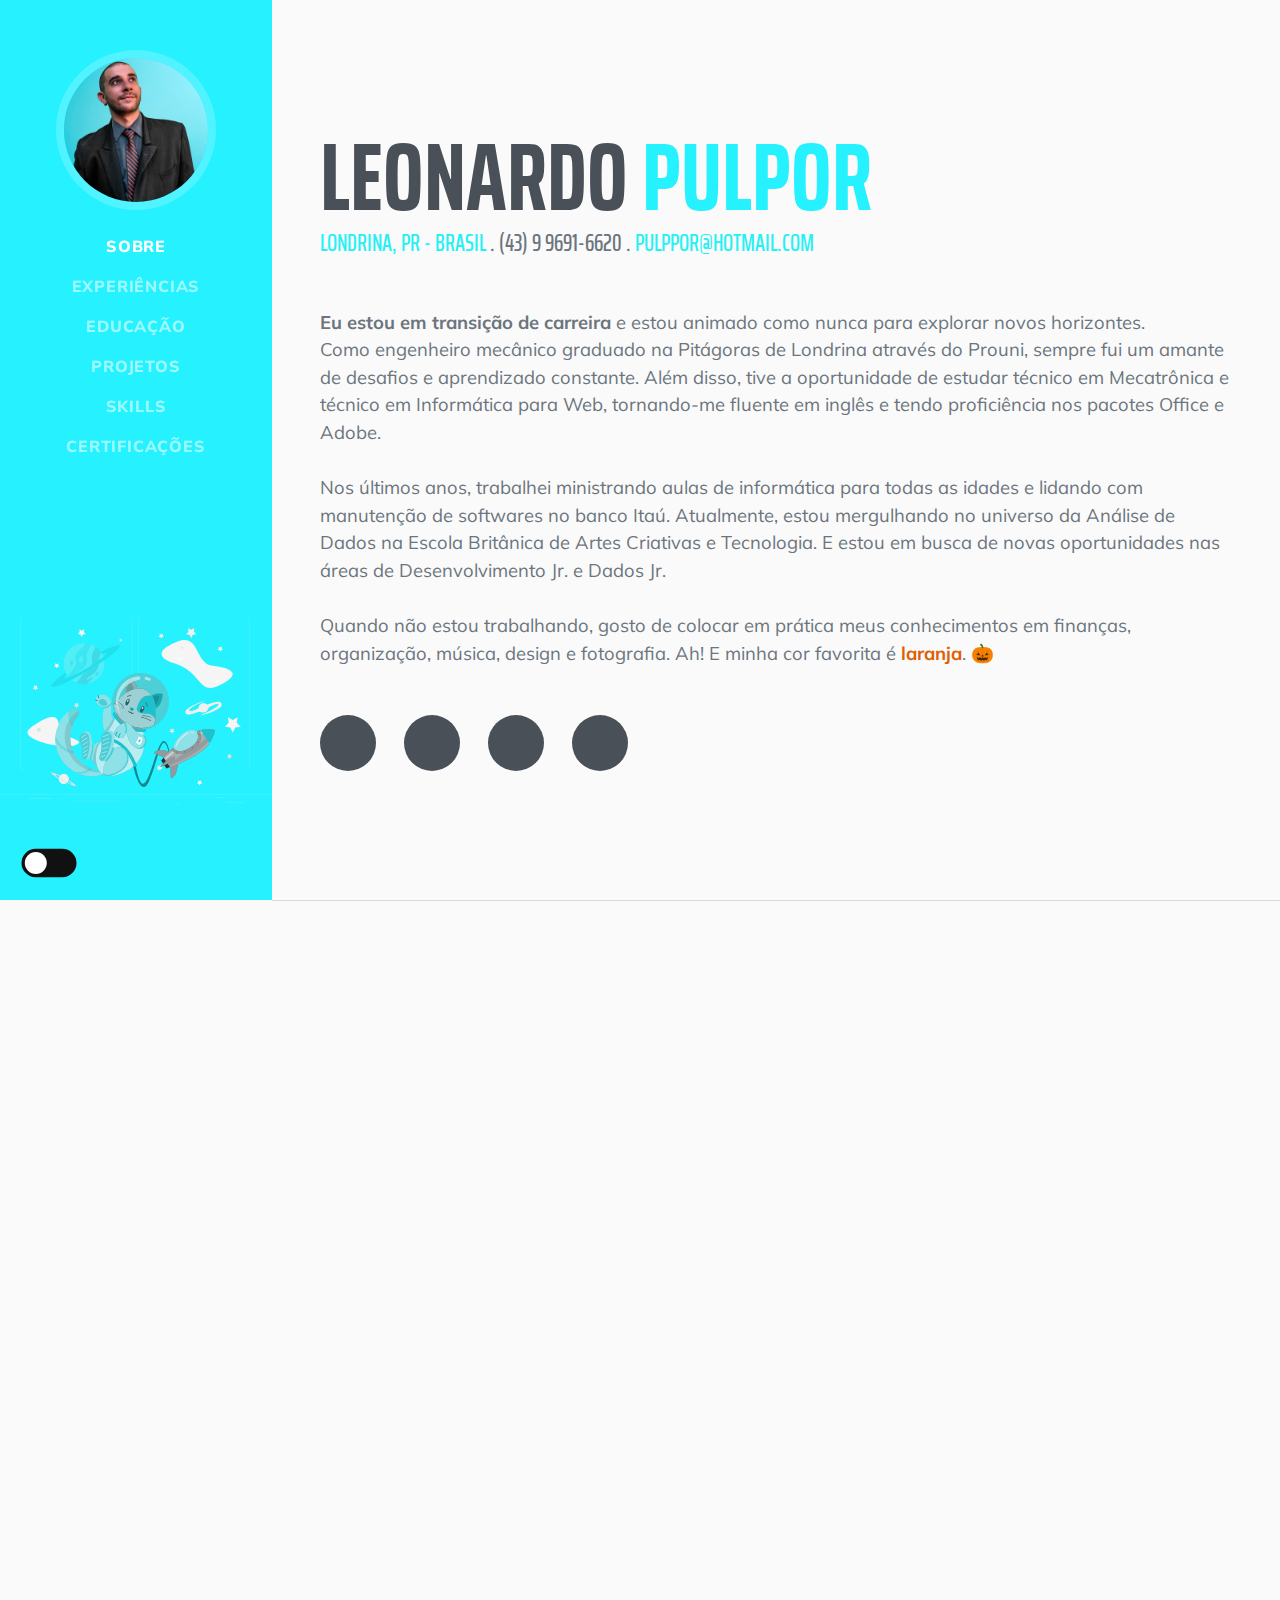
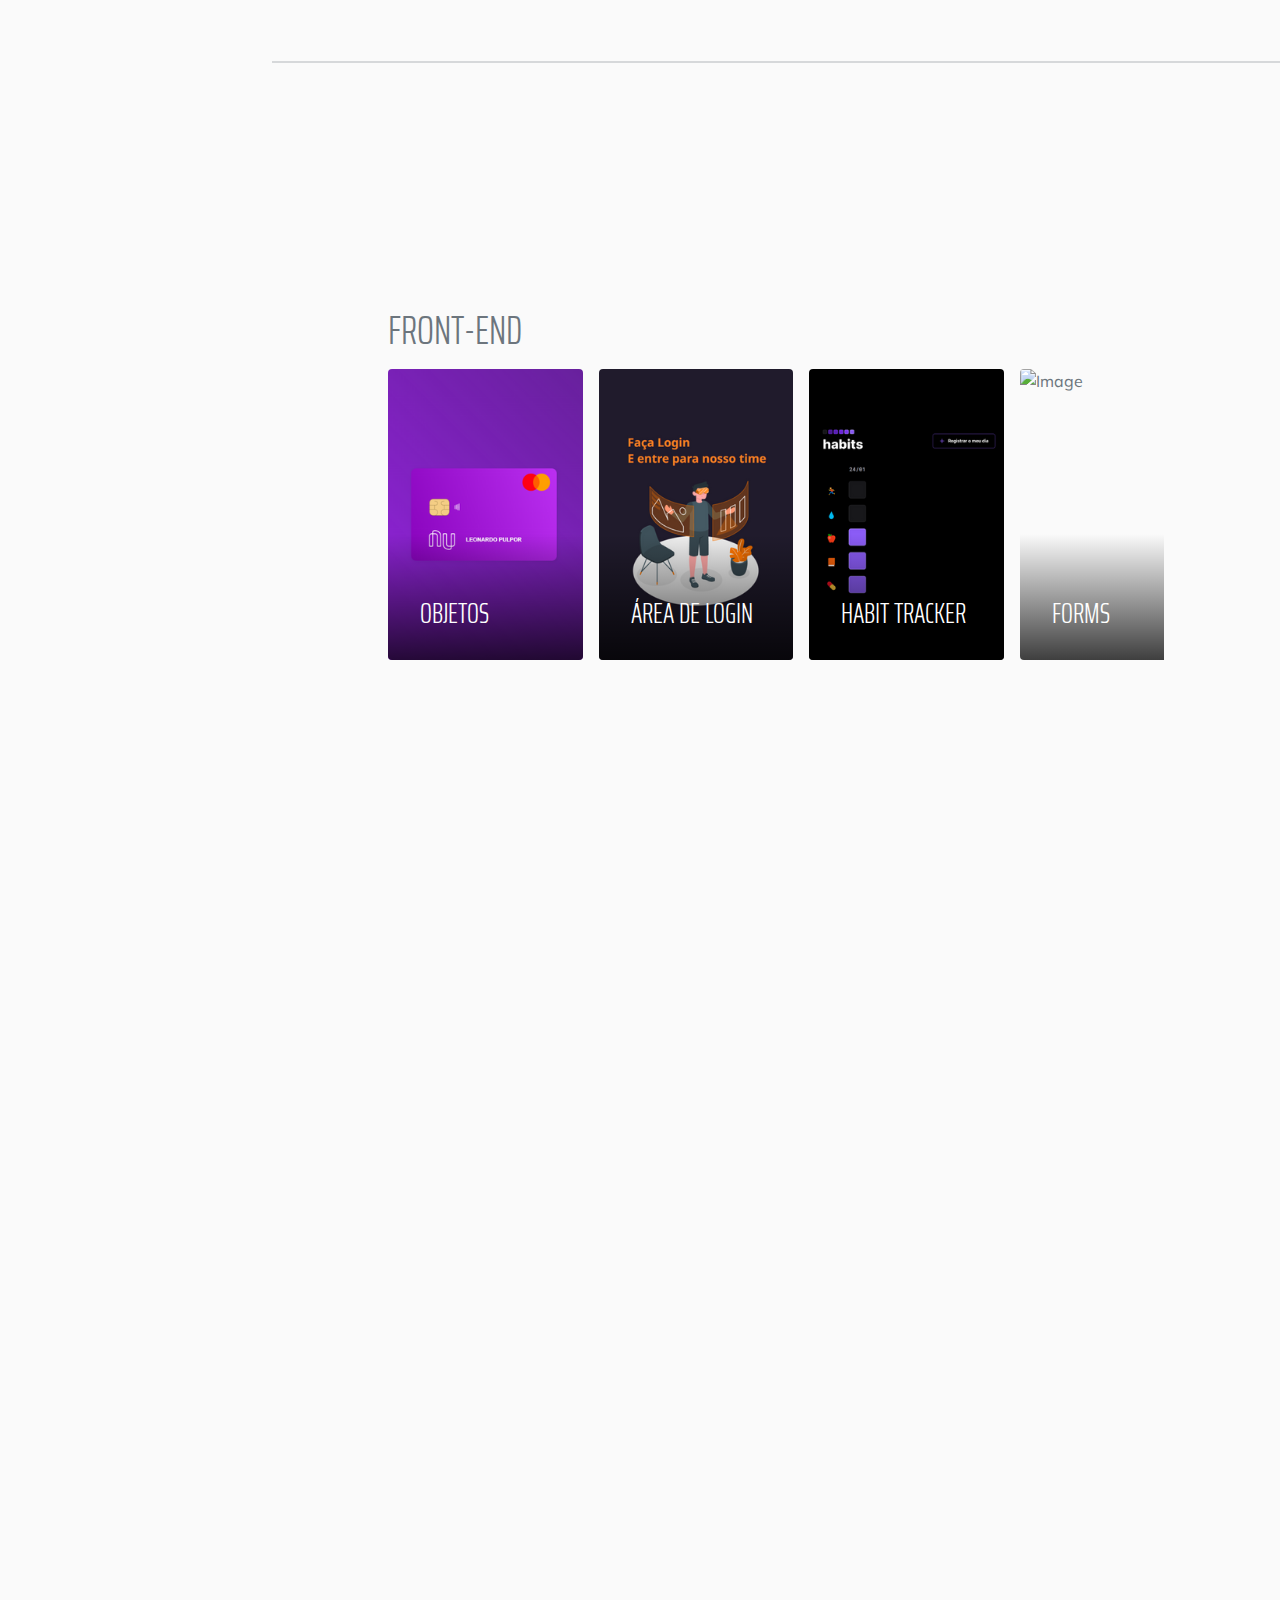
==== index.html @ b097e7e5 "add cat, certificações e tirar botao de next proj" ====
<!DOCTYPE html>
<html lang="pt-br" class="dark">

    <head>
        <meta charset="utf-8" />
        <meta name="viewport" content="width=device-width, initial-scale=1, shrink-to-fit=no" />
        <meta name="description" content="Currículo portifólio específico para web" />
        <meta name="author" content="Leonardo Pulpor" />

        <title>Curriculum Vitae - Leonardo Pulpor</title> 

        <link rel="icon" type="image/x-icon" href="assets/img/flat4.png" />
        <!-- Font Awesome icons (free version)-->
        <script src="https://use.fontawesome.com/releases/v6.1.0/js/all.js" crossorigin="anonymous"></script>
        <!-- Google fonts-->
        <link href="https://fonts.googleapis.com/css?family=Saira+Extra+Condensed:500,700" rel="stylesheet" type="text/css" />
        <link href="https://fonts.googleapis.com/css?family=Muli:400,400i,800,800i" rel="stylesheet" type="text/css" />
        <!-- Core theme CSS (includes Bootstrap)-->
        <link rel="stylesheet" href="https://unpkg.com/aos@next/dist/aos.css" />
        <link href="css/styles.css" rel="stylesheet" />
        <link href="css/mystyle.css" rel="stylesheet" />
        <link href="css/darkMode.css" rel="stylesheet" />

        <link href="css/carrosel.css" rel="stylesheet" />

        <script src="https://code.jquery.com/jquery-3.6.0.min.js"></script>  <!-- jQuery -->



        <!-- compilador de .less
        <link rel="stylesheet/less" type="text/css" href="css/carrosel.less">
        
        <script src="//cdnjs.cloudflare.com/ajax/libs/less.js/3.11.1/less.min.js"></script> -->




    </head>

    <body id="page-top">
        <div class="text-end fixed-bottom p-4">
            <a class="social-icon flutuante" href="https://wa.me/+5543996916620" target="_blank"><i class="fa-brands fa-whatsapp" alt="whatsapp"></i></a></i>
        </div>
        <!-- Navigation-->
        <nav class="navbar navbar-expand-lg navbar-dark bg-primary fixed-top" id="sideNav">
            <a class="navbar-brand js-scroll-trigger" href="#page-top">
                <span class="d-block d-lg-none">Leonardo Pulpor</span>
                <span class="d-none d-lg-block"><img class="img-fluid img-profile rounded-circle mx-auto mb-2" src="assets/img/profile.jpg" alt="..." /></span>
            </a>
            <button class="navbar-toggler" type="button" data-bs-toggle="collapse" data-bs-target="#navbarResponsive" aria-controls="navbarResponsive" aria-expanded="false" aria-label="Toggle navigation"><span class="navbar-toggler-icon"></span></button>
            <div class="collapse navbar-collapse" id="navbarResponsive">
                <ul class="navbar-nav" data-aos="fade-up">
                    <li class="nav-item"><a class="nav-link js-scroll-trigger" href="#about">Sobre</a></li>
                    <li class="nav-item"><a class="nav-link js-scroll-trigger" href="#experience">Experiências</a></li>
                    <li class="nav-item"><a class="nav-link js-scroll-trigger" href="#education">Educação</a></li>
                    <li class="nav-item"><a class="nav-link js-scroll-trigger" href="#projects">Projetos</a></li>
                    <li class="nav-item"><a class="nav-link js-scroll-trigger" href="#soft-skills">Skills</a></li>                    
                    <li class="nav-item"><a class="nav-link js-scroll-trigger" href="#awards">Certificações</a></li>
<br>       <br>   <br>   <br>   <br>           



    <img class="cat" src="assets/cat.svg">



     
                </ul>
            </div>      
                
            <!-- botão dark mode -->
            <div class="text-end fixed-bottom p-4 botao">
                <input type="checkbox" class="checkbox" id="chk" />
                <label class="label" for="chk">
                    <i class="fas fa-moon"></i>
                    <i class="fas fa-sun"></i>
                        <div class="ball"></div>
                        <!--     <img src="assets/img/eua.png" height="40">  
                        <img src="assets/img/brasil.png" height="40"> -->  
                </label>
            </div>
        </nav>

           
        
        <!-- Page Content-->
        <div class="container-fluid p-0">


            


            <!-- About-->
            <section class="resume-section" id="about">
                <div class="resume-section-content">
                    <h1 class="mb-0" >
                        Leonardo
                        <span class="text-primary" data-aos="fade-right">Pulpor</span>
                    </h1>
                    <div class="subheading mb-5">
                        <a href="https://www.google.com/maps/search/?api=1&query=londrina, parana, brasil">Londrina, PR - Brasil</a> . (43) 9 9691-6620 .   
                        <a href="mailto:pulppor@hotmail.com">pulppor@hotmail.com</a>
                    </div>
                    <p class="lead mb-5">
                        
                        <b>Eu estou em transição de carreira</b> e estou animado como nunca para explorar novos horizontes. <br>Como engenheiro mecânico graduado na Pitágoras de Londrina através do Prouni, sempre fui um amante de desafios e aprendizado constante. Além disso, tive a oportunidade de estudar técnico em Mecatrônica e técnico em Informática para Web, tornando-me fluente em inglês e tendo proficiência nos pacotes Office e Adobe.

                            <br><br>Nos últimos anos, trabalhei ministrando aulas de informática para todas as idades e lidando com manutenção de softwares no banco Itaú. Atualmente, estou mergulhando no universo da Análise de Dados na Escola Britânica de Artes Criativas e Tecnologia. E estou em busca de novas oportunidades nas áreas de Desenvolvimento Jr. e Dados Jr.
                            
                            <br><br>Quando não estou trabalhando, gosto de colocar em prática meus conhecimentos em finanças, organização, música, design e fotografia. Ah! E minha cor favorita é <b><font color="#DE6004">laranja</font></b>. 🎃 </p>
                    
                    <div class="social-icons"  data-aos="fade-left">
                        <a class="social-icon" href="https://www.linkedin.com/in/pulpor/" target="_blank"><i class="fab fa-linkedin-in"></i></a>
                        <a class="social-icon" href="https://www.github.com/pulpor" target="_blank"><i class="fab fa-github"></i></a>
                        <a class="social-icon" href="https://instagram.com/pulppor" target="_blank"><i class="fab fa-instagram"></i></a>
                        <a class="social-icon" href="https://t.me/pulppor" target="_blank"><i class="fab fa-telegram"></i></a>
                    </div>
                </div>
            </section>
            <hr class="m-0" />
            <!-- Experience-->
            <section class="resume-section" id="experience">
                <div class="resume-section-content">

                    <h2 class="mb-5" data-aos="fade-right">Experiências</h2>

                    <div class="d-flex flex-column flex-md-row justify-content-between mb-5">
                        <div class="flex-grow-1">
                            <h3 class="mb-0"  data-aos="fade-left">Técnico de manutenção bancária</h3>
                            <div class="subheading mb-3"  data-aos="fade-left">Profield - STM Brasil</div>
                            <p  data-aos="fade-left">Durante minha experiência como técnico de manutenção bancária, desenvolvi habilidades fortes na área de tecnologia da informação, montagem e manutenção de equipamentos, periféricos e redes de tecnologia bancária. Além disso, adquiri conhecimento avançado em manutenção de sistemas e softwares internos.

                                <br><br>Minhas principais competências incluem engenharia, planejamento, sistemas operacionais, engenharia mecânica e manutenção elétrica. Com essas habilidades, fui capaz de identificar e resolver problemas de manutenção em uma variedade de equipamentos, incluindo terminais de autoatendimento, impressoras e outros dispositivos de hardware. Também participei na implementação de novos sistemas e softwares, incluindo a configuração de redes e a instalação de software de segurança.
                                
                                <br><br>Além das habilidades técnicas, também desenvolvi habilidades importantes como comunicação e trabalho em equipe. Trabalhei estreitamente com outros membros da equipe de manutenção e com gerentes de tecnologia da informação para garantir que os problemas fossem resolvidos de forma eficiente e oportuna. Também mantive contato frequente com os clientes internos para garantir que suas necessidades fossem atendidas e para fornecer atualizações sobre o progresso dos trabalhos.</p>
                        </div>
                        <div class="flex-shrink-0"><span class="text-primary" data-aos="fade-left">Março 2021 - Novembro 2022</span></div>
                    </div>

                    <div class="d-flex flex-column flex-md-row justify-content-between mb-5">
                        <div class="flex-grow-1">
                            <h3 class="mb-0"  data-aos="fade-left">Instrutor de informática</h3>
                            <div class="subheading mb-3"  data-aos="fade-left">Ennet Londrina</div>
                            <p  data-aos="fade-left">Minha experiência como instrutor de informática tem sido enriquecedora e desafiadora. Durante meus anos de experiência, tive a oportunidade de ensinar uma variedade de módulos, incluindo designer gráfico, pacote Adobe, pacote Office, desenvolvimento de sites e jogos, gestão de empreendedorismo, marketing digital, plataformas web, montagem e manutenção de computadores, robótica e elétrica.

                                <br><br>Além disso, fui capaz de desenvolver e implementar planos de ensino eficazes e interessantes, adaptando o conteúdo às necessidades individuais de cada aluno e proporcionando uma experiência de ensino enriquecedora. Também fui capaz de fornecer ajuda técnica e orientação aos alunos, desde a instalação de software até a construção de projetos com robótica.
                                
                                <br><br>Além das habilidades técnicas, também desenvolvi habilidades importantes como comunicação e trabalho em equipe. Trabalhei estreitamente com outros membros da equipe de ensino e com gerentes de projetos para garantir que os planos de ensino fossem seguidos de forma eficiente e oportuna. Também mantive contato frequente com os pais e responsáveis dos alunos para garantir que as necessidades dos alunos fossem atendidas e para fornecer atualizações sobre o progresso dos trabalhos.
                                
                
                                <br><br>Tenho <a href="https://www.linkedin.com/in/pulpor/details/experience/1635513327671/single-media-viewer/?profileId=ACoAACDMadwBnog967x4MQ0t-GfxzCbvwY7AraQ" target="_blank">carta de recomendação</a> dada por meus gestores, que destacam minhas habilidades como instrutor e minha capacidade de desenvolver e implementar planos de ensino eficazes e interessantes. Eles também elogiam minhas habilidades de comunicação e trabalho em equipe, bem como minha paixão pela educação e tecnologia.</p>
                        </div>
                        <div class="flex-shrink-0"><span class="text-primary"  data-aos="fade-left">Julho 2018 - Junho 2020</span></div>
                    </div>

                </div>
            </section>

            <hr class="m-0" />
            <!-- Education-->
            <section class="resume-section" id="education">
                <div class="resume-section-content">
                    <h2 class="mb-5" data-aos="fade-right">Educação</h2>

                    <div class="d-flex flex-column flex-md-row justify-content-between mb-5">
                        <div class="flex-grow-1">
                            <h3 class="mb-0"  data-aos="fade-left">Inglês Avançado + Conversação</h3>
                            <div class="subheading mb-3"  data-aos="fade-left">Matrix Info & Idiomas</div>
                            <div  data-aos="fade-left">Minha proeficiência em inglês é avançada e foi adquirida através de cursos ministrados pela Matrix Informática e Inglês. Com mais de 400 horas de curso, desenvolvi habilidades para comunicar-me de maneira fluente e eficiente em situações de negócios e sociais. Aprendi sobre gramática, vocabulário e expressões idiomáticas, além de ter a oportunidade de praticar minhas habilidades de escrita, leitura, fala e compreensão oral. Também tive acesso a materiais de estudo e recursos adicionais para aprimorar minha compreensão e uso do inglês. Com essa formação, me sinto confortável em participar de conversas e negociações em inglês e em ler e compreender textos em inglês.</div>
                            <p  data-aos="fade-left"></p>
                        </div>
                        <div class="flex-shrink-0"><span class="text-primary"  data-aos="fade-left"> Janeiro 2006 - Dezembro 2010 </span></div>
                    </div>
                    
                    <div class="d-flex flex-column flex-md-row justify-content-between mb-5">
                        <div class="flex-grow-1">
                            <h3 class="mb-0"  data-aos="fade-left">Técnico em mecatrônica </h3>
                            <div class="subheading mb-3"  data-aos="fade-left">CEEP. Maria do Rosário Castaldi</div>
                            <div  data-aos="fade-left">Minha formação como Técnico em Mecatrônica foi adquirida através de um Ensino Médio Integrado, oferecido pelo Centro Estadual de Educação Profissional Professora Maria do Rosário Castaldi. O curso teve uma carga horária total de 3466 horas, e incluiu um estágio supervisionado de 160 horas, o que me permitiu obter uma formação completa e prática na área.

                                <br><br>Mecatrônica é uma área multidisciplinar que combina mecânica, eletrônica, robótica e automação. Durante minha formação, aprendi sobre os princípios fundamentais dessas áreas e como aplicá-los para projetar e manter sistemas mecatrônicos. Também tive a oportunidade de colocar em prática o conhecimento adquirido em atividades práticas e estágios supervisionados, o que me permitiu desenvolver habilidades essenciais para atuar na área.</div>
                            <p  data-aos="fade-left"></p>
                        </div>
                        <div class="flex-shrink-0"><span class="text-primary"  data-aos="fade-left">Fevereiro 2011 - Dezembro 2014</span></div>
                    </div>
                    
                    <div class="d-flex flex-column flex-md-row justify-content-between mb-5">
                        <div class="flex-grow-1">
                            <h3 class="mb-0"  data-aos="fade-left">Técnico em informática para web </h3>
                            <div class="subheading mb-3"  data-aos="fade-left">CE. Marista Irmãos Acácio</div>
                            <div  data-aos="fade-left">Minha formação nível técnico em informática com ênfase em desenvolvimento web foi obtida no Centro Educacional Marista Irmãos Acácio. Durante essa formação, tive a oportunidade de desenvolver minhas habilidades em construção de sites, desde a concepção até a implementação e publicação final.

                                <br><br>Este curso teve uma carga horária de 1080 horas, o que me permitiu obter uma formação completa e profunda na área de desenvolvimento web. Aprendi sobre as ferramentas e tecnologias mais recentes e apliquei esses conhecimentos em projetos práticos, o que me preparou para desenvolver sites profissionais e dinâmicos.
                                
                                <br><br>Em resumo, minha formação em Tecnologia da Informação com ênfase em desenvolvimento web no Centro Educacional Marista Irmãos Acácio foi uma experiência muito enriquecedora, que me deu as habilidades e ferramentas para desenvolver sites profissionais e dinâmicos. Com uma carga horária de 1080 horas, pude obter uma formação completa e profunda na área.</div>
                            <p  data-aos="fade-left"></p>
                        </div>
                        <div class="flex-shrink-0"><span class="text-primary"  data-aos="fade-left">Junho 2012 - Dezembro 2013</span></div>
                    </div>

                    <div class="d-flex flex-column flex-md-row justify-content-between mb-5">
                        <div class="flex-grow-1">
                            <h3 class="mb-0"  data-aos="fade-left">Bacharelado em Engenharia Mecânica</h3>
                            <div class="subheading mb-3"  data-aos="fade-left">Faculdade Pitágoras de Londrina  (Prouni)</div>
                            <div  data-aos="fade-left">Minha formação em Engenharia Mecânica foi obtida pela Faculdade Pitágoras de Londrina. Durante minha graduação, tive o mérito de ganhar uma bolsa integral do programa PROUNI, o que me permitiu estudar sem precisar arcar com os custos da minha formação.

                                <br><br>Além disso, participei de atividades extracurriculares, como o projeto Mini Baja, que consiste na construção e desenvolvimento de um veículo off-road, onde tive a oportunidade de aplicar conhecimentos adquiridos na faculdade em um projeto prático, além de desenvolver habilidades de liderança e trabalho em equipe.
                                
                                <br><br>A Engenharia Mecânica é uma área muito ampla e me proporcionou uma formação completa para desenvolver projetos e soluções na área mecânica, desde a concepção até a produção e operação de máquinas e equipamentos. A Faculdade Pitágoras me forneceu as ferramentas e conhecimentos para me tornar um engenheiro capacitado e pronto para atuar na área.</div>
                            <p  data-aos="fade-left"></p>
                        </div>
                        <div class="flex-shrink-0"><span class="text-primary"  data-aos="fade-left">Fevereiro 2015 - Junho 2020</span></div>
                    </div>

                    <div class="d-flex flex-column flex-md-row justify-content-between mb-5">
                        <div class="flex-grow-1">
                            <h3 class="mb-0"  data-aos="fade-left">Analista de Dados </h3>
                            <div class="subheading mb-3"  data-aos="fade-left">Escola Britânica de Artes Criativas e Tecnologia</div>
                            <div  data-aos="fade-left">Minha formação como Analista de Dados foi obtida pela EBAC - Escola Britânica de Artes Criativas e Tecnologia. O curso teve duração de 11 meses e focou em Python, SQL e Seaborn, ferramentas fundamentais para a análise de dados. Aprendi sobre como automatizar tarefas de análise de dados com Python, como extrair dados de fontes diferentes, limpá-los e transformá-los, e construir modelos estatísticos. Também aprendi sobre SQL e como utilizá-lo para acessar e manipular grandes conjuntos de dados. Seaborn foi outra ferramenta estudada, uma biblioteca para criar visualizações atrativas e informativas. Apliquei esses conhecimentos em projetos práticos e agora posso coletar, processar e interpretar dados de forma eficiente.</div>
                            <p  data-aos="fade-left"></p>
                        </div>
                        <div class="flex-shrink-0"><span class="text-primary"  data-aos="fade-left">Agosto de 2022 - Agosto de 2023</span></div>
                    </div>

                   

                </div>

            </section>
            <hr class="m-0" />

            <hr class="m-0" />

            <!-- projetos -->
            <section class="resume-section" id="projects">
                <div class="resume-section-content">
                    
                    <h2 class="mb-5" data-aos="fade-right">Projetos</h2>      

                    <h1 class="title">Front-end</h1>

                    <div class="slider" x-data="{start: true, end: false}">
                      <div class="slider__content" x-ref="slider" x-on:scroll.debounce="$refs.slider.scrollLeft == 0 ? start = true : start = false; Math.abs(($refs.slider.scrollWidth - $refs.slider.offsetWidth) - $refs.slider.scrollLeft) < 5 ? end = true : end = false;">
                        
                        <div class="slider__item">
                          <img class="slider__image" src="assets/img/capasProj/capaObjects.png" alt="Objetos feito com HTML CSS JS">
                          <div class="slider__info">
                            <h2><a class="port" href="https://pulpor.github.io/front-end/objetos/site/" target="_blank">Objetos</a></h2>
                          </div>
                        </div>
                        
                        <div class="slider__item">
                          <img class="slider__image" src="assets/img/capasProj/capaLogin.png" alt="Image">
                          <div class="slider__info">
                            <h2><a class="port" href="https://pulpor.github.io/front-end/logins/login1/" target="_blank">Área de Login</a></h2>
                          </div>
                        </div>

                        <div class="slider__item">
                          <img class="slider__image" src="assets/img/capasProj/capaHabits.png" alt="Image">
                          <div class="slider__info">
                            <h2><a class="port" href="https://pulpor.github.io/plataformas/rocketseat/habitTracker/" target="_blank">Habit Tracker</a></h2>
                          </div>
                        </div>
                        <div class="slider__item">
                          <img class="slider__image" src="https://images.unsplash.com/photo-1553356084-58ef4a67b2a7?ixlib=rb-1.2.1&ixid=MnwxMjA3fDB8MHxzZWFyY2h8MjR8fGFic3RyYWN0fGVufDB8fDB8fA%3D%3D&auto=format&fit=crop&w=800&q=60" alt="Image">
                          <div class="slider__info">
                            <h2>forms</h2>
                          </div>
                        </div>

                        <div class="slider__item">
                          <img class="slider__image" src="https://images.unsplash.com/photo-1604871000636-074fa5117945?ixlib=rb-1.2.1&ixid=MnwxMjA3fDB8MHxzZWFyY2h8MzF8fGFic3RyYWN0fGVufDB8fDB8fA%3D%3D&auto=format&fit=crop&w=800&q=60" alt="Image">
                          <div class="slider__info">
                            <h2>This is a card</h2>
                          </div>
                        </div>

                        </div>

                        <!-- botoes previous e next 
                      <div class="slider__nav">
                        <button class="slider__nav__button" x-on:click="$refs.slider.scrollBy({left: $refs.slider.offsetWidth * -1, behavior: 'smooth'});" x-bind:class="start ? '' : 'slider__nav__button--active'">Anterior</button>
                        <button class="slider__nav__button" x-on:click="$refs.slider.scrollBy({left: $refs.slider.offsetWidth, behavior: 'smooth'});" x-bind:class="end ? '' : 'slider__nav__button--active'">Próximo</button>
                      </div> -->

                    </div>



                      
                    <br><br><br><br><br>
                    <div class="subheading mb-3"  data-aos="fade-left">em breve mais...</div>
                    
                </div>
            </section>

            <!-- Skills-->
            <section class="resume-section" id="soft-skills">
                <div class="resume-section-content">
                    <h2 class="mb-5" data-aos="fade-right">Skills</h2>
                    <div class="subheading mb-3"  data-aos="fade-left">Linguagens de Programação & Ferramentas</div>
                    <ul class="list-inline dev-icons"  data-aos="fade-left">
                     
                        <li class="list-inline-item"><i class="fab fa-html5"></i></li>
                        <li class="list-inline-item"><i class="fab fa-css3-alt"></i></li>
                        <li class="list-inline-item"><i class="fab fa-js-square"></i></li>
                        <li class="list-inline-item"><i class="fab fa-python"></i></li>
                        <li class="list-inline-item"><i class="fab fa-java"></i></li>
                        <li class="list-inline-item"><i class="fab fa-angular"></i></li>
                        <li class="list-inline-item"><i class="fab fa-react"></i></li>
                        <li class="list-inline-item"><i class="fab fa-node-js"></i></li>
                        <li class="list-inline-item"><i class="fab fa-wordpress"></i></li>
                        <li class="list-inline-item"><i class="fab fa-git"></i></li>
                        <li class="list-inline-item"><i class="fab fa-github"></i></li>
                    </ul>
                    <div class="subheading mb-3"  data-aos="fade-left">Hard Skills</div>
                    <ul class="fa-ul mb-0"  data-aos="fade-left">
                        <li>
                            <span class="fa-li"><i class="fas fa-check"></i></span>
                            Pacote Office - Excell & Power BI...<br>
                            (Afinidade com índices, dados, finanças e dashboards)<br><br>
                        </li>
                        <li>
                            <span class="fa-li"><i class="fas fa-check"></i></span>
                            Pacote Adobe & CorelDraw - Photoshop, Illustrator, Premiere... <br>
                            (Afinidade com Web Designer e UI UX)<br><br>
                        </li>
                        <li>
                            <span class="fa-li"><i class="fas fa-check"></i></span>
                            Inglês Avançado, Espanhol Intermediário. 
                        </li>
                    
                    </ul><br>
                    <div class="subheading mb-3"  data-aos="fade-left">Soft Skills</div>
                    <ul class="fa-ul mb-0"  data-aos="fade-left">
                        <li>
                            <span class="fa-li"><i class="fas fa-check"></i></span>
                            Fácil aprendizado, força de vontade e proatividade.
                        </li>
                        <li>
                            <span class="fa-li"><i class="fas fa-check"></i></span>
                            Capacidade lógica analítica e trabalho sob pressão.
                        </li>
                        <li>
                            <span class="fa-li"><i class="fas fa-check"></i></span>
                            Boa comunicação interpessoal e resolução de conflitos.
                        </li>
                        <li>
                            <span class="fa-li"><i class="fas fa-check"></i></span>
                            Senso de liderança, persuasão e foco ao objetivos. 
                        </li>
                    </ul>
                </div>
            </section>


            <hr class="m-0" />
            <!-- Interests-->
            <!-- sessão desativada temporariamente kkk
                <section class="resume-section" id="interests">
                    <div class="resume-section-content">
                        <h2 class="mb-5" data-aos="fade-right">Interesses</h2>
                        <p  data-aos="fade-left">Apart from being a web developer, I enjoy most of my time being outdoors. In the winter, I am an avid skier and novice ice climber. During the warmer months here in Colorado, I enjoy mountain biking, free climbing, and kayaking.</p>
                        <p class="mb-0"  data-aos="fade-left">When forced indoors, I follow a number of sci-fi and fantasy genre movies and television shows, I am an aspiring chef, and I spend a large amount of my free time exploring the latest technology advancements in the front-end web development world.</p>
                    </div>
                </section> 
            -->





            <hr class="m-0" />

            <!-- Certificações -->

            <section class="resume-section" id="awards">
                <div class="resume-section-content">
                    <h2 class="mb-5" data-aos="fade-right">Certificações</h2>
                    <ul class="fa-ul mb-0"  data-aos="fade-left">


                    
            
                    
                        <div class="carrousel">
                            <ul class="screens">
                                <li id="s1">
                                    <p>Screen 1</p>
                                </li>
                                <li id="s2" class="left">
                                    <p></p>
                                </li>
                                <li id="s3" class="active">
                                    <p>Screen 3</p>
                                </li>
                                <li id="s4" class="right">
                                    <p>Screen 4</p>
                                </li>
                                <li id="s5">
                                    <p>Screen 5</p>
                                </li>
                                <li id="s6">
                                    <p>Screen 6</p>
                                </li>
                                <li id="s7">
                                    <p>Screen 7</p>
                                </li>
                            </ul>
                            <div class="pagination"></div>
                        </div>






                        <br><br><br><br>
                       
                       
                       <div class="areas">
                            
                                <i class="fas fa-trophy text-warning"></i>
                                <a href="https://drive.google.com/drive/folders/1ERD006AhodTqH7L-Ns6sAtELLmtc6eBE?usp=sharing" target="_blank">Área Tech</a>
                            
                                            
                            
                                <i class="fas fa-trophy text-warning"></i>
                                <a href="https://drive.google.com/drive/folders/1HutEIoa2WDU0pTo_KJaqPeN1syheqYKz?usp=sharing" target="_blank">Designer</a>
                            
                        </div>

                    </ul>
                </div>

            </section>






        </div>
       
        <!-- Bootstrap core JS-->
        <script src="https://cdn.jsdelivr.net/npm/bootstrap@5.1.3/dist/js/bootstrap.bundle.min.js"></script>
        <!-- Core theme JS-->
        
        <script src="https://unpkg.com/aos@next/dist/aos.js"></script>
     
        <script src="js/scriptsPrincipal.js"></script>
        
        <script>
          AOS.init({
            disable: 'mobile'
          });
        </script>

    </body>
</html>
---- css/styles.css ----
@charset "UTF-8";

:root {

  --bs-blue: #0d6efd;
  --bs-indigo: #6610f2;
  --bs-purple: #6f42c1;
  --bs-pink: #d63384;
  --bs-red: #dc3545;
  --bs-orange: #25F1F5;
  --bs-yellow: #ffc107;
  --bs-green: #198754;
  --bs-teal: #20c997;
  --bs-cyan: #0dcaf0;
  --bs-white: #fff;
  --bs-gray: #6c757d;
  --bs-gray-dark: #343a40;
  --bs-gray-100: #f8f9fa;
  --bs-gray-200: #e9ecef;
  --bs-gray-300: #dee2e6;
  --bs-gray-400: #ced4da;
  --bs-gray-500: #adb5bd;
  --bs-gray-600: #6c757d;
  --bs-gray-700: #495057;
  --bs-gray-800: #343a40;
  --bs-gray-900: #212529;

  --bs-primary: linear-gradient(45deg,#fd4b01,#ffc000);
  --bs-secondary: #6c757d;
  --bs-success: #198754;
  --bs-info: #0dcaf0;
  --bs-warning: #ffc107;
  --bs-danger: #dc3545;
  --bs-light: #f8f9fa;
  --bs-dark: #212529;

  --bs-primary-rgb: 37, 241, 275;
  --bs-secondary-rgb: 108, 117, 125;
  --bs-success-rgb: 25, 135, 84;
  --bs-info-rgb: 13, 202, 240;
  --bs-warning-rgb: 255, 193, 7;
  --bs-danger-rgb: 220, 53, 69;
  --bs-light-rgb: 248, 249, 250;
  --bs-dark-rgb: 33, 37, 41;
  --bs-white-rgb: 255, 255, 255;
  --bs-black-rgb: 0, 0, 0;
  --bs-body-color-rgb: 33, 37, 41;
  --bs-body-bg-rgb: 255, 255, 255;

  --bs-font-sans-serif: system-ui, -apple-system, "Segoe UI", Roboto, "Helvetica Neue", Arial, "Noto Sans", "Liberation Sans", sans-serif, "Apple Color Emoji", "Segoe UI Emoji", "Segoe UI Symbol", "Noto Color Emoji";
  --bs-font-monospace: SFMono-Regular, Menlo, Monaco, Consolas, "Liberation Mono", "Courier New", monospace;
  --bs-gradient: linear-gradient(180deg, rgba(255, 255, 255, 0.15), rgba(255, 255, 255, 0));
  --bs-body-font-family: Muli, -apple-system, BlinkMacSystemFont, Segoe UI, Roboto, Helvetica Neue, Arial, sans-serif, Apple Color Emoji, Segoe UI Emoji, Segoe UI Symbol, Noto Color Emoji;
  --bs-body-font-size: 1rem;
  --bs-body-font-weight: 400;
  --bs-body-line-height: 1.5;
  --bs-body-color: #212529;
  --bs-body-bg: #fafafa;
}

*,
*::before,
*::after {
  box-sizing: border-box;
}

@media (prefers-reduced-motion: no-preference) {
  :root {
    scroll-behavior: smooth;
  }
}




body {
  max-width: 100%;
  margin: 0;
  font-family: var(--bs-body-font-family);
  font-size: var(--bs-body-font-size);
  font-weight: var(--bs-body-font-weight);
  line-height: var(--bs-body-line-height);
  color: var(--bs-body-color);
  text-align: var(--bs-body-text-align);
  background-color: var(--bs-body-bg);
  -webkit-text-size-adjust: 100%;
  -webkit-tap-highlight-color: rgba(0, 0, 0, 0);
}



hr {
  margin: 1rem 0;
  color: inherit;
  background-color: currentColor;
  border: 0;
  opacity: 0.25;
}

hr:not([size]) {
  height: 1px;
}

h6, h5, h4, h3, h2, h1, .h6, .h5, .h4, .h3, .h2, .h1 {

  margin-top: 0;
  margin-bottom: 0.5rem;
  font-family: "Saira Extra Condensed", -apple-system, BlinkMacSystemFont, "Segoe UI", Roboto, "Helvetica Neue", Arial, sans-serif, "Apple Color Emoji", "Segoe UI Emoji", "Segoe UI Symbol", "Noto Color Emoji";
  font-weight: 700;
  line-height: 1.2;
  color: #343a40;

}


h1.dark {
  color: #20bf60;
}



h1, .h1 {
  font-size: calc(1.725rem + 5.7vw);
}
@media (min-width: 1200px) {
  h1, .h1 {
    font-size: 6rem;
  }
}

h2, .h2 {
  font-size: calc(1.475rem + 2.7vw);
}
@media (min-width: 1200px) {
  h2, .h2 {
    font-size: 3.5rem;
  }
}

h3, .h3 {
  font-size: calc(1.325rem + 0.9vw);
}
@media (min-width: 1200px) {
  h3, .h3 {
    font-size: 2rem;
  }
}

h4, .h4 {
  font-size: calc(1.275rem + 0.3vw);
}
@media (min-width: 1200px) {
  h4, .h4 {
    font-size: 1.5rem;
  }
}

h5, .h5 {
  font-size: 1.25rem;
}

h6, .h6 {
  font-size: 1rem;
}

p {
  margin-top: 0;
  margin-bottom: 1rem;
}

abbr[title],
abbr[data-bs-original-title] {
  -webkit-text-decoration: underline dotted;
          text-decoration: underline dotted;
  cursor: help;
  -webkit-text-decoration-skip-ink: none;
          text-decoration-skip-ink: none;
}

address {
  margin-bottom: 1rem;
  font-style: normal;
  line-height: inherit;
}

ol,
ul {
  padding-left: 2rem;
}

ol,
ul,
dl {
  margin-top: 0;
  margin-bottom: 1rem;
}

ol ol,
ul ul,
ol ul,
ul ol {
  margin-bottom: 0;
}

dt {
  font-weight: 700;
}

dd {
  margin-bottom: 0.5rem;
  margin-left: 0;
}

blockquote {
  margin: 0 0 1rem;
}

b,
strong {
  font-weight: bolder;
}

small, .small {
  font-size: 0.875em;
}

mark, .mark {
  padding: 0.2em;
  background-color: #fcf8e3;
}

sub,
sup {
  position: relative;
  font-size: 0.75em;
  line-height: 0;
  vertical-align: baseline;
}

sub {
  bottom: -0.25em;
}

sup {
  top: -0.5em;
}

a {
  color: #25F1F5;
  text-decoration: none;                /* decoração underline */ 
}
a:hover {                                                   /* parte dos link, com cor bege */
  color: #f55115;
}

a:not([href]):not([class]), a:not([href]):not([class]):hover {
  color: inherit;
  text-decoration: none;
}

pre,
code,
kbd,
samp {
  font-family: var(--bs-font-monospace);
  font-size: 1em;
  direction: ltr /* rtl:ignore */;
  unicode-bidi: bidi-override;
}

pre {
  display: block;
  margin-top: 0;
  margin-bottom: 1rem;
  overflow: auto;
  font-size: 0.875em;
}
pre code {
  font-size: inherit;
  color: inherit;
  word-break: normal;
}

code {
  font-size: 0.875em;
  color: #d63384;
  word-wrap: break-word;
}
a > code {
  color: inherit;
}

kbd {
  padding: 0.2rem 0.4rem;
  font-size: 0.875em;
  color: #fff;
  background-color: #212529;
  border-radius: 0.2rem;
}
kbd kbd {
  padding: 0;
  font-size: 1em;
  font-weight: 700;
}

figure {
  margin: 0 0 1rem;
}

img,
svg {
  vertical-align: middle;
}

table {
  caption-side: bottom;
  border-collapse: collapse;
}

caption {
  padding-top: 0.5rem;
  padding-bottom: 0.5rem;
  color: #6c757d;
  text-align: left;
}

th {
  text-align: inherit;
  text-align: -webkit-match-parent;
}

thead,
tbody,
tfoot,
tr,
td,
th {
  border-color: inherit;
  border-style: solid;
  border-width: 0;
}

label {
  display: inline-block;
}

button {
  border-radius: 0;
}

button:focus:not(:focus-visible) {
  outline: 0;
}

input,
button,
select,
optgroup,
textarea {
  margin: 0;
  font-family: inherit;
  font-size: inherit;
  line-height: inherit;
}

button,
select {
  text-transform: none;
}

[role=button] {
  cursor: pointer;
}

select {
  word-wrap: normal;
}
select:disabled {
  opacity: 1;
}

[list]::-webkit-calendar-picker-indicator {
  display: none;
}

button,
[type=button],
[type=reset],
[type=submit] {
  -webkit-appearance: button;
}
button:not(:disabled),
[type=button]:not(:disabled),
[type=reset]:not(:disabled),
[type=submit]:not(:disabled) {
  cursor: pointer;
}

::-moz-focus-inner {
  padding: 0;
  border-style: none;
}

textarea {
  resize: vertical;
}

fieldset {
  min-width: 0;
  padding: 0;
  margin: 0;
  border: 0;
}

legend {
  float: left;
  width: 100%;
  padding: 0;
  margin-bottom: 0.5rem;
  font-size: calc(1.275rem + 0.3vw);
  line-height: inherit;
}
@media (min-width: 1200px) {
  legend {
    font-size: 1.5rem;
  }
}
legend + * {
  clear: left;
}

::-webkit-datetime-edit-fields-wrapper,
::-webkit-datetime-edit-text,
::-webkit-datetime-edit-minute,
::-webkit-datetime-edit-hour-field,
::-webkit-datetime-edit-day-field,
::-webkit-datetime-edit-month-field,
::-webkit-datetime-edit-year-field {
  padding: 0;
}

::-webkit-inner-spin-button {
  height: auto;
}

[type=search] {
  outline-offset: -2px;
  -webkit-appearance: textfield;
}

/* rtl:raw:
[type="tel"],
[type="url"],
[type="email"],
[type="number"] {
  direction: ltr;
}
*/
::-webkit-search-decoration {
  -webkit-appearance: none;
}

::-webkit-color-swatch-wrapper {
  padding: 0;
}

::-webkit-file-upload-button {
  font: inherit;
}

::file-selector-button {
  font: inherit;
}

::-webkit-file-upload-button {
  font: inherit;
  -webkit-appearance: button;
}

output {
  display: inline-block;
}

iframe {
  border: 0;
}

summary {
  display: list-item;
  cursor: pointer;
}

progress {
  vertical-align: baseline;
}

[hidden] {
  display: none !important;
}

.lead {
  font-size: 1.25rem;
  font-weight: 300;
}

.display-1 {
  font-size: calc(1.625rem + 4.5vw);
  font-weight: 300;
  line-height: 1.2;
}
@media (min-width: 1200px) {
  .display-1 {
    font-size: 5rem;
  }
}

.display-2 {
  font-size: calc(1.575rem + 3.9vw);
  font-weight: 300;
  line-height: 1.2;
}
@media (min-width: 1200px) {
  .display-2 {
    font-size: 4.5rem;
  }
}

.display-3 {
  font-size: calc(1.525rem + 3.3vw);
  font-weight: 300;
  line-height: 1.2;
}
@media (min-width: 1200px) {
  .display-3 {
    font-size: 4rem;
  }
}

.display-4 {
  font-size: calc(1.475rem + 2.7vw);
  font-weight: 300;
  line-height: 1.2;
}
@media (min-width: 1200px) {
  .display-4 {
    font-size: 3.5rem;
  }
}

.display-5 {
  font-size: calc(1.425rem + 2.1vw);
  font-weight: 300;
  line-height: 1.2;
}
@media (min-width: 1200px) {
  .display-5 {
    font-size: 3rem;
  }
}

.display-6 {
  font-size: calc(1.375rem + 1.5vw);
  font-weight: 300;
  line-height: 1.2;
}
@media (min-width: 1200px) {
  .display-6 {
    font-size: 2.5rem;
  }
}

.list-unstyled {
  padding-left: 0;
  list-style: none;
}

.list-inline {
  padding-left: 0;
  list-style: none;
}

.list-inline-item {
  display: inline-block;
}
.list-inline-item:not(:last-child) {
  margin-right: 0.5rem;
}

.initialism {
  font-size: 0.875em;
  text-transform: uppercase;
}

.blockquote {
  margin-bottom: 1rem;
  font-size: 1.25rem;
}
.blockquote > :last-child {
  margin-bottom: 0;
}

.blockquote-footer {
  margin-top: -1rem;
  margin-bottom: 1rem;
  font-size: 0.875em;
  color: #6c757d;
}
.blockquote-footer::before {
  content: "— ";
}

.img-fluid {
  max-width: 100%;
  height: auto;
}

.img-thumbnail {
  padding: 0.25rem;
  background-color: #fff;
  border: 1px solid #dee2e6;
  border-radius: 0.25rem;
  max-width: 100%;
  height: auto;
}

.figure {
  display: inline-block;
}

.figure-img {
  margin-bottom: 0.5rem;
  line-height: 1;
}

.figure-caption {
  font-size: 0.875em;
  color: #6c757d;
}

.container,
.container-fluid,
.container-xxl,
.container-xl,
.container-lg,
.container-md,
.container-sm {

  width: 100%;
  padding-right: var(--bs-gutter-x, 0.75rem);
  padding-left: var(--bs-gutter-x, 0.75rem);
  margin-right: auto;
  margin-left: auto;

}

@media (min-width: 576px) {
  .container-sm, .container {
    max-width: 540px;
  }
}
@media (min-width: 768px) {
  .container-md, .container-sm, .container {
    max-width: 720px;
  }
}
@media (min-width: 992px) {
  .container-lg, .container-md, .container-sm, .container {
    max-width: 960px;
  }
}
@media (min-width: 1200px) {
  .container-xl, .container-lg, .container-md, .container-sm, .container {
    max-width: 1140px;
  }
}
@media (min-width: 1400px) {
  .container-xxl, .container-xl, .container-lg, .container-md, .container-sm, .container {
    max-width: 1320px;
  }
}
.row {
  --bs-gutter-x: 1.5rem;
  --bs-gutter-y: 0;
  display: flex;
  flex-wrap: wrap;
  margin-top: calc(-1 * var(--bs-gutter-y));
  margin-right: calc(-0.5 * var(--bs-gutter-x));
  margin-left: calc(-0.5 * var(--bs-gutter-x));
}
.row > * {
  flex-shrink: 0;
  width: 100%;
  max-width: 100%;
  padding-right: calc(var(--bs-gutter-x) * 0.5);
  padding-left: calc(var(--bs-gutter-x) * 0.5);
  margin-top: var(--bs-gutter-y);
}

.col {
  flex: 1 0 0%;
}

.row-cols-auto > * {
  flex: 0 0 auto;
  width: auto;
}

.row-cols-1 > * {
  flex: 0 0 auto;
  width: 100%;
}

.row-cols-2 > * {
  flex: 0 0 auto;
  width: 50%;
}

.row-cols-3 > * {
  flex: 0 0 auto;
  width: 33.3333333333%;
}

.row-cols-4 > * {
  flex: 0 0 auto;
  width: 25%;
}

.row-cols-5 > * {
  flex: 0 0 auto;
  width: 20%;
}

.row-cols-6 > * {
  flex: 0 0 auto;
  width: 16.6666666667%;
}

.col-auto {
  flex: 0 0 auto;
  width: auto;
}

.col-1 {
  flex: 0 0 auto;
  width: 8.33333333%;
}

.col-2 {
  flex: 0 0 auto;
  width: 16.66666667%;
}

.col-3 {
  flex: 0 0 auto;
  width: 25%;
}

.col-4 {
  flex: 0 0 auto;
  width: 33.33333333%;
}

.col-5 {
  flex: 0 0 auto;
  width: 41.66666667%;
}

.col-6 {
  flex: 0 0 auto;
  width: 50%;
}

.col-7 {
  flex: 0 0 auto;
  width: 58.33333333%;
}

.col-8 {
  flex: 0 0 auto;
  width: 66.66666667%;
}

.col-9 {
  flex: 0 0 auto;
  width: 75%;
}

.col-10 {
  flex: 0 0 auto;
  width: 83.33333333%;
}

.col-11 {
  flex: 0 0 auto;
  width: 91.66666667%;
}

.col-12 {
  flex: 0 0 auto;
  width: 100%;
}

.offset-1 {
  margin-left: 8.33333333%;
}

.offset-2 {
  margin-left: 16.66666667%;
}

.offset-3 {
  margin-left: 25%;
}

.offset-4 {
  margin-left: 33.33333333%;
}

.offset-5 {
  margin-left: 41.66666667%;
}

.offset-6 {
  margin-left: 50%;
}

.offset-7 {
  margin-left: 58.33333333%;
}

.offset-8 {
  margin-left: 66.66666667%;
}

.offset-9 {
  margin-left: 75%;
}

.offset-10 {
  margin-left: 83.33333333%;
}

.offset-11 {
  margin-left: 91.66666667%;
}

.g-0,
.gx-0 {
  --bs-gutter-x: 0;
}

.g-0,
.gy-0 {
  --bs-gutter-y: 0;
}

.g-1,
.gx-1 {
  --bs-gutter-x: 0.25rem;
}

.g-1,
.gy-1 {
  --bs-gutter-y: 0.25rem;
}

.g-2,
.gx-2 {
  --bs-gutter-x: 0.5rem;
}

.g-2,
.gy-2 {
  --bs-gutter-y: 0.5rem;
}

.g-3,
.gx-3 {
  --bs-gutter-x: 1rem;
}

.g-3,
.gy-3 {
  --bs-gutter-y: 1rem;
}

.g-4,
.gx-4 {
  --bs-gutter-x: 1.5rem;
}

.g-4,
.gy-4 {
  --bs-gutter-y: 1.5rem;
}

.g-5,
.gx-5 {
  --bs-gutter-x: 3rem;
}

.g-5,
.gy-5 {
  --bs-gutter-y: 3rem;
}

@media (min-width: 576px) {
  .col-sm {
    flex: 1 0 0%;
  }

  .row-cols-sm-auto > * {
    flex: 0 0 auto;
    width: auto;
  }

  .row-cols-sm-1 > * {
    flex: 0 0 auto;
    width: 100%;
  }

  .row-cols-sm-2 > * {
    flex: 0 0 auto;
    width: 50%;
  }

  .row-cols-sm-3 > * {
    flex: 0 0 auto;
    width: 33.3333333333%;
  }

  .row-cols-sm-4 > * {
    flex: 0 0 auto;
    width: 25%;
  }

  .row-cols-sm-5 > * {
    flex: 0 0 auto;
    width: 20%;
  }

  .row-cols-sm-6 > * {
    flex: 0 0 auto;
    width: 16.6666666667%;
  }

  .col-sm-auto {
    flex: 0 0 auto;
    width: auto;
  }

  .col-sm-1 {
    flex: 0 0 auto;
    width: 8.33333333%;
  }

  .col-sm-2 {
    flex: 0 0 auto;
    width: 16.66666667%;
  }

  .col-sm-3 {
    flex: 0 0 auto;
    width: 25%;
  }

  .col-sm-4 {
    flex: 0 0 auto;
    width: 33.33333333%;
  }

  .col-sm-5 {
    flex: 0 0 auto;
    width: 41.66666667%;
  }

  .col-sm-6 {
    flex: 0 0 auto;
    width: 50%;
  }

  .col-sm-7 {
    flex: 0 0 auto;
    width: 58.33333333%;
  }

  .col-sm-8 {
    flex: 0 0 auto;
    width: 66.66666667%;
  }

  .col-sm-9 {
    flex: 0 0 auto;
    width: 75%;
  }

  .col-sm-10 {
    flex: 0 0 auto;
    width: 83.33333333%;
  }

  .col-sm-11 {
    flex: 0 0 auto;
    width: 91.66666667%;
  }

  .col-sm-12 {
    flex: 0 0 auto;
    width: 100%;
  }

  .offset-sm-0 {
    margin-left: 0;
  }

  .offset-sm-1 {
    margin-left: 8.33333333%;
  }

  .offset-sm-2 {
    margin-left: 16.66666667%;
  }

  .offset-sm-3 {
    margin-left: 25%;
  }

  .offset-sm-4 {
    margin-left: 33.33333333%;
  }

  .offset-sm-5 {
    margin-left: 41.66666667%;
  }

  .offset-sm-6 {
    margin-left: 50%;
  }

  .offset-sm-7 {
    margin-left: 58.33333333%;
  }

  .offset-sm-8 {
    margin-left: 66.66666667%;
  }

  .offset-sm-9 {
    margin-left: 75%;
  }

  .offset-sm-10 {
    margin-left: 83.33333333%;
  }

  .offset-sm-11 {
    margin-left: 91.66666667%;
  }

  .g-sm-0,
.gx-sm-0 {
    --bs-gutter-x: 0;
  }

  .g-sm-0,
.gy-sm-0 {
    --bs-gutter-y: 0;
  }

  .g-sm-1,
.gx-sm-1 {
    --bs-gutter-x: 0.25rem;
  }

  .g-sm-1,
.gy-sm-1 {
    --bs-gutter-y: 0.25rem;
  }

  .g-sm-2,
.gx-sm-2 {
    --bs-gutter-x: 0.5rem;
  }

  .g-sm-2,
.gy-sm-2 {
    --bs-gutter-y: 0.5rem;
  }

  .g-sm-3,
.gx-sm-3 {
    --bs-gutter-x: 1rem;
  }

  .g-sm-3,
.gy-sm-3 {
    --bs-gutter-y: 1rem;
  }

  .g-sm-4,
.gx-sm-4 {
    --bs-gutter-x: 1.5rem;
  }

  .g-sm-4,
.gy-sm-4 {
    --bs-gutter-y: 1.5rem;
  }

  .g-sm-5,
.gx-sm-5 {
    --bs-gutter-x: 3rem;
  }

  .g-sm-5,
.gy-sm-5 {
    --bs-gutter-y: 3rem;
  }
}
@media (min-width: 768px) {
  .col-md {
    flex: 1 0 0%;
  }

  .row-cols-md-auto > * {
    flex: 0 0 auto;
    width: auto;
  }

  .row-cols-md-1 > * {
    flex: 0 0 auto;
    width: 100%;
  }

  .row-cols-md-2 > * {
    flex: 0 0 auto;
    width: 50%;
  }

  .row-cols-md-3 > * {
    flex: 0 0 auto;
    width: 33.3333333333%;
  }

  .row-cols-md-4 > * {
    flex: 0 0 auto;
    width: 25%;
  }

  .row-cols-md-5 > * {
    flex: 0 0 auto;
    width: 20%;
  }

  .row-cols-md-6 > * {
    flex: 0 0 auto;
    width: 16.6666666667%;
  }

  .col-md-auto {
    flex: 0 0 auto;
    width: auto;
  }

  .col-md-1 {
    flex: 0 0 auto;
    width: 8.33333333%;
  }

  .col-md-2 {
    flex: 0 0 auto;
    width: 16.66666667%;
  }

  .col-md-3 {
    flex: 0 0 auto;
    width: 25%;
  }

  .col-md-4 {
    flex: 0 0 auto;
    width: 33.33333333%;
  }

  .col-md-5 {
    flex: 0 0 auto;
    width: 41.66666667%;
  }

  .col-md-6 {
    flex: 0 0 auto;
    width: 50%;
  }

  .col-md-7 {
    flex: 0 0 auto;
    width: 58.33333333%;
  }

  .col-md-8 {
    flex: 0 0 auto;
    width: 66.66666667%;
  }

  .col-md-9 {
    flex: 0 0 auto;
    width: 75%;
  }

  .col-md-10 {
    flex: 0 0 auto;
    width: 83.33333333%;
  }

  .col-md-11 {
    flex: 0 0 auto;
    width: 91.66666667%;
  }

  .col-md-12 {
    flex: 0 0 auto;
    width: 100%;
  }

  .offset-md-0 {
    margin-left: 0;
  }

  .offset-md-1 {
    margin-left: 8.33333333%;
  }

  .offset-md-2 {
    margin-left: 16.66666667%;
  }

  .offset-md-3 {
    margin-left: 25%;
  }

  .offset-md-4 {
    margin-left: 33.33333333%;
  }

  .offset-md-5 {
    margin-left: 41.66666667%;
  }

  .offset-md-6 {
    margin-left: 50%;
  }

  .offset-md-7 {
    margin-left: 58.33333333%;
  }

  .offset-md-8 {
    margin-left: 66.66666667%;
  }

  .offset-md-9 {
    margin-left: 75%;
  }

  .offset-md-10 {
    margin-left: 83.33333333%;
  }

  .offset-md-11 {
    margin-left: 91.66666667%;
  }

  .g-md-0,
.gx-md-0 {
    --bs-gutter-x: 0;
  }

  .g-md-0,
.gy-md-0 {
    --bs-gutter-y: 0;
  }

  .g-md-1,
.gx-md-1 {
    --bs-gutter-x: 0.25rem;
  }

  .g-md-1,
.gy-md-1 {
    --bs-gutter-y: 0.25rem;
  }

  .g-md-2,
.gx-md-2 {
    --bs-gutter-x: 0.5rem;
  }

  .g-md-2,
.gy-md-2 {
    --bs-gutter-y: 0.5rem;
  }

  .g-md-3,
.gx-md-3 {
    --bs-gutter-x: 1rem;
  }

  .g-md-3,
.gy-md-3 {
    --bs-gutter-y: 1rem;
  }

  .g-md-4,
.gx-md-4 {
    --bs-gutter-x: 1.5rem;
  }

  .g-md-4,
.gy-md-4 {
    --bs-gutter-y: 1.5rem;
  }

  .g-md-5,
.gx-md-5 {
    --bs-gutter-x: 3rem;
  }

  .g-md-5,
.gy-md-5 {
    --bs-gutter-y: 3rem;
  }
}
@media (min-width: 992px) {
  .col-lg {
    flex: 1 0 0%;
  }

  .row-cols-lg-auto > * {
    flex: 0 0 auto;
    width: auto;
  }

  .row-cols-lg-1 > * {
    flex: 0 0 auto;
    width: 100%;
  }

  .row-cols-lg-2 > * {
    flex: 0 0 auto;
    width: 50%;
  }

  .row-cols-lg-3 > * {
    flex: 0 0 auto;
    width: 33.3333333333%;
  }

  .row-cols-lg-4 > * {
    flex: 0 0 auto;
    width: 25%;
  }

  .row-cols-lg-5 > * {
    flex: 0 0 auto;
    width: 20%;
  }

  .row-cols-lg-6 > * {
    flex: 0 0 auto;
    width: 16.6666666667%;
  }

  .col-lg-auto {
    flex: 0 0 auto;
    width: auto;
  }

  .col-lg-1 {
    flex: 0 0 auto;
    width: 8.33333333%;
  }

  .col-lg-2 {
    flex: 0 0 auto;
    width: 16.66666667%;
  }

  .col-lg-3 {
    flex: 0 0 auto;
    width: 25%;
  }

  .col-lg-4 {
    flex: 0 0 auto;
    width: 33.33333333%;
  }

  .col-lg-5 {
    flex: 0 0 auto;
    width: 41.66666667%;
  }

  .col-lg-6 {
    flex: 0 0 auto;
    width: 50%;
  }

  .col-lg-7 {
    flex: 0 0 auto;
    width: 58.33333333%;
  }

  .col-lg-8 {
    flex: 0 0 auto;
    width: 66.66666667%;
  }

  .col-lg-9 {
    flex: 0 0 auto;
    width: 75%;
  }

  .col-lg-10 {
    flex: 0 0 auto;
    width: 83.33333333%;
  }

  .col-lg-11 {
    flex: 0 0 auto;
    width: 91.66666667%;
  }

  .col-lg-12 {
    flex: 0 0 auto;
    width: 100%;
  }

  .offset-lg-0 {
    margin-left: 0;
  }

  .offset-lg-1 {
    margin-left: 8.33333333%;
  }

  .offset-lg-2 {
    margin-left: 16.66666667%;
  }

  .offset-lg-3 {
    margin-left: 25%;
  }

  .offset-lg-4 {
    margin-left: 33.33333333%;
  }

  .offset-lg-5 {
    margin-left: 41.66666667%;
  }

  .offset-lg-6 {
    margin-left: 50%;
  }

  .offset-lg-7 {
    margin-left: 58.33333333%;
  }

  .offset-lg-8 {
    margin-left: 66.66666667%;
  }

  .offset-lg-9 {
    margin-left: 75%;
  }

  .offset-lg-10 {
    margin-left: 83.33333333%;
  }

  .offset-lg-11 {
    margin-left: 91.66666667%;
  }

  .g-lg-0,
.gx-lg-0 {
    --bs-gutter-x: 0;
  }

  .g-lg-0,
.gy-lg-0 {
    --bs-gutter-y: 0;
  }

  .g-lg-1,
.gx-lg-1 {
    --bs-gutter-x: 0.25rem;
  }

  .g-lg-1,
.gy-lg-1 {
    --bs-gutter-y: 0.25rem;
  }

  .g-lg-2,
.gx-lg-2 {
    --bs-gutter-x: 0.5rem;
  }

  .g-lg-2,
.gy-lg-2 {
    --bs-gutter-y: 0.5rem;
  }

  .g-lg-3,
.gx-lg-3 {
    --bs-gutter-x: 1rem;
  }

  .g-lg-3,
.gy-lg-3 {
    --bs-gutter-y: 1rem;
  }

  .g-lg-4,
.gx-lg-4 {
    --bs-gutter-x: 1.5rem;
  }

  .g-lg-4,
.gy-lg-4 {
    --bs-gutter-y: 1.5rem;
  }

  .g-lg-5,
.gx-lg-5 {
    --bs-gutter-x: 3rem;
  }

  .g-lg-5,
.gy-lg-5 {
    --bs-gutter-y: 3rem;
  }
}
@media (min-width: 1200px) {
  .col-xl {
    flex: 1 0 0%;
  }

  .row-cols-xl-auto > * {
    flex: 0 0 auto;
    width: auto;
  }

  .row-cols-xl-1 > * {
    flex: 0 0 auto;
    width: 100%;
  }

  .row-cols-xl-2 > * {
    flex: 0 0 auto;
    width: 50%;
  }

  .row-cols-xl-3 > * {
    flex: 0 0 auto;
    width: 33.3333333333%;
  }

  .row-cols-xl-4 > * {
    flex: 0 0 auto;
    width: 25%;
  }

  .row-cols-xl-5 > * {
    flex: 0 0 auto;
    width: 20%;
  }

  .row-cols-xl-6 > * {
    flex: 0 0 auto;
    width: 16.6666666667%;
  }

  .col-xl-auto {
    flex: 0 0 auto;
    width: auto;
  }

  .col-xl-1 {
    flex: 0 0 auto;
    width: 8.33333333%;
  }

  .col-xl-2 {
    flex: 0 0 auto;
    width: 16.66666667%;
  }

  .col-xl-3 {
    flex: 0 0 auto;
    width: 25%;
  }

  .col-xl-4 {
    flex: 0 0 auto;
    width: 33.33333333%;
  }

  .col-xl-5 {
    flex: 0 0 auto;
    width: 41.66666667%;
  }

  .col-xl-6 {
    flex: 0 0 auto;
    width: 50%;
  }

  .col-xl-7 {
    flex: 0 0 auto;
    width: 58.33333333%;
  }

  .col-xl-8 {
    flex: 0 0 auto;
    width: 66.66666667%;
  }

  .col-xl-9 {
    flex: 0 0 auto;
    width: 75%;
  }

  .col-xl-10 {
    flex: 0 0 auto;
    width: 83.33333333%;
  }

  .col-xl-11 {
    flex: 0 0 auto;
    width: 91.66666667%;
  }

  .col-xl-12 {
    flex: 0 0 auto;
    width: 100%;
  }

  .offset-xl-0 {
    margin-left: 0;
  }

  .offset-xl-1 {
    margin-left: 8.33333333%;
  }

  .offset-xl-2 {
    margin-left: 16.66666667%;
  }

  .offset-xl-3 {
    margin-left: 25%;
  }

  .offset-xl-4 {
    margin-left: 33.33333333%;
  }

  .offset-xl-5 {
    margin-left: 41.66666667%;
  }

  .offset-xl-6 {
    margin-left: 50%;
  }

  .offset-xl-7 {
    margin-left: 58.33333333%;
  }

  .offset-xl-8 {
    margin-left: 66.66666667%;
  }

  .offset-xl-9 {
    margin-left: 75%;
  }

  .offset-xl-10 {
    margin-left: 83.33333333%;
  }

  .offset-xl-11 {
    margin-left: 91.66666667%;
  }

  .g-xl-0,
.gx-xl-0 {
    --bs-gutter-x: 0;
  }

  .g-xl-0,
.gy-xl-0 {
    --bs-gutter-y: 0;
  }

  .g-xl-1,
.gx-xl-1 {
    --bs-gutter-x: 0.25rem;
  }

  .g-xl-1,
.gy-xl-1 {
    --bs-gutter-y: 0.25rem;
  }

  .g-xl-2,
.gx-xl-2 {
    --bs-gutter-x: 0.5rem;
  }

  .g-xl-2,
.gy-xl-2 {
    --bs-gutter-y: 0.5rem;
  }

  .g-xl-3,
.gx-xl-3 {
    --bs-gutter-x: 1rem;
  }

  .g-xl-3,
.gy-xl-3 {
    --bs-gutter-y: 1rem;
  }

  .g-xl-4,
.gx-xl-4 {
    --bs-gutter-x: 1.5rem;
  }

  .g-xl-4,
.gy-xl-4 {
    --bs-gutter-y: 1.5rem;
  }

  .g-xl-5,
.gx-xl-5 {
    --bs-gutter-x: 3rem;
  }

  .g-xl-5,
.gy-xl-5 {
    --bs-gutter-y: 3rem;
  }
}
@media (min-width: 1400px) {
  .col-xxl {
    flex: 1 0 0%;
  }

  .row-cols-xxl-auto > * {
    flex: 0 0 auto;
    width: auto;
  }

  .row-cols-xxl-1 > * {
    flex: 0 0 auto;
    width: 100%;
  }

  .row-cols-xxl-2 > * {
    flex: 0 0 auto;
    width: 50%;
  }

  .row-cols-xxl-3 > * {
    flex: 0 0 auto;
    width: 33.3333333333%;
  }

  .row-cols-xxl-4 > * {
    flex: 0 0 auto;
    width: 25%;
  }

  .row-cols-xxl-5 > * {
    flex: 0 0 auto;
    width: 20%;
  }

  .row-cols-xxl-6 > * {
    flex: 0 0 auto;
    width: 16.6666666667%;
  }

  .col-xxl-auto {
    flex: 0 0 auto;
    width: auto;
  }

  .col-xxl-1 {
    flex: 0 0 auto;
    width: 8.33333333%;
  }

  .col-xxl-2 {
    flex: 0 0 auto;
    width: 16.66666667%;
  }

  .col-xxl-3 {
    flex: 0 0 auto;
    width: 25%;
  }

  .col-xxl-4 {
    flex: 0 0 auto;
    width: 33.33333333%;
  }

  .col-xxl-5 {
    flex: 0 0 auto;
    width: 41.66666667%;
  }

  .col-xxl-6 {
    flex: 0 0 auto;
    width: 50%;
  }

  .col-xxl-7 {
    flex: 0 0 auto;
    width: 58.33333333%;
  }

  .col-xxl-8 {
    flex: 0 0 auto;
    width: 66.66666667%;
  }

  .col-xxl-9 {
    flex: 0 0 auto;
    width: 75%;
  }

  .col-xxl-10 {
    flex: 0 0 auto;
    width: 83.33333333%;
  }

  .col-xxl-11 {
    flex: 0 0 auto;
    width: 91.66666667%;
  }

  .col-xxl-12 {
    flex: 0 0 auto;
    width: 100%;
  }

  .offset-xxl-0 {
    margin-left: 0;
  }

  .offset-xxl-1 {
    margin-left: 8.33333333%;
  }

  .offset-xxl-2 {
    margin-left: 16.66666667%;
  }

  .offset-xxl-3 {
    margin-left: 25%;
  }

  .offset-xxl-4 {
    margin-left: 33.33333333%;
  }

  .offset-xxl-5 {
    margin-left: 41.66666667%;
  }

  .offset-xxl-6 {
    margin-left: 50%;
  }

  .offset-xxl-7 {
    margin-left: 58.33333333%;
  }

  .offset-xxl-8 {
    margin-left: 66.66666667%;
  }

  .offset-xxl-9 {
    margin-left: 75%;
  }

  .offset-xxl-10 {
    margin-left: 83.33333333%;
  }

  .offset-xxl-11 {
    margin-left: 91.66666667%;
  }

  .g-xxl-0,
.gx-xxl-0 {
    --bs-gutter-x: 0;
  }

  .g-xxl-0,
.gy-xxl-0 {
    --bs-gutter-y: 0;
  }

  .g-xxl-1,
.gx-xxl-1 {
    --bs-gutter-x: 0.25rem;
  }

  .g-xxl-1,
.gy-xxl-1 {
    --bs-gutter-y: 0.25rem;
  }

  .g-xxl-2,
.gx-xxl-2 {
    --bs-gutter-x: 0.5rem;
  }

  .g-xxl-2,
.gy-xxl-2 {
    --bs-gutter-y: 0.5rem;
  }

  .g-xxl-3,
.gx-xxl-3 {
    --bs-gutter-x: 1rem;
  }

  .g-xxl-3,
.gy-xxl-3 {
    --bs-gutter-y: 1rem;
  }

  .g-xxl-4,
.gx-xxl-4 {
    --bs-gutter-x: 1.5rem;
  }

  .g-xxl-4,
.gy-xxl-4 {
    --bs-gutter-y: 1.5rem;
  }

  .g-xxl-5,
.gx-xxl-5 {
    --bs-gutter-x: 3rem;
  }

  .g-xxl-5,
.gy-xxl-5 {
    --bs-gutter-y: 3rem;
  }
}
.table {
  --bs-table-bg: transparent;
  --bs-table-accent-bg: transparent;
  --bs-table-striped-color: #212529;
  --bs-table-striped-bg: rgba(0, 0, 0, 0.05);
  --bs-table-active-color: #212529;
  --bs-table-active-bg: rgba(0, 0, 0, 0.1);
  --bs-table-hover-color: #212529;
  --bs-table-hover-bg: rgba(0, 0, 0, 0.075);
  width: 100%;
  margin-bottom: 1rem;
  color: #212529;
  vertical-align: top;
  border-color: #dee2e6;
}
.table > :not(caption) > * > * {
  padding: 0.5rem 0.5rem;
  background-color: var(--bs-table-bg);
  border-bottom-width: 1px;
  box-shadow: inset 0 0 0 9999px var(--bs-table-accent-bg);
}
.table > tbody {
  vertical-align: inherit;
}
.table > thead {
  vertical-align: bottom;
}
.table > :not(:first-child) {
  border-top: 2px solid currentColor;
}

.caption-top {
  caption-side: top;
}

.table-sm > :not(caption) > * > * {
  padding: 0.25rem 0.25rem;
}

.table-bordered > :not(caption) > * {
  border-width: 1px 0;
}
.table-bordered > :not(caption) > * > * {
  border-width: 0 1px;
}

.table-borderless > :not(caption) > * > * {
  border-bottom-width: 0;
}
.table-borderless > :not(:first-child) {
  border-top-width: 0;
}

.table-striped > tbody > tr:nth-of-type(odd) > * {
  --bs-table-accent-bg: var(--bs-table-striped-bg);
  color: var(--bs-table-striped-color);
}

.table-active {
  --bs-table-accent-bg: var(--bs-table-active-bg);
  color: var(--bs-table-active-color);
}

.table-hover > tbody > tr:hover > * {
  --bs-table-accent-bg: var(--bs-table-hover-bg);
  color: var(--bs-table-hover-color);
}

.table-primary {
  --bs-table-bg: #f2dfd7;
  --bs-table-striped-bg: #e6d4cc;
  --bs-table-striped-color: #000;
  --bs-table-active-bg: #dac9c2;
  --bs-table-active-color: #000;
  --bs-table-hover-bg: #e0cec7;
  --bs-table-hover-color: #000;
  color: #000;
  border-color: #dac9c2;
}

.table-secondary {
  --bs-table-bg: #e2e3e5;
  --bs-table-striped-bg: #d7d8da;
  --bs-table-striped-color: #000;
  --bs-table-active-bg: #cbccce;
  --bs-table-active-color: #000;
  --bs-table-hover-bg: #d1d2d4;
  --bs-table-hover-color: #000;
  color: #000;
  border-color: #cbccce;
}

.table-success {
  --bs-table-bg: #d1e7dd;
  --bs-table-striped-bg: #c7dbd2;
  --bs-table-striped-color: #000;
  --bs-table-active-bg: #bcd0c7;
  --bs-table-active-color: #000;
  --bs-table-hover-bg: #c1d6cc;
  --bs-table-hover-color: #000;
  color: #000;
  border-color: #bcd0c7;
}

.table-info {
  --bs-table-bg: #cff4fc;
  --bs-table-striped-bg: #c5e8ef;
  --bs-table-striped-color: #000;
  --bs-table-active-bg: #badce3;
  --bs-table-active-color: #000;
  --bs-table-hover-bg: #bfe2e9;
  --bs-table-hover-color: #000;
  color: #000;
  border-color: #badce3;
}

.table-warning {
  --bs-table-bg: #fff3cd;
  --bs-table-striped-bg: #f2e7c3;
  --bs-table-striped-color: #000;
  --bs-table-active-bg: #e6dbb9;
  --bs-table-active-color: #000;
  --bs-table-hover-bg: #ece1be;
  --bs-table-hover-color: #000;
  color: #000;
  border-color: #e6dbb9;
}

.table-danger {
  --bs-table-bg: #f8d7da;
  --bs-table-striped-bg: #eccccf;
  --bs-table-striped-color: #000;
  --bs-table-active-bg: #dfc2c4;
  --bs-table-active-color: #000;
  --bs-table-hover-bg: #e5c7ca;
  --bs-table-hover-color: #000;
  color: #000;
  border-color: #dfc2c4;
}

.table-light {
  --bs-table-bg: #f8f9fa;
  --bs-table-striped-bg: #ecedee;
  --bs-table-striped-color: #000;
  --bs-table-active-bg: #dfe0e1;
  --bs-table-active-color: #000;
  --bs-table-hover-bg: #e5e6e7;
  --bs-table-hover-color: #000;
  color: #000;
  border-color: #dfe0e1;
}

.table-dark {
  --bs-table-bg: #212529;
  --bs-table-striped-bg: #2c3034;
  --bs-table-striped-color: #fff;
  --bs-table-active-bg: #373b3e;
  --bs-table-active-color: #fff;
  --bs-table-hover-bg: #323539;
  --bs-table-hover-color: #fff;
  color: #fff;
  border-color: #373b3e;
}

.table-responsive {
  overflow-x: auto;
  -webkit-overflow-scrolling: touch;
}

@media (max-width: 575.98px) {
  .table-responsive-sm {
    overflow-x: auto;
    -webkit-overflow-scrolling: touch;
  }
}
@media (max-width: 767.98px) {
  .table-responsive-md {
    overflow-x: auto;
    -webkit-overflow-scrolling: touch;
  }
}
@media (max-width: 991.98px) {
  .table-responsive-lg {
    overflow-x: auto;
    -webkit-overflow-scrolling: touch;
  }
}
@media (max-width: 1199.98px) {
  .table-responsive-xl {
    overflow-x: auto;
    -webkit-overflow-scrolling: touch;
  }
}
@media (max-width: 1399.98px) {
  .table-responsive-xxl {
    overflow-x: auto;
    -webkit-overflow-scrolling: touch;
  }
}
.form-label {
  margin-bottom: 0.5rem;
}

.col-form-label {
  padding-top: calc(0.375rem + 1px);
  padding-bottom: calc(0.375rem + 1px);
  margin-bottom: 0;
  font-size: inherit;
  line-height: 1.5;
}

.col-form-label-lg {
  padding-top: calc(0.5rem + 1px);
  padding-bottom: calc(0.5rem + 1px);
  font-size: 1.25rem;
}

.col-form-label-sm {
  padding-top: calc(0.25rem + 1px);
  padding-bottom: calc(0.25rem + 1px);
  font-size: 0.875rem;
}

.form-text {
  margin-top: 0.25rem;
  font-size: 0.875em;
  color: #6c757d;
}

.form-control {
  display: block;
  width: 100%;
  padding: 0.375rem 0.75rem;
  font-size: 1rem;
  font-weight: 400;
  line-height: 1.5;
  color: #212529;
  background-color: #fff;
  background-clip: padding-box;
  border: 1px solid #ced4da;
  -webkit-appearance: none;
     -moz-appearance: none;
          appearance: none;
  border-radius: 0.25rem;
  transition: border-color 0.15s ease-in-out, box-shadow 0.15s ease-in-out;
}
@media (prefers-reduced-motion: reduce) {
  .form-control {
    transition: none;
  }
}
.form-control[type=file] {
  overflow: hidden;
}
.form-control[type=file]:not(:disabled):not([readonly]) {
  cursor: pointer;
}
.form-control:focus {
  color: #212529;
  background-color: #fff;
  border-color: #deae9c;
  outline: 0;
  box-shadow: 0 0 0 0.25rem rgba(189, 93, 56, 0.25);
}
.form-control::-webkit-date-and-time-value {
  height: 1.5em;
}
.form-control::-moz-placeholder {
  color: #6c757d;
  opacity: 1;
}
.form-control:-ms-input-placeholder {
  color: #6c757d;
  opacity: 1;
}
.form-control::placeholder {
  color: #6c757d;
  opacity: 1;
}
.form-control:disabled, .form-control[readonly] {
  background-color: #e9ecef;
  opacity: 1;
}
.form-control::-webkit-file-upload-button {
  padding: 0.375rem 0.75rem;
  margin: -0.375rem -0.75rem;
  -webkit-margin-end: 0.75rem;
          margin-inline-end: 0.75rem;
  color: #212529;
  background-color: #e9ecef;
  pointer-events: none;
  border-color: inherit;
  border-style: solid;
  border-width: 0;
  border-inline-end-width: 1px;
  border-radius: 0;
  -webkit-transition: color 0.15s ease-in-out, background-color 0.15s ease-in-out, border-color 0.15s ease-in-out, box-shadow 0.15s ease-in-out;
  transition: color 0.15s ease-in-out, background-color 0.15s ease-in-out, border-color 0.15s ease-in-out, box-shadow 0.15s ease-in-out;
}
.form-control::file-selector-button {
  padding: 0.375rem 0.75rem;
  margin: -0.375rem -0.75rem;
  -webkit-margin-end: 0.75rem;
          margin-inline-end: 0.75rem;
  color: #212529;
  background-color: #e9ecef;
  pointer-events: none;
  border-color: inherit;
  border-style: solid;
  border-width: 0;
  border-inline-end-width: 1px;
  border-radius: 0;
  transition: color 0.15s ease-in-out, background-color 0.15s ease-in-out, border-color 0.15s ease-in-out, box-shadow 0.15s ease-in-out;
}
@media (prefers-reduced-motion: reduce) {
  .form-control::-webkit-file-upload-button {
    -webkit-transition: none;
    transition: none;
  }
  .form-control::file-selector-button {
    transition: none;
  }
}
.form-control:hover:not(:disabled):not([readonly])::-webkit-file-upload-button {
  background-color: #dde0e3;
}
.form-control:hover:not(:disabled):not([readonly])::file-selector-button {
  background-color: #dde0e3;
}
.form-control::-webkit-file-upload-button {
  padding: 0.375rem 0.75rem;
  margin: -0.375rem -0.75rem;
  -webkit-margin-end: 0.75rem;
          margin-inline-end: 0.75rem;
  color: #212529;
  background-color: #e9ecef;
  pointer-events: none;
  border-color: inherit;
  border-style: solid;
  border-width: 0;
  border-inline-end-width: 1px;
  border-radius: 0;
  -webkit-transition: color 0.15s ease-in-out, background-color 0.15s ease-in-out, border-color 0.15s ease-in-out, box-shadow 0.15s ease-in-out;
  transition: color 0.15s ease-in-out, background-color 0.15s ease-in-out, border-color 0.15s ease-in-out, box-shadow 0.15s ease-in-out;
}
@media (prefers-reduced-motion: reduce) {
  .form-control::-webkit-file-upload-button {
    -webkit-transition: none;
    transition: none;
  }
}
.form-control:hover:not(:disabled):not([readonly])::-webkit-file-upload-button {
  background-color: #dde0e3;
}

.form-control-plaintext {
  display: block;
  width: 100%;
  padding: 0.375rem 0;
  margin-bottom: 0;
  line-height: 1.5;
  color: #212529;
  background-color: transparent;
  border: solid transparent;
  border-width: 1px 0;
}
.form-control-plaintext.form-control-sm, .form-control-plaintext.form-control-lg {
  padding-right: 0;
  padding-left: 0;
}

.form-control-sm {
  min-height: calc(1.5em + 0.5rem + 2px);
  padding: 0.25rem 0.5rem;
  font-size: 0.875rem;
  border-radius: 0.2rem;
}
.form-control-sm::-webkit-file-upload-button {
  padding: 0.25rem 0.5rem;
  margin: -0.25rem -0.5rem;
  -webkit-margin-end: 0.5rem;
          margin-inline-end: 0.5rem;
}
.form-control-sm::file-selector-button {
  padding: 0.25rem 0.5rem;
  margin: -0.25rem -0.5rem;
  -webkit-margin-end: 0.5rem;
          margin-inline-end: 0.5rem;
}
.form-control-sm::-webkit-file-upload-button {
  padding: 0.25rem 0.5rem;
  margin: -0.25rem -0.5rem;
  -webkit-margin-end: 0.5rem;
          margin-inline-end: 0.5rem;
}

.form-control-lg {
  min-height: calc(1.5em + 1rem + 2px);
  padding: 0.5rem 1rem;
  font-size: 1.25rem;
  border-radius: 0.3rem;
}
.form-control-lg::-webkit-file-upload-button {
  padding: 0.5rem 1rem;
  margin: -0.5rem -1rem;
  -webkit-margin-end: 1rem;
          margin-inline-end: 1rem;
}
.form-control-lg::file-selector-button {
  padding: 0.5rem 1rem;
  margin: -0.5rem -1rem;
  -webkit-margin-end: 1rem;
          margin-inline-end: 1rem;
}
.form-control-lg::-webkit-file-upload-button {
  padding: 0.5rem 1rem;
  margin: -0.5rem -1rem;
  -webkit-margin-end: 1rem;
          margin-inline-end: 1rem;
}

textarea.form-control {
  min-height: calc(1.5em + 0.75rem + 2px);
}
textarea.form-control-sm {
  min-height: calc(1.5em + 0.5rem + 2px);
}
textarea.form-control-lg {
  min-height: calc(1.5em + 1rem + 2px);
}

.form-control-color {
  width: 3rem;
  height: auto;
  padding: 0.375rem;
}
.form-control-color:not(:disabled):not([readonly]) {
  cursor: pointer;
}
.form-control-color::-moz-color-swatch {
  height: 1.5em;
  border-radius: 0.25rem;
}
.form-control-color::-webkit-color-swatch {
  height: 1.5em;
  border-radius: 0.25rem;
}

.form-select {
  display: block;
  width: 100%;
  padding: 0.375rem 2.25rem 0.375rem 0.75rem;
  -moz-padding-start: calc(0.75rem - 3px);
  font-size: 1rem;
  font-weight: 400;
  line-height: 1.5;
  color: #212529;
  background-color: #fff;
  background-image: url("data:image/svg+xml,%3csvg xmlns='http://www.w3.org/2000/svg' viewBox='0 0 16 16'%3e%3cpath fill='none' stroke='%23343a40' stroke-linecap='round' stroke-linejoin='round' stroke-width='2' d='M2 5l6 6 6-6'/%3e%3c/svg%3e");
  background-repeat: no-repeat;
  background-position: right 0.75rem center;
  background-size: 16px 12px;
  border: 1px solid #ced4da;
  border-radius: 0.25rem;
  transition: border-color 0.15s ease-in-out, box-shadow 0.15s ease-in-out;
  -webkit-appearance: none;
     -moz-appearance: none;
          appearance: none;
}
@media (prefers-reduced-motion: reduce) {
  .form-select {
    transition: none;
  }
}
.form-select:focus {
  border-color: #deae9c;
  outline: 0;
  box-shadow: 0 0 0 0.25rem rgba(189, 93, 56, 0.25);
}
.form-select[multiple], .form-select[size]:not([size="1"]) {
  padding-right: 0.75rem;
  background-image: none;
}
.form-select:disabled {
  background-color: #e9ecef;
}
.form-select:-moz-focusring {
  color: transparent;
  text-shadow: 0 0 0 #212529;
}

.form-select-sm {
  padding-top: 0.25rem;
  padding-bottom: 0.25rem;
  padding-left: 0.5rem;
  font-size: 0.875rem;
  border-radius: 0.2rem;
}

.form-select-lg {
  padding-top: 0.5rem;
  padding-bottom: 0.5rem;
  padding-left: 1rem;
  font-size: 1.25rem;
  border-radius: 0.3rem;
}

.form-check {
  display: block;
  min-height: 1.5rem;
  padding-left: 1.5em;
  margin-bottom: 0.125rem;
}
.form-check .form-check-input {
  float: left;
  margin-left: -1.5em;
}

.form-check-input {
  width: 1em;
  height: 1em;
  margin-top: 0.25em;
  vertical-align: top;
  background-color: #fff;
  background-repeat: no-repeat;
  background-position: center;
  background-size: contain;
  border: 1px solid rgba(0, 0, 0, 0.25);
  -webkit-appearance: none;
     -moz-appearance: none;
          appearance: none;
  -webkit-print-color-adjust: exact;
          color-adjust: exact;
}
.form-check-input[type=checkbox] {
  border-radius: 0.25em;
}
.form-check-input[type=radio] {
  border-radius: 50%;
}
.form-check-input:active {
  filter: brightness(90%);
}
.form-check-input:focus {
  border-color: #deae9c;
  outline: 0;
  box-shadow: 0 0 0 0.25rem rgba(189, 93, 56, 0.25);
}
.form-check-input:checked {
  background-color: #25F1F5;
  border-color: #25F1F5;
}
.form-check-input:checked[type=checkbox] {
  background-image: url("data:image/svg+xml,%3csvg xmlns='http://www.w3.org/2000/svg' viewBox='0 0 20 20'%3e%3cpath fill='none' stroke='%23fff' stroke-linecap='round' stroke-linejoin='round' stroke-width='3' d='M6 10l3 3l6-6'/%3e%3c/svg%3e");
}
.form-check-input:checked[type=radio] {
  background-image: url("data:image/svg+xml,%3csvg xmlns='http://www.w3.org/2000/svg' viewBox='-4 -4 8 8'%3e%3ccircle r='2' fill='%23fff'/%3e%3c/svg%3e");
}
.form-check-input[type=checkbox]:indeterminate {
  background-color: #25F1F5;
  border-color: #25F1F5;
  background-image: url("data:image/svg+xml,%3csvg xmlns='http://www.w3.org/2000/svg' viewBox='0 0 20 20'%3e%3cpath fill='none' stroke='%23fff' stroke-linecap='round' stroke-linejoin='round' stroke-width='3' d='M6 10h8'/%3e%3c/svg%3e");
}
.form-check-input:disabled {
  pointer-events: none;
  filter: none;
  opacity: 0.5;
}
.form-check-input[disabled] ~ .form-check-label, .form-check-input:disabled ~ .form-check-label {
  opacity: 0.5;
}

.form-switch {
  padding-left: 2.5em;
}
.form-switch .form-check-input {
  width: 2em;
  margin-left: -2.5em;
  background-image: url("data:image/svg+xml,%3csvg xmlns='http://www.w3.org/2000/svg' viewBox='-4 -4 8 8'%3e%3ccircle r='3' fill='rgba%280, 0, 0, 0.25%29'/%3e%3c/svg%3e");
  background-position: left center;
  border-radius: 2em;
  transition: background-position 0.15s ease-in-out;
}
@media (prefers-reduced-motion: reduce) {
  .form-switch .form-check-input {
    transition: none;
  }
}
.form-switch .form-check-input:focus {
  background-image: url("data:image/svg+xml,%3csvg xmlns='http://www.w3.org/2000/svg' viewBox='-4 -4 8 8'%3e%3ccircle r='3' fill='%23deae9c'/%3e%3c/svg%3e");
}
.form-switch .form-check-input:checked {
  background-position: right center;
  background-image: url("data:image/svg+xml,%3csvg xmlns='http://www.w3.org/2000/svg' viewBox='-4 -4 8 8'%3e%3ccircle r='3' fill='%23fff'/%3e%3c/svg%3e");
}

.form-check-inline {
  display: inline-block;
  margin-right: 1rem;
}

.btn-check {
  position: absolute;
  clip: rect(0, 0, 0, 0);
  pointer-events: none;
}
.btn-check[disabled] + .btn, .btn-check:disabled + .btn {
  pointer-events: none;
  filter: none;
  opacity: 0.65;
}

.form-range {
  width: 100%;
  height: 1.5rem;
  padding: 0;
  background-color: transparent;
  -webkit-appearance: none;
     -moz-appearance: none;
          appearance: none;
}
.form-range:focus {
  outline: 0;
}
.form-range:focus::-webkit-slider-thumb {
  box-shadow: 0 0 0 1px #fff, 0 0 0 0.25rem rgba(189, 93, 56, 0.25);
}
.form-range:focus::-moz-range-thumb {
  box-shadow: 0 0 0 1px #fff, 0 0 0 0.25rem rgba(189, 93, 56, 0.25);
}
.form-range::-moz-focus-outer {
  border: 0;
}
.form-range::-webkit-slider-thumb {
  width: 1rem;
  height: 1rem;
  margin-top: -0.25rem;
  background-color: #25F1F5;
  border: 0;
  border-radius: 1rem;
  -webkit-transition: background-color 0.15s ease-in-out, border-color 0.15s ease-in-out, box-shadow 0.15s ease-in-out;
  transition: background-color 0.15s ease-in-out, border-color 0.15s ease-in-out, box-shadow 0.15s ease-in-out;
  -webkit-appearance: none;
          appearance: none;
}
@media (prefers-reduced-motion: reduce) {
  .form-range::-webkit-slider-thumb {
    -webkit-transition: none;
    transition: none;
  }
}
.form-range::-webkit-slider-thumb:active {
  background-color: #ebcec3;
}
.form-range::-webkit-slider-runnable-track {
  width: 100%;
  height: 0.5rem;
  color: transparent;
  cursor: pointer;
  background-color: #dee2e6;
  border-color: transparent;
  border-radius: 1rem;
}
.form-range::-moz-range-thumb {
  width: 1rem;
  height: 1rem;
  background-color: #25F1F5;
  border: 0;
  border-radius: 1rem;
  -moz-transition: background-color 0.15s ease-in-out, border-color 0.15s ease-in-out, box-shadow 0.15s ease-in-out;
  transition: background-color 0.15s ease-in-out, border-color 0.15s ease-in-out, box-shadow 0.15s ease-in-out;
  -moz-appearance: none;
       appearance: none;
}
@media (prefers-reduced-motion: reduce) {
  .form-range::-moz-range-thumb {
    -moz-transition: none;
    transition: none;
  }
}
.form-range::-moz-range-thumb:active {
  background-color: #ebcec3;
}
.form-range::-moz-range-track {
  width: 100%;
  height: 0.5rem;
  color: transparent;
  cursor: pointer;
  background-color: #dee2e6;
  border-color: transparent;
  border-radius: 1rem;
}
.form-range:disabled {
  pointer-events: none;
}
.form-range:disabled::-webkit-slider-thumb {
  background-color: #adb5bd;
}
.form-range:disabled::-moz-range-thumb {
  background-color: #adb5bd;
}

.form-floating {
  position: relative;
}
.form-floating > .form-control,
.form-floating > .form-select {
  height: calc(3.5rem + 2px);
  line-height: 1.25;
}
.form-floating > label {
  position: absolute;
  top: 0;
  left: 0;
  height: 100%;
  padding: 1rem 0.75rem;
  pointer-events: none;
  border: 1px solid transparent;
  transform-origin: 0 0;
  transition: opacity 0.1s ease-in-out, transform 0.1s ease-in-out;
}
@media (prefers-reduced-motion: reduce) {
  .form-floating > label {
    transition: none;
  }
}
.form-floating > .form-control {
  padding: 1rem 0.75rem;
}
.form-floating > .form-control::-moz-placeholder {
  color: transparent;
}
.form-floating > .form-control:-ms-input-placeholder {
  color: transparent;
}
.form-floating > .form-control::placeholder {
  color: transparent;
}
.form-floating > .form-control:not(:-moz-placeholder-shown) {
  padding-top: 1.625rem;
  padding-bottom: 0.625rem;
}
.form-floating > .form-control:not(:-ms-input-placeholder) {
  padding-top: 1.625rem;
  padding-bottom: 0.625rem;
}
.form-floating > .form-control:focus, .form-floating > .form-control:not(:placeholder-shown) {
  padding-top: 1.625rem;
  padding-bottom: 0.625rem;
}
.form-floating > .form-control:-webkit-autofill {
  padding-top: 1.625rem;
  padding-bottom: 0.625rem;
}
.form-floating > .form-select {
  padding-top: 1.625rem;
  padding-bottom: 0.625rem;
}
.form-floating > .form-control:not(:-moz-placeholder-shown) ~ label {
  opacity: 0.65;
  transform: scale(0.85) translateY(-0.5rem) translateX(0.15rem);
}
.form-floating > .form-control:not(:-ms-input-placeholder) ~ label {
  opacity: 0.65;
  transform: scale(0.85) translateY(-0.5rem) translateX(0.15rem);
}
.form-floating > .form-control:focus ~ label,
.form-floating > .form-control:not(:placeholder-shown) ~ label,
.form-floating > .form-select ~ label {
  opacity: 0.65;
  transform: scale(0.85) translateY(-0.5rem) translateX(0.15rem);
}
.form-floating > .form-control:-webkit-autofill ~ label {
  opacity: 0.65;
  transform: scale(0.85) translateY(-0.5rem) translateX(0.15rem);
}

.input-group {
  position: relative;
  display: flex;
  flex-wrap: wrap;
  align-items: stretch;
  width: 100%;
}
.input-group > .form-control,
.input-group > .form-select {
  position: relative;
  flex: 1 1 auto;
  width: 1%;
  min-width: 0;
}
.input-group > .form-control:focus,
.input-group > .form-select:focus {
  z-index: 3;
}
.input-group .btn {
  position: relative;
  z-index: 2;
}
.input-group .btn:focus {
  z-index: 3;
}

.input-group-text {
  display: flex;
  align-items: center;
  padding: 0.375rem 0.75rem;
  font-size: 1rem;
  font-weight: 400;
  line-height: 1.5;
  color: #212529;
  text-align: center;
  white-space: nowrap;
  background-color: #e9ecef;
  border: 1px solid #ced4da;
  border-radius: 0.25rem;
}

.input-group-lg > .form-control,
.input-group-lg > .form-select,
.input-group-lg > .input-group-text,
.input-group-lg > .btn {
  padding: 0.5rem 1rem;
  font-size: 1.25rem;
  border-radius: 0.3rem;
}

.input-group-sm > .form-control,
.input-group-sm > .form-select,
.input-group-sm > .input-group-text,
.input-group-sm > .btn {
  padding: 0.25rem 0.5rem;
  font-size: 0.875rem;
  border-radius: 0.2rem;
}

.input-group-lg > .form-select,
.input-group-sm > .form-select {
  padding-right: 3rem;
}

.input-group:not(.has-validation) > :not(:last-child):not(.dropdown-toggle):not(.dropdown-menu),
.input-group:not(.has-validation) > .dropdown-toggle:nth-last-child(n+3) {
  border-top-right-radius: 0;
  border-bottom-right-radius: 0;
}
.input-group.has-validation > :nth-last-child(n+3):not(.dropdown-toggle):not(.dropdown-menu),
.input-group.has-validation > .dropdown-toggle:nth-last-child(n+4) {
  border-top-right-radius: 0;
  border-bottom-right-radius: 0;
}
.input-group > :not(:first-child):not(.dropdown-menu):not(.valid-tooltip):not(.valid-feedback):not(.invalid-tooltip):not(.invalid-feedback) {
  margin-left: -1px;
  border-top-left-radius: 0;
  border-bottom-left-radius: 0;
}

.valid-feedback {
  display: none;
  width: 100%;
  margin-top: 0.25rem;
  font-size: 0.875em;
  color: #198754;
}

.valid-tooltip {
  position: absolute;
  top: 100%;
  z-index: 5;
  display: none;
  max-width: 100%;
  padding: 0.25rem 0.5rem;
  margin-top: 0.1rem;
  font-size: 0.875rem;
  color: #fff;
  background-color: rgba(25, 135, 84, 0.9);
  border-radius: 0.25rem;
}

.was-validated :valid ~ .valid-feedback,
.was-validated :valid ~ .valid-tooltip,
.is-valid ~ .valid-feedback,
.is-valid ~ .valid-tooltip {
  display: block;
}

.was-validated .form-control:valid, .form-control.is-valid {
  border-color: #198754;
  padding-right: calc(1.5em + 0.75rem);
  background-image: url("data:image/svg+xml,%3csvg xmlns='http://www.w3.org/2000/svg' viewBox='0 0 8 8'%3e%3cpath fill='%23198754' d='M2.3 6.73L.6 4.53c-.4-1.04.46-1.4 1.1-.8l1.1 1.4 3.4-3.8c.6-.63 1.6-.27 1.2.7l-4 4.6c-.43.5-.8.4-1.1.1z'/%3e%3c/svg%3e");
  background-repeat: no-repeat;
  background-position: right calc(0.375em + 0.1875rem) center;
  background-size: calc(0.75em + 0.375rem) calc(0.75em + 0.375rem);
}
.was-validated .form-control:valid:focus, .form-control.is-valid:focus {
  border-color: #198754;
  box-shadow: 0 0 0 0.25rem rgba(25, 135, 84, 0.25);
}

.was-validated textarea.form-control:valid, textarea.form-control.is-valid {
  padding-right: calc(1.5em + 0.75rem);
  background-position: top calc(0.375em + 0.1875rem) right calc(0.375em + 0.1875rem);
}

.was-validated .form-select:valid, .form-select.is-valid {
  border-color: #198754;
}
.was-validated .form-select:valid:not([multiple]):not([size]), .was-validated .form-select:valid:not([multiple])[size="1"], .form-select.is-valid:not([multiple]):not([size]), .form-select.is-valid:not([multiple])[size="1"] {
  padding-right: 4.125rem;
  background-image: url("data:image/svg+xml,%3csvg xmlns='http://www.w3.org/2000/svg' viewBox='0 0 16 16'%3e%3cpath fill='none' stroke='%23343a40' stroke-linecap='round' stroke-linejoin='round' stroke-width='2' d='M2 5l6 6 6-6'/%3e%3c/svg%3e"), url("data:image/svg+xml,%3csvg xmlns='http://www.w3.org/2000/svg' viewBox='0 0 8 8'%3e%3cpath fill='%23198754' d='M2.3 6.73L.6 4.53c-.4-1.04.46-1.4 1.1-.8l1.1 1.4 3.4-3.8c.6-.63 1.6-.27 1.2.7l-4 4.6c-.43.5-.8.4-1.1.1z'/%3e%3c/svg%3e");
  background-position: right 0.75rem center, center right 2.25rem;
  background-size: 16px 12px, calc(0.75em + 0.375rem) calc(0.75em + 0.375rem);
}
.was-validated .form-select:valid:focus, .form-select.is-valid:focus {
  border-color: #198754;
  box-shadow: 0 0 0 0.25rem rgba(25, 135, 84, 0.25);
}

.was-validated .form-check-input:valid, .form-check-input.is-valid {
  border-color: #198754;
}
.was-validated .form-check-input:valid:checked, .form-check-input.is-valid:checked {
  background-color: #198754;
}
.was-validated .form-check-input:valid:focus, .form-check-input.is-valid:focus {
  box-shadow: 0 0 0 0.25rem rgba(25, 135, 84, 0.25);
}
.was-validated .form-check-input:valid ~ .form-check-label, .form-check-input.is-valid ~ .form-check-label {
  color: #198754;
}

.form-check-inline .form-check-input ~ .valid-feedback {
  margin-left: 0.5em;
}

.was-validated .input-group .form-control:valid, .input-group .form-control.is-valid,
.was-validated .input-group .form-select:valid,
.input-group .form-select.is-valid {
  z-index: 1;
}
.was-validated .input-group .form-control:valid:focus, .input-group .form-control.is-valid:focus,
.was-validated .input-group .form-select:valid:focus,
.input-group .form-select.is-valid:focus {
  z-index: 3;
}

.invalid-feedback {
  display: none;
  width: 100%;
  margin-top: 0.25rem;
  font-size: 0.875em;
  color: #dc3545;
}

.invalid-tooltip {
  position: absolute;
  top: 100%;
  z-index: 5;
  display: none;
  max-width: 100%;
  padding: 0.25rem 0.5rem;
  margin-top: 0.1rem;
  font-size: 0.875rem;
  color: #fff;
  background-color: rgba(220, 53, 69, 0.9);
  border-radius: 0.25rem;
}

.was-validated :invalid ~ .invalid-feedback,
.was-validated :invalid ~ .invalid-tooltip,
.is-invalid ~ .invalid-feedback,
.is-invalid ~ .invalid-tooltip {
  display: block;
}

.was-validated .form-control:invalid, .form-control.is-invalid {
  border-color: #dc3545;
  padding-right: calc(1.5em + 0.75rem);
  background-image: url("data:image/svg+xml,%3csvg xmlns='http://www.w3.org/2000/svg' viewBox='0 0 12 12' width='12' height='12' fill='none' stroke='%23dc3545'%3e%3ccircle cx='6' cy='6' r='4.5'/%3e%3cpath stroke-linejoin='round' d='M5.8 3.6h.4L6 6.5z'/%3e%3ccircle cx='6' cy='8.2' r='.6' fill='%23dc3545' stroke='none'/%3e%3c/svg%3e");
  background-repeat: no-repeat;
  background-position: right calc(0.375em + 0.1875rem) center;
  background-size: calc(0.75em + 0.375rem) calc(0.75em + 0.375rem);
}
.was-validated .form-control:invalid:focus, .form-control.is-invalid:focus {
  border-color: #dc3545;
  box-shadow: 0 0 0 0.25rem rgba(220, 53, 69, 0.25);
}

.was-validated textarea.form-control:invalid, textarea.form-control.is-invalid {
  padding-right: calc(1.5em + 0.75rem);
  background-position: top calc(0.375em + 0.1875rem) right calc(0.375em + 0.1875rem);
}

.was-validated .form-select:invalid, .form-select.is-invalid {
  border-color: #dc3545;
}
.was-validated .form-select:invalid:not([multiple]):not([size]), .was-validated .form-select:invalid:not([multiple])[size="1"], .form-select.is-invalid:not([multiple]):not([size]), .form-select.is-invalid:not([multiple])[size="1"] {
  padding-right: 4.125rem;
  background-image: url("data:image/svg+xml,%3csvg xmlns='http://www.w3.org/2000/svg' viewBox='0 0 16 16'%3e%3cpath fill='none' stroke='%23343a40' stroke-linecap='round' stroke-linejoin='round' stroke-width='2' d='M2 5l6 6 6-6'/%3e%3c/svg%3e"), url("data:image/svg+xml,%3csvg xmlns='http://www.w3.org/2000/svg' viewBox='0 0 12 12' width='12' height='12' fill='none' stroke='%23dc3545'%3e%3ccircle cx='6' cy='6' r='4.5'/%3e%3cpath stroke-linejoin='round' d='M5.8 3.6h.4L6 6.5z'/%3e%3ccircle cx='6' cy='8.2' r='.6' fill='%23dc3545' stroke='none'/%3e%3c/svg%3e");
  background-position: right 0.75rem center, center right 2.25rem;
  background-size: 16px 12px, calc(0.75em + 0.375rem) calc(0.75em + 0.375rem);
}
.was-validated .form-select:invalid:focus, .form-select.is-invalid:focus {
  border-color: #dc3545;
  box-shadow: 0 0 0 0.25rem rgba(220, 53, 69, 0.25);
}

.was-validated .form-check-input:invalid, .form-check-input.is-invalid {
  border-color: #dc3545;
}
.was-validated .form-check-input:invalid:checked, .form-check-input.is-invalid:checked {
  background-color: #dc3545;
}
.was-validated .form-check-input:invalid:focus, .form-check-input.is-invalid:focus {
  box-shadow: 0 0 0 0.25rem rgba(220, 53, 69, 0.25);
}
.was-validated .form-check-input:invalid ~ .form-check-label, .form-check-input.is-invalid ~ .form-check-label {
  color: #dc3545;
}

.form-check-inline .form-check-input ~ .invalid-feedback {
  margin-left: 0.5em;
}

.was-validated .input-group .form-control:invalid, .input-group .form-control.is-invalid,
.was-validated .input-group .form-select:invalid,
.input-group .form-select.is-invalid {
  z-index: 2;
}
.was-validated .input-group .form-control:invalid:focus, .input-group .form-control.is-invalid:focus,
.was-validated .input-group .form-select:invalid:focus,
.input-group .form-select.is-invalid:focus {
  z-index: 3;
}

.btn {
  display: inline-block;
  font-weight: 400;
  line-height: 1.5;
  color: #212529;
  text-align: center;
  text-decoration: none;
  vertical-align: middle;
  cursor: pointer;
  -webkit-user-select: none;
     -moz-user-select: none;
      -ms-user-select: none;
          user-select: none;
  background-color: transparent;
  border: 1px solid transparent;
  padding: 0.375rem 0.75rem;
  font-size: 1rem;
  border-radius: 0.25rem;
  transition: color 0.15s ease-in-out, background-color 0.15s ease-in-out, border-color 0.15s ease-in-out, box-shadow 0.15s ease-in-out;
}
@media (prefers-reduced-motion: reduce) {
  .btn {
    transition: none;
  }
}
.btn:hover {
  color: #212529;
}
.btn-check:focus + .btn, .btn:focus {
  outline: 0;
  box-shadow: 0 0 0 0.25rem rgba(189, 93, 56, 0.25);
}
.btn:disabled, .btn.disabled, fieldset:disabled .btn {
  pointer-events: none;
  opacity: 0.65;
}

.btn-primary {
  color: #000;
  background-color: #25F1F5;
  border-color: #25F1F5;
}
.btn-primary:hover {
  color: #000;
  background-color: #c77556;
  border-color: #c46d4c;
}
.btn-check:focus + .btn-primary, .btn-primary:focus {
  color: #000;
  background-color: #c77556;
  border-color: #c46d4c;
  box-shadow: 0 0 0 0.25rem rgba(161, 79, 48, 0.5);
}
.btn-check:checked + .btn-primary, .btn-check:active + .btn-primary, .btn-primary:active, .btn-primary.active, .show > .btn-primary.dropdown-toggle {
  color: #000;
  background-color: #ca7d60;
  border-color: #c46d4c;
}
.btn-check:checked + .btn-primary:focus, .btn-check:active + .btn-primary:focus, .btn-primary:active:focus, .btn-primary.active:focus, .show > .btn-primary.dropdown-toggle:focus {
  box-shadow: 0 0 0 0.25rem rgba(161, 79, 48, 0.5);
}
.btn-primary:disabled, .btn-primary.disabled {
  color: #000;
  background-color: #25F1F5;
  border-color: #25F1F5;
}

.btn-secondary {
  color: #fff;
  background-color: #6c757d;
  border-color: #6c757d;
}
.btn-secondary:hover {
  color: #fff;
  background-color: #5c636a;
  border-color: #565e64;
}
.btn-check:focus + .btn-secondary, .btn-secondary:focus {
  color: #fff;
  background-color: #5c636a;
  border-color: #565e64;
  box-shadow: 0 0 0 0.25rem rgba(130, 138, 145, 0.5);
}
.btn-check:checked + .btn-secondary, .btn-check:active + .btn-secondary, .btn-secondary:active, .btn-secondary.active, .show > .btn-secondary.dropdown-toggle {
  color: #fff;
  background-color: #565e64;
  border-color: #51585e;
}
.btn-check:checked + .btn-secondary:focus, .btn-check:active + .btn-secondary:focus, .btn-secondary:active:focus, .btn-secondary.active:focus, .show > .btn-secondary.dropdown-toggle:focus {
  box-shadow: 0 0 0 0.25rem rgba(130, 138, 145, 0.5);
}
.btn-secondary:disabled, .btn-secondary.disabled {
  color: #fff;
  background-color: #6c757d;
  border-color: #6c757d;
}

.btn-success {
  color: #fff;
  background-color: #198754;
  border-color: #198754;
}
.btn-success:hover {
  color: #fff;
  background-color: #157347;
  border-color: #146c43;
}
.btn-check:focus + .btn-success, .btn-success:focus {
  color: #fff;
  background-color: #157347;
  border-color: #146c43;
  box-shadow: 0 0 0 0.25rem rgba(60, 153, 110, 0.5);
}
.btn-check:checked + .btn-success, .btn-check:active + .btn-success, .btn-success:active, .btn-success.active, .show > .btn-success.dropdown-toggle {
  color: #fff;
  background-color: #146c43;
  border-color: #13653f;
}
.btn-check:checked + .btn-success:focus, .btn-check:active + .btn-success:focus, .btn-success:active:focus, .btn-success.active:focus, .show > .btn-success.dropdown-toggle:focus {
  box-shadow: 0 0 0 0.25rem rgba(60, 153, 110, 0.5);
}
.btn-success:disabled, .btn-success.disabled {
  color: #fff;
  background-color: #198754;
  border-color: #198754;
}

.btn-info {
  color: #000;
  background-color: #0dcaf0;
  border-color: #0dcaf0;
}
.btn-info:hover {
  color: #000;
  background-color: #31d2f2;
  border-color: #25cff2;
}
.btn-check:focus + .btn-info, .btn-info:focus {
  color: #000;
  background-color: #31d2f2;
  border-color: #25cff2;
  box-shadow: 0 0 0 0.25rem rgba(11, 172, 204, 0.5);
}
.btn-check:checked + .btn-info, .btn-check:active + .btn-info, .btn-info:active, .btn-info.active, .show > .btn-info.dropdown-toggle {
  color: #000;
  background-color: #3dd5f3;
  border-color: #25cff2;
}
.btn-check:checked + .btn-info:focus, .btn-check:active + .btn-info:focus, .btn-info:active:focus, .btn-info.active:focus, .show > .btn-info.dropdown-toggle:focus {
  box-shadow: 0 0 0 0.25rem rgba(11, 172, 204, 0.5);
}
.btn-info:disabled, .btn-info.disabled {
  color: #000;
  background-color: #0dcaf0;
  border-color: #0dcaf0;
}

.btn-warning {
  color: #000;
  background-color: #ffc107;
  border-color: #ffc107;
}
.btn-warning:hover {
  color: #000;
  background-color: #ffca2c;
  border-color: #ffc720;
}
.btn-check:focus + .btn-warning, .btn-warning:focus {
  color: #000;
  background-color: #ffca2c;
  border-color: #ffc720;
  box-shadow: 0 0 0 0.25rem rgba(217, 164, 6, 0.5);
}
.btn-check:checked + .btn-warning, .btn-check:active + .btn-warning, .btn-warning:active, .btn-warning.active, .show > .btn-warning.dropdown-toggle {
  color: #000;
  background-color: #ffcd39;
  border-color: #ffc720;
}
.btn-check:checked + .btn-warning:focus, .btn-check:active + .btn-warning:focus, .btn-warning:active:focus, .btn-warning.active:focus, .show > .btn-warning.dropdown-toggle:focus {
  box-shadow: 0 0 0 0.25rem rgba(217, 164, 6, 0.5);
}
.btn-warning:disabled, .btn-warning.disabled {
  color: #000;
  background-color: #ffc107;
  border-color: #ffc107;
}

.btn-danger {
  color: #fff;
  background-color: #dc3545;
  border-color: #dc3545;
}
.btn-danger:hover {
  color: #fff;
  background-color: #bb2d3b;
  border-color: #b02a37;
}
.btn-check:focus + .btn-danger, .btn-danger:focus {
  color: #fff;
  background-color: #bb2d3b;
  border-color: #b02a37;
  box-shadow: 0 0 0 0.25rem rgba(225, 83, 97, 0.5);
}
.btn-check:checked + .btn-danger, .btn-check:active + .btn-danger, .btn-danger:active, .btn-danger.active, .show > .btn-danger.dropdown-toggle {
  color: #fff;
  background-color: #b02a37;
  border-color: #a52834;
}
.btn-check:checked + .btn-danger:focus, .btn-check:active + .btn-danger:focus, .btn-danger:active:focus, .btn-danger.active:focus, .show > .btn-danger.dropdown-toggle:focus {
  box-shadow: 0 0 0 0.25rem rgba(225, 83, 97, 0.5);
}
.btn-danger:disabled, .btn-danger.disabled {
  color: #fff;
  background-color: #dc3545;
  border-color: #dc3545;
}

.btn-light {
  color: #000;
  background-color: #f8f9fa;
  border-color: #f8f9fa;
}
.btn-light:hover {
  color: #000;
  background-color: #f9fafb;
  border-color: #f9fafb;
}
.btn-check:focus + .btn-light, .btn-light:focus {
  color: #000;
  background-color: #f9fafb;
  border-color: #f9fafb;
  box-shadow: 0 0 0 0.25rem rgba(211, 212, 213, 0.5);
}
.btn-check:checked + .btn-light, .btn-check:active + .btn-light, .btn-light:active, .btn-light.active, .show > .btn-light.dropdown-toggle {
  color: #000;
  background-color: #f9fafb;
  border-color: #f9fafb;
}
.btn-check:checked + .btn-light:focus, .btn-check:active + .btn-light:focus, .btn-light:active:focus, .btn-light.active:focus, .show > .btn-light.dropdown-toggle:focus {
  box-shadow: 0 0 0 0.25rem rgba(211, 212, 213, 0.5);
}
.btn-light:disabled, .btn-light.disabled {
  color: #000;
  background-color: #f8f9fa;
  border-color: #f8f9fa;
}

.btn-dark {
  color: #fff;
  background-color: #212529;
  border-color: #212529;
}
.btn-dark:hover {
  color: #fff;
  background-color: #1c1f23;
  border-color: #1a1e21;
}
.btn-check:focus + .btn-dark, .btn-dark:focus {
  color: #fff;
  background-color: #1c1f23;
  border-color: #1a1e21;
  box-shadow: 0 0 0 0.25rem rgba(66, 70, 73, 0.5);
}
.btn-check:checked + .btn-dark, .btn-check:active + .btn-dark, .btn-dark:active, .btn-dark.active, .show > .btn-dark.dropdown-toggle {
  color: #fff;
  background-color: #1a1e21;
  border-color: #191c1f;
}
.btn-check:checked + .btn-dark:focus, .btn-check:active + .btn-dark:focus, .btn-dark:active:focus, .btn-dark.active:focus, .show > .btn-dark.dropdown-toggle:focus {
  box-shadow: 0 0 0 0.25rem rgba(66, 70, 73, 0.5);
}
.btn-dark:disabled, .btn-dark.disabled {
  color: #fff;
  background-color: #212529;
  border-color: #212529;
}

.btn-outline-primary {
  color: #25F1F5;
  border-color: #25F1F5;
}
.btn-outline-primary:hover {
  color: #000;
  background-color: #25F1F5;
  border-color: #25F1F5;
}
.btn-check:focus + .btn-outline-primary, .btn-outline-primary:focus {
  box-shadow: 0 0 0 0.25rem rgba(189, 93, 56, 0.5);
}
.btn-check:checked + .btn-outline-primary, .btn-check:active + .btn-outline-primary, .btn-outline-primary:active, .btn-outline-primary.active, .btn-outline-primary.dropdown-toggle.show {
  color: #000;
  background-color: #25F1F5;
  border-color: #25F1F5;
}
.btn-check:checked + .btn-outline-primary:focus, .btn-check:active + .btn-outline-primary:focus, .btn-outline-primary:active:focus, .btn-outline-primary.active:focus, .btn-outline-primary.dropdown-toggle.show:focus {
  box-shadow: 0 0 0 0.25rem rgba(189, 93, 56, 0.5);
}
.btn-outline-primary:disabled, .btn-outline-primary.disabled {
  color: #25F1F5;
  background-color: transparent;
}

.btn-outline-secondary {
  color: #6c757d;
  border-color: #6c757d;
}
.btn-outline-secondary:hover {
  color: #fff;
  background-color: #6c757d;
  border-color: #6c757d;
}
.btn-check:focus + .btn-outline-secondary, .btn-outline-secondary:focus {
  box-shadow: 0 0 0 0.25rem rgba(108, 117, 125, 0.5);
}
.btn-check:checked + .btn-outline-secondary, .btn-check:active + .btn-outline-secondary, .btn-outline-secondary:active, .btn-outline-secondary.active, .btn-outline-secondary.dropdown-toggle.show {
  color: #fff;
  background-color: #6c757d;
  border-color: #6c757d;
}
.btn-check:checked + .btn-outline-secondary:focus, .btn-check:active + .btn-outline-secondary:focus, .btn-outline-secondary:active:focus, .btn-outline-secondary.active:focus, .btn-outline-secondary.dropdown-toggle.show:focus {
  box-shadow: 0 0 0 0.25rem rgba(108, 117, 125, 0.5);
}
.btn-outline-secondary:disabled, .btn-outline-secondary.disabled {
  color: #6c757d;
  background-color: transparent;
}

.btn-outline-success {
  color: #198754;
  border-color: #198754;
}
.btn-outline-success:hover {
  color: #fff;
  background-color: #198754;
  border-color: #198754;
}
.btn-check:focus + .btn-outline-success, .btn-outline-success:focus {
  box-shadow: 0 0 0 0.25rem rgba(25, 135, 84, 0.5);
}
.btn-check:checked + .btn-outline-success, .btn-check:active + .btn-outline-success, .btn-outline-success:active, .btn-outline-success.active, .btn-outline-success.dropdown-toggle.show {
  color: #fff;
  background-color: #198754;
  border-color: #198754;
}
.btn-check:checked + .btn-outline-success:focus, .btn-check:active + .btn-outline-success:focus, .btn-outline-success:active:focus, .btn-outline-success.active:focus, .btn-outline-success.dropdown-toggle.show:focus {
  box-shadow: 0 0 0 0.25rem rgba(25, 135, 84, 0.5);
}
.btn-outline-success:disabled, .btn-outline-success.disabled {
  color: #198754;
  background-color: transparent;
}

.btn-outline-info {
  color: #0dcaf0;
  border-color: #0dcaf0;
}
.btn-outline-info:hover {
  color: #000;
  background-color: #0dcaf0;
  border-color: #0dcaf0;
}
.btn-check:focus + .btn-outline-info, .btn-outline-info:focus {
  box-shadow: 0 0 0 0.25rem rgba(13, 202, 240, 0.5);
}
.btn-check:checked + .btn-outline-info, .btn-check:active + .btn-outline-info, .btn-outline-info:active, .btn-outline-info.active, .btn-outline-info.dropdown-toggle.show {
  color: #000;
  background-color: #0dcaf0;
  border-color: #0dcaf0;
}
.btn-check:checked + .btn-outline-info:focus, .btn-check:active + .btn-outline-info:focus, .btn-outline-info:active:focus, .btn-outline-info.active:focus, .btn-outline-info.dropdown-toggle.show:focus {
  box-shadow: 0 0 0 0.25rem rgba(13, 202, 240, 0.5);
}
.btn-outline-info:disabled, .btn-outline-info.disabled {
  color: #0dcaf0;
  background-color: transparent;
}

.btn-outline-warning {
  color: #ffc107;
  border-color: #ffc107;
}
.btn-outline-warning:hover {
  color: #000;
  background-color: #ffc107;
  border-color: #ffc107;
}
.btn-check:focus + .btn-outline-warning, .btn-outline-warning:focus {
  box-shadow: 0 0 0 0.25rem rgba(255, 193, 7, 0.5);
}
.btn-check:checked + .btn-outline-warning, .btn-check:active + .btn-outline-warning, .btn-outline-warning:active, .btn-outline-warning.active, .btn-outline-warning.dropdown-toggle.show {
  color: #000;
  background-color: #ffc107;
  border-color: #ffc107;
}
.btn-check:checked + .btn-outline-warning:focus, .btn-check:active + .btn-outline-warning:focus, .btn-outline-warning:active:focus, .btn-outline-warning.active:focus, .btn-outline-warning.dropdown-toggle.show:focus {
  box-shadow: 0 0 0 0.25rem rgba(255, 193, 7, 0.5);
}
.btn-outline-warning:disabled, .btn-outline-warning.disabled {
  color: #ffc107;
  background-color: transparent;
}

.btn-outline-danger {
  color: #dc3545;
  border-color: #dc3545;
}
.btn-outline-danger:hover {
  color: #fff;
  background-color: #dc3545;
  border-color: #dc3545;
}
.btn-check:focus + .btn-outline-danger, .btn-outline-danger:focus {
  box-shadow: 0 0 0 0.25rem rgba(220, 53, 69, 0.5);
}
.btn-check:checked + .btn-outline-danger, .btn-check:active + .btn-outline-danger, .btn-outline-danger:active, .btn-outline-danger.active, .btn-outline-danger.dropdown-toggle.show {
  color: #fff;
  background-color: #dc3545;
  border-color: #dc3545;
}
.btn-check:checked + .btn-outline-danger:focus, .btn-check:active + .btn-outline-danger:focus, .btn-outline-danger:active:focus, .btn-outline-danger.active:focus, .btn-outline-danger.dropdown-toggle.show:focus {
  box-shadow: 0 0 0 0.25rem rgba(220, 53, 69, 0.5);
}
.btn-outline-danger:disabled, .btn-outline-danger.disabled {
  color: #dc3545;
  background-color: transparent;
}

.btn-outline-light {
  color: #f8f9fa;
  border-color: #f8f9fa;
}
.btn-outline-light:hover {
  color: #000;
  background-color: #f8f9fa;
  border-color: #f8f9fa;
}
.btn-check:focus + .btn-outline-light, .btn-outline-light:focus {
  box-shadow: 0 0 0 0.25rem rgba(248, 249, 250, 0.5);
}
.btn-check:checked + .btn-outline-light, .btn-check:active + .btn-outline-light, .btn-outline-light:active, .btn-outline-light.active, .btn-outline-light.dropdown-toggle.show {
  color: #000;
  background-color: #f8f9fa;
  border-color: #f8f9fa;
}
.btn-check:checked + .btn-outline-light:focus, .btn-check:active + .btn-outline-light:focus, .btn-outline-light:active:focus, .btn-outline-light.active:focus, .btn-outline-light.dropdown-toggle.show:focus {
  box-shadow: 0 0 0 0.25rem rgba(248, 249, 250, 0.5);
}
.btn-outline-light:disabled, .btn-outline-light.disabled {
  color: #f8f9fa;
  background-color: transparent;
}

.btn-outline-dark {
  color: #212529;
  border-color: #212529;
}
.btn-outline-dark:hover {
  color: #fff;
  background-color: #212529;
  border-color: #212529;
}
.btn-check:focus + .btn-outline-dark, .btn-outline-dark:focus {
  box-shadow: 0 0 0 0.25rem rgba(33, 37, 41, 0.5);
}
.btn-check:checked + .btn-outline-dark, .btn-check:active + .btn-outline-dark, .btn-outline-dark:active, .btn-outline-dark.active, .btn-outline-dark.dropdown-toggle.show {
  color: #fff;
  background-color: #212529;
  border-color: #212529;
}
.btn-check:checked + .btn-outline-dark:focus, .btn-check:active + .btn-outline-dark:focus, .btn-outline-dark:active:focus, .btn-outline-dark.active:focus, .btn-outline-dark.dropdown-toggle.show:focus {
  box-shadow: 0 0 0 0.25rem rgba(33, 37, 41, 0.5);
}
.btn-outline-dark:disabled, .btn-outline-dark.disabled {
  color: #212529;
  background-color: transparent;
}

.btn-link {
  font-weight: 400;
  color: #25F1F5;
  text-decoration: underline;
}
.btn-link:hover {
  color: #974a2d;
}
.btn-link:disabled, .btn-link.disabled {
  color: #6c757d;
}

.btn-lg, .btn-group-lg > .btn {
  padding: 0.5rem 1rem;
  font-size: 1.25rem;
  border-radius: 0.3rem;
}

.btn-sm, .btn-group-sm > .btn {
  padding: 0.25rem 0.5rem;
  font-size: 0.875rem;
  border-radius: 0.2rem;
}

.fade {
  transition: opacity 0.15s linear;
}
@media (prefers-reduced-motion: reduce) {
  .fade {
    transition: none;
  }
}
.fade:not(.show) {
  opacity: 0;
}

.collapse:not(.show) {
  display: none;
}

.collapsing {
  height: 0;
  overflow: hidden;
  transition: height 0.35s ease;
}
@media (prefers-reduced-motion: reduce) {
  .collapsing {
    transition: none;
  }
}
.collapsing.collapse-horizontal {
  width: 0;
  height: auto;
  transition: width 0.35s ease;
}
@media (prefers-reduced-motion: reduce) {
  .collapsing.collapse-horizontal {
    transition: none;
  }
}

.dropup,
.dropend,
.dropdown,
.dropstart {
  position: relative;
}

.dropdown-toggle {
  white-space: nowrap;
}
.dropdown-toggle::after {
  display: inline-block;
  margin-left: 0.255em;
  vertical-align: 0.255em;
  content: "";
  border-top: 0.3em solid;
  border-right: 0.3em solid transparent;
  border-bottom: 0;
  border-left: 0.3em solid transparent;
}
.dropdown-toggle:empty::after {
  margin-left: 0;
}

.dropdown-menu {
  position: absolute;
  z-index: 1000;
  display: none;
  min-width: 10rem;
  padding: 0.5rem 0;
  margin: 0;
  font-size: 1rem;
  color: #212529;
  text-align: left;
  list-style: none;
  background-color: #fff;
  background-clip: padding-box;
  border: 1px solid rgba(0, 0, 0, 0.15);
  border-radius: 0.25rem;
}
.dropdown-menu[data-bs-popper] {
  top: 100%;
  left: 0;
  margin-top: 0.125rem;
}

.dropdown-menu-start {
  --bs-position: start;
}
.dropdown-menu-start[data-bs-popper] {
  right: auto;
  left: 0;
}

.dropdown-menu-end {
  --bs-position: end;
}
.dropdown-menu-end[data-bs-popper] {
  right: 0;
  left: auto;
}

@media (min-width: 576px) {
  .dropdown-menu-sm-start {
    --bs-position: start;
  }
  .dropdown-menu-sm-start[data-bs-popper] {
    right: auto;
    left: 0;
  }

  .dropdown-menu-sm-end {
    --bs-position: end;
  }
  .dropdown-menu-sm-end[data-bs-popper] {
    right: 0;
    left: auto;
  }
}
@media (min-width: 768px) {
  .dropdown-menu-md-start {
    --bs-position: start;
  }
  .dropdown-menu-md-start[data-bs-popper] {
    right: auto;
    left: 0;
  }

  .dropdown-menu-md-end {
    --bs-position: end;
  }
  .dropdown-menu-md-end[data-bs-popper] {
    right: 0;
    left: auto;
  }
}
@media (min-width: 992px) {
  .dropdown-menu-lg-start {
    --bs-position: start;
  }
  .dropdown-menu-lg-start[data-bs-popper] {
    right: auto;
    left: 0;
  }

  .dropdown-menu-lg-end {
    --bs-position: end;
  }
  .dropdown-menu-lg-end[data-bs-popper] {
    right: 0;
    left: auto;
  }
}
@media (min-width: 1200px) {
  .dropdown-menu-xl-start {
    --bs-position: start;
  }
  .dropdown-menu-xl-start[data-bs-popper] {
    right: auto;
    left: 0;
  }

  .dropdown-menu-xl-end {
    --bs-position: end;
  }
  .dropdown-menu-xl-end[data-bs-popper] {
    right: 0;
    left: auto;
  }
}
@media (min-width: 1400px) {
  .dropdown-menu-xxl-start {
    --bs-position: start;
  }
  .dropdown-menu-xxl-start[data-bs-popper] {
    right: auto;
    left: 0;
  }

  .dropdown-menu-xxl-end {
    --bs-position: end;
  }
  .dropdown-menu-xxl-end[data-bs-popper] {
    right: 0;
    left: auto;
  }
}
.dropup .dropdown-menu[data-bs-popper] {
  top: auto;
  bottom: 100%;
  margin-top: 0;
  margin-bottom: 0.125rem;
}
.dropup .dropdown-toggle::after {
  display: inline-block;
  margin-left: 0.255em;
  vertical-align: 0.255em;
  content: "";
  border-top: 0;
  border-right: 0.3em solid transparent;
  border-bottom: 0.3em solid;
  border-left: 0.3em solid transparent;
}
.dropup .dropdown-toggle:empty::after {
  margin-left: 0;
}

.dropend .dropdown-menu[data-bs-popper] {
  top: 0;
  right: auto;
  left: 100%;
  margin-top: 0;
  margin-left: 0.125rem;
}
.dropend .dropdown-toggle::after {
  display: inline-block;
  margin-left: 0.255em;
  vertical-align: 0.255em;
  content: "";
  border-top: 0.3em solid transparent;
  border-right: 0;
  border-bottom: 0.3em solid transparent;
  border-left: 0.3em solid;
}
.dropend .dropdown-toggle:empty::after {
  margin-left: 0;
}
.dropend .dropdown-toggle::after {
  vertical-align: 0;
}

.dropstart .dropdown-menu[data-bs-popper] {
  top: 0;
  right: 100%;
  left: auto;
  margin-top: 0;
  margin-right: 0.125rem;
}
.dropstart .dropdown-toggle::after {
  display: inline-block;
  margin-left: 0.255em;
  vertical-align: 0.255em;
  content: "";
}
.dropstart .dropdown-toggle::after {
  display: none;
}
.dropstart .dropdown-toggle::before {
  display: inline-block;
  margin-right: 0.255em;
  vertical-align: 0.255em;
  content: "";
  border-top: 0.3em solid transparent;
  border-right: 0.3em solid;
  border-bottom: 0.3em solid transparent;
}
.dropstart .dropdown-toggle:empty::after {
  margin-left: 0;
}
.dropstart .dropdown-toggle::before {
  vertical-align: 0;
}

.dropdown-divider {
  height: 0;
  margin: 0.5rem 0;
  overflow: hidden;
  border-top: 1px solid rgba(0, 0, 0, 0.15);
}

.dropdown-item {
  display: block;
  width: 100%;
  padding: 0.25rem 1rem;
  clear: both;
  font-weight: 400;
  color: #212529;
  text-align: inherit;
  text-decoration: none;
  white-space: nowrap;
  background-color: transparent;
  border: 0;
}
.dropdown-item:hover, .dropdown-item:focus {
  color: #1e2125;
  background-color: #e9ecef;
}
.dropdown-item.active, .dropdown-item:active {
  color: #fff;
  text-decoration: none;
  background-color: #25F1F5;
}
.dropdown-item.disabled, .dropdown-item:disabled {
  color: #adb5bd;
  pointer-events: none;
  background-color: transparent;
}

.dropdown-menu.show {
  display: block;
}

.dropdown-header {
  display: block;
  padding: 0.5rem 1rem;
  margin-bottom: 0;
  font-size: 0.875rem;
  color: #6c757d;
  white-space: nowrap;
}

.dropdown-item-text {
  display: block;
  padding: 0.25rem 1rem;
  color: #212529;
}

.dropdown-menu-dark {
  color: #dee2e6;
  background-color: #343a40;
  border-color: rgba(0, 0, 0, 0.15);
}
.dropdown-menu-dark .dropdown-item {
  color: #dee2e6;
}
.dropdown-menu-dark .dropdown-item:hover, .dropdown-menu-dark .dropdown-item:focus {
  color: #fff;
  background-color: rgba(255, 255, 255, 0.15);
}
.dropdown-menu-dark .dropdown-item.active, .dropdown-menu-dark .dropdown-item:active {
  color: #fff;
  background-color: #25F1F5;
}
.dropdown-menu-dark .dropdown-item.disabled, .dropdown-menu-dark .dropdown-item:disabled {
  color: #adb5bd;
}
.dropdown-menu-dark .dropdown-divider {
  border-color: rgba(0, 0, 0, 0.15);
}
.dropdown-menu-dark .dropdown-item-text {
  color: #dee2e6;
}
.dropdown-menu-dark .dropdown-header {
  color: #adb5bd;
}

.btn-group,
.btn-group-vertical {
  position: relative;
  display: inline-flex;
  vertical-align: middle;
}
.btn-group > .btn,
.btn-group-vertical > .btn {
  position: relative;
  flex: 1 1 auto;
}
.btn-group > .btn-check:checked + .btn,
.btn-group > .btn-check:focus + .btn,
.btn-group > .btn:hover,
.btn-group > .btn:focus,
.btn-group > .btn:active,
.btn-group > .btn.active,
.btn-group-vertical > .btn-check:checked + .btn,
.btn-group-vertical > .btn-check:focus + .btn,
.btn-group-vertical > .btn:hover,
.btn-group-vertical > .btn:focus,
.btn-group-vertical > .btn:active,
.btn-group-vertical > .btn.active {
  z-index: 1;
}

.btn-toolbar {
  display: flex;
  flex-wrap: wrap;
  justify-content: flex-start;
}
.btn-toolbar .input-group {
  width: auto;
}

.btn-group > .btn:not(:first-child),
.btn-group > .btn-group:not(:first-child) {
  margin-left: -1px;
}
.btn-group > .btn:not(:last-child):not(.dropdown-toggle),
.btn-group > .btn-group:not(:last-child) > .btn {
  border-top-right-radius: 0;
  border-bottom-right-radius: 0;
}
.btn-group > .btn:nth-child(n+3),
.btn-group > :not(.btn-check) + .btn,
.btn-group > .btn-group:not(:first-child) > .btn {
  border-top-left-radius: 0;
  border-bottom-left-radius: 0;
}

.dropdown-toggle-split {
  padding-right: 0.5625rem;
  padding-left: 0.5625rem;
}
.dropdown-toggle-split::after, .dropup .dropdown-toggle-split::after, .dropend .dropdown-toggle-split::after {
  margin-left: 0;
}
.dropstart .dropdown-toggle-split::before {
  margin-right: 0;
}

.btn-sm + .dropdown-toggle-split, .btn-group-sm > .btn + .dropdown-toggle-split {
  padding-right: 0.375rem;
  padding-left: 0.375rem;
}

.btn-lg + .dropdown-toggle-split, .btn-group-lg > .btn + .dropdown-toggle-split {
  padding-right: 0.75rem;
  padding-left: 0.75rem;
}

.btn-group-vertical {
  flex-direction: column;
  align-items: flex-start;
  justify-content: center;
}
.btn-group-vertical > .btn,
.btn-group-vertical > .btn-group {
  width: 100%;
}
.btn-group-vertical > .btn:not(:first-child),
.btn-group-vertical > .btn-group:not(:first-child) {
  margin-top: -1px;
}
.btn-group-vertical > .btn:not(:last-child):not(.dropdown-toggle),
.btn-group-vertical > .btn-group:not(:last-child) > .btn {
  border-bottom-right-radius: 0;
  border-bottom-left-radius: 0;
}
.btn-group-vertical > .btn ~ .btn,
.btn-group-vertical > .btn-group:not(:first-child) > .btn {
  border-top-left-radius: 0;
  border-top-right-radius: 0;
}

.nav {
  display: flex;
  flex-wrap: wrap;
  padding-left: 0;
  margin-bottom: 0;
  list-style: none;
}

.nav-link {
  display: block;
  padding: 0.5rem 1rem;
  color: linear-gradient(45deg,#fd4b01,#ffc000);
  text-decoration: none;
  transition: color 0.15s ease-in-out, background-color 0.15s ease-in-out, border-color 0.15s ease-in-out;
}
@media (prefers-reduced-motion: reduce) {
  .nav-link {
    transition: none;
  }
}
.nav-link:hover, .nav-link:focus {
  color: #ff4e0e;
}
.nav-link.disabled {
  color: #6c757d;
  pointer-events: none;
  cursor: default;
}

.nav-tabs {
  border-bottom: 1px solid #dee2e6;
}
.nav-tabs .nav-link {
  margin-bottom: -1px;
  background: none;
  border: 1px solid transparent;
  border-top-left-radius: 0.25rem;
  border-top-right-radius: 0.25rem;
}
.nav-tabs .nav-link:hover, .nav-tabs .nav-link:focus {
  border-color: #e9ecef #e9ecef #dee2e6;
  isolation: isolate;
}
.nav-tabs .nav-link.disabled {
  color: #6c757d;
  background-color: transparent;
  border-color: transparent;
}
.nav-tabs .nav-link.active,
.nav-tabs .nav-item.show .nav-link {
  color: #495057;
  background-color: #fff;
  border-color: #dee2e6 #dee2e6 #fff;
}
.nav-tabs .dropdown-menu {
  margin-top: -1px;
  border-top-left-radius: 0;
  border-top-right-radius: 0;
}

.nav-pills .nav-link {
  background: none;
  border: 0;
  border-radius: 0.25rem;
}
.nav-pills .nav-link.active,
.nav-pills .show > .nav-link {
  color: #fff;
  background-color: linear-gradient(45deg,#fd4b01,#ffc000);
}

.nav-fill > .nav-link,
.nav-fill .nav-item {
  flex: 1 1 auto;
  text-align: center;
}

.nav-justified > .nav-link,
.nav-justified .nav-item {
  flex-basis: 0;
  flex-grow: 1;
  text-align: center;
}

.nav-fill .nav-item .nav-link,
.nav-justified .nav-item .nav-link {
  width: 100%;
}

.tab-content > .tab-pane {
  display: none;
}
.tab-content > .active {
  display: block;
}

.navbar {
  position: center;
  display: flex;
  flex-wrap: wrap;
  align-items: center;
  justify-content: space-between;
  padding-top: 0.5rem;
  padding-bottom: 0.5rem;
}
.navbar > .container,
.navbar > .container-fluid,
.navbar > .container-sm,
.navbar > .container-md,
.navbar > .container-lg,
.navbar > .container-xl,
.navbar > .container-xxl {
  display: flex;
  flex-wrap: inherit;
  align-items: center;
  justify-content: space-between;
}
.navbar-brand {
  padding-top: 0.3125rem;
  padding-bottom: 0.3125rem;
  margin-right: 1rem;
  font-size: 1.25rem;
  text-decoration: none;
  white-space: nowrap;
}
.navbar-nav {
  display: flex;
  flex-direction: column;
  padding-left: 0;
  margin-bottom: 0;
  list-style: none;
}
.navbar-nav .nav-link {
  padding-right: 0;
  padding-left: 0;
}
.navbar-nav .dropdown-menu {
  position: static;
}

.navbar-text {
  padding-top: 0.5rem;
  padding-bottom: 0.5rem;
}

.navbar-collapse {
  flex-basis: 100%;
  flex-grow: 1;
  align-items: center;
}

.navbar-toggler {
  padding: 0.25rem 0.75rem;
  font-size: 1.25rem;
  line-height: 1;
  background-color: transparent;
  border: 1px solid transparent;
  border-radius: 0.25rem;
  transition: box-shadow 0.15s ease-in-out;
}
@media (prefers-reduced-motion: reduce) {
  .navbar-toggler {
    transition: none;
  }
}
.navbar-toggler:hover {
  text-decoration: none;
}
.navbar-toggler:focus {
  text-decoration: none;
  outline: 0;
  box-shadow: 0 0 0 0.25rem;
}

.navbar-toggler-icon {
  display: inline-block;
  width: 1.5em;
  height: 1.5em;
  vertical-align: middle;
  background-repeat: no-repeat;
  background-position: center;
  background-size: 100%;
}

.navbar-nav-scroll {
  max-height: var(--bs-scroll-height, 75vh);
  overflow-y: auto;
}

@media (min-width: 576px) {
  .navbar-expand-sm {
    flex-wrap: nowrap;
    justify-content: flex-start;
  }
  .navbar-expand-sm .navbar-nav {
    flex-direction: row;
  }
  .navbar-expand-sm .navbar-nav .dropdown-menu {
    position: absolute;
  }
  .navbar-expand-sm .navbar-nav .nav-link {
    padding-right: 0.5rem;
    padding-left: 0.5rem;
  }
  .navbar-expand-sm .navbar-nav-scroll {
    overflow: visible;
  }
  .navbar-expand-sm .navbar-collapse {
    display: flex !important;
    flex-basis: auto;
  }
  .navbar-expand-sm .navbar-toggler {
    display: none;
  }
  .navbar-expand-sm .offcanvas-header {
    display: none;
  }
  .navbar-expand-sm .offcanvas {
    position: inherit;
    bottom: 0;
    z-index: 1000;
    flex-grow: 1;
    visibility: visible !important;
    background-color: transparent;
    border-right: 0;
    border-left: 0;
    transition: none;
    transform: none;
  }
  .navbar-expand-sm .offcanvas-top,
.navbar-expand-sm .offcanvas-bottom {
    height: auto;
    border-top: 0;
    border-bottom: 0;
  }
  .navbar-expand-sm .offcanvas-body {
    display: flex;
    flex-grow: 0;
    padding: 0;
    overflow-y: visible;
  }
}
@media (min-width: 768px) {
  .navbar-expand-md {
    flex-wrap: nowrap;
    justify-content: flex-start;
  }
  .navbar-expand-md .navbar-nav {
    flex-direction: row;
  }
  .navbar-expand-md .navbar-nav .dropdown-menu {
    position: absolute;
  }
  .navbar-expand-md .navbar-nav .nav-link {
    padding-right: 0.5rem;
    padding-left: 0.5rem;
  }
  .navbar-expand-md .navbar-nav-scroll {
    overflow: visible;
  }
  .navbar-expand-md .navbar-collapse {
    display: flex !important;
    flex-basis: auto;
  }
  .navbar-expand-md .navbar-toggler {
    display: none;
  }
  .navbar-expand-md .offcanvas-header {
    display: none;
  }
  .navbar-expand-md .offcanvas {
    position: inherit;
    bottom: 0;
    z-index: 1000;
    flex-grow: 1;
    visibility: visible !important;
    background-color: transparent;
    border-right: 0;
    border-left: 0;
    transition: none;
    transform: none;
  }
  .navbar-expand-md .offcanvas-top,
.navbar-expand-md .offcanvas-bottom {
    height: auto;
    border-top: 0;
    border-bottom: 0;
  }
  .navbar-expand-md .offcanvas-body {
    display: flex;
    flex-grow: 0;
    padding: 0;
    overflow-y: visible;
  }
}
@media (min-width: 992px) {
  .navbar-expand-lg {
    flex-wrap: nowrap;
    justify-content: flex-start;
  }
  .navbar-expand-lg .navbar-nav {
    flex-direction: row;
  }
  .navbar-expand-lg .navbar-nav .dropdown-menu {
    position: absolute;
  }
  .navbar-expand-lg .navbar-nav .nav-link {
    padding-right: 0.5rem;
    padding-left: 0.5rem;
  }
  .navbar-expand-lg .navbar-nav-scroll {
    overflow: visible;
  }
  .navbar-expand-lg .navbar-collapse {
    display: flex !important;
    flex-basis: auto;
  }
  .navbar-expand-lg .navbar-toggler {
    display: none;
  }
  .navbar-expand-lg .offcanvas-header {
    display: none;
  }
  .navbar-expand-lg .offcanvas {
    position: inherit;
    bottom: 0;
    z-index: 1000;
    flex-grow: 1;
    visibility: visible !important;
    background-color: transparent;
    border-right: 0;
    border-left: 0;
    transition: none;
    transform: none;
  }
  .navbar-expand-lg .offcanvas-top,
.navbar-expand-lg .offcanvas-bottom {
    height: auto;
    border-top: 0;
    border-bottom: 0;
  }
  .navbar-expand-lg .offcanvas-body {
    display: flex;
    flex-grow: 0;
    padding: 0;
    overflow-y: visible;
  }
}
@media (min-width: 1200px) {
  .navbar-expand-xl {
    flex-wrap: nowrap;
    justify-content: flex-start;
  }
  .navbar-expand-xl .navbar-nav {
    flex-direction: row;
  }
  .navbar-expand-xl .navbar-nav .dropdown-menu {
    position: absolute;
  }
  .navbar-expand-xl .navbar-nav .nav-link {
    padding-right: 0.5rem;
    padding-left: 0.5rem;
  }
  .navbar-expand-xl .navbar-nav-scroll {
    overflow: visible;
  }
  .navbar-expand-xl .navbar-collapse {
    display: flex !important;
    flex-basis: auto;
  }
  .navbar-expand-xl .navbar-toggler {
    display: none;
  }
  .navbar-expand-xl .offcanvas-header {
    display: none;
  }
  .navbar-expand-xl .offcanvas {
    position: inherit;
    bottom: 0;
    z-index: 1000;
    flex-grow: 1;
    visibility: visible !important;
    background-color: transparent;
    border-right: 0;
    border-left: 0;
    transition: none;
    transform: none;
  }
  .navbar-expand-xl .offcanvas-top,
.navbar-expand-xl .offcanvas-bottom {
    height: auto;
    border-top: 0;
    border-bottom: 0;
  }
  .navbar-expand-xl .offcanvas-body {
    display: flex;
    flex-grow: 0;
    padding: 0;
    overflow-y: visible;
  }
}
@media (min-width: 1400px) {
  .navbar-expand-xxl {
    flex-wrap: nowrap;
    justify-content: flex-start;
  }
  .navbar-expand-xxl .navbar-nav {
    flex-direction: row;
  }
  .navbar-expand-xxl .navbar-nav .dropdown-menu {
    position: absolute;
  }
  .navbar-expand-xxl .navbar-nav .nav-link {
    padding-right: 0.5rem;
    padding-left: 0.5rem;
  }
  .navbar-expand-xxl .navbar-nav-scroll {
    overflow: visible;
  }
  .navbar-expand-xxl .navbar-collapse {
    display: flex !important;
    flex-basis: auto;
  }
  .navbar-expand-xxl .navbar-toggler {
    display: none;
  }
  .navbar-expand-xxl .offcanvas-header {
    display: none;
  }
  .navbar-expand-xxl .offcanvas {
    position: inherit;
    bottom: 0;
    z-index: 1000;
    flex-grow: 1;
    visibility: visible !important;
    background-color: transparent;
    border-right: 0;
    border-left: 0;
    transition: none;
    transform: none;
  }
  .navbar-expand-xxl .offcanvas-top,
.navbar-expand-xxl .offcanvas-bottom {
    height: auto;
    border-top: 0;
    border-bottom: 0;
  }
  .navbar-expand-xxl .offcanvas-body {
    display: flex;
    flex-grow: 0;
    padding: 0;
    overflow-y: visible;
  }
}
.navbar-expand {
  flex-wrap: nowrap;
  justify-content: flex-start;
}
.navbar-expand .navbar-nav {
  flex-direction: row;
}
.navbar-expand .navbar-nav .dropdown-menu {
  position: absolute;
}
.navbar-expand .navbar-nav .nav-link {
  padding-right: 0.5rem;
  padding-left: 0.5rem;
}
.navbar-expand .navbar-nav-scroll {
  overflow: visible;
}
.navbar-expand .navbar-collapse {
  display: flex !important;
  flex-basis: auto;
}
.navbar-expand .navbar-toggler {
  display: none;
}
.navbar-expand .offcanvas-header {
  display: none;
}
.navbar-expand .offcanvas {
  position: inherit;
  bottom: 0;
  z-index: 1000;
  flex-grow: 1;
  visibility: visible !important;
  background-color: transparent;
  border-right: 0;
  border-left: 0;
  transition: none;
  transform: none;
}
.navbar-expand .offcanvas-top,
.navbar-expand .offcanvas-bottom {
  height: auto;
  border-top: 0;
  border-bottom: 0;
}
.navbar-expand .offcanvas-body {
  display: flex;
  flex-grow: 0;
  padding: 0;
  overflow-y: visible;
}

.navbar-light .navbar-brand {
  color: rgba(0, 0, 0, 0.9);
}
.navbar-light .navbar-brand:hover, .navbar-light .navbar-brand:focus {
  color: rgba(0, 0, 0, 0.9);
}
.navbar-light .navbar-nav .nav-link {
  color: rgba(0, 0, 0, 0.55);
}
.navbar-light .navbar-nav .nav-link:hover, .navbar-light .navbar-nav .nav-link:focus {
  color: rgba(0, 0, 0, 0.7);
}
.navbar-light .navbar-nav .nav-link.disabled {
  color: rgba(0, 0, 0, 0.3);
}
.navbar-light .navbar-nav .show > .nav-link,
.navbar-light .navbar-nav .nav-link.active {
  color: rgba(0, 0, 0, 0.9);
}
.navbar-light .navbar-toggler {
  color: rgba(0, 0, 0, 0.55);
  border-color: rgba(0, 0, 0, 0.1);
}
.navbar-light .navbar-toggler-icon {
  background-image: url("data:image/svg+xml,%3csvg xmlns='http://www.w3.org/2000/svg' viewBox='0 0 30 30'%3e%3cpath stroke='rgba%280, 0, 0, 0.55%29' stroke-linecap='round' stroke-miterlimit='10' stroke-width='2' d='M4 7h22M4 15h22M4 23h22'/%3e%3c/svg%3e");
}
.navbar-light .navbar-text {
  color: rgba(0, 0, 0, 0.55);
}
.navbar-light .navbar-text a,
.navbar-light .navbar-text a:hover,
.navbar-light .navbar-text a:focus {
  color: rgba(0, 0, 0, 0.9);
}

.navbar-dark .navbar-brand {
  color: #fff;
}
.navbar-dark .navbar-brand:hover, .navbar-dark .navbar-brand:focus {
  color: #fff;
}
.navbar-dark .navbar-nav .nav-link {
  color: rgba(255, 255, 255, 0.55);
}
.navbar-dark .navbar-nav .nav-link:hover, .navbar-dark .navbar-nav .nav-link:focus {
  color: rgba(255, 255, 255, 0.75);
}
.navbar-dark .navbar-nav .nav-link.disabled {
  color: rgba(255, 255, 255, 0.25);
}
.navbar-dark .navbar-nav .show > .nav-link,
.navbar-dark .navbar-nav .nav-link.active {
  color: #fff;
}
.navbar-dark .navbar-toggler {
  color: rgba(255, 255, 255, 0.55);
  border-color: rgba(255, 255, 255, 0.1);
}
.navbar-dark .navbar-toggler-icon {
  background-image: url("data:image/svg+xml,%3csvg xmlns='http://www.w3.org/2000/svg' viewBox='0 0 30 30'%3e%3cpath stroke='rgba%28255, 255, 255, 0.55%29' stroke-linecap='round' stroke-miterlimit='10' stroke-width='2' d='M4 7h22M4 15h22M4 23h22'/%3e%3c/svg%3e");
}
.navbar-dark .navbar-text {
  color: rgba(255, 255, 255, 0.55);
}
.navbar-dark .navbar-text a,
.navbar-dark .navbar-text a:hover,
.navbar-dark .navbar-text a:focus {
  color: #fff;
}

.card {
  position: relative;
  display: flex;
  flex-direction: column;
  min-width: 0;
  word-wrap: break-word;
  background-color: #fff;
  background-clip: border-box;
  border: 1px solid rgba(0, 0, 0, 0.125);
  border-radius: 0.25rem;
}
.card > hr {
  margin-right: 0;
  margin-left: 0;
}
.card > .list-group {
  border-top: inherit;
  border-bottom: inherit;
}
.card > .list-group:first-child {
  border-top-width: 0;
  border-top-left-radius: calc(0.25rem - 1px);
  border-top-right-radius: calc(0.25rem - 1px);
}
.card > .list-group:last-child {
  border-bottom-width: 0;
  border-bottom-right-radius: calc(0.25rem - 1px);
  border-bottom-left-radius: calc(0.25rem - 1px);
}
.card > .card-header + .list-group,
.card > .list-group + .card-footer {
  border-top: 0;
}

.card-body {
  flex: 1 1 auto;
  padding: 1rem 1rem;
}

.card-title {
  margin-bottom: 0.5rem;
}

.card-subtitle {
  margin-top: -0.25rem;
  margin-bottom: 0;
}

.card-text:last-child {
  margin-bottom: 0;
}

.card-link + .card-link {
  margin-left: 1rem;
}

.card-header {
  padding: 0.5rem 1rem;
  margin-bottom: 0;
  background-color: rgba(0, 0, 0, 0.03);
  border-bottom: 1px solid rgba(0, 0, 0, 0.125);
}
.card-header:first-child {
  border-radius: calc(0.25rem - 1px) calc(0.25rem - 1px) 0 0;
}

.card-footer {
  padding: 0.5rem 1rem;
  background-color: rgba(0, 0, 0, 0.03);
  border-top: 1px solid rgba(0, 0, 0, 0.125);
}
.card-footer:last-child {
  border-radius: 0 0 calc(0.25rem - 1px) calc(0.25rem - 1px);
}

.card-header-tabs {
  margin-right: -0.5rem;
  margin-bottom: -0.5rem;
  margin-left: -0.5rem;
  border-bottom: 0;
}

.card-header-pills {
  margin-right: -0.5rem;
  margin-left: -0.5rem;
}

.card-img-overlay {
  position: absolute;
  top: 0;
  right: 0;
  bottom: 0;
  left: 0;
  padding: 1rem;
  border-radius: calc(0.25rem - 1px);
}

.card-img,
.card-img-top,
.card-img-bottom {
  width: 100%;
}

.card-img,
.card-img-top {
  border-top-left-radius: calc(0.25rem - 1px);
  border-top-right-radius: calc(0.25rem - 1px);
}

.card-img,
.card-img-bottom {
  border-bottom-right-radius: calc(0.25rem - 1px);
  border-bottom-left-radius: calc(0.25rem - 1px);
}

.card-group > .card {
  margin-bottom: 0.75rem;
}
@media (min-width: 576px) {
  .card-group {
    display: flex;
    flex-flow: row wrap;
  }
  .card-group > .card {
    flex: 1 0 0%;
    margin-bottom: 0;
  }
  .card-group > .card + .card {
    margin-left: 0;
    border-left: 0;
  }
  .card-group > .card:not(:last-child) {
    border-top-right-radius: 0;
    border-bottom-right-radius: 0;
  }
  .card-group > .card:not(:last-child) .card-img-top,
.card-group > .card:not(:last-child) .card-header {
    border-top-right-radius: 0;
  }
  .card-group > .card:not(:last-child) .card-img-bottom,
.card-group > .card:not(:last-child) .card-footer {
    border-bottom-right-radius: 0;
  }
  .card-group > .card:not(:first-child) {
    border-top-left-radius: 0;
    border-bottom-left-radius: 0;
  }
  .card-group > .card:not(:first-child) .card-img-top,
.card-group > .card:not(:first-child) .card-header {
    border-top-left-radius: 0;
  }
  .card-group > .card:not(:first-child) .card-img-bottom,
.card-group > .card:not(:first-child) .card-footer {
    border-bottom-left-radius: 0;
  }
}

.accordion-button {
  position: relative;
  display: flex;
  align-items: center;
  width: 100%;
  padding: 1rem 1.25rem;
  font-size: 1rem;
  color: #212529;
  text-align: left;
  background-color: #fff;
  border: 0;
  border-radius: 0;
  overflow-anchor: none;
  transition: color 0.15s ease-in-out, background-color 0.15s ease-in-out, border-color 0.15s ease-in-out, box-shadow 0.15s ease-in-out, border-radius 0.15s ease;
}
@media (prefers-reduced-motion: reduce) {
  .accordion-button {
    transition: none;
  }
}
.accordion-button:not(.collapsed) {
  color: #aa5432;
  background-color: #f8efeb;
  box-shadow: inset 0 -1px 0 rgba(0, 0, 0, 0.125);
}
.accordion-button:not(.collapsed)::after {
  background-image: url("data:image/svg+xml,%3csvg xmlns='http://www.w3.org/2000/svg' viewBox='0 0 16 16' fill='%23aa5432'%3e%3cpath fill-rule='evenodd' d='M1.646 4.646a.5.5 0 0 1 .708 0L8 10.293l5.646-5.647a.5.5 0 0 1 .708.708l-6 6a.5.5 0 0 1-.708 0l-6-6a.5.5 0 0 1 0-.708z'/%3e%3c/svg%3e");
  transform: rotate(-180deg);
}
.accordion-button::after {
  flex-shrink: 0;
  width: 1.25rem;
  height: 1.25rem;
  margin-left: auto;
  content: "";
  background-image: url("data:image/svg+xml,%3csvg xmlns='http://www.w3.org/2000/svg' viewBox='0 0 16 16' fill='%23212529'%3e%3cpath fill-rule='evenodd' d='M1.646 4.646a.5.5 0 0 1 .708 0L8 10.293l5.646-5.647a.5.5 0 0 1 .708.708l-6 6a.5.5 0 0 1-.708 0l-6-6a.5.5 0 0 1 0-.708z'/%3e%3c/svg%3e");
  background-repeat: no-repeat;
  background-size: 1.25rem;
  transition: transform 0.2s ease-in-out;
}
@media (prefers-reduced-motion: reduce) {
  .accordion-button::after {
    transition: none;
  }
}
.accordion-button:hover {
  z-index: 2;
}
.accordion-button:focus {
  z-index: 3;
  border-color: #deae9c;
  outline: 0;
  box-shadow: 0 0 0 0.25rem rgba(189, 93, 56, 0.25);
}

.accordion-header {
  margin-bottom: 0;
}

.accordion-item {
  background-color: #fff;
  border: 1px solid rgba(0, 0, 0, 0.125);
}
.accordion-item:first-of-type {
  border-top-left-radius: 0.25rem;
  border-top-right-radius: 0.25rem;
}
.accordion-item:first-of-type .accordion-button {
  border-top-left-radius: calc(0.25rem - 1px);
  border-top-right-radius: calc(0.25rem - 1px);
}
.accordion-item:not(:first-of-type) {
  border-top: 0;
}
.accordion-item:last-of-type {
  border-bottom-right-radius: 0.25rem;
  border-bottom-left-radius: 0.25rem;
}
.accordion-item:last-of-type .accordion-button.collapsed {
  border-bottom-right-radius: calc(0.25rem - 1px);
  border-bottom-left-radius: calc(0.25rem - 1px);
}
.accordion-item:last-of-type .accordion-collapse {
  border-bottom-right-radius: 0.25rem;
  border-bottom-left-radius: 0.25rem;
}

.accordion-body {
  padding: 1rem 1.25rem;
}

.accordion-flush .accordion-collapse {
  border-width: 0;
}
.accordion-flush .accordion-item {
  border-right: 0;
  border-left: 0;
  border-radius: 0;
}
.accordion-flush .accordion-item:first-child {
  border-top: 0;
}
.accordion-flush .accordion-item:last-child {
  border-bottom: 0;
}
.accordion-flush .accordion-item .accordion-button {
  border-radius: 0;
}

.breadcrumb {
  display: flex;
  flex-wrap: wrap;
  padding: 0 0;
  margin-bottom: 1rem;
  list-style: none;
}

.breadcrumb-item + .breadcrumb-item {
  padding-left: 0.5rem;
}
.breadcrumb-item + .breadcrumb-item::before {
  float: left;
  padding-right: 0.5rem;
  color: #6c757d;
  content: var(--bs-breadcrumb-divider, "/") /* rtl: var(--bs-breadcrumb-divider, "/") */;
}
.breadcrumb-item.active {
  color: #6c757d;
}

.pagination {
  display: flex;
  padding-left: 0;
  list-style: none;
}

.page-link {
  position: relative;
  display: block;
  color: #25F1F5;
  text-decoration: none;
  background-color: #fff;
  border: 1px solid #dee2e6;
  transition: color 0.15s ease-in-out, background-color 0.15s ease-in-out, border-color 0.15s ease-in-out, box-shadow 0.15s ease-in-out;
}
@media (prefers-reduced-motion: reduce) {
  .page-link {
    transition: none;
  }
}
.page-link:hover {
  z-index: 2;
  color: #974a2d;
  background-color: #e9ecef;
  border-color: #dee2e6;
}
.page-link:focus {
  z-index: 3;
  color: #974a2d;
  background-color: #e9ecef;
  outline: 0;
  box-shadow: 0 0 0 0.25rem rgba(189, 93, 56, 0.25);
}

.page-item:not(:first-child) .page-link {
  margin-left: -1px;
}
.page-item.active .page-link {
  z-index: 3;
  color: #fff;
  background-color: #25F1F5;
  border-color: #25F1F5;
}
.page-item.disabled .page-link {
  color: #6c757d;
  pointer-events: none;
  background-color: #fff;
  border-color: #dee2e6;
}

.page-link {
  padding: 0.375rem 0.75rem;
}

.page-item:first-child .page-link {
  border-top-left-radius: 0.25rem;
  border-bottom-left-radius: 0.25rem;
}
.page-item:last-child .page-link {
  border-top-right-radius: 0.25rem;
  border-bottom-right-radius: 0.25rem;
}

.pagination-lg .page-link {
  padding: 0.75rem 1.5rem;
  font-size: 1.25rem;
}
.pagination-lg .page-item:first-child .page-link {
  border-top-left-radius: 0.3rem;
  border-bottom-left-radius: 0.3rem;
}
.pagination-lg .page-item:last-child .page-link {
  border-top-right-radius: 0.3rem;
  border-bottom-right-radius: 0.3rem;
}

.pagination-sm .page-link {
  padding: 0.25rem 0.5rem;
  font-size: 0.875rem;
}
.pagination-sm .page-item:first-child .page-link {
  border-top-left-radius: 0.2rem;
  border-bottom-left-radius: 0.2rem;
}
.pagination-sm .page-item:last-child .page-link {
  border-top-right-radius: 0.2rem;
  border-bottom-right-radius: 0.2rem;
}

.badge {
  display: inline-block;
  padding: 0.35em 0.65em;
  font-size: 0.75em;
  font-weight: 700;
  line-height: 1;
  color: #fff;
  text-align: center;
  white-space: nowrap;
  vertical-align: baseline;
  border-radius: 0.25rem;
}
.badge:empty {
  display: none;
}

.btn .badge {
  position: relative;
  top: -1px;
}

.alert {
  position: relative;
  padding: 1rem 1rem;
  margin-bottom: 1rem;
  border: 1px solid transparent;
  border-radius: 0.25rem;
}

.alert-heading {
  color: inherit;
}

.alert-link {
  font-weight: 700;
}

.alert-dismissible {
  padding-right: 3rem;
}
.alert-dismissible .btn-close {
  position: absolute;
  top: 0;
  right: 0;
  z-index: 2;
  padding: 1.25rem 1rem;
}

.alert-primary {
  color: #713822;
  background-color: #f2dfd7;
  border-color: #ebcec3;
}
.alert-primary .alert-link {
  color: #5a2d1b;
}

.alert-secondary {
  color: #41464b;
  background-color: #e2e3e5;
  border-color: #d3d6d8;
}
.alert-secondary .alert-link {
  color: #34383c;
}

.alert-success {
  color: #0f5132;
  background-color: #d1e7dd;
  border-color: #badbcc;
}
.alert-success .alert-link {
  color: #0c4128;
}

.alert-info {
  color: #055160;
  background-color: #cff4fc;
  border-color: #b6effb;
}
.alert-info .alert-link {
  color: #04414d;
}

.alert-warning {
  color: #664d03;
  background-color: #fff3cd;
  border-color: #ffecb5;
}
.alert-warning .alert-link {
  color: #523e02;
}

.alert-danger {
  color: #842029;
  background-color: #f8d7da;
  border-color: #f5c2c7;
}
.alert-danger .alert-link {
  color: #6a1a21;
}

.alert-light {
  color: #636464;
  background-color: #fefefe;
  border-color: #fdfdfe;
}
.alert-light .alert-link {
  color: #4f5050;
}

.alert-dark {
  color: #141619;
  background-color: #d3d3d4;
  border-color: #bcbebf;
}
.alert-dark .alert-link {
  color: #101214;
}

@-webkit-keyframes progress-bar-stripes {
  0% {
    background-position-x: 1rem;
  }
}

@keyframes progress-bar-stripes {
  0% {
    background-position-x: 1rem;
  }
}
.progress {
  display: flex;
  height: 1rem;
  overflow: hidden;
  font-size: 0.75rem;
  background-color: #e9ecef;
  border-radius: 0.25rem;
}

.progress-bar {
  display: flex;
  flex-direction: column;
  justify-content: center;
  overflow: hidden;
  color: #fff;
  text-align: center;
  white-space: nowrap;
  background-color: #25F1F5;
  transition: width 0.6s ease;
}
@media (prefers-reduced-motion: reduce) {
  .progress-bar {
    transition: none;
  }
}

.progress-bar-striped {
  background-image: linear-gradient(45deg, rgba(255, 255, 255, 0.15) 25%, transparent 25%, transparent 50%, rgba(255, 255, 255, 0.15) 50%, rgba(255, 255, 255, 0.15) 75%, transparent 75%, transparent);
  background-size: 1rem 1rem;
}

.progress-bar-animated {
  -webkit-animation: 1s linear infinite progress-bar-stripes;
          animation: 1s linear infinite progress-bar-stripes;
}
@media (prefers-reduced-motion: reduce) {
  .progress-bar-animated {
    -webkit-animation: none;
            animation: none;
  }
}

.list-group {
  display: flex;
  flex-direction: column;
  padding-left: 0;
  margin-bottom: 0;
  border-radius: 0.25rem;
}

.list-group-numbered {
  list-style-type: none;
  counter-reset: section;
}
.list-group-numbered > li::before {
  content: counters(section, ".") ". ";
  counter-increment: section;
}

.list-group-item-action {
  width: 100%;
  color: #495057;
  text-align: inherit;
}
.list-group-item-action:hover, .list-group-item-action:focus {
  z-index: 1;
  color: #495057;
  text-decoration: none;
  background-color: #f8f9fa;
}
.list-group-item-action:active {
  color: #212529;
  background-color: #e9ecef;
}

.list-group-item {
  position: relative;
  display: block;
  padding: 0.5rem 1rem;
  color: #212529;
  text-decoration: none;
  background-color: #fff;
  border: 1px solid rgba(0, 0, 0, 0.125);
}
.list-group-item:first-child {
  border-top-left-radius: inherit;
  border-top-right-radius: inherit;
}
.list-group-item:last-child {
  border-bottom-right-radius: inherit;
  border-bottom-left-radius: inherit;
}
.list-group-item.disabled, .list-group-item:disabled {
  color: #6c757d;
  pointer-events: none;
  background-color: #fff;
}
.list-group-item.active {
  z-index: 2;
  color: #fff;
  background-color: #25F1F5;
  border-color: #25F1F5;
}
.list-group-item + .list-group-item {
  border-top-width: 0;
}
.list-group-item + .list-group-item.active {
  margin-top: -1px;
  border-top-width: 1px;
}

.list-group-horizontal {
  flex-direction: row;
}
.list-group-horizontal > .list-group-item:first-child {
  border-bottom-left-radius: 0.25rem;
  border-top-right-radius: 0;
}
.list-group-horizontal > .list-group-item:last-child {
  border-top-right-radius: 0.25rem;
  border-bottom-left-radius: 0;
}
.list-group-horizontal > .list-group-item.active {
  margin-top: 0;
}
.list-group-horizontal > .list-group-item + .list-group-item {
  border-top-width: 1px;
  border-left-width: 0;
}
.list-group-horizontal > .list-group-item + .list-group-item.active {
  margin-left: -1px;
  border-left-width: 1px;
}

@media (min-width: 576px) {
  .list-group-horizontal-sm {
    flex-direction: row;
  }
  .list-group-horizontal-sm > .list-group-item:first-child {
    border-bottom-left-radius: 0.25rem;
    border-top-right-radius: 0;
  }
  .list-group-horizontal-sm > .list-group-item:last-child {
    border-top-right-radius: 0.25rem;
    border-bottom-left-radius: 0;
  }
  .list-group-horizontal-sm > .list-group-item.active {
    margin-top: 0;
  }
  .list-group-horizontal-sm > .list-group-item + .list-group-item {
    border-top-width: 1px;
    border-left-width: 0;
  }
  .list-group-horizontal-sm > .list-group-item + .list-group-item.active {
    margin-left: -1px;
    border-left-width: 1px;
  }
}
@media (min-width: 768px) {
  .list-group-horizontal-md {
    flex-direction: row;
  }
  .list-group-horizontal-md > .list-group-item:first-child {
    border-bottom-left-radius: 0.25rem;
    border-top-right-radius: 0;
  }
  .list-group-horizontal-md > .list-group-item:last-child {
    border-top-right-radius: 0.25rem;
    border-bottom-left-radius: 0;
  }
  .list-group-horizontal-md > .list-group-item.active {
    margin-top: 0;
  }
  .list-group-horizontal-md > .list-group-item + .list-group-item {
    border-top-width: 1px;
    border-left-width: 0;
  }
  .list-group-horizontal-md > .list-group-item + .list-group-item.active {
    margin-left: -1px;
    border-left-width: 1px;
  }
}
@media (min-width: 992px) {
  .list-group-horizontal-lg {
    flex-direction: row;
  }
  .list-group-horizontal-lg > .list-group-item:first-child {
    border-bottom-left-radius: 0.25rem;
    border-top-right-radius: 0;
  }
  .list-group-horizontal-lg > .list-group-item:last-child {
    border-top-right-radius: 0.25rem;
    border-bottom-left-radius: 0;
  }
  .list-group-horizontal-lg > .list-group-item.active {
    margin-top: 0;
  }
  .list-group-horizontal-lg > .list-group-item + .list-group-item {
    border-top-width: 1px;
    border-left-width: 0;
  }
  .list-group-horizontal-lg > .list-group-item + .list-group-item.active {
    margin-left: -1px;
    border-left-width: 1px;
  }
}
@media (min-width: 1200px) {
  .list-group-horizontal-xl {
    flex-direction: row;
  }
  .list-group-horizontal-xl > .list-group-item:first-child {
    border-bottom-left-radius: 0.25rem;
    border-top-right-radius: 0;
  }
  .list-group-horizontal-xl > .list-group-item:last-child {
    border-top-right-radius: 0.25rem;
    border-bottom-left-radius: 0;
  }
  .list-group-horizontal-xl > .list-group-item.active {
    margin-top: 0;
  }
  .list-group-horizontal-xl > .list-group-item + .list-group-item {
    border-top-width: 1px;
    border-left-width: 0;
  }
  .list-group-horizontal-xl > .list-group-item + .list-group-item.active {
    margin-left: -1px;
    border-left-width: 1px;
  }
}
@media (min-width: 1400px) {
  .list-group-horizontal-xxl {
    flex-direction: row;
  }
  .list-group-horizontal-xxl > .list-group-item:first-child {
    border-bottom-left-radius: 0.25rem;
    border-top-right-radius: 0;
  }
  .list-group-horizontal-xxl > .list-group-item:last-child {
    border-top-right-radius: 0.25rem;
    border-bottom-left-radius: 0;
  }
  .list-group-horizontal-xxl > .list-group-item.active {
    margin-top: 0;
  }
  .list-group-horizontal-xxl > .list-group-item + .list-group-item {
    border-top-width: 1px;
    border-left-width: 0;
  }
  .list-group-horizontal-xxl > .list-group-item + .list-group-item.active {
    margin-left: -1px;
    border-left-width: 1px;
  }
}
.list-group-flush {
  border-radius: 0;
}
.list-group-flush > .list-group-item {
  border-width: 0 0 1px;
}
.list-group-flush > .list-group-item:last-child {
  border-bottom-width: 0;
}

.list-group-item-primary {
  color: #713822;
  background-color: #f2dfd7;
}
.list-group-item-primary.list-group-item-action:hover, .list-group-item-primary.list-group-item-action:focus {
  color: #713822;
  background-color: #dac9c2;
}
.list-group-item-primary.list-group-item-action.active {
  color: #fff;
  background-color: #713822;
  border-color: #713822;
}

.list-group-item-secondary {
  color: #41464b;
  background-color: #e2e3e5;
}
.list-group-item-secondary.list-group-item-action:hover, .list-group-item-secondary.list-group-item-action:focus {
  color: #41464b;
  background-color: #cbccce;
}
.list-group-item-secondary.list-group-item-action.active {
  color: #fff;
  background-color: #41464b;
  border-color: #41464b;
}

.list-group-item-success {
  color: #0f5132;
  background-color: #d1e7dd;
}
.list-group-item-success.list-group-item-action:hover, .list-group-item-success.list-group-item-action:focus {
  color: #0f5132;
  background-color: #bcd0c7;
}
.list-group-item-success.list-group-item-action.active {
  color: #fff;
  background-color: #0f5132;
  border-color: #0f5132;
}

.list-group-item-info {
  color: #055160;
  background-color: #cff4fc;
}
.list-group-item-info.list-group-item-action:hover, .list-group-item-info.list-group-item-action:focus {
  color: #055160;
  background-color: #badce3;
}
.list-group-item-info.list-group-item-action.active {
  color: #fff;
  background-color: #055160;
  border-color: #055160;
}

.list-group-item-warning {
  color: #664d03;
  background-color: #fff3cd;
}
.list-group-item-warning.list-group-item-action:hover, .list-group-item-warning.list-group-item-action:focus {
  color: #664d03;
  background-color: #e6dbb9;
}
.list-group-item-warning.list-group-item-action.active {
  color: #fff;
  background-color: #664d03;
  border-color: #664d03;
}

.list-group-item-danger {
  color: #842029;
  background-color: #f8d7da;
}
.list-group-item-danger.list-group-item-action:hover, .list-group-item-danger.list-group-item-action:focus {
  color: #842029;
  background-color: #dfc2c4;
}
.list-group-item-danger.list-group-item-action.active {
  color: #fff;
  background-color: #842029;
  border-color: #842029;
}

.list-group-item-light {
  color: #636464;
  background-color: #fefefe;
}
.list-group-item-light.list-group-item-action:hover, .list-group-item-light.list-group-item-action:focus {
  color: #636464;
  background-color: #e5e5e5;
}
.list-group-item-light.list-group-item-action.active {
  color: #fff;
  background-color: #636464;
  border-color: #636464;
}

.list-group-item-dark {
  color: #141619;
  background-color: #d3d3d4;
}
.list-group-item-dark.list-group-item-action:hover, .list-group-item-dark.list-group-item-action:focus {
  color: #141619;
  background-color: #bebebf;
}
.list-group-item-dark.list-group-item-action.active {
  color: #fff;
  background-color: #141619;
  border-color: #141619;
}

.btn-close {
  box-sizing: content-box;
  width: 1em;
  height: 1em;
  padding: 0.25em 0.25em;
  color: #000;
  background: transparent url("data:image/svg+xml,%3csvg xmlns='http://www.w3.org/2000/svg' viewBox='0 0 16 16' fill='%23000'%3e%3cpath d='M.293.293a1 1 0 011.414 0L8 6.586 14.293.293a1 1 0 111.414 1.414L9.414 8l6.293 6.293a1 1 0 01-1.414 1.414L8 9.414l-6.293 6.293a1 1 0 01-1.414-1.414L6.586 8 .293 1.707a1 1 0 010-1.414z'/%3e%3c/svg%3e") center/1em auto no-repeat;
  border: 0;
  border-radius: 0.25rem;
  opacity: 0.5;
}
.btn-close:hover {
  color: #000;
  text-decoration: none;
  opacity: 0.75;
}
.btn-close:focus {
  outline: 0;
  box-shadow: 0 0 0 0.25rem rgba(189, 93, 56, 0.25);
  opacity: 1;
}
.btn-close:disabled, .btn-close.disabled {
  pointer-events: none;
  -webkit-user-select: none;
     -moz-user-select: none;
      -ms-user-select: none;
          user-select: none;
  opacity: 0.25;
}

.btn-close-white {
  filter: invert(1) grayscale(100%) brightness(200%);
}

.toast {
  width: 350px;
  max-width: 100%;
  font-size: 0.875rem;
  pointer-events: auto;
  background-color: rgba(255, 255, 255, 0.85);
  background-clip: padding-box;
  border: 1px solid rgba(0, 0, 0, 0.1);
  box-shadow: 0 0.5rem 1rem rgba(0, 0, 0, 0.15);
  border-radius: 0.25rem;
}
.toast.showing {
  opacity: 0;
}
.toast:not(.show) {
  display: none;
}

.toast-container {
  width: -webkit-max-content;
  width: -moz-max-content;
  width: max-content;
  max-width: 100%;
  pointer-events: none;
}
.toast-container > :not(:last-child) {
  margin-bottom: 0.75rem;
}

.toast-header {
  display: flex;
  align-items: center;
  padding: 0.5rem 0.75rem;
  color: #6c757d;
  background-color: rgba(255, 255, 255, 0.85);
  background-clip: padding-box;
  border-bottom: 1px solid rgba(0, 0, 0, 0.05);
  border-top-left-radius: calc(0.25rem - 1px);
  border-top-right-radius: calc(0.25rem - 1px);
}
.toast-header .btn-close {
  margin-right: -0.375rem;
  margin-left: 0.75rem;
}

.toast-body {
  padding: 0.75rem;
  word-wrap: break-word;
}

.modal {
  position: fixed;
  top: 0;
  left: 0;
  z-index: 1055;
  display: none;
  width: 100%;
  height: 100%;
  overflow-x: hidden;
  overflow-y: auto;
  outline: 0;
}

.modal-dialog {
  position: relative;
  width: auto;
  margin: 0.5rem;
  pointer-events: none;
}
.modal.fade .modal-dialog {
  transition: transform 0.3s ease-out;
  transform: translate(0, -50px);
}
@media (prefers-reduced-motion: reduce) {
  .modal.fade .modal-dialog {
    transition: none;
  }
}
.modal.show .modal-dialog {
  transform: none;
}
.modal.modal-static .modal-dialog {
  transform: scale(1.02);
}

.modal-dialog-scrollable {
  height: calc(100% - 1rem);
}
.modal-dialog-scrollable .modal-content {
  max-height: 100%;
  overflow: hidden;
}
.modal-dialog-scrollable .modal-body {
  overflow-y: auto;
}

.modal-dialog-centered {
  display: flex;
  align-items: center;
  min-height: calc(100% - 1rem);
}

.modal-content {
  position: relative;
  display: flex;
  flex-direction: column;
  width: 100%;
  pointer-events: auto;
  background-color: #fff;
  background-clip: padding-box;
  border: 1px solid rgba(0, 0, 0, 0.2);
  border-radius: 0.3rem;
  outline: 0;
}

.modal-backdrop {
  position: fixed;
  top: 0;
  left: 0;
  z-index: 1050;
  width: 100vw;
  height: 100vh;
  background-color: #000;
}
.modal-backdrop.fade {
  opacity: 0;
}
.modal-backdrop.show {
  opacity: 0.5;
}

.modal-header {
  display: flex;
  flex-shrink: 0;
  align-items: center;
  justify-content: space-between;
  padding: 1rem 1rem;
  border-bottom: 1px solid #dee2e6;
  border-top-left-radius: calc(0.3rem - 1px);
  border-top-right-radius: calc(0.3rem - 1px);
}
.modal-header .btn-close {
  padding: 0.5rem 0.5rem;
  margin: -0.5rem -0.5rem -0.5rem auto;
}

.modal-title {
  margin-bottom: 0;
  line-height: 1.5;
}

.modal-body {
  position: relative;
  flex: 1 1 auto;
  padding: 1rem;
}

.modal-footer {
  display: flex;
  flex-wrap: wrap;
  flex-shrink: 0;
  align-items: center;
  justify-content: flex-end;
  padding: 0.75rem;
  border-top: 1px solid #dee2e6;
  border-bottom-right-radius: calc(0.3rem - 1px);
  border-bottom-left-radius: calc(0.3rem - 1px);
}
.modal-footer > * {
  margin: 0.25rem;
}

@media (min-width: 576px) {
  .modal-dialog {
    max-width: 500px;
    margin: 1.75rem auto;
  }

  .modal-dialog-scrollable {
    height: calc(100% - 3.5rem);
  }

  .modal-dialog-centered {
    min-height: calc(100% - 3.5rem);
  }

  .modal-sm {
    max-width: 300px;
  }
}
@media (min-width: 992px) {
  .modal-lg,
.modal-xl {
    max-width: 800px;
  }
}
@media (min-width: 1200px) {
  .modal-xl {
    max-width: 1140px;
  }
}
.modal-fullscreen {
  width: 100vw;
  max-width: none;
  height: 100%;
  margin: 0;
}
.modal-fullscreen .modal-content {
  height: 100%;
  border: 0;
  border-radius: 0;
}
.modal-fullscreen .modal-header {
  border-radius: 0;
}
.modal-fullscreen .modal-body {
  overflow-y: auto;
}
.modal-fullscreen .modal-footer {
  border-radius: 0;
}

@media (max-width: 575.98px) {
  .modal-fullscreen-sm-down {
    width: 100vw;
    max-width: none;
    height: 100%;
    margin: 0;
  }
  .modal-fullscreen-sm-down .modal-content {
    height: 100%;
    border: 0;
    border-radius: 0;
  }
  .modal-fullscreen-sm-down .modal-header {
    border-radius: 0;
  }
  .modal-fullscreen-sm-down .modal-body {
    overflow-y: auto;
  }
  .modal-fullscreen-sm-down .modal-footer {
    border-radius: 0;
  }
}
@media (max-width: 767.98px) {
  .modal-fullscreen-md-down {
    width: 100vw;
    max-width: none;
    height: 100%;
    margin: 0;
  }
  .modal-fullscreen-md-down .modal-content {
    height: 100%;
    border: 0;
    border-radius: 0;
  }
  .modal-fullscreen-md-down .modal-header {
    border-radius: 0;
  }
  .modal-fullscreen-md-down .modal-body {
    overflow-y: auto;
  }
  .modal-fullscreen-md-down .modal-footer {
    border-radius: 0;
  }
}
@media (max-width: 991.98px) {
  .modal-fullscreen-lg-down {
    width: 100vw;
    max-width: none;
    height: 100%;
    margin: 0;
  }
  .modal-fullscreen-lg-down .modal-content {
    height: 100%;
    border: 0;
    border-radius: 0;
  }
  .modal-fullscreen-lg-down .modal-header {
    border-radius: 0;
  }
  .modal-fullscreen-lg-down .modal-body {
    overflow-y: auto;
  }
  .modal-fullscreen-lg-down .modal-footer {
    border-radius: 0;
  }
}
@media (max-width: 1199.98px) {
  .modal-fullscreen-xl-down {
    width: 100vw;
    max-width: none;
    height: 100%;
    margin: 0;
  }
  .modal-fullscreen-xl-down .modal-content {
    height: 100%;
    border: 0;
    border-radius: 0;
  }
  .modal-fullscreen-xl-down .modal-header {
    border-radius: 0;
  }
  .modal-fullscreen-xl-down .modal-body {
    overflow-y: auto;
  }
  .modal-fullscreen-xl-down .modal-footer {
    border-radius: 0;
  }
}
@media (max-width: 1399.98px) {
  .modal-fullscreen-xxl-down {
    width: 100vw;
    max-width: none;
    height: 100%;
    margin: 0;
  }
  .modal-fullscreen-xxl-down .modal-content {
    height: 100%;
    border: 0;
    border-radius: 0;
  }
  .modal-fullscreen-xxl-down .modal-header {
    border-radius: 0;
  }
  .modal-fullscreen-xxl-down .modal-body {
    overflow-y: auto;
  }
  .modal-fullscreen-xxl-down .modal-footer {
    border-radius: 0;
  }
}
.tooltip {
  position: absolute;
  z-index: 1080;
  display: block;
  margin: 0;
  font-family: "Muli", -apple-system, BlinkMacSystemFont, "Segoe UI", Roboto, "Helvetica Neue", Arial, sans-serif, "Apple Color Emoji", "Segoe UI Emoji", "Segoe UI Symbol", "Noto Color Emoji";
  font-style: normal;
  font-weight: 400;
  line-height: 1.5;
  text-align: left;
  text-align: start;
  text-decoration: none;
  text-shadow: none;
  text-transform: none;
  letter-spacing: normal;
  word-break: normal;
  word-spacing: normal;
  white-space: normal;
  line-break: auto;
  font-size: 0.875rem;
  word-wrap: break-word;
  opacity: 0;
}
.tooltip.show {
  opacity: 0.9;
}
.tooltip .tooltip-arrow {
  position: absolute;
  display: block;
  width: 0.8rem;
  height: 0.4rem;
}
.tooltip .tooltip-arrow::before {
  position: absolute;
  content: "";
  border-color: transparent;
  border-style: solid;
}

.bs-tooltip-top, .bs-tooltip-auto[data-popper-placement^=top] {
  padding: 0.4rem 0;
}
.bs-tooltip-top .tooltip-arrow, .bs-tooltip-auto[data-popper-placement^=top] .tooltip-arrow {
  bottom: 0;
}
.bs-tooltip-top .tooltip-arrow::before, .bs-tooltip-auto[data-popper-placement^=top] .tooltip-arrow::before {
  top: -1px;
  border-width: 0.4rem 0.4rem 0;
  border-top-color: #000;
}

.bs-tooltip-end, .bs-tooltip-auto[data-popper-placement^=right] {
  padding: 0 0.4rem;
}
.bs-tooltip-end .tooltip-arrow, .bs-tooltip-auto[data-popper-placement^=right] .tooltip-arrow {
  left: 0;
  width: 0.4rem;
  height: 0.8rem;
}
.bs-tooltip-end .tooltip-arrow::before, .bs-tooltip-auto[data-popper-placement^=right] .tooltip-arrow::before {
  right: -1px;
  border-width: 0.4rem 0.4rem 0.4rem 0;
  border-right-color: #000;
}

.bs-tooltip-bottom, .bs-tooltip-auto[data-popper-placement^=bottom] {
  padding: 0.4rem 0;
}
.bs-tooltip-bottom .tooltip-arrow, .bs-tooltip-auto[data-popper-placement^=bottom] .tooltip-arrow {
  top: 0;
}
.bs-tooltip-bottom .tooltip-arrow::before, .bs-tooltip-auto[data-popper-placement^=bottom] .tooltip-arrow::before {
  bottom: -1px;
  border-width: 0 0.4rem 0.4rem;
  border-bottom-color: #000;
}

.bs-tooltip-start, .bs-tooltip-auto[data-popper-placement^=left] {
  padding: 0 0.4rem;
}
.bs-tooltip-start .tooltip-arrow, .bs-tooltip-auto[data-popper-placement^=left] .tooltip-arrow {
  right: 0;
  width: 0.4rem;
  height: 0.8rem;
}
.bs-tooltip-start .tooltip-arrow::before, .bs-tooltip-auto[data-popper-placement^=left] .tooltip-arrow::before {
  left: -1px;
  border-width: 0.4rem 0 0.4rem 0.4rem;
  border-left-color: #000;
}

.tooltip-inner {
  max-width: 200px;
  padding: 0.25rem 0.5rem;
  color: #fff;
  text-align: center;
  background-color: #000;
  border-radius: 0.25rem;
}

.popover {
  position: absolute;
  top: 0;
  left: 0 /* rtl:ignore */;
  z-index: 1070;
  display: block;
  max-width: 276px;
  font-family: "Muli", -apple-system, BlinkMacSystemFont, "Segoe UI", Roboto, "Helvetica Neue", Arial, sans-serif, "Apple Color Emoji", "Segoe UI Emoji", "Segoe UI Symbol", "Noto Color Emoji";
  font-style: normal;
  font-weight: 400;
  line-height: 1.5;
  text-align: left;
  text-align: start;
  text-decoration: none;
  text-shadow: none;
  text-transform: none;
  letter-spacing: normal;
  word-break: normal;
  word-spacing: normal;
  white-space: normal;
  line-break: auto;
  font-size: 0.875rem;
  word-wrap: break-word;
  background-color: #fff;
  background-clip: padding-box;
  border: 1px solid rgba(0, 0, 0, 0.2);
  border-radius: 0.3rem;
}
.popover .popover-arrow {
  position: absolute;
  display: block;
  width: 1rem;
  height: 0.5rem;
}
.popover .popover-arrow::before, .popover .popover-arrow::after {
  position: absolute;
  display: block;
  content: "";
  border-color: transparent;
  border-style: solid;
}

.bs-popover-top > .popover-arrow, .bs-popover-auto[data-popper-placement^=top] > .popover-arrow {
  bottom: calc(-0.5rem - 1px);
}
.bs-popover-top > .popover-arrow::before, .bs-popover-auto[data-popper-placement^=top] > .popover-arrow::before {
  bottom: 0;
  border-width: 0.5rem 0.5rem 0;
  border-top-color: rgba(0, 0, 0, 0.25);
}
.bs-popover-top > .popover-arrow::after, .bs-popover-auto[data-popper-placement^=top] > .popover-arrow::after {
  bottom: 1px;
  border-width: 0.5rem 0.5rem 0;
  border-top-color: #fff;
}

.bs-popover-end > .popover-arrow, .bs-popover-auto[data-popper-placement^=right] > .popover-arrow {
  left: calc(-0.5rem - 1px);
  width: 0.5rem;
  height: 1rem;
}
.bs-popover-end > .popover-arrow::before, .bs-popover-auto[data-popper-placement^=right] > .popover-arrow::before {
  left: 0;
  border-width: 0.5rem 0.5rem 0.5rem 0;
  border-right-color: rgba(0, 0, 0, 0.25);
}
.bs-popover-end > .popover-arrow::after, .bs-popover-auto[data-popper-placement^=right] > .popover-arrow::after {
  left: 1px;
  border-width: 0.5rem 0.5rem 0.5rem 0;
  border-right-color: #fff;
}

.bs-popover-bottom > .popover-arrow, .bs-popover-auto[data-popper-placement^=bottom] > .popover-arrow {
  top: calc(-0.5rem - 1px);
}
.bs-popover-bottom > .popover-arrow::before, .bs-popover-auto[data-popper-placement^=bottom] > .popover-arrow::before {
  top: 0;
  border-width: 0 0.5rem 0.5rem 0.5rem;
  border-bottom-color: rgba(0, 0, 0, 0.25);
}
.bs-popover-bottom > .popover-arrow::after, .bs-popover-auto[data-popper-placement^=bottom] > .popover-arrow::after {
  top: 1px;
  border-width: 0 0.5rem 0.5rem 0.5rem;
  border-bottom-color: #fff;
}
.bs-popover-bottom .popover-header::before, .bs-popover-auto[data-popper-placement^=bottom] .popover-header::before {
  position: absolute;
  top: 0;
  left: 50%;
  display: block;
  width: 1rem;
  margin-left: -0.5rem;
  content: "";
  border-bottom: 1px solid #f0f0f0;
}

.bs-popover-start > .popover-arrow, .bs-popover-auto[data-popper-placement^=left] > .popover-arrow {
  right: calc(-0.5rem - 1px);
  width: 0.5rem;
  height: 1rem;
}
.bs-popover-start > .popover-arrow::before, .bs-popover-auto[data-popper-placement^=left] > .popover-arrow::before {
  right: 0;
  border-width: 0.5rem 0 0.5rem 0.5rem;
  border-left-color: rgba(0, 0, 0, 0.25);
}
.bs-popover-start > .popover-arrow::after, .bs-popover-auto[data-popper-placement^=left] > .popover-arrow::after {
  right: 1px;
  border-width: 0.5rem 0 0.5rem 0.5rem;
  border-left-color: #fff;
}

.popover-header {
  padding: 0.5rem 1rem;
  margin-bottom: 0;
  font-size: 1rem;
  color: #343a40;
  background-color: #f0f0f0;
  border-bottom: 1px solid rgba(0, 0, 0, 0.2);
  border-top-left-radius: calc(0.3rem - 1px);
  border-top-right-radius: calc(0.3rem - 1px);
}
.popover-header:empty {
  display: none;
}

.popover-body {
  padding: 1rem 1rem;
  color: #212529;
}

.carousel {
  position: relative;
}

.carousel.pointer-event {
  touch-action: pan-y;
}

.carousel-inner {
  position: relative;
  width: 100%;
  overflow: hidden;
}
.carousel-inner::after {
  display: block;
  clear: both;
  content: "";
}

.carousel-item {
  position: relative;
  display: none;
  float: left;
  width: 100%;
  margin-right: -100%;
  -webkit-backface-visibility: hidden;
          backface-visibility: hidden;
  transition: transform 0.6s ease-in-out;
}
@media (prefers-reduced-motion: reduce) {
  .carousel-item {
    transition: none;
  }
}

.carousel-item.active,
.carousel-item-next,
.carousel-item-prev {
  display: block;
}

/* rtl:begin:ignore */
.carousel-item-next:not(.carousel-item-start),
.active.carousel-item-end {
  transform: translateX(100%);
}

.carousel-item-prev:not(.carousel-item-end),
.active.carousel-item-start {
  transform: translateX(-100%);
}

/* rtl:end:ignore */
.carousel-fade .carousel-item {
  opacity: 0;
  transition-property: opacity;
  transform: none;
}
.carousel-fade .carousel-item.active,
.carousel-fade .carousel-item-next.carousel-item-start,
.carousel-fade .carousel-item-prev.carousel-item-end {
  z-index: 1;
  opacity: 1;
}
.carousel-fade .active.carousel-item-start,
.carousel-fade .active.carousel-item-end {
  z-index: 0;
  opacity: 0;
  transition: opacity 0s 0.6s;
}
@media (prefers-reduced-motion: reduce) {
  .carousel-fade .active.carousel-item-start,
.carousel-fade .active.carousel-item-end {
    transition: none;
  }
}

.carousel-control-prev,
.carousel-control-next {
  position: absolute;
  top: 0;
  bottom: 0;
  z-index: 1;
  display: flex;
  align-items: center;
  justify-content: center;
  width: 15%;
  padding: 0;
  color: #fff;
  text-align: center;
  background: none;
  border: 0;
  opacity: 0.5;
  transition: opacity 0.15s ease;
}
@media (prefers-reduced-motion: reduce) {
  .carousel-control-prev,
.carousel-control-next {
    transition: none;
  }
}
.carousel-control-prev:hover, .carousel-control-prev:focus,
.carousel-control-next:hover,
.carousel-control-next:focus {
  color: #fff;
  text-decoration: none;
  outline: 0;
  opacity: 0.9;
}

.carousel-control-prev {
  left: 0;
}

.carousel-control-next {
  right: 0;
}

.carousel-control-prev-icon,
.carousel-control-next-icon {
  display: inline-block;
  width: 2rem;
  height: 2rem;
  background-repeat: no-repeat;
  background-position: 50%;
  background-size: 100% 100%;
}

/* rtl:options: {
  "autoRename": true,
  "stringMap":[ {
    "name"    : "prev-next",
    "search"  : "prev",
    "replace" : "next"
  } ]
} */
.carousel-control-prev-icon {
  background-image: url("data:image/svg+xml,%3csvg xmlns='http://www.w3.org/2000/svg' viewBox='0 0 16 16' fill='%23fff'%3e%3cpath d='M11.354 1.646a.5.5 0 0 1 0 .708L5.707 8l5.647 5.646a.5.5 0 0 1-.708.708l-6-6a.5.5 0 0 1 0-.708l6-6a.5.5 0 0 1 .708 0z'/%3e%3c/svg%3e");
}

.carousel-control-next-icon {
  background-image: url("data:image/svg+xml,%3csvg xmlns='http://www.w3.org/2000/svg' viewBox='0 0 16 16' fill='%23fff'%3e%3cpath d='M4.646 1.646a.5.5 0 0 1 .708 0l6 6a.5.5 0 0 1 0 .708l-6 6a.5.5 0 0 1-.708-.708L10.293 8 4.646 2.354a.5.5 0 0 1 0-.708z'/%3e%3c/svg%3e");
}

.carousel-indicators {
  position: absolute;
  right: 0;
  bottom: 0;
  left: 0;
  z-index: 2;
  display: flex;
  justify-content: center;
  padding: 0;
  margin-right: 15%;
  margin-bottom: 1rem;
  margin-left: 15%;
  list-style: none;
}
.carousel-indicators [data-bs-target] {
  box-sizing: content-box;
  flex: 0 1 auto;
  width: 30px;
  height: 3px;
  padding: 0;
  margin-right: 3px;
  margin-left: 3px;
  text-indent: -999px;
  cursor: pointer;
  background-color: #fff;
  background-clip: padding-box;
  border: 0;
  border-top: 10px solid transparent;
  border-bottom: 10px solid transparent;
  opacity: 0.5;
  transition: opacity 0.6s ease;
}
@media (prefers-reduced-motion: reduce) {
  .carousel-indicators [data-bs-target] {
    transition: none;
  }
}
.carousel-indicators .active {
  opacity: 1;
}

.carousel-caption {
  position: absolute;
  right: 15%;
  bottom: 1.25rem;
  left: 15%;
  padding-top: 1.25rem;
  padding-bottom: 1.25rem;
  color: #fff;
  text-align: center;
}

.carousel-dark .carousel-control-prev-icon,
.carousel-dark .carousel-control-next-icon {
  filter: invert(1) grayscale(100);
}
.carousel-dark .carousel-indicators [data-bs-target] {
  background-color: #000;
}
.carousel-dark .carousel-caption {
  color: #000;
}

@-webkit-keyframes spinner-border {
  to {
    transform: rotate(360deg) /* rtl:ignore */;
  }
}

@keyframes spinner-border {
  to {
    transform: rotate(360deg) /* rtl:ignore */;
  }
}
.spinner-border {
  display: inline-block;
  width: 2rem;
  height: 2rem;
  vertical-align: -0.125em;
  border: 0.25em solid currentColor;
  border-right-color: transparent;
  border-radius: 50%;
  -webkit-animation: 0.75s linear infinite spinner-border;
          animation: 0.75s linear infinite spinner-border;
}

.spinner-border-sm {
  width: 1rem;
  height: 1rem;
  border-width: 0.2em;
}

@-webkit-keyframes spinner-grow {
  0% {
    transform: scale(0);
  }
  50% {
    opacity: 1;
    transform: none;
  }
}

@keyframes spinner-grow {
  0% {
    transform: scale(0);
  }
  50% {
    opacity: 1;
    transform: none;
  }
}
.spinner-grow {
  display: inline-block;
  width: 2rem;
  height: 2rem;
  vertical-align: -0.125em;
  background-color: currentColor;
  border-radius: 50%;
  opacity: 0;
  -webkit-animation: 0.75s linear infinite spinner-grow;
          animation: 0.75s linear infinite spinner-grow;
}

.spinner-grow-sm {
  width: 1rem;
  height: 1rem;
}

@media (prefers-reduced-motion: reduce) {
  .spinner-border,
.spinner-grow {
    -webkit-animation-duration: 1.5s;
            animation-duration: 1.5s;
  }
}
.offcanvas {
  position: fixed;
  bottom: 0;
  z-index: 1045;
  display: flex;
  flex-direction: column;
  max-width: 100%;
  visibility: hidden;
  background-color: #fff;
  background-clip: padding-box;
  outline: 0;
  transition: transform 0.3s ease-in-out;
}
@media (prefers-reduced-motion: reduce) {
  .offcanvas {
    transition: none;
  }
}

.offcanvas-backdrop {
  position: fixed;
  top: 0;
  left: 0;
  z-index: 1040;
  width: 100vw;
  height: 100vh;
  background-color: #000;
}
.offcanvas-backdrop.fade {
  opacity: 0;
}
.offcanvas-backdrop.show {
  opacity: 0.5;
}

.offcanvas-header {
  display: flex;
  align-items: center;
  justify-content: space-between;
  padding: 1rem 1rem;
}
.offcanvas-header .btn-close {
  padding: 0.5rem 0.5rem;
  margin-top: -0.5rem;
  margin-right: -0.5rem;
  margin-bottom: -0.5rem;
}

.offcanvas-title {
  margin-bottom: 0;
  line-height: 1.5;
}

.offcanvas-body {
  flex-grow: 1;
  padding: 1rem 1rem;
  overflow-y: auto;
}

.offcanvas-start {
  top: 0;
  left: 0;
  width: 400px;
  border-right: 1px solid rgba(0, 0, 0, 0.2);
  transform: translateX(-100%);
}

.offcanvas-end {
  top: 0;
  right: 0;
  width: 400px;
  border-left: 1px solid rgba(0, 0, 0, 0.2);
  transform: translateX(100%);
}

.offcanvas-top {
  top: 0;
  right: 0;
  left: 0;
  height: 30vh;
  max-height: 100%;
  border-bottom: 1px solid rgba(0, 0, 0, 0.2);
  transform: translateY(-100%);
}

.offcanvas-bottom {
  right: 0;
  left: 0;
  height: 30vh;
  max-height: 100%;
  border-top: 1px solid rgba(0, 0, 0, 0.2);
  transform: translateY(100%);
}

.offcanvas.show {
  transform: none;
}

.placeholder {
  display: inline-block;
  min-height: 1em;
  vertical-align: middle;
  cursor: wait;
  background-color: currentColor;
  opacity: 0.5;
}
.placeholder.btn::before {
  display: inline-block;
  content: "";
}

.placeholder-xs {
  min-height: 0.6em;
}

.placeholder-sm {
  min-height: 0.8em;
}

.placeholder-lg {
  min-height: 1.2em;
}

.placeholder-glow .placeholder {
  -webkit-animation: placeholder-glow 2s ease-in-out infinite;
          animation: placeholder-glow 2s ease-in-out infinite;
}

@-webkit-keyframes placeholder-glow {
  50% {
    opacity: 0.2;
  }
}

@keyframes placeholder-glow {
  50% {
    opacity: 0.2;
  }
}
.placeholder-wave {
  -webkit-mask-image: linear-gradient(130deg, #000 55%, rgba(0, 0, 0, 0.8) 75%, #000 95%);
          mask-image: linear-gradient(130deg, #000 55%, rgba(0, 0, 0, 0.8) 75%, #000 95%);
  -webkit-mask-size: 200% 100%;
          mask-size: 200% 100%;
  -webkit-animation: placeholder-wave 2s linear infinite;
          animation: placeholder-wave 2s linear infinite;
}

@-webkit-keyframes placeholder-wave {
  100% {
    -webkit-mask-position: -200% 0%;
            mask-position: -200% 0%;
  }
}

@keyframes placeholder-wave {
  100% {
    -webkit-mask-position: -200% 0%;
            mask-position: -200% 0%;
  }
}
.clearfix::after {
  display: block;
  clear: both;
  content: "";
}

.link-primary {
  color: #25F1F5;
}
.link-primary:hover, .link-primary:focus {
  color: #ca7d60;
}

.link-secondary {
  color: #6c757d;
}
.link-secondary:hover, .link-secondary:focus {
  color: #565e64;
}

.link-success {
  color: #198754;
}
.link-success:hover, .link-success:focus {
  color: #146c43;
}

.link-info {
  color: #0dcaf0;
}
.link-info:hover, .link-info:focus {
  color: #3dd5f3;
}

.link-warning {
  color: #ffc107;
}
.link-warning:hover, .link-warning:focus {
  color: #ffcd39;
}

.link-danger {
  color: #dc3545;
}
.link-danger:hover, .link-danger:focus {
  color: #b02a37;
}

.link-light {
  color: #f8f9fa;
}
.link-light:hover, .link-light:focus {
  color: #f9fafb;
}

.link-dark {
  color: #212529;
}
.link-dark:hover, .link-dark:focus {
  color: #1a1e21;
}

.ratio {
  position: relative;
  width: 100%;
}
.ratio::before {
  display: block;
  padding-top: var(--bs-aspect-ratio);
  content: "";
}
.ratio > * {
  position: absolute;
  top: 0;
  left: 0;
  width: 100%;
  height: 100%;
}

.ratio-1x1 {
  --bs-aspect-ratio: 100%;
}

.ratio-4x3 {
  --bs-aspect-ratio: 75%;
}

.ratio-16x9 {
  --bs-aspect-ratio: 56.25%;
}

.ratio-21x9 {
  --bs-aspect-ratio: 42.8571428571%;
}

.fixed-top {
  position: fixed;
  top: 0;
  right: 0;
  left: 0;
  z-index: 1030;
}

.fixed-bottom {
  position: fixed;
  right: 0;
  bottom: 0;
  left: 0;
  z-index: 1030;
}

.sticky-top {
  position: -webkit-sticky;
  position: sticky;
  top: 0;
  z-index: 1020;
}

@media (min-width: 576px) {
  .sticky-sm-top {
    position: -webkit-sticky;
    position: sticky;
    top: 0;
    z-index: 1020;
  }
}
@media (min-width: 768px) {
  .sticky-md-top {
    position: -webkit-sticky;
    position: sticky;
    top: 0;
    z-index: 1020;
  }
}
@media (min-width: 992px) {
  .sticky-lg-top {
    position: -webkit-sticky;
    position: sticky;
    top: 0;
    z-index: 1020;
  }
}
@media (min-width: 1200px) {
  .sticky-xl-top {
    position: -webkit-sticky;
    position: sticky;
    top: 0;
    z-index: 1020;
  }
}
@media (min-width: 1400px) {
  .sticky-xxl-top {
    position: -webkit-sticky;
    position: sticky;
    top: 0;
    z-index: 1020;
  }
}
.hstack {
  display: flex;
  flex-direction: row;
  align-items: center;
  align-self: stretch;
}

.vstack {
  display: flex;
  flex: 1 1 auto;
  flex-direction: column;
  align-self: stretch;
}

.visually-hidden,
.visually-hidden-focusable:not(:focus):not(:focus-within) {
  position: absolute !important;
  width: 1px !important;
  height: 1px !important;
  padding: 0 !important;
  margin: -1px !important;
  overflow: hidden !important;
  clip: rect(0, 0, 0, 0) !important;
  white-space: nowrap !important;
  border: 0 !important;
}

.stretched-link::after {
  position: absolute;
  top: 0;
  right: 0;
  bottom: 0;
  left: 0;
  z-index: 1;
  content: "";
}

.text-truncate {
  overflow: hidden;
  text-overflow: ellipsis;
  white-space: nowrap;
}

.vr {
  display: inline-block;
  align-self: stretch;
  width: 1px;
  min-height: 1em;
  background-color: currentColor;
  opacity: 0.25;
}

.align-baseline {
  vertical-align: baseline !important;
}

.align-top {
  vertical-align: top !important;
}

.align-middle {
  vertical-align: middle !important;
}

.align-bottom {
  vertical-align: bottom !important;
}

.align-text-bottom {
  vertical-align: text-bottom !important;
}

.align-text-top {
  vertical-align: text-top !important;
}

.float-start {
  float: left !important;
}

.float-end {
  float: right !important;
}

.float-none {
  float: none !important;
}

.opacity-0 {
  opacity: 0 !important;
}

.opacity-25 {
  opacity: 0.25 !important;
}

.opacity-50 {
  opacity: 0.5 !important;
}

.opacity-75 {
  opacity: 0.75 !important;
}

.opacity-100 {
  opacity: 1 !important;
}

.overflow-auto {
  overflow: auto !important;
}

.overflow-hidden {
  overflow: hidden !important;
}

.overflow-visible {
  overflow: visible !important;
}

.overflow-scroll {
  overflow: scroll !important;
}

.d-inline {
  display: inline !important;
}

.d-inline-block {
  display: inline-block !important;
}

.d-block {
  display: block !important;
}

.d-grid {
  display: grid !important;
}

.d-table {
  display: table !important;
}

.d-table-row {
  display: table-row !important;
}

.d-table-cell {
  display: table-cell !important;
}

.d-flex {
  display: flex !important;
}

.d-inline-flex {
  display: inline-flex !important;
}

.d-none {
  display: none !important;
}

.shadow {
  box-shadow: 0 0.5rem 1rem rgba(0, 0, 0, 0.15) !important;
}

.shadow-sm {
  box-shadow: 0 0.125rem 0.25rem rgba(0, 0, 0, 0.075) !important;
}

.shadow-lg {
  box-shadow: 0 1rem 3rem rgba(0, 0, 0, 0.175) !important;
}

.shadow-none {
  box-shadow: none !important;
}

.position-static {
  position: static !important;
}

.position-relative {
  position: relative !important;
}

.position-absolute {
  position: absolute !important;
}

.position-fixed {
  position: fixed !important;
}

.position-sticky {
  position: -webkit-sticky !important;
  position: sticky !important;
}

.top-0 {
  top: 0 !important;
}

.top-50 {
  top: 50% !important;
}

.top-100 {
  top: 100% !important;
}

.bottom-0 {
  bottom: 0 !important;
}

.bottom-50 {
  bottom: 50% !important;
}

.bottom-100 {
  bottom: 100% !important;
}

.start-0 {
  left: 0 !important;
}

.start-50 {
  left: 50% !important;
}

.start-100 {
  left: 100% !important;
}

.end-0 {
  right: 0 !important;
}

.end-50 {
  right: 50% !important;
}

.end-100 {
  right: 100% !important;
}

.translate-middle {
  transform: translate(-50%, -50%) !important;
}

.translate-middle-x {
  transform: translateX(-50%) !important;
}

.translate-middle-y {
  transform: translateY(-50%) !important;
}

.border {
  border: 1px solid #dee2e6 !important;
}

.border-0 {
  border: 0 !important;
}

.border-top {
  border-top: 1px solid #dee2e6 !important;
}

.border-top-0 {
  border-top: 0 !important;
}

.border-end {
  border-right: 1px solid #dee2e6 !important;
}

.border-end-0 {
  border-right: 0 !important;
}

.border-bottom {
  border-bottom: 1px solid #dee2e6 !important;
}

.border-bottom-0 {
  border-bottom: 0 !important;
}

.border-start {
  border-left: 1px solid #dee2e6 !important;
}

.border-start-0 {
  border-left: 0 !important;
}

.border-primary {
  border-color: #25F1F5 !important;
}

.border-secondary {
  border-color: #6c757d !important;
}

.border-success {
  border-color: #198754 !important;
}

.border-info {
  border-color: #0dcaf0 !important;
}

.border-warning {
  border-color: #ffc107 !important;
}

.border-danger {
  border-color: #dc3545 !important;
}

.border-light {
  border-color: #f8f9fa !important;
}

.border-dark {
  border-color: #212529 !important;
}

.border-white {
  border-color: #fff !important;
}

.border-1 {
  border-width: 1px !important;
}

.border-2 {
  border-width: 2px !important;
}

.border-3 {
  border-width: 3px !important;
}

.border-4 {
  border-width: 4px !important;
}

.border-5 {
  border-width: 5px !important;
}

.w-25 {
  width: 25% !important;
}

.w-50 {
  width: 50% !important;
}

.w-75 {
  width: 75% !important;
}

.w-100 {
  width: 100% !important;
}

.w-auto {
  width: auto !important;
}

.mw-100 {
  max-width: 100% !important;
}

.vw-100 {
  width: 100vw !important;
}

.min-vw-100 {
  min-width: 100vw !important;
}

.h-25 {
  height: 25% !important;
}

.h-50 {
  height: 50% !important;
}

.h-75 {
  height: 75% !important;
}

.h-100 {
  height: 100% !important;
}

.h-auto {
  height: auto !important;
}

.mh-100 {
  max-height: 100% !important;
}

.vh-100 {
  height: 100vh !important;
}

.min-vh-100 {
  min-height: 100vh !important;
}

.flex-fill {
  flex: 1 1 auto !important;
}

.flex-row {
  flex-direction: row !important;
}

.flex-column {
  flex-direction: column !important;
}

.flex-row-reverse {
  flex-direction: row-reverse !important;
}

.flex-column-reverse {
  flex-direction: column-reverse !important;
}

.flex-grow-0 {
  flex-grow: 0 !important;
}

.flex-grow-1 {
  flex-grow: 1 !important;
}

.flex-shrink-0 {
  flex-shrink: 0 !important;
}

.flex-shrink-1 {
  flex-shrink: 1 !important;
}

.flex-wrap {
  flex-wrap: wrap !important;
}

.flex-nowrap {
  flex-wrap: nowrap !important;
}

.flex-wrap-reverse {
  flex-wrap: wrap-reverse !important;
}

.gap-0 {
  gap: 0 !important;
}

.gap-1 {
  gap: 0.25rem !important;
}

.gap-2 {
  gap: 0.5rem !important;
}

.gap-3 {
  gap: 1rem !important;
}

.gap-4 {
  gap: 1.5rem !important;
}

.gap-5 {
  gap: 3rem !important;
}

.justify-content-start {
  justify-content: flex-start !important;
}

.justify-content-end {
  justify-content: flex-end !important;
}

.justify-content-center {
  justify-content: center !important;
}

.justify-content-between {
  justify-content: space-between !important;
}

.justify-content-around {
  justify-content: space-around !important;
}

.justify-content-evenly {
  justify-content: space-evenly !important;
}

.align-items-start {
  align-items: flex-start !important;
}

.align-items-end {
  align-items: flex-end !important;
}

.align-items-center {
  align-items: center !important;
}

.align-items-baseline {
  align-items: baseline !important;
}

.align-items-stretch {
  align-items: stretch !important;
}

.align-content-start {
  align-content: flex-start !important;
}

.align-content-end {
  align-content: flex-end !important;
}

.align-content-center {
  align-content: center !important;
}

.align-content-between {
  align-content: space-between !important;
}

.align-content-around {
  align-content: space-around !important;
}

.align-content-stretch {
  align-content: stretch !important;
}

.align-self-auto {
  align-self: auto !important;
}

.align-self-start {
  align-self: flex-start !important;
}

.align-self-end {
  align-self: flex-end !important;
}

.align-self-center {
  align-self: center !important;
}

.align-self-baseline {
  align-self: baseline !important;
}

.align-self-stretch {
  align-self: stretch !important;
}

.order-first {
  order: -1 !important;
}

.order-0 {
  order: 0 !important;
}

.order-1 {
  order: 1 !important;
}

.order-2 {
  order: 2 !important;
}

.order-3 {
  order: 3 !important;
}

.order-4 {
  order: 4 !important;
}

.order-5 {
  order: 5 !important;
}

.order-last {
  order: 6 !important;
}

.m-0 {
  margin: 0 !important;
}

.m-1 {
  margin: 0.25rem !important;
}

.m-2 {
  margin: 0.5rem !important;
}

.m-3 {
  margin: 1rem !important;
}

.m-4 {
  margin: 1.5rem !important;
}

.m-5 {
  margin: 3rem !important;
}

.m-auto {
  margin: auto !important;
}

.mx-0 {
  margin-right: 0 !important;
  margin-left: 0 !important;
}

.mx-1 {
  margin-right: 0.25rem !important;
  margin-left: 0.25rem !important;
}

.mx-2 {
  margin-right: 0.5rem !important;
  margin-left: 0.5rem !important;
}

.mx-3 {
  margin-right: 1rem !important;
  margin-left: 1rem !important;
}

.mx-4 {
  margin-right: 1.5rem !important;
  margin-left: 1.5rem !important;
}

.mx-5 {
  margin-right: 3rem !important;
  margin-left: 3rem !important;
}

.mx-auto {
  margin-right: auto !important;
  margin-left: auto !important;
}

.my-0 {
  margin-top: 0 !important;
  margin-bottom: 0 !important;
}

.my-1 {
  margin-top: 0.25rem !important;
  margin-bottom: 0.25rem !important;
}

.my-2 {
  margin-top: 0.5rem !important;
  margin-bottom: 0.5rem !important;
}

.my-3 {
  margin-top: 1rem !important;
  margin-bottom: 1rem !important;
}

.my-4 {
  margin-top: 1.5rem !important;
  margin-bottom: 1.5rem !important;
}

.my-5 {
  margin-top: 3rem !important;
  margin-bottom: 3rem !important;
}

.my-auto {
  margin-top: auto !important;
  margin-bottom: auto !important;
}

.mt-0 {
  margin-top: 0 !important;
}

.mt-1 {
  margin-top: 0.25rem !important;
}

.mt-2 {
  margin-top: 0.5rem !important;
}

.mt-3 {
  margin-top: 1rem !important;
}

.mt-4 {
  margin-top: 1.5rem !important;
}

.mt-5 {
  margin-top: 3rem !important;
}

.mt-auto {
  margin-top: auto !important;
}

.me-0 {
  margin-right: 0 !important;
}

.me-1 {
  margin-right: 0.25rem !important;
}

.me-2 {
  margin-right: 0.5rem !important;
}

.me-3 {
  margin-right: 1rem !important;
}

.me-4 {
  margin-right: 1.5rem !important;
}

.me-5 {
  margin-right: 3rem !important;
}

.me-auto {
  margin-right: auto !important;
}

.mb-0 {
  margin-bottom: 0 !important;
}

.mb-1 {
  margin-bottom: 0.25rem !important;
}

.mb-2 {
  margin-bottom: 0.5rem !important;
}

.mb-3 {
  margin-bottom: 1rem !important;
}

.mb-4 {
  margin-bottom: 1.5rem !important;
}

.mb-5 {
  margin-bottom: 3rem !important;
}

.mb-auto {
  margin-bottom: auto !important;
}

.ms-0 {
  margin-left: 0 !important;
}

.ms-1 {
  margin-left: 0.25rem !important;
}

.ms-2 {
  margin-left: 0.5rem !important;
}

.ms-3 {
  margin-left: 1rem !important;
}

.ms-4 {
  margin-left: 1.5rem !important;
}

.ms-5 {
  margin-left: 3rem !important;
}

.ms-auto {
  margin-left: auto !important;
}

.p-0 {
  padding: 0 !important;
}

.p-1 {
  padding: 0.25rem !important;
}

.p-2 {
  padding: 0.5rem !important;
}

.p-3 {
  padding: 1rem !important;
}

.p-4 {
  padding: 1.5rem !important;
}

.p-5 {
  padding: 3rem !important;
}

.px-0 {
  padding-right: 0 !important;
  padding-left: 0 !important;
}

.px-1 {
  padding-right: 0.25rem !important;
  padding-left: 0.25rem !important;
}

.px-2 {
  padding-right: 0.5rem !important;
  padding-left: 0.5rem !important;
}

.px-3 {
  padding-right: 1rem !important;
  padding-left: 1rem !important;
}

.px-4 {
  padding-right: 1.5rem !important;
  padding-left: 1.5rem !important;
}

.px-5 {
  padding-right: 3rem !important;
  padding-left: 3rem !important;
}

.py-0 {
  padding-top: 0 !important;
  padding-bottom: 0 !important;
}

.py-1 {
  padding-top: 0.25rem !important;
  padding-bottom: 0.25rem !important;
}

.py-2 {
  padding-top: 0.5rem !important;
  padding-bottom: 0.5rem !important;
}

.py-3 {
  padding-top: 1rem !important;
  padding-bottom: 1rem !important;
}

.py-4 {
  padding-top: 1.5rem !important;
  padding-bottom: 1.5rem !important;
}

.py-5 {
  padding-top: 3rem !important;
  padding-bottom: 3rem !important;
}

.pt-0 {
  padding-top: 0 !important;
}

.pt-1 {
  padding-top: 0.25rem !important;
}

.pt-2 {
  padding-top: 0.5rem !important;
}

.pt-3 {
  padding-top: 1rem !important;
}

.pt-4 {
  padding-top: 1.5rem !important;
}

.pt-5 {
  padding-top: 3rem !important;
}

.pe-0 {
  padding-right: 0 !important;
}

.pe-1 {
  padding-right: 0.25rem !important;
}

.pe-2 {
  padding-right: 0.5rem !important;
}

.pe-3 {
  padding-right: 1rem !important;
}

.pe-4 {
  padding-right: 1.5rem !important;
}

.pe-5 {
  padding-right: 3rem !important;
}

.pb-0 {
  padding-bottom: 0 !important;
}

.pb-1 {
  padding-bottom: 0.25rem !important;
}

.pb-2 {
  padding-bottom: 0.5rem !important;
}

.pb-3 {
  padding-bottom: 1rem !important;
}

.pb-4 {
  padding-bottom: 1.5rem !important;
}

.pb-5 {
  padding-bottom: 3rem !important;
}

.ps-0 {
  padding-left: 0 !important;
}

.ps-1 {
  padding-left: 0.25rem !important;
}

.ps-2 {
  padding-left: 0.5rem !important;
}

.ps-3 {
  padding-left: 1rem !important;
}

.ps-4 {
  padding-left: 1.5rem !important;
}

.ps-5 {
  padding-left: 3rem !important;
}

.font-monospace {
  font-family: var(--bs-font-monospace) !important;
}

.fs-1 {
  font-size: calc(1.725rem + 5.7vw) !important;
}

.fs-2 {
  font-size: calc(1.475rem + 2.7vw) !important;
}

.fs-3 {
  font-size: calc(1.325rem + 0.9vw) !important;
}

.fs-4 {
  font-size: calc(1.275rem + 0.3vw) !important;
}

.fs-5 {
  font-size: 1.25rem !important;
}

.fs-6 {
  font-size: 1rem !important;
}

.fst-italic {
  font-style: italic !important;
}

.fst-normal {
  font-style: normal !important;
}

.fw-light {
  font-weight: 300 !important;
}

.fw-lighter {
  font-weight: lighter !important;
}

.fw-normal {
  font-weight: 400 !important;
}

.fw-bold {
  font-weight: 700 !important;
}

.fw-bolder {
  font-weight: bolder !important;
}

.lh-1 {
  line-height: 1 !important;
}

.lh-sm {
  line-height: 1.25 !important;
}

.lh-base {
  line-height: 1.5 !important;
}

.lh-lg {
  line-height: 2 !important;
}

.text-start {
  text-align: left !important;
}

.text-end {
  text-align: right !important;
}

.text-center {
  text-align: center !important;
}

.text-decoration-none {
  text-decoration: none !important;
}

.text-decoration-underline {
  text-decoration: underline !important;
}

.text-decoration-line-through {
  text-decoration: line-through !important;
}

.text-lowercase {
  text-transform: lowercase !important;
}

.text-uppercase {
  text-transform: uppercase !important;
}

.text-capitalize {
  text-transform: capitalize !important;
}

.text-wrap {
  white-space: normal !important;
}

.text-nowrap {
  white-space: nowrap !important;
}

/* rtl:begin:remove */
.text-break {
  word-wrap: break-word !important;
  word-break: break-word !important;
}

/* rtl:end:remove */
.text-primary {
  --bs-text-opacity: 1;
  color: rgba(var(--bs-primary-rgb), var(--bs-text-opacity)) !important;
}

.text-secondary {
  --bs-text-opacity: 1;
  color: rgba(var(--bs-secondary-rgb), var(--bs-text-opacity)) !important;
}

.text-success {
  --bs-text-opacity: 1;
  color: rgba(var(--bs-success-rgb), var(--bs-text-opacity)) !important;
}

.text-info {
  --bs-text-opacity: 1;
  color: rgba(var(--bs-info-rgb), var(--bs-text-opacity)) !important;
}

.text-warning {
  --bs-text-opacity: 1;
  color: rgba(var(--bs-warning-rgb), var(--bs-text-opacity)) !important;
}

.text-danger {
  --bs-text-opacity: 1;
  color: rgba(var(--bs-danger-rgb), var(--bs-text-opacity)) !important;
}

.text-light {
  --bs-text-opacity: 1;
  color: rgba(var(--bs-light-rgb), var(--bs-text-opacity)) !important;
}

.text-dark {
  --bs-text-opacity: 1;
  color: rgba(var(--bs-dark-rgb), var(--bs-text-opacity)) !important;
}

.text-black {
  --bs-text-opacity: 1;
  color: rgba(var(--bs-black-rgb), var(--bs-text-opacity)) !important;
}

.text-white {
  --bs-text-opacity: 1;
  color: rgba(var(--bs-white-rgb), var(--bs-text-opacity)) !important;
}

.text-body {
  --bs-text-opacity: 1;
  color: rgba(var(--bs-body-color-rgb), var(--bs-text-opacity)) !important;
}

.text-muted {
  --bs-text-opacity: 1;
  color: #6c757d !important;
}

.text-black-50 {
  --bs-text-opacity: 1;
  color: rgba(0, 0, 0, 0.5) !important;
}

.text-white-50 {
  --bs-text-opacity: 1;
  color: rgba(255, 255, 255, 0.5) !important;
}

.text-reset {
  --bs-text-opacity: 1;
  color: inherit !important;
}

.text-opacity-25 {
  --bs-text-opacity: 0.25;
}

.text-opacity-50 {
  --bs-text-opacity: 0.5;
}

.text-opacity-75 {
  --bs-text-opacity: 0.75;
}

.text-opacity-100 {
  --bs-text-opacity: 1;
}

.bg-primary {
  --bs-bg-opacity: 1;
   background-color: rgba(var(--bs-primary-rgb), var(--bs-bg-opacity)) !important; 
 
}

.bg-secondary {
  --bs-bg-opacity: 1;
  background-color: rgba(var(--bs-secondary-rgb), var(--bs-bg-opacity)) !important;
}

.bg-success {
  --bs-bg-opacity: 1;
  background-color: rgba(var(--bs-success-rgb), var(--bs-bg-opacity)) !important;
}

.bg-info {
  --bs-bg-opacity: 1;
  background-color: rgba(var(--bs-info-rgb), var(--bs-bg-opacity)) !important;
}

.bg-warning {
  --bs-bg-opacity: 1;
  background-color: rgba(var(--bs-warning-rgb), var(--bs-bg-opacity)) !important;
}

.bg-danger {
  --bs-bg-opacity: 1;
  background-color: rgba(var(--bs-danger-rgb), var(--bs-bg-opacity)) !important;
}

.bg-light {
  --bs-bg-opacity: 1;
  background-color: rgba(var(--bs-light-rgb), var(--bs-bg-opacity)) !important;
}

.bg-dark {
  --bs-bg-opacity: 1;
  background-color: rgba(var(--bs-dark-rgb), var(--bs-bg-opacity)) !important;
}

.bg-black {
  --bs-bg-opacity: 1;
  background-color: rgba(var(--bs-black-rgb), var(--bs-bg-opacity)) !important;
}

.bg-white {
  --bs-bg-opacity: 1;
  background-color: rgba(var(--bs-white-rgb), var(--bs-bg-opacity)) !important;
}

.bg-body {
  --bs-bg-opacity: 1;
  background-color: rgba(var(--bs-body-bg-rgb), var(--bs-bg-opacity)) !important;
}

.bg-transparent {
  --bs-bg-opacity: 1;
  background-color: transparent !important;
}

.bg-opacity-10 {
  --bs-bg-opacity: 0.1;
}

.bg-opacity-25 {
  --bs-bg-opacity: 0.25;
}

.bg-opacity-50 {
  --bs-bg-opacity: 0.5;
}

.bg-opacity-75 {
  --bs-bg-opacity: 0.75;
}

.bg-opacity-100 {
  --bs-bg-opacity: 1;
}

.bg-gradient {
  background-image: var(--bs-gradient) !important;
}

.user-select-all {
  -webkit-user-select: all !important;
     -moz-user-select: all !important;
          user-select: all !important;
}

.user-select-auto {
  -webkit-user-select: auto !important;
     -moz-user-select: auto !important;
      -ms-user-select: auto !important;
          user-select: auto !important;
}

.user-select-none {
  -webkit-user-select: none !important;
     -moz-user-select: none !important;
      -ms-user-select: none !important;
          user-select: none !important;
}

.pe-none {
  pointer-events: none !important;
}

.pe-auto {
  pointer-events: auto !important;
}

.rounded {
  border-radius: 0.25rem !important;
}

.rounded-0 {
  border-radius: 0 !important;
}

.rounded-1 {
  border-radius: 0.2rem !important;
}

.rounded-2 {
  border-radius: 0.25rem !important;
}

.rounded-3 {
  border-radius: 0.3rem !important;
}

.rounded-circle {
  border-radius: 50% !important;
}

.rounded-pill {
  border-radius: 50rem !important;
}

.rounded-top {
  border-top-left-radius: 0.25rem !important;
  border-top-right-radius: 0.25rem !important;
}

.rounded-end {
  border-top-right-radius: 0.25rem !important;
  border-bottom-right-radius: 0.25rem !important;
}

.rounded-bottom {
  border-bottom-right-radius: 0.25rem !important;
  border-bottom-left-radius: 0.25rem !important;
}

.rounded-start {
  border-bottom-left-radius: 0.25rem !important;
  border-top-left-radius: 0.25rem !important;
}

.visible {
  visibility: visible !important;
}

.invisible {
  visibility: hidden !important;
}

@media (min-width: 576px) {
  .float-sm-start {
    float: left !important;
  }

  .float-sm-end {
    float: right !important;
  }

  .float-sm-none {
    float: none !important;
  }

  .d-sm-inline {
    display: inline !important;
  }

  .d-sm-inline-block {
    display: inline-block !important;
  }

  .d-sm-block {
    display: block !important;
  }

  .d-sm-grid {
    display: grid !important;
  }

  .d-sm-table {
    display: table !important;
  }

  .d-sm-table-row {
    display: table-row !important;
  }

  .d-sm-table-cell {
    display: table-cell !important;
  }

  .d-sm-flex {
    display: flex !important;
  }

  .d-sm-inline-flex {
    display: inline-flex !important;
  }

  .d-sm-none {
    display: none !important;
  }

  .flex-sm-fill {
    flex: 1 1 auto !important;
  }

  .flex-sm-row {
    flex-direction: row !important;
  }

  .flex-sm-column {
    flex-direction: column !important;
  }

  .flex-sm-row-reverse {
    flex-direction: row-reverse !important;
  }

  .flex-sm-column-reverse {
    flex-direction: column-reverse !important;
  }

  .flex-sm-grow-0 {
    flex-grow: 0 !important;
  }

  .flex-sm-grow-1 {
    flex-grow: 1 !important;
  }

  .flex-sm-shrink-0 {
    flex-shrink: 0 !important;
  }

  .flex-sm-shrink-1 {
    flex-shrink: 1 !important;
  }

  .flex-sm-wrap {
    flex-wrap: wrap !important;
  }

  .flex-sm-nowrap {
    flex-wrap: nowrap !important;
  }

  .flex-sm-wrap-reverse {
    flex-wrap: wrap-reverse !important;
  }

  .gap-sm-0 {
    gap: 0 !important;
  }

  .gap-sm-1 {
    gap: 0.25rem !important;
  }

  .gap-sm-2 {
    gap: 0.5rem !important;
  }

  .gap-sm-3 {
    gap: 1rem !important;
  }

  .gap-sm-4 {
    gap: 1.5rem !important;
  }

  .gap-sm-5 {
    gap: 3rem !important;
  }

  .justify-content-sm-start {
    justify-content: flex-start !important;
  }

  .justify-content-sm-end {
    justify-content: flex-end !important;
  }

  .justify-content-sm-center {
    justify-content: center !important;
  }

  .justify-content-sm-between {
    justify-content: space-between !important;
  }

  .justify-content-sm-around {
    justify-content: space-around !important;
  }

  .justify-content-sm-evenly {
    justify-content: space-evenly !important;
  }

  .align-items-sm-start {
    align-items: flex-start !important;
  }

  .align-items-sm-end {
    align-items: flex-end !important;
  }

  .align-items-sm-center {
    align-items: center !important;
  }

  .align-items-sm-baseline {
    align-items: baseline !important;
  }

  .align-items-sm-stretch {
    align-items: stretch !important;
  }

  .align-content-sm-start {
    align-content: flex-start !important;
  }

  .align-content-sm-end {
    align-content: flex-end !important;
  }

  .align-content-sm-center {
    align-content: center !important;
  }

  .align-content-sm-between {
    align-content: space-between !important;
  }

  .align-content-sm-around {
    align-content: space-around !important;
  }

  .align-content-sm-stretch {
    align-content: stretch !important;
  }

  .align-self-sm-auto {
    align-self: auto !important;
  }

  .align-self-sm-start {
    align-self: flex-start !important;
  }

  .align-self-sm-end {
    align-self: flex-end !important;
  }

  .align-self-sm-center {
    align-self: center !important;
  }

  .align-self-sm-baseline {
    align-self: baseline !important;
  }

  .align-self-sm-stretch {
    align-self: stretch !important;
  }

  .order-sm-first {
    order: -1 !important;
  }

  .order-sm-0 {
    order: 0 !important;
  }

  .order-sm-1 {
    order: 1 !important;
  }

  .order-sm-2 {
    order: 2 !important;
  }

  .order-sm-3 {
    order: 3 !important;
  }

  .order-sm-4 {
    order: 4 !important;
  }

  .order-sm-5 {
    order: 5 !important;
  }

  .order-sm-last {
    order: 6 !important;
  }

  .m-sm-0 {
    margin: 0 !important;
  }

  .m-sm-1 {
    margin: 0.25rem !important;
  }

  .m-sm-2 {
    margin: 0.5rem !important;
  }

  .m-sm-3 {
    margin: 1rem !important;
  }

  .m-sm-4 {
    margin: 1.5rem !important;
  }

  .m-sm-5 {
    margin: 3rem !important;
  }

  .m-sm-auto {
    margin: auto !important;
  }

  .mx-sm-0 {
    margin-right: 0 !important;
    margin-left: 0 !important;
  }

  .mx-sm-1 {
    margin-right: 0.25rem !important;
    margin-left: 0.25rem !important;
  }

  .mx-sm-2 {
    margin-right: 0.5rem !important;
    margin-left: 0.5rem !important;
  }

  .mx-sm-3 {
    margin-right: 1rem !important;
    margin-left: 1rem !important;
  }

  .mx-sm-4 {
    margin-right: 1.5rem !important;
    margin-left: 1.5rem !important;
  }

  .mx-sm-5 {
    margin-right: 3rem !important;
    margin-left: 3rem !important;
  }

  .mx-sm-auto {
    margin-right: auto !important;
    margin-left: auto !important;
  }

  .my-sm-0 {
    margin-top: 0 !important;
    margin-bottom: 0 !important;
  }

  .my-sm-1 {
    margin-top: 0.25rem !important;
    margin-bottom: 0.25rem !important;
  }

  .my-sm-2 {
    margin-top: 0.5rem !important;
    margin-bottom: 0.5rem !important;
  }

  .my-sm-3 {
    margin-top: 1rem !important;
    margin-bottom: 1rem !important;
  }

  .my-sm-4 {
    margin-top: 1.5rem !important;
    margin-bottom: 1.5rem !important;
  }

  .my-sm-5 {
    margin-top: 3rem !important;
    margin-bottom: 3rem !important;
  }

  .my-sm-auto {
    margin-top: auto !important;
    margin-bottom: auto !important;
  }

  .mt-sm-0 {
    margin-top: 0 !important;
  }

  .mt-sm-1 {
    margin-top: 0.25rem !important;
  }

  .mt-sm-2 {
    margin-top: 0.5rem !important;
  }

  .mt-sm-3 {
    margin-top: 1rem !important;
  }

  .mt-sm-4 {
    margin-top: 1.5rem !important;
  }

  .mt-sm-5 {
    margin-top: 3rem !important;
  }

  .mt-sm-auto {
    margin-top: auto !important;
  }

  .me-sm-0 {
    margin-right: 0 !important;
  }

  .me-sm-1 {
    margin-right: 0.25rem !important;
  }

  .me-sm-2 {
    margin-right: 0.5rem !important;
  }

  .me-sm-3 {
    margin-right: 1rem !important;
  }

  .me-sm-4 {
    margin-right: 1.5rem !important;
  }

  .me-sm-5 {
    margin-right: 3rem !important;
  }

  .me-sm-auto {
    margin-right: auto !important;
  }

  .mb-sm-0 {
    margin-bottom: 0 !important;
  }

  .mb-sm-1 {
    margin-bottom: 0.25rem !important;
  }

  .mb-sm-2 {
    margin-bottom: 0.5rem !important;
  }

  .mb-sm-3 {
    margin-bottom: 1rem !important;
  }

  .mb-sm-4 {
    margin-bottom: 1.5rem !important;
  }

  .mb-sm-5 {
    margin-bottom: 3rem !important;
  }

  .mb-sm-auto {
    margin-bottom: auto !important;
  }

  .ms-sm-0 {
    margin-left: 0 !important;
  }

  .ms-sm-1 {
    margin-left: 0.25rem !important;
  }

  .ms-sm-2 {
    margin-left: 0.5rem !important;
  }

  .ms-sm-3 {
    margin-left: 1rem !important;
  }

  .ms-sm-4 {
    margin-left: 1.5rem !important;
  }

  .ms-sm-5 {
    margin-left: 3rem !important;
  }

  .ms-sm-auto {
    margin-left: auto !important;
  }

  .p-sm-0 {
    padding: 0 !important;
  }

  .p-sm-1 {
    padding: 0.25rem !important;
  }

  .p-sm-2 {
    padding: 0.5rem !important;
  }

  .p-sm-3 {
    padding: 1rem !important;
  }

  .p-sm-4 {
    padding: 1.5rem !important;
  }

  .p-sm-5 {
    padding: 3rem !important;
  }

  .px-sm-0 {
    padding-right: 0 !important;
    padding-left: 0 !important;
  }

  .px-sm-1 {
    padding-right: 0.25rem !important;
    padding-left: 0.25rem !important;
  }

  .px-sm-2 {
    padding-right: 0.5rem !important;
    padding-left: 0.5rem !important;
  }

  .px-sm-3 {
    padding-right: 1rem !important;
    padding-left: 1rem !important;
  }

  .px-sm-4 {
    padding-right: 1.5rem !important;
    padding-left: 1.5rem !important;
  }

  .px-sm-5 {
    padding-right: 3rem !important;
    padding-left: 3rem !important;
  }

  .py-sm-0 {
    padding-top: 0 !important;
    padding-bottom: 0 !important;
  }

  .py-sm-1 {
    padding-top: 0.25rem !important;
    padding-bottom: 0.25rem !important;
  }

  .py-sm-2 {
    padding-top: 0.5rem !important;
    padding-bottom: 0.5rem !important;
  }

  .py-sm-3 {
    padding-top: 1rem !important;
    padding-bottom: 1rem !important;
  }

  .py-sm-4 {
    padding-top: 1.5rem !important;
    padding-bottom: 1.5rem !important;
  }

  .py-sm-5 {
    padding-top: 3rem !important;
    padding-bottom: 3rem !important;
  }

  .pt-sm-0 {
    padding-top: 0 !important;
  }

  .pt-sm-1 {
    padding-top: 0.25rem !important;
  }

  .pt-sm-2 {
    padding-top: 0.5rem !important;
  }

  .pt-sm-3 {
    padding-top: 1rem !important;
  }

  .pt-sm-4 {
    padding-top: 1.5rem !important;
  }

  .pt-sm-5 {
    padding-top: 3rem !important;
  }

  .pe-sm-0 {
    padding-right: 0 !important;
  }

  .pe-sm-1 {
    padding-right: 0.25rem !important;
  }

  .pe-sm-2 {
    padding-right: 0.5rem !important;
  }

  .pe-sm-3 {
    padding-right: 1rem !important;
  }

  .pe-sm-4 {
    padding-right: 1.5rem !important;
  }

  .pe-sm-5 {
    padding-right: 3rem !important;
  }

  .pb-sm-0 {
    padding-bottom: 0 !important;
  }

  .pb-sm-1 {
    padding-bottom: 0.25rem !important;
  }

  .pb-sm-2 {
    padding-bottom: 0.5rem !important;
  }

  .pb-sm-3 {
    padding-bottom: 1rem !important;
  }

  .pb-sm-4 {
    padding-bottom: 1.5rem !important;
  }

  .pb-sm-5 {
    padding-bottom: 3rem !important;
  }

  .ps-sm-0 {
    padding-left: 0 !important;
  }

  .ps-sm-1 {
    padding-left: 0.25rem !important;
  }

  .ps-sm-2 {
    padding-left: 0.5rem !important;
  }

  .ps-sm-3 {
    padding-left: 1rem !important;
  }

  .ps-sm-4 {
    padding-left: 1.5rem !important;
  }

  .ps-sm-5 {
    padding-left: 3rem !important;
  }

  .text-sm-start {
    text-align: left !important;
  }

  .text-sm-end {
    text-align: right !important;
  }

  .text-sm-center {
    text-align: center !important;
  }
}
@media (min-width: 768px) {
  .float-md-start {
    float: left !important;
  }

  .float-md-end {
    float: right !important;
  }

  .float-md-none {
    float: none !important;
  }

  .d-md-inline {
    display: inline !important;
  }

  .d-md-inline-block {
    display: inline-block !important;
  }

  .d-md-block {
    display: block !important;
  }

  .d-md-grid {
    display: grid !important;
  }

  .d-md-table {
    display: table !important;
  }

  .d-md-table-row {
    display: table-row !important;
  }

  .d-md-table-cell {
    display: table-cell !important;
  }

  .d-md-flex {
    display: flex !important;
  }

  .d-md-inline-flex {
    display: inline-flex !important;
  }

  .d-md-none {
    display: none !important;
  }

  .flex-md-fill {
    flex: 1 1 auto !important;
  }

  .flex-md-row {
    flex-direction: row !important;
  }

  .flex-md-column {
    flex-direction: column !important;
  }

  .flex-md-row-reverse {
    flex-direction: row-reverse !important;
  }

  .flex-md-column-reverse {
    flex-direction: column-reverse !important;
  }

  .flex-md-grow-0 {
    flex-grow: 0 !important;
  }

  .flex-md-grow-1 {
    flex-grow: 1 !important;
  }

  .flex-md-shrink-0 {
    flex-shrink: 0 !important;
  }

  .flex-md-shrink-1 {
    flex-shrink: 1 !important;
  }

  .flex-md-wrap {
    flex-wrap: wrap !important;
  }

  .flex-md-nowrap {
    flex-wrap: nowrap !important;
  }

  .flex-md-wrap-reverse {
    flex-wrap: wrap-reverse !important;
  }

  .gap-md-0 {
    gap: 0 !important;
  }

  .gap-md-1 {
    gap: 0.25rem !important;
  }

  .gap-md-2 {
    gap: 0.5rem !important;
  }

  .gap-md-3 {
    gap: 1rem !important;
  }

  .gap-md-4 {
    gap: 1.5rem !important;
  }

  .gap-md-5 {
    gap: 3rem !important;
  }

  .justify-content-md-start {
    justify-content: flex-start !important;
  }

  .justify-content-md-end {
    justify-content: flex-end !important;
  }

  .justify-content-md-center {
    justify-content: center !important;
  }

  .justify-content-md-between {
    justify-content: space-between !important;
  }

  .justify-content-md-around {
    justify-content: space-around !important;
  }

  .justify-content-md-evenly {
    justify-content: space-evenly !important;
  }

  .align-items-md-start {
    align-items: flex-start !important;
  }

  .align-items-md-end {
    align-items: flex-end !important;
  }

  .align-items-md-center {
    align-items: center !important;
  }

  .align-items-md-baseline {
    align-items: baseline !important;
  }

  .align-items-md-stretch {
    align-items: stretch !important;
  }

  .align-content-md-start {
    align-content: flex-start !important;
  }

  .align-content-md-end {
    align-content: flex-end !important;
  }

  .align-content-md-center {
    align-content: center !important;
  }

  .align-content-md-between {
    align-content: space-between !important;
  }

  .align-content-md-around {
    align-content: space-around !important;
  }

  .align-content-md-stretch {
    align-content: stretch !important;
  }

  .align-self-md-auto {
    align-self: auto !important;
  }

  .align-self-md-start {
    align-self: flex-start !important;
  }

  .align-self-md-end {
    align-self: flex-end !important;
  }

  .align-self-md-center {
    align-self: center !important;
  }

  .align-self-md-baseline {
    align-self: baseline !important;
  }

  .align-self-md-stretch {
    align-self: stretch !important;
  }

  .order-md-first {
    order: -1 !important;
  }

  .order-md-0 {
    order: 0 !important;
  }

  .order-md-1 {
    order: 1 !important;
  }

  .order-md-2 {
    order: 2 !important;
  }

  .order-md-3 {
    order: 3 !important;
  }

  .order-md-4 {
    order: 4 !important;
  }

  .order-md-5 {
    order: 5 !important;
  }

  .order-md-last {
    order: 6 !important;
  }

  .m-md-0 {
    margin: 0 !important;
  }

  .m-md-1 {
    margin: 0.25rem !important;
  }

  .m-md-2 {
    margin: 0.5rem !important;
  }

  .m-md-3 {
    margin: 1rem !important;
  }

  .m-md-4 {
    margin: 1.5rem !important;
  }

  .m-md-5 {
    margin: 3rem !important;
  }

  .m-md-auto {
    margin: auto !important;
  }

  .mx-md-0 {
    margin-right: 0 !important;
    margin-left: 0 !important;
  }

  .mx-md-1 {
    margin-right: 0.25rem !important;
    margin-left: 0.25rem !important;
  }

  .mx-md-2 {
    margin-right: 0.5rem !important;
    margin-left: 0.5rem !important;
  }

  .mx-md-3 {
    margin-right: 1rem !important;
    margin-left: 1rem !important;
  }

  .mx-md-4 {
    margin-right: 1.5rem !important;
    margin-left: 1.5rem !important;
  }

  .mx-md-5 {
    margin-right: 3rem !important;
    margin-left: 3rem !important;
  }

  .mx-md-auto {
    margin-right: auto !important;
    margin-left: auto !important;
  }

  .my-md-0 {
    margin-top: 0 !important;
    margin-bottom: 0 !important;
  }

  .my-md-1 {
    margin-top: 0.25rem !important;
    margin-bottom: 0.25rem !important;
  }

  .my-md-2 {
    margin-top: 0.5rem !important;
    margin-bottom: 0.5rem !important;
  }

  .my-md-3 {
    margin-top: 1rem !important;
    margin-bottom: 1rem !important;
  }

  .my-md-4 {
    margin-top: 1.5rem !important;
    margin-bottom: 1.5rem !important;
  }

  .my-md-5 {
    margin-top: 3rem !important;
    margin-bottom: 3rem !important;
  }

  .my-md-auto {
    margin-top: auto !important;
    margin-bottom: auto !important;
  }

  .mt-md-0 {
    margin-top: 0 !important;
  }

  .mt-md-1 {
    margin-top: 0.25rem !important;
  }

  .mt-md-2 {
    margin-top: 0.5rem !important;
  }

  .mt-md-3 {
    margin-top: 1rem !important;
  }

  .mt-md-4 {
    margin-top: 1.5rem !important;
  }

  .mt-md-5 {
    margin-top: 3rem !important;
  }

  .mt-md-auto {
    margin-top: auto !important;
  }

  .me-md-0 {
    margin-right: 0 !important;
  }

  .me-md-1 {
    margin-right: 0.25rem !important;
  }

  .me-md-2 {
    margin-right: 0.5rem !important;
  }

  .me-md-3 {
    margin-right: 1rem !important;
  }

  .me-md-4 {
    margin-right: 1.5rem !important;
  }

  .me-md-5 {
    margin-right: 3rem !important;
  }

  .me-md-auto {
    margin-right: auto !important;
  }

  .mb-md-0 {
    margin-bottom: 0 !important;
  }

  .mb-md-1 {
    margin-bottom: 0.25rem !important;
  }

  .mb-md-2 {
    margin-bottom: 0.5rem !important;
  }

  .mb-md-3 {
    margin-bottom: 1rem !important;
  }

  .mb-md-4 {
    margin-bottom: 1.5rem !important;
  }

  .mb-md-5 {
    margin-bottom: 3rem !important;
  }

  .mb-md-auto {
    margin-bottom: auto !important;
  }

  .ms-md-0 {
    margin-left: 0 !important;
  }

  .ms-md-1 {
    margin-left: 0.25rem !important;
  }

  .ms-md-2 {
    margin-left: 0.5rem !important;
  }

  .ms-md-3 {
    margin-left: 1rem !important;
  }

  .ms-md-4 {
    margin-left: 1.5rem !important;
  }

  .ms-md-5 {
    margin-left: 3rem !important;
  }

  .ms-md-auto {
    margin-left: auto !important;
  }

  .p-md-0 {
    padding: 0 !important;
  }

  .p-md-1 {
    padding: 0.25rem !important;
  }

  .p-md-2 {
    padding: 0.5rem !important;
  }

  .p-md-3 {
    padding: 1rem !important;
  }

  .p-md-4 {
    padding: 1.5rem !important;
  }

  .p-md-5 {
    padding: 3rem !important;
  }

  .px-md-0 {
    padding-right: 0 !important;
    padding-left: 0 !important;
  }

  .px-md-1 {
    padding-right: 0.25rem !important;
    padding-left: 0.25rem !important;
  }

  .px-md-2 {
    padding-right: 0.5rem !important;
    padding-left: 0.5rem !important;
  }

  .px-md-3 {
    padding-right: 1rem !important;
    padding-left: 1rem !important;
  }

  .px-md-4 {
    padding-right: 1.5rem !important;
    padding-left: 1.5rem !important;
  }

  .px-md-5 {
    padding-right: 3rem !important;
    padding-left: 3rem !important;
  }

  .py-md-0 {
    padding-top: 0 !important;
    padding-bottom: 0 !important;
  }

  .py-md-1 {
    padding-top: 0.25rem !important;
    padding-bottom: 0.25rem !important;
  }

  .py-md-2 {
    padding-top: 0.5rem !important;
    padding-bottom: 0.5rem !important;
  }

  .py-md-3 {
    padding-top: 1rem !important;
    padding-bottom: 1rem !important;
  }

  .py-md-4 {
    padding-top: 1.5rem !important;
    padding-bottom: 1.5rem !important;
  }

  .py-md-5 {
    padding-top: 3rem !important;
    padding-bottom: 3rem !important;
  }

  .pt-md-0 {
    padding-top: 0 !important;
  }

  .pt-md-1 {
    padding-top: 0.25rem !important;
  }

  .pt-md-2 {
    padding-top: 0.5rem !important;
  }

  .pt-md-3 {
    padding-top: 1rem !important;
  }

  .pt-md-4 {
    padding-top: 1.5rem !important;
  }

  .pt-md-5 {
    padding-top: 3rem !important;
  }

  .pe-md-0 {
    padding-right: 0 !important;
  }

  .pe-md-1 {
    padding-right: 0.25rem !important;
  }

  .pe-md-2 {
    padding-right: 0.5rem !important;
  }

  .pe-md-3 {
    padding-right: 1rem !important;
  }

  .pe-md-4 {
    padding-right: 1.5rem !important;
  }

  .pe-md-5 {
    padding-right: 3rem !important;
  }

  .pb-md-0 {
    padding-bottom: 0 !important;
  }

  .pb-md-1 {
    padding-bottom: 0.25rem !important;
  }

  .pb-md-2 {
    padding-bottom: 0.5rem !important;
  }

  .pb-md-3 {
    padding-bottom: 1rem !important;
  }

  .pb-md-4 {
    padding-bottom: 1.5rem !important;
  }

  .pb-md-5 {
    padding-bottom: 3rem !important;
  }

  .ps-md-0 {
    padding-left: 0 !important;
  }

  .ps-md-1 {
    padding-left: 0.25rem !important;
  }

  .ps-md-2 {
    padding-left: 0.5rem !important;
  }

  .ps-md-3 {
    padding-left: 1rem !important;
  }

  .ps-md-4 {
    padding-left: 1.5rem !important;
  }

  .ps-md-5 {
    padding-left: 3rem !important;
  }

  .text-md-start {
    text-align: left !important;
  }

  .text-md-end {
    text-align: right !important;
  }

  .text-md-center {
    text-align: center !important;
  }
}
@media (min-width: 992px) {
  .float-lg-start {
    float: left !important;
  }

  .float-lg-end {
    float: right !important;
  }

  .float-lg-none {
    float: none !important;
  }

  .d-lg-inline {
    display: inline !important;
  }

  .d-lg-inline-block {
    display: inline-block !important;
  }

  .d-lg-block {
    display: block !important;
  }

  .d-lg-grid {
    display: grid !important;
  }

  .d-lg-table {
    display: table !important;
  }

  .d-lg-table-row {
    display: table-row !important;
  }

  .d-lg-table-cell {
    display: table-cell !important;
  }

  .d-lg-flex {
    display: flex !important;
  }

  .d-lg-inline-flex {
    display: inline-flex !important;
  }

  .d-lg-none {
    display: none !important;
  }

  .flex-lg-fill {
    flex: 1 1 auto !important;
  }

  .flex-lg-row {
    flex-direction: row !important;
  }

  .flex-lg-column {
    flex-direction: column !important;
  }

  .flex-lg-row-reverse {
    flex-direction: row-reverse !important;
  }

  .flex-lg-column-reverse {
    flex-direction: column-reverse !important;
  }

  .flex-lg-grow-0 {
    flex-grow: 0 !important;
  }

  .flex-lg-grow-1 {
    flex-grow: 1 !important;
  }

  .flex-lg-shrink-0 {
    flex-shrink: 0 !important;
  }

  .flex-lg-shrink-1 {
    flex-shrink: 1 !important;
  }

  .flex-lg-wrap {
    flex-wrap: wrap !important;
  }

  .flex-lg-nowrap {
    flex-wrap: nowrap !important;
  }

  .flex-lg-wrap-reverse {
    flex-wrap: wrap-reverse !important;
  }

  .gap-lg-0 {
    gap: 0 !important;
  }

  .gap-lg-1 {
    gap: 0.25rem !important;
  }

  .gap-lg-2 {
    gap: 0.5rem !important;
  }

  .gap-lg-3 {
    gap: 1rem !important;
  }

  .gap-lg-4 {
    gap: 1.5rem !important;
  }

  .gap-lg-5 {
    gap: 3rem !important;
  }

  .justify-content-lg-start {
    justify-content: flex-start !important;
  }

  .justify-content-lg-end {
    justify-content: flex-end !important;
  }

  .justify-content-lg-center {
    justify-content: center !important;
  }

  .justify-content-lg-between {
    justify-content: space-between !important;
  }

  .justify-content-lg-around {
    justify-content: space-around !important;
  }

  .justify-content-lg-evenly {
    justify-content: space-evenly !important;
  }

  .align-items-lg-start {
    align-items: flex-start !important;
  }

  .align-items-lg-end {
    align-items: flex-end !important;
  }

  .align-items-lg-center {
    align-items: center !important;
  }

  .align-items-lg-baseline {
    align-items: baseline !important;
  }

  .align-items-lg-stretch {
    align-items: stretch !important;
  }

  .align-content-lg-start {
    align-content: flex-start !important;
  }

  .align-content-lg-end {
    align-content: flex-end !important;
  }

  .align-content-lg-center {
    align-content: center !important;
  }

  .align-content-lg-between {
    align-content: space-between !important;
  }

  .align-content-lg-around {
    align-content: space-around !important;
  }

  .align-content-lg-stretch {
    align-content: stretch !important;
  }

  .align-self-lg-auto {
    align-self: auto !important;
  }

  .align-self-lg-start {
    align-self: flex-start !important;
  }

  .align-self-lg-end {
    align-self: flex-end !important;
  }

  .align-self-lg-center {
    align-self: center !important;
  }

  .align-self-lg-baseline {
    align-self: baseline !important;
  }

  .align-self-lg-stretch {
    align-self: stretch !important;
  }

  .order-lg-first {
    order: -1 !important;
  }

  .order-lg-0 {
    order: 0 !important;
  }

  .order-lg-1 {
    order: 1 !important;
  }

  .order-lg-2 {
    order: 2 !important;
  }

  .order-lg-3 {
    order: 3 !important;
  }

  .order-lg-4 {
    order: 4 !important;
  }

  .order-lg-5 {
    order: 5 !important;
  }

  .order-lg-last {
    order: 6 !important;
  }

  .m-lg-0 {
    margin: 0 !important;
  }

  .m-lg-1 {
    margin: 0.25rem !important;
  }

  .m-lg-2 {
    margin: 0.5rem !important;
  }

  .m-lg-3 {
    margin: 1rem !important;
  }

  .m-lg-4 {
    margin: 1.5rem !important;
  }

  .m-lg-5 {
    margin: 3rem !important;
  }

  .m-lg-auto {
    margin: auto !important;
  }

  .mx-lg-0 {
    margin-right: 0 !important;
    margin-left: 0 !important;
  }

  .mx-lg-1 {
    margin-right: 0.25rem !important;
    margin-left: 0.25rem !important;
  }

  .mx-lg-2 {
    margin-right: 0.5rem !important;
    margin-left: 0.5rem !important;
  }

  .mx-lg-3 {
    margin-right: 1rem !important;
    margin-left: 1rem !important;
  }

  .mx-lg-4 {
    margin-right: 1.5rem !important;
    margin-left: 1.5rem !important;
  }

  .mx-lg-5 {
    margin-right: 3rem !important;
    margin-left: 3rem !important;
  }

  .mx-lg-auto {
    margin-right: auto !important;
    margin-left: auto !important;
  }

  .my-lg-0 {
    margin-top: 0 !important;
    margin-bottom: 0 !important;
  }

  .my-lg-1 {
    margin-top: 0.25rem !important;
    margin-bottom: 0.25rem !important;
  }

  .my-lg-2 {
    margin-top: 0.5rem !important;
    margin-bottom: 0.5rem !important;
  }

  .my-lg-3 {
    margin-top: 1rem !important;
    margin-bottom: 1rem !important;
  }

  .my-lg-4 {
    margin-top: 1.5rem !important;
    margin-bottom: 1.5rem !important;
  }

  .my-lg-5 {
    margin-top: 3rem !important;
    margin-bottom: 3rem !important;
  }

  .my-lg-auto {
    margin-top: auto !important;
    margin-bottom: auto !important;
  }

  .mt-lg-0 {
    margin-top: 0 !important;
  }

  .mt-lg-1 {
    margin-top: 0.25rem !important;
  }

  .mt-lg-2 {
    margin-top: 0.5rem !important;
  }

  .mt-lg-3 {
    margin-top: 1rem !important;
  }

  .mt-lg-4 {
    margin-top: 1.5rem !important;
  }

  .mt-lg-5 {
    margin-top: 3rem !important;
  }

  .mt-lg-auto {
    margin-top: auto !important;
  }

  .me-lg-0 {
    margin-right: 0 !important;
  }

  .me-lg-1 {
    margin-right: 0.25rem !important;
  }

  .me-lg-2 {
    margin-right: 0.5rem !important;
  }

  .me-lg-3 {
    margin-right: 1rem !important;
  }

  .me-lg-4 {
    margin-right: 1.5rem !important;
  }

  .me-lg-5 {
    margin-right: 3rem !important;
  }

  .me-lg-auto {
    margin-right: auto !important;
  }

  .mb-lg-0 {
    margin-bottom: 0 !important;
  }

  .mb-lg-1 {
    margin-bottom: 0.25rem !important;
  }

  .mb-lg-2 {
    margin-bottom: 0.5rem !important;
  }

  .mb-lg-3 {
    margin-bottom: 1rem !important;
  }

  .mb-lg-4 {
    margin-bottom: 1.5rem !important;
  }

  .mb-lg-5 {
    margin-bottom: 3rem !important;
  }

  .mb-lg-auto {
    margin-bottom: auto !important;
  }

  .ms-lg-0 {
    margin-left: 0 !important;
  }

  .ms-lg-1 {
    margin-left: 0.25rem !important;
  }

  .ms-lg-2 {
    margin-left: 0.5rem !important;
  }

  .ms-lg-3 {
    margin-left: 1rem !important;
  }

  .ms-lg-4 {
    margin-left: 1.5rem !important;
  }

  .ms-lg-5 {
    margin-left: 3rem !important;
  }

  .ms-lg-auto {
    margin-left: auto !important;
  }

  .p-lg-0 {
    padding: 0 !important;
  }

  .p-lg-1 {
    padding: 0.25rem !important;
  }

  .p-lg-2 {
    padding: 0.5rem !important;
  }

  .p-lg-3 {
    padding: 1rem !important;
  }

  .p-lg-4 {
    padding: 1.5rem !important;
  }

  .p-lg-5 {
    padding: 3rem !important;
  }

  .px-lg-0 {
    padding-right: 0 !important;
    padding-left: 0 !important;
  }

  .px-lg-1 {
    padding-right: 0.25rem !important;
    padding-left: 0.25rem !important;
  }

  .px-lg-2 {
    padding-right: 0.5rem !important;
    padding-left: 0.5rem !important;
  }

  .px-lg-3 {
    padding-right: 1rem !important;
    padding-left: 1rem !important;
  }

  .px-lg-4 {
    padding-right: 1.5rem !important;
    padding-left: 1.5rem !important;
  }

  .px-lg-5 {
    padding-right: 3rem !important;
    padding-left: 3rem !important;
  }

  .py-lg-0 {
    padding-top: 0 !important;
    padding-bottom: 0 !important;
  }

  .py-lg-1 {
    padding-top: 0.25rem !important;
    padding-bottom: 0.25rem !important;
  }

  .py-lg-2 {
    padding-top: 0.5rem !important;
    padding-bottom: 0.5rem !important;
  }

  .py-lg-3 {
    padding-top: 1rem !important;
    padding-bottom: 1rem !important;
  }

  .py-lg-4 {
    padding-top: 1.5rem !important;
    padding-bottom: 1.5rem !important;
  }

  .py-lg-5 {
    padding-top: 3rem !important;
    padding-bottom: 3rem !important;
  }

  .pt-lg-0 {
    padding-top: 0 !important;
  }

  .pt-lg-1 {
    padding-top: 0.25rem !important;
  }

  .pt-lg-2 {
    padding-top: 0.5rem !important;
  }

  .pt-lg-3 {
    padding-top: 1rem !important;
  }

  .pt-lg-4 {
    padding-top: 1.5rem !important;
  }

  .pt-lg-5 {
    padding-top: 3rem !important;
  }

  .pe-lg-0 {
    padding-right: 0 !important;
  }

  .pe-lg-1 {
    padding-right: 0.25rem !important;
  }

  .pe-lg-2 {
    padding-right: 0.5rem !important;
  }

  .pe-lg-3 {
    padding-right: 1rem !important;
  }

  .pe-lg-4 {
    padding-right: 1.5rem !important;
  }

  .pe-lg-5 {
    padding-right: 3rem !important;
  }

  .pb-lg-0 {
    padding-bottom: 0 !important;
  }

  .pb-lg-1 {
    padding-bottom: 0.25rem !important;
  }

  .pb-lg-2 {
    padding-bottom: 0.5rem !important;
  }

  .pb-lg-3 {
    padding-bottom: 1rem !important;
  }

  .pb-lg-4 {
    padding-bottom: 1.5rem !important;
  }

  .pb-lg-5 {
    padding-bottom: 3rem !important;
  }

  .ps-lg-0 {
    padding-left: 0 !important;
  }

  .ps-lg-1 {
    padding-left: 0.25rem !important;
  }

  .ps-lg-2 {
    padding-left: 0.5rem !important;
  }

  .ps-lg-3 {
    padding-left: 1rem !important;
  }

  .ps-lg-4 {
    padding-left: 1.5rem !important;
  }

  .ps-lg-5 {
    padding-left: 3rem !important;
  }

  .text-lg-start {
    text-align: left !important;
  }

  .text-lg-end {
    text-align: right !important;
  }

  .text-lg-center {
    text-align: center !important;
  }
}
@media (min-width: 1200px) {
  .float-xl-start {
    float: left !important;
  }

  .float-xl-end {
    float: right !important;
  }

  .float-xl-none {
    float: none !important;
  }

  .d-xl-inline {
    display: inline !important;
  }

  .d-xl-inline-block {
    display: inline-block !important;
  }

  .d-xl-block {
    display: block !important;
  }

  .d-xl-grid {
    display: grid !important;
  }

  .d-xl-table {
    display: table !important;
  }

  .d-xl-table-row {
    display: table-row !important;
  }

  .d-xl-table-cell {
    display: table-cell !important;
  }

  .d-xl-flex {
    display: flex !important;
  }

  .d-xl-inline-flex {
    display: inline-flex !important;
  }

  .d-xl-none {
    display: none !important;
  }

  .flex-xl-fill {
    flex: 1 1 auto !important;
  }

  .flex-xl-row {
    flex-direction: row !important;
  }

  .flex-xl-column {
    flex-direction: column !important;
  }

  .flex-xl-row-reverse {
    flex-direction: row-reverse !important;
  }

  .flex-xl-column-reverse {
    flex-direction: column-reverse !important;
  }

  .flex-xl-grow-0 {
    flex-grow: 0 !important;
  }

  .flex-xl-grow-1 {
    flex-grow: 1 !important;
  }

  .flex-xl-shrink-0 {
    flex-shrink: 0 !important;
  }

  .flex-xl-shrink-1 {
    flex-shrink: 1 !important;
  }

  .flex-xl-wrap {
    flex-wrap: wrap !important;
  }

  .flex-xl-nowrap {
    flex-wrap: nowrap !important;
  }

  .flex-xl-wrap-reverse {
    flex-wrap: wrap-reverse !important;
  }

  .gap-xl-0 {
    gap: 0 !important;
  }

  .gap-xl-1 {
    gap: 0.25rem !important;
  }

  .gap-xl-2 {
    gap: 0.5rem !important;
  }

  .gap-xl-3 {
    gap: 1rem !important;
  }

  .gap-xl-4 {
    gap: 1.5rem !important;
  }

  .gap-xl-5 {
    gap: 3rem !important;
  }

  .justify-content-xl-start {
    justify-content: flex-start !important;
  }

  .justify-content-xl-end {
    justify-content: flex-end !important;
  }

  .justify-content-xl-center {
    justify-content: center !important;
  }

  .justify-content-xl-between {
    justify-content: space-between !important;
  }

  .justify-content-xl-around {
    justify-content: space-around !important;
  }

  .justify-content-xl-evenly {
    justify-content: space-evenly !important;
  }

  .align-items-xl-start {
    align-items: flex-start !important;
  }

  .align-items-xl-end {
    align-items: flex-end !important;
  }

  .align-items-xl-center {
    align-items: center !important;
  }

  .align-items-xl-baseline {
    align-items: baseline !important;
  }

  .align-items-xl-stretch {
    align-items: stretch !important;
  }

  .align-content-xl-start {
    align-content: flex-start !important;
  }

  .align-content-xl-end {
    align-content: flex-end !important;
  }

  .align-content-xl-center {
    align-content: center !important;
  }

  .align-content-xl-between {
    align-content: space-between !important;
  }

  .align-content-xl-around {
    align-content: space-around !important;
  }

  .align-content-xl-stretch {
    align-content: stretch !important;
  }

  .align-self-xl-auto {
    align-self: auto !important;
  }

  .align-self-xl-start {
    align-self: flex-start !important;
  }

  .align-self-xl-end {
    align-self: flex-end !important;
  }

  .align-self-xl-center {
    align-self: center !important;
  }

  .align-self-xl-baseline {
    align-self: baseline !important;
  }

  .align-self-xl-stretch {
    align-self: stretch !important;
  }

  .order-xl-first {
    order: -1 !important;
  }

  .order-xl-0 {
    order: 0 !important;
  }

  .order-xl-1 {
    order: 1 !important;
  }

  .order-xl-2 {
    order: 2 !important;
  }

  .order-xl-3 {
    order: 3 !important;
  }

  .order-xl-4 {
    order: 4 !important;
  }

  .order-xl-5 {
    order: 5 !important;
  }

  .order-xl-last {
    order: 6 !important;
  }

  .m-xl-0 {
    margin: 0 !important;
  }

  .m-xl-1 {
    margin: 0.25rem !important;
  }

  .m-xl-2 {
    margin: 0.5rem !important;
  }

  .m-xl-3 {
    margin: 1rem !important;
  }

  .m-xl-4 {
    margin: 1.5rem !important;
  }

  .m-xl-5 {
    margin: 3rem !important;
  }

  .m-xl-auto {
    margin: auto !important;
  }

  .mx-xl-0 {
    margin-right: 0 !important;
    margin-left: 0 !important;
  }

  .mx-xl-1 {
    margin-right: 0.25rem !important;
    margin-left: 0.25rem !important;
  }

  .mx-xl-2 {
    margin-right: 0.5rem !important;
    margin-left: 0.5rem !important;
  }

  .mx-xl-3 {
    margin-right: 1rem !important;
    margin-left: 1rem !important;
  }

  .mx-xl-4 {
    margin-right: 1.5rem !important;
    margin-left: 1.5rem !important;
  }

  .mx-xl-5 {
    margin-right: 3rem !important;
    margin-left: 3rem !important;
  }

  .mx-xl-auto {
    margin-right: auto !important;
    margin-left: auto !important;
  }

  .my-xl-0 {
    margin-top: 0 !important;
    margin-bottom: 0 !important;
  }

  .my-xl-1 {
    margin-top: 0.25rem !important;
    margin-bottom: 0.25rem !important;
  }

  .my-xl-2 {
    margin-top: 0.5rem !important;
    margin-bottom: 0.5rem !important;
  }

  .my-xl-3 {
    margin-top: 1rem !important;
    margin-bottom: 1rem !important;
  }

  .my-xl-4 {
    margin-top: 1.5rem !important;
    margin-bottom: 1.5rem !important;
  }

  .my-xl-5 {
    margin-top: 3rem !important;
    margin-bottom: 3rem !important;
  }

  .my-xl-auto {
    margin-top: auto !important;
    margin-bottom: auto !important;
  }

  .mt-xl-0 {
    margin-top: 0 !important;
  }

  .mt-xl-1 {
    margin-top: 0.25rem !important;
  }

  .mt-xl-2 {
    margin-top: 0.5rem !important;
  }

  .mt-xl-3 {
    margin-top: 1rem !important;
  }

  .mt-xl-4 {
    margin-top: 1.5rem !important;
  }

  .mt-xl-5 {
    margin-top: 3rem !important;
  }

  .mt-xl-auto {
    margin-top: auto !important;
  }

  .me-xl-0 {
    margin-right: 0 !important;
  }

  .me-xl-1 {
    margin-right: 0.25rem !important;
  }

  .me-xl-2 {
    margin-right: 0.5rem !important;
  }

  .me-xl-3 {
    margin-right: 1rem !important;
  }

  .me-xl-4 {
    margin-right: 1.5rem !important;
  }

  .me-xl-5 {
    margin-right: 3rem !important;
  }

  .me-xl-auto {
    margin-right: auto !important;
  }

  .mb-xl-0 {
    margin-bottom: 0 !important;
  }

  .mb-xl-1 {
    margin-bottom: 0.25rem !important;
  }

  .mb-xl-2 {
    margin-bottom: 0.5rem !important;
  }

  .mb-xl-3 {
    margin-bottom: 1rem !important;
  }

  .mb-xl-4 {
    margin-bottom: 1.5rem !important;
  }

  .mb-xl-5 {
    margin-bottom: 3rem !important;
  }

  .mb-xl-auto {
    margin-bottom: auto !important;
  }

  .ms-xl-0 {
    margin-left: 0 !important;
  }

  .ms-xl-1 {
    margin-left: 0.25rem !important;
  }

  .ms-xl-2 {
    margin-left: 0.5rem !important;
  }

  .ms-xl-3 {
    margin-left: 1rem !important;
  }

  .ms-xl-4 {
    margin-left: 1.5rem !important;
  }

  .ms-xl-5 {
    margin-left: 3rem !important;
  }

  .ms-xl-auto {
    margin-left: auto !important;
  }

  .p-xl-0 {
    padding: 0 !important;
  }

  .p-xl-1 {
    padding: 0.25rem !important;
  }

  .p-xl-2 {
    padding: 0.5rem !important;
  }

  .p-xl-3 {
    padding: 1rem !important;
  }

  .p-xl-4 {
    padding: 1.5rem !important;
  }

  .p-xl-5 {
    padding: 3rem !important;
  }

  .px-xl-0 {
    padding-right: 0 !important;
    padding-left: 0 !important;
  }

  .px-xl-1 {
    padding-right: 0.25rem !important;
    padding-left: 0.25rem !important;
  }

  .px-xl-2 {
    padding-right: 0.5rem !important;
    padding-left: 0.5rem !important;
  }

  .px-xl-3 {
    padding-right: 1rem !important;
    padding-left: 1rem !important;
  }

  .px-xl-4 {
    padding-right: 1.5rem !important;
    padding-left: 1.5rem !important;
  }

  .px-xl-5 {
    padding-right: 3rem !important;
    padding-left: 3rem !important;
  }

  .py-xl-0 {
    padding-top: 0 !important;
    padding-bottom: 0 !important;
  }

  .py-xl-1 {
    padding-top: 0.25rem !important;
    padding-bottom: 0.25rem !important;
  }

  .py-xl-2 {
    padding-top: 0.5rem !important;
    padding-bottom: 0.5rem !important;
  }

  .py-xl-3 {
    padding-top: 1rem !important;
    padding-bottom: 1rem !important;
  }

  .py-xl-4 {
    padding-top: 1.5rem !important;
    padding-bottom: 1.5rem !important;
  }

  .py-xl-5 {
    padding-top: 3rem !important;
    padding-bottom: 3rem !important;
  }

  .pt-xl-0 {
    padding-top: 0 !important;
  }

  .pt-xl-1 {
    padding-top: 0.25rem !important;
  }

  .pt-xl-2 {
    padding-top: 0.5rem !important;
  }

  .pt-xl-3 {
    padding-top: 1rem !important;
  }

  .pt-xl-4 {
    padding-top: 1.5rem !important;
  }

  .pt-xl-5 {
    padding-top: 3rem !important;
  }

  .pe-xl-0 {
    padding-right: 0 !important;
  }

  .pe-xl-1 {
    padding-right: 0.25rem !important;
  }

  .pe-xl-2 {
    padding-right: 0.5rem !important;
  }

  .pe-xl-3 {
    padding-right: 1rem !important;
  }

  .pe-xl-4 {
    padding-right: 1.5rem !important;
  }

  .pe-xl-5 {
    padding-right: 3rem !important;
  }

  .pb-xl-0 {
    padding-bottom: 0 !important;
  }

  .pb-xl-1 {
    padding-bottom: 0.25rem !important;
  }

  .pb-xl-2 {
    padding-bottom: 0.5rem !important;
  }

  .pb-xl-3 {
    padding-bottom: 1rem !important;
  }

  .pb-xl-4 {
    padding-bottom: 1.5rem !important;
  }

  .pb-xl-5 {
    padding-bottom: 3rem !important;
  }

  .ps-xl-0 {
    padding-left: 0 !important;
  }

  .ps-xl-1 {
    padding-left: 0.25rem !important;
  }

  .ps-xl-2 {
    padding-left: 0.5rem !important;
  }

  .ps-xl-3 {
    padding-left: 1rem !important;
  }

  .ps-xl-4 {
    padding-left: 1.5rem !important;
  }

  .ps-xl-5 {
    padding-left: 3rem !important;
  }

  .text-xl-start {
    text-align: left !important;
  }

  .text-xl-end {
    text-align: right !important;
  }

  .text-xl-center {
    text-align: center !important;
  }
}
@media (min-width: 1400px) {
  .float-xxl-start {
    float: left !important;
  }

  .float-xxl-end {
    float: right !important;
  }

  .float-xxl-none {
    float: none !important;
  }

  .d-xxl-inline {
    display: inline !important;
  }

  .d-xxl-inline-block {
    display: inline-block !important;
  }

  .d-xxl-block {
    display: block !important;
  }

  .d-xxl-grid {
    display: grid !important;
  }

  .d-xxl-table {
    display: table !important;
  }

  .d-xxl-table-row {
    display: table-row !important;
  }

  .d-xxl-table-cell {
    display: table-cell !important;
  }

  .d-xxl-flex {
    display: flex !important;
  }

  .d-xxl-inline-flex {
    display: inline-flex !important;
  }

  .d-xxl-none {
    display: none !important;
  }

  .flex-xxl-fill {
    flex: 1 1 auto !important;
  }

  .flex-xxl-row {
    flex-direction: row !important;
  }

  .flex-xxl-column {
    flex-direction: column !important;
  }

  .flex-xxl-row-reverse {
    flex-direction: row-reverse !important;
  }

  .flex-xxl-column-reverse {
    flex-direction: column-reverse !important;
  }

  .flex-xxl-grow-0 {
    flex-grow: 0 !important;
  }

  .flex-xxl-grow-1 {
    flex-grow: 1 !important;
  }

  .flex-xxl-shrink-0 {
    flex-shrink: 0 !important;
  }

  .flex-xxl-shrink-1 {
    flex-shrink: 1 !important;
  }

  .flex-xxl-wrap {
    flex-wrap: wrap !important;
  }

  .flex-xxl-nowrap {
    flex-wrap: nowrap !important;
  }

  .flex-xxl-wrap-reverse {
    flex-wrap: wrap-reverse !important;
  }

  .gap-xxl-0 {
    gap: 0 !important;
  }

  .gap-xxl-1 {
    gap: 0.25rem !important;
  }

  .gap-xxl-2 {
    gap: 0.5rem !important;
  }

  .gap-xxl-3 {
    gap: 1rem !important;
  }

  .gap-xxl-4 {
    gap: 1.5rem !important;
  }

  .gap-xxl-5 {
    gap: 3rem !important;
  }

  .justify-content-xxl-start {
    justify-content: flex-start !important;
  }

  .justify-content-xxl-end {
    justify-content: flex-end !important;
  }

  .justify-content-xxl-center {
    justify-content: center !important;
  }

  .justify-content-xxl-between {
    justify-content: space-between !important;
  }

  .justify-content-xxl-around {
    justify-content: space-around !important;
  }

  .justify-content-xxl-evenly {
    justify-content: space-evenly !important;
  }

  .align-items-xxl-start {
    align-items: flex-start !important;
  }

  .align-items-xxl-end {
    align-items: flex-end !important;
  }

  .align-items-xxl-center {
    align-items: center !important;
  }

  .align-items-xxl-baseline {
    align-items: baseline !important;
  }

  .align-items-xxl-stretch {
    align-items: stretch !important;
  }

  .align-content-xxl-start {
    align-content: flex-start !important;
  }

  .align-content-xxl-end {
    align-content: flex-end !important;
  }

  .align-content-xxl-center {
    align-content: center !important;
  }

  .align-content-xxl-between {
    align-content: space-between !important;
  }

  .align-content-xxl-around {
    align-content: space-around !important;
  }

  .align-content-xxl-stretch {
    align-content: stretch !important;
  }

  .align-self-xxl-auto {
    align-self: auto !important;
  }

  .align-self-xxl-start {
    align-self: flex-start !important;
  }

  .align-self-xxl-end {
    align-self: flex-end !important;
  }

  .align-self-xxl-center {
    align-self: center !important;
  }

  .align-self-xxl-baseline {
    align-self: baseline !important;
  }

  .align-self-xxl-stretch {
    align-self: stretch !important;
  }

  .order-xxl-first {
    order: -1 !important;
  }

  .order-xxl-0 {
    order: 0 !important;
  }

  .order-xxl-1 {
    order: 1 !important;
  }

  .order-xxl-2 {
    order: 2 !important;
  }

  .order-xxl-3 {
    order: 3 !important;
  }

  .order-xxl-4 {
    order: 4 !important;
  }

  .order-xxl-5 {
    order: 5 !important;
  }

  .order-xxl-last {
    order: 6 !important;
  }

  .m-xxl-0 {
    margin: 0 !important;
  }

  .m-xxl-1 {
    margin: 0.25rem !important;
  }

  .m-xxl-2 {
    margin: 0.5rem !important;
  }

  .m-xxl-3 {
    margin: 1rem !important;
  }

  .m-xxl-4 {
    margin: 1.5rem !important;
  }

  .m-xxl-5 {
    margin: 3rem !important;
  }

  .m-xxl-auto {
    margin: auto !important;
  }

  .mx-xxl-0 {
    margin-right: 0 !important;
    margin-left: 0 !important;
  }

  .mx-xxl-1 {
    margin-right: 0.25rem !important;
    margin-left: 0.25rem !important;
  }

  .mx-xxl-2 {
    margin-right: 0.5rem !important;
    margin-left: 0.5rem !important;
  }

  .mx-xxl-3 {
    margin-right: 1rem !important;
    margin-left: 1rem !important;
  }

  .mx-xxl-4 {
    margin-right: 1.5rem !important;
    margin-left: 1.5rem !important;
  }

  .mx-xxl-5 {
    margin-right: 3rem !important;
    margin-left: 3rem !important;
  }

  .mx-xxl-auto {
    margin-right: auto !important;
    margin-left: auto !important;
  }

  .my-xxl-0 {
    margin-top: 0 !important;
    margin-bottom: 0 !important;
  }

  .my-xxl-1 {
    margin-top: 0.25rem !important;
    margin-bottom: 0.25rem !important;
  }

  .my-xxl-2 {
    margin-top: 0.5rem !important;
    margin-bottom: 0.5rem !important;
  }

  .my-xxl-3 {
    margin-top: 1rem !important;
    margin-bottom: 1rem !important;
  }

  .my-xxl-4 {
    margin-top: 1.5rem !important;
    margin-bottom: 1.5rem !important;
  }

  .my-xxl-5 {
    margin-top: 3rem !important;
    margin-bottom: 3rem !important;
  }

  .my-xxl-auto {
    margin-top: auto !important;
    margin-bottom: auto !important;
  }

  .mt-xxl-0 {
    margin-top: 0 !important;
  }

  .mt-xxl-1 {
    margin-top: 0.25rem !important;
  }

  .mt-xxl-2 {
    margin-top: 0.5rem !important;
  }

  .mt-xxl-3 {
    margin-top: 1rem !important;
  }

  .mt-xxl-4 {
    margin-top: 1.5rem !important;
  }

  .mt-xxl-5 {
    margin-top: 3rem !important;
  }

  .mt-xxl-auto {
    margin-top: auto !important;
  }

  .me-xxl-0 {
    margin-right: 0 !important;
  }

  .me-xxl-1 {
    margin-right: 0.25rem !important;
  }

  .me-xxl-2 {
    margin-right: 0.5rem !important;
  }

  .me-xxl-3 {
    margin-right: 1rem !important;
  }

  .me-xxl-4 {
    margin-right: 1.5rem !important;
  }

  .me-xxl-5 {
    margin-right: 3rem !important;
  }

  .me-xxl-auto {
    margin-right: auto !important;
  }

  .mb-xxl-0 {
    margin-bottom: 0 !important;
  }

  .mb-xxl-1 {
    margin-bottom: 0.25rem !important;
  }

  .mb-xxl-2 {
    margin-bottom: 0.5rem !important;
  }

  .mb-xxl-3 {
    margin-bottom: 1rem !important;
  }

  .mb-xxl-4 {
    margin-bottom: 1.5rem !important;
  }

  .mb-xxl-5 {
    margin-bottom: 3rem !important;
  }

  .mb-xxl-auto {
    margin-bottom: auto !important;
  }

  .ms-xxl-0 {
    margin-left: 0 !important;
  }

  .ms-xxl-1 {
    margin-left: 0.25rem !important;
  }

  .ms-xxl-2 {
    margin-left: 0.5rem !important;
  }

  .ms-xxl-3 {
    margin-left: 1rem !important;
  }

  .ms-xxl-4 {
    margin-left: 1.5rem !important;
  }

  .ms-xxl-5 {
    margin-left: 3rem !important;
  }

  .ms-xxl-auto {
    margin-left: auto !important;
  }

  .p-xxl-0 {
    padding: 0 !important;
  }

  .p-xxl-1 {
    padding: 0.25rem !important;
  }

  .p-xxl-2 {
    padding: 0.5rem !important;
  }

  .p-xxl-3 {
    padding: 1rem !important;
  }

  .p-xxl-4 {
    padding: 1.5rem !important;
  }

  .p-xxl-5 {
    padding: 3rem !important;
  }

  .px-xxl-0 {
    padding-right: 0 !important;
    padding-left: 0 !important;
  }

  .px-xxl-1 {
    padding-right: 0.25rem !important;
    padding-left: 0.25rem !important;
  }

  .px-xxl-2 {
    padding-right: 0.5rem !important;
    padding-left: 0.5rem !important;
  }

  .px-xxl-3 {
    padding-right: 1rem !important;
    padding-left: 1rem !important;
  }

  .px-xxl-4 {
    padding-right: 1.5rem !important;
    padding-left: 1.5rem !important;
  }

  .px-xxl-5 {
    padding-right: 3rem !important;
    padding-left: 3rem !important;
  }

  .py-xxl-0 {
    padding-top: 0 !important;
    padding-bottom: 0 !important;
  }

  .py-xxl-1 {
    padding-top: 0.25rem !important;
    padding-bottom: 0.25rem !important;
  }

  .py-xxl-2 {
    padding-top: 0.5rem !important;
    padding-bottom: 0.5rem !important;
  }

  .py-xxl-3 {
    padding-top: 1rem !important;
    padding-bottom: 1rem !important;
  }

  .py-xxl-4 {
    padding-top: 1.5rem !important;
    padding-bottom: 1.5rem !important;
  }

  .py-xxl-5 {
    padding-top: 3rem !important;
    padding-bottom: 3rem !important;
  }

  .pt-xxl-0 {
    padding-top: 0 !important;
  }

  .pt-xxl-1 {
    padding-top: 0.25rem !important;
  }

  .pt-xxl-2 {
    padding-top: 0.5rem !important;
  }

  .pt-xxl-3 {
    padding-top: 1rem !important;
  }

  .pt-xxl-4 {
    padding-top: 1.5rem !important;
  }

  .pt-xxl-5 {
    padding-top: 3rem !important;
  }

  .pe-xxl-0 {
    padding-right: 0 !important;
  }

  .pe-xxl-1 {
    padding-right: 0.25rem !important;
  }

  .pe-xxl-2 {
    padding-right: 0.5rem !important;
  }

  .pe-xxl-3 {
    padding-right: 1rem !important;
  }

  .pe-xxl-4 {
    padding-right: 1.5rem !important;
  }

  .pe-xxl-5 {
    padding-right: 3rem !important;
  }

  .pb-xxl-0 {
    padding-bottom: 0 !important;
  }

  .pb-xxl-1 {
    padding-bottom: 0.25rem !important;
  }

  .pb-xxl-2 {
    padding-bottom: 0.5rem !important;
  }

  .pb-xxl-3 {
    padding-bottom: 1rem !important;
  }

  .pb-xxl-4 {
    padding-bottom: 1.5rem !important;
  }

  .pb-xxl-5 {
    padding-bottom: 3rem !important;
  }

  .ps-xxl-0 {
    padding-left: 0 !important;
  }

  .ps-xxl-1 {
    padding-left: 0.25rem !important;
  }

  .ps-xxl-2 {
    padding-left: 0.5rem !important;
  }

  .ps-xxl-3 {
    padding-left: 1rem !important;
  }

  .ps-xxl-4 {
    padding-left: 1.5rem !important;
  }

  .ps-xxl-5 {
    padding-left: 3rem !important;
  }

  .text-xxl-start {
    text-align: left !important;
  }

  .text-xxl-end {
    text-align: right !important;
  }

  .text-xxl-center {
    text-align: center !important;
  }
}
@media (min-width: 1200px) {
  .fs-1 {
    font-size: 6rem !important;
  }

  .fs-2 {
    font-size: 3.5rem !important;
  }

  .fs-3 {
    font-size: 2rem !important;
  }

  .fs-4 {
    font-size: 1.5rem !important;
  }
}
@media print {
  .d-print-inline {
    display: inline !important;
  }

  .d-print-inline-block {
    display: inline-block !important;
  }

  .d-print-block {
    display: block !important;
  }

  .d-print-grid {
    display: grid !important;
  }

  .d-print-table {
    display: table !important;
  }

  .d-print-table-row {
    display: table-row !important;
  }

  .d-print-table-cell {
    display: table-cell !important;
  }

  .d-print-flex {
    display: flex !important;
  }

  .d-print-inline-flex {
    display: inline-flex !important;
  }

  .d-print-none {
    display: none !important;
  }
}
body {
  padding-top: 3.375rem;
  color: #6c757d;
}

@media (min-width: 992px) {
  body {
    padding-top: 0;
    padding-left: 17rem;
  }
}
h1, .h1,
h2,
.h2,
h3,
.h3,
h4,
.h4,
h5,
.h5,
h6,
.h6 {
  text-transform: uppercase;
}

h1, .h1 {
  line-height: 1;
}

p.lead {
  font-size: 1.15rem;
  font-weight: 400;
}

.subheading {
  font-family: "Saira Extra Condensed", -apple-system, BlinkMacSystemFont, "Segoe UI", Roboto, "Helvetica Neue", Arial, sans-serif, "Apple Color Emoji", "Segoe UI Emoji", "Segoe UI Symbol", "Noto Color Emoji";
  text-transform: uppercase;
  font-weight: 500;
  font-size: 1.5rem;
}

#sideNav {
  padding-left: 1rem;
  padding-right: 1rem;
}
#sideNav .navbar-nav .nav-item .nav-link {
  font-weight: 800;
  letter-spacing: 0.05rem;
  text-transform: uppercase;
}
#sideNav .navbar-toggler:focus {
  outline-color: #d48a6e;
}

@media (min-width: 992px) {
  #sideNav {
    padding-left: 0;
    padding-right: 0;
    text-align: center;
    position: fixed;
    top: 0;
    left: 0;
    display: flex;
    flex-direction: column;
    width: 17rem;
    height: 100vh;
  }
  #sideNav .navbar-brand {
    display: flex;
    margin: auto auto 0;
    padding: 0.5rem;
  }
  #sideNav .navbar-brand .img-profile {
    max-width: 10rem;
    max-height: 10rem;
    border: 0.5rem solid rgba(255, 255, 255, 0.2);
  }
  #sideNav .navbar-collapse {
    display: flex;
    align-items: flex-start;
    flex-grow: 0;
    width: 100%;
    margin-bottom: auto;
  }
  #sideNav .navbar-collapse .navbar-nav {
    flex-direction: column;
    width: 100%;
  }
  #sideNav .navbar-collapse .navbar-nav .nav-item {
    display: block;
  }
  #sideNav .navbar-collapse .navbar-nav .nav-item .nav-link {
    display: block;
  }
}
.social-icons .social-icon {
  display: inline-flex;
  align-items: center;
  justify-content: center;
  height: 3.5rem;
  width: 3.5rem;
  background-color: #495057;
  color: #fff;
  border-radius: 100%;
  font-size: 1.5rem;
  margin-right: 1.5rem;
}
.social-icons .social-icon:last-child {
  margin-right: 0;
}
.social-icons .social-icon:hover {
  background-color: #25F1F5;
}

.dev-icons {
  font-size: 3rem;
}

section.resume-section {

  display: flex;
  align-items: center;
  justify-content: center;
  padding-left: 1rem;
  padding-right: 1rem;
  padding-top: 5rem;
  padding-bottom: 5rem;
  max-width: 75rem;

}



section.resume-section .resume-section-content {
  width: 100%;
}

@media (min-width: 768px) {
  section.resume-section {
    min-height: 100vh;
  }
}
@media (min-width: 992px) {
  section.resume-section {
    padding-left: 3rem;
    padding-right: 3rem;
    padding-top: 5rem;
    padding-bottom: 5rem;
  }
}
---- css/mystyle.css ----
:root {
  --scrollcolor: #6c757d;
  --scrollbackground: #141e27;
}

* {
  box-sizing: border-box;
}

.title {
  font-size: 2.5rem;
  /* font-family: system-ui; */
  line-height: 1.1;
  font-weight: 300;
  color: #6c757d;
  margin: 4rem auto 1rem;
  width: 85%;
  max-width: 1280px;
}

.slider {
  width: 85%;
  max-width: 1280px;
  margin: 0 auto;
}

.slider__content {
  overflow-x: scroll;
  -ms-scroll-snap-type: x mandatory;
  scroll-snap-type: x mandatory;
  display: flex;
  gap: 1rem;
  padding-bottom: 1rem;
  scrollbar-color: var(--scrollcolor) var(--scrollbackground);
}

.slider__content::-webkit-scrollbar {
  height: 0.5rem;
  width: 0.5rem;
  border-radius: 1rem;
  background: var(--scrollbackground);
}

.slider__content::-webkit-scrollbar-thumb {
  border-radius: 1rem;
  background: var(--scrollcolor);
}

.slider__content::-webkit-scrollbar-track {
  border-radius: 1rem;
  background: var(--scrollbackground);
}

.slider__item {
  scroll-snap-align: start;
  display: flex;
  flex-direction: column;
  justify-content: flex-end;
  min-width: 100%;
  width: 100%;
  border-radius: 0.25rem;
  overflow: hidden;
  position: relative;
  aspect-ratio: 1;
}

@media (min-width: 460px) {
  .slider__item {
    aspect-ratio: 2/3;
    min-width: calc(50% - 2rem);
  }
}
@media (min-width: 940px) {
  .slider__item {
    min-width: calc(33.3333333333% - 4rem);
  }
}
.slider__image {
  display: block;
  width: 100%;
  height: 100%;
  -o-object-fit: cover;
  object-fit: cover;
  position: absolute;
  top: 0;
  left: 0;
}

.slider__info {
  position: relative;
  padding: 4rem 2rem 2rem;
  background: linear-gradient(to top, rgba(0, 0, 0, 0.75), rgba(32, 50, 57, 0));
}

.slider__info h2 {
  color: rgb(255, 255, 255);
  /* font-family: system-ui; */
  line-height: 1.1;
  font-weight: 300;
  font-size: 1.75rem;
  margin: 0;
}

.slider__nav {
  margin: 1rem 0 4rem;
  width: 100%;
  padding: 0;
  display: flex;
  justify-content: flex-start;
  gap: 1rem;
  align-content: center;
  align-items: center;
  pointer-events: none;
}

@media (min-width: 460px) {
  .slider__nav {
    justify-content: flex-end;
  }
}
/* previous e next */
.slider__nav__button {
  margin: 0;
  -webkit-appearance: none;
  -moz-appearance: none;
  appearance: none;
  border: 0;
  border-radius: 2rem;
  background: #203239;
  color: #ffffff;
  padding: 0.5rem 1rem;
  font-size: 0.75rem;
  line-height: 1;
  pointer-events: none;
  transition: 0.2s ease-out;
  opacity: 0.25;
}

.slider__nav__button--active {
  opacity: 1;
  pointer-events: auto;
  cursor: pointer;
}

.flutuante {
  font-size: 400%;
}

/* parte do projetos */
.port:link {
  color: #ffffff;
}

/* link que foi visitado */
.port:visited {
  color: #ffffff;
}

/* mouse over */
.port:hover {
  color: #DC582A;
}

/* link selecionado */
.port:active {
  color: #ffffff;
}/*# sourceMappingURL=mystyle.css.map */
---- css/darkMode.css ----
@import url('https://fonts.googleapis.com/css?family=Muli&display=swap');


body {

  transition: background 0.2s linear;
}

body.dark {

  background: #292c35;
  color: #dcdcdce1;
}

body.dark h1 {
  color: #C0C0C0;
}
body.dark h2 {
  color: #C0C0C0;
}
body.dark h3 {
  color: #C0C0C0;
}
body.dark h4 {
  color: #C0C0C0;
}
body.dark h5 {
  color: #C0C0C0;
}
body.dark h6 {
  color: #C0C0C0;
}


body h1 {
  color: #495057;
}
body h2 {
  color: #495057;
}
body h3 {
  color: #495057;
}
body h4 {
  color: #495057;
}
body h5 {
  color: #495057;
}
body h6 {
  color: #495057;
}



.botao{

  /* display: inline-flex; */
  
 
  
  position: fixed;
 /* top: 25px;
  right: -80%;
  left: 0;
  z-index: 1030;


 /* define a div como um elemento flexível */
  /*
  align-items: center; /* centraliza os itens verticalmente */
  /*justify-content: center; /* centraliza os itens horizontalmente */ 
  
  gap: 1.5rem !important;
  text-align: right !important;

}



.checkbox {
  opacity: 0;
  position: center;
  display: flex;
  align-items: center;
}

.label {

  background-color: #111;
  border-radius: 50px;
  cursor: pointer;


  display: flex;
  /*align-items: center;*/

  justify-content: space-between;
  align-items: center;

  padding: 5px;
  position: center;
  height: 26px;
  width: 50px;
  transform: scale(1.1);
  align-content: center;
  gap: 0.5rem;
  

}


.label .ball {

  background-color: #fff;
  border-radius: 50%;
  position: absolute;
  top: 2.8px;
  left: 2.8px;
  height: 20px;
  width: 20px;
  transform: translateX(0px);
  transition: transform 0.2s linear;
}

.checkbox:checked + .label .ball {
  transform: translateX(24px);
}

.fa-moon {
  color: #6495ed;
}

.fa-sun {
  color: #DE6004;
}




/* cat */

img .cat {
  width: 0%;
  height: 0%;
  max-width: 20%;
  display: flex;

}
---- css/carrosel.css ----
.carrousel {
    width: 850px;
    height: calc(550px - 50px);
    margin: auto;
    overflow: hidden;
    font-size: 0;
    position: relative;
    text-align: left;
  }
  .carrousel .screens {
    list-style: none;
    padding: 0;
    margin: 0;
   
    width: 850px;
    height: 600px;
    position: relative;
    transform: translate(0%, -30%);
  }
  .carrousel .screens > li {
    width: 0%;
    height: 100%;
    width: 40%;
    height: 40%;
    display: inline-block;
    font-size: 15px;
    overflow: hidden;
    background: #bbb;
    border-radius: 10px;
    opacity: 0;
    filter: blur(5px);
    cursor: pointer;
    position: absolute;
    bottom: 0;
    transform: translate(50%, 0);
    transition: all 0.7s;
    pointer-events: none;
  }
  .carrousel .screens > li:hover {
    filter: none;
    opacity: 1;
  }
  .carrousel .screens > li.active {
    opacity: 1;
    filter: none;
    width: 60%;
    height: 60%;
    z-index: 100;
    transform: none;
    transform: translate(20%, 0);
  }
  .carrousel .screens > li.active,
  .carrousel .screens > li.left,
  .carrousel .screens > li.right {
    pointer-events: all;
  }
  .carrousel .screens > li.left,
  .carrousel .screens > li.right {
    transform: translate(0%, 0);
    opacity: 0.5;
  }
  .carrousel .screens > li.left {
    transform: translate(0%, 0);
  }
  .carrousel .screens > li.right {
    transform: translate(100%, 0);
  }
  .carrousel .screens > li p {
    margin: 0;
    justify-content: center;
    align-items: center;
    text-align: center;
    display: flex;
    height: 100%;
    color: #fff;
    font-size: 20px;
    pointer-events: none;
  }
  .carrousel .pagination {
    list-style: none;
    padding: 5px;
    text-align: center;
    position: absolute;
    bottom: 0;
    left: 0;
    right: 0;
  }
  .carrousel .pagination li {
    display: inline-block;
    vertical-align: middle;
    width: 10px;
    height: 10px;
    margin: 5px;
    opacity: 0.3;
    cursor: pointer;
    background: #000;
    border-radius: 100%;
    transition: all 0.2s;
    background-size: cover;
    background-position: center;
  }
  .carrousel .pagination li:hover,
  .carrousel .pagination li.active {
    opacity: 1;
  }
  #s1 {
    background-image: url(https://lh3.google.com/u/0/d/1TGuUEaytQNwzmwsCXyMZ07H2_kHejzzN=w1274-h938-iv4);
    background-size: cover;
    background-position: center;
  }
  #s2 {
    background-image: url('/assets/certificados/obmep2.png');
    background-size: cover;
    background-position: center;
  }
  #s3 {
    background-image: url(https://doocode.xyz/res/img/backgrounds/DCG32.png);
    background-size: cover;
    background-position: center;
  }
  #s4 {
    background-image: url(https://doocode.xyz/res/img/backgrounds/DCG31.png);
    background-size: cover;
    background-position: center;
  }
  #s5 {
    background-image: url(https://doocode.xyz/res/img/backgrounds/DCG30.png);
    background-size: cover;
    background-position: center;
  }
  #s6 {
    background-image: url(https://doocode.xyz/res/img/backgrounds/DCG29.png);
    background-size: cover;
    background-position: center;
  }
  #s7 {
    background-image: url(https://doocode.xyz/res/img/backgrounds/DCG28.png);
    background-size: cover;
    background-position: center;
  }
  






  /*  carrossel fas */
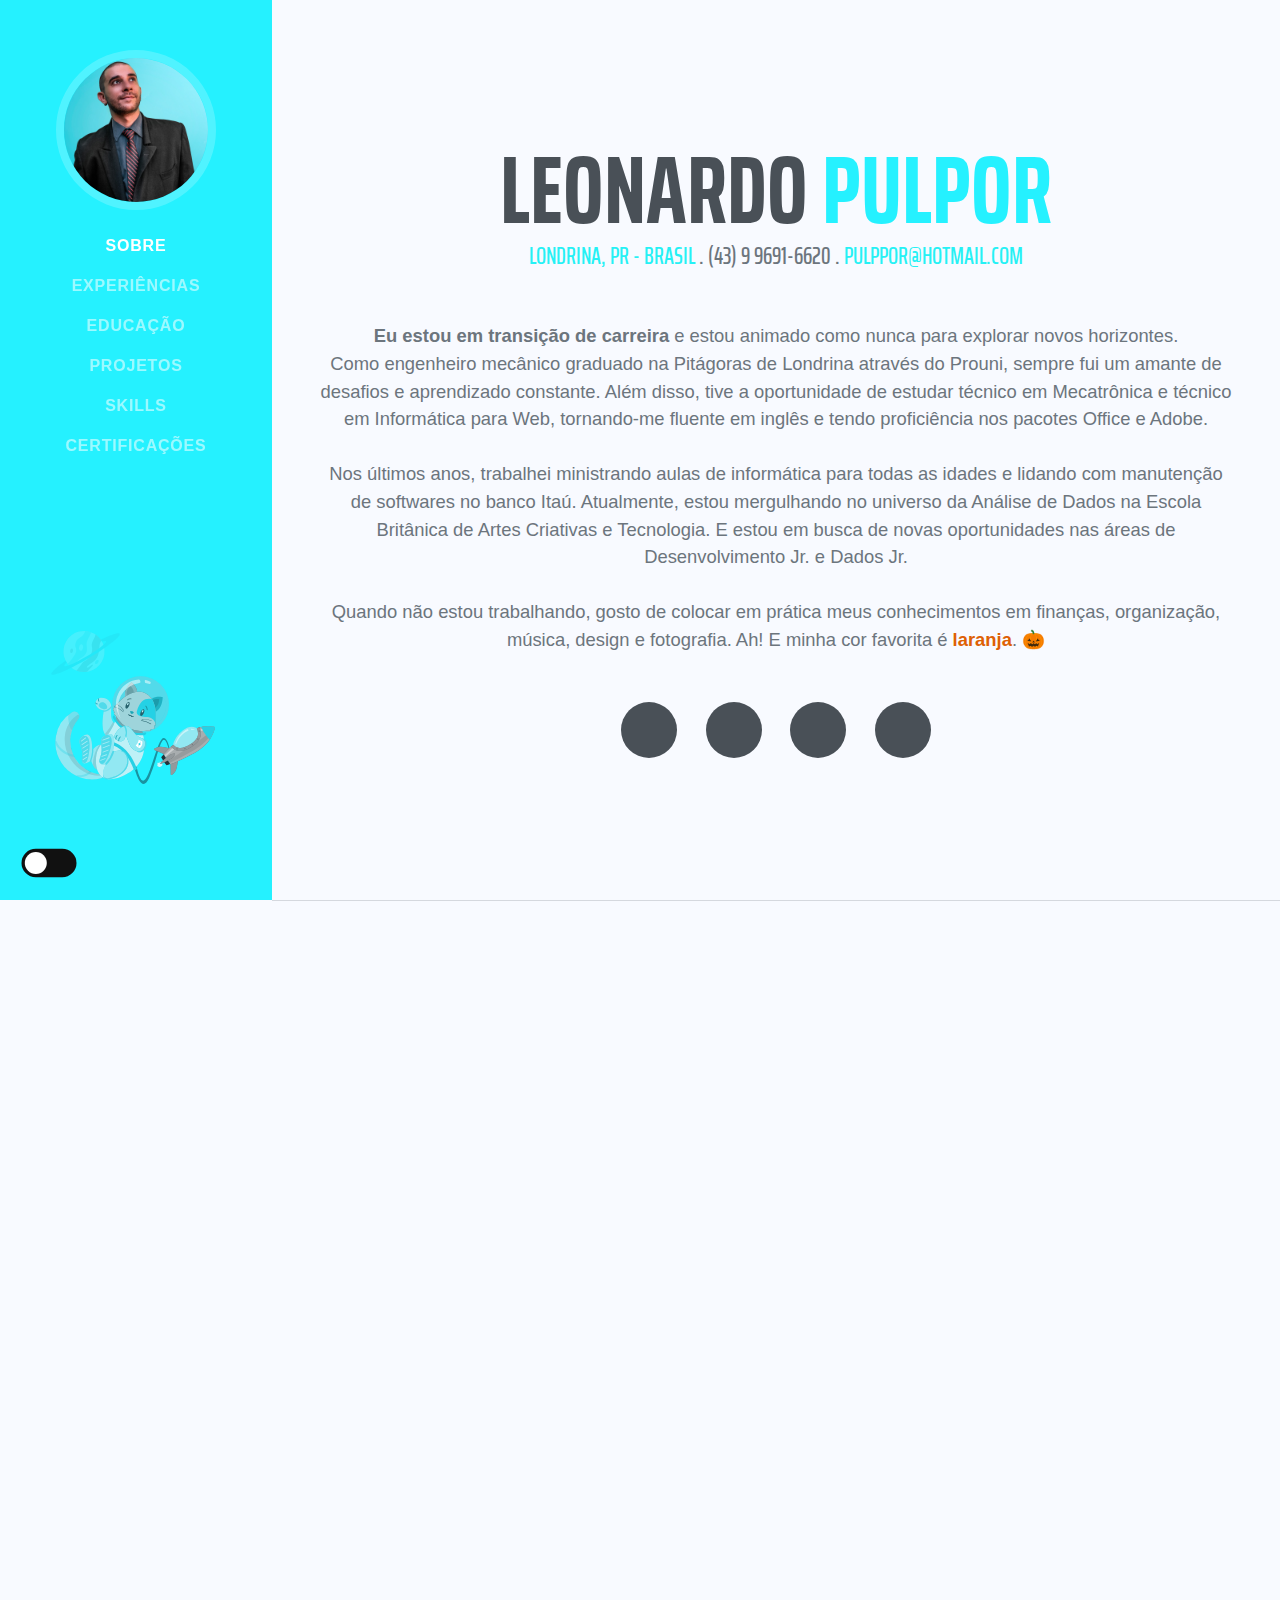
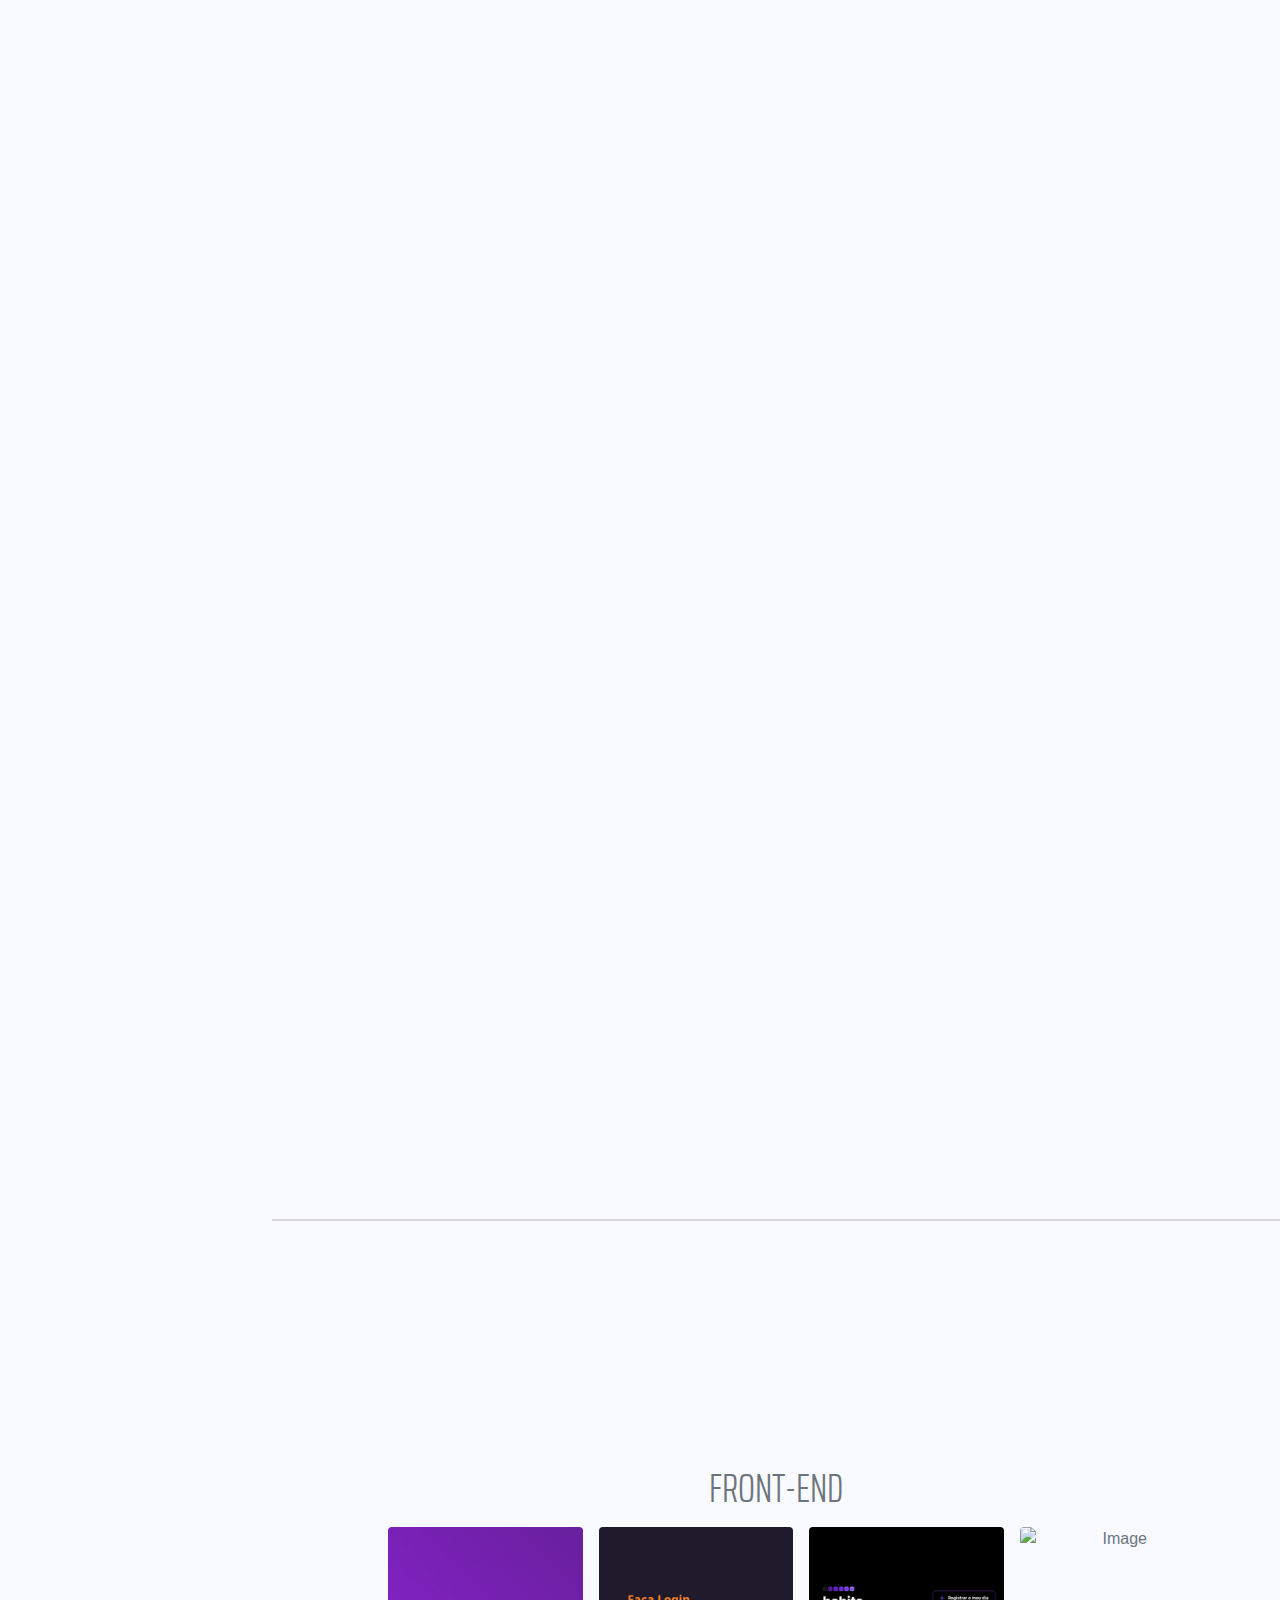
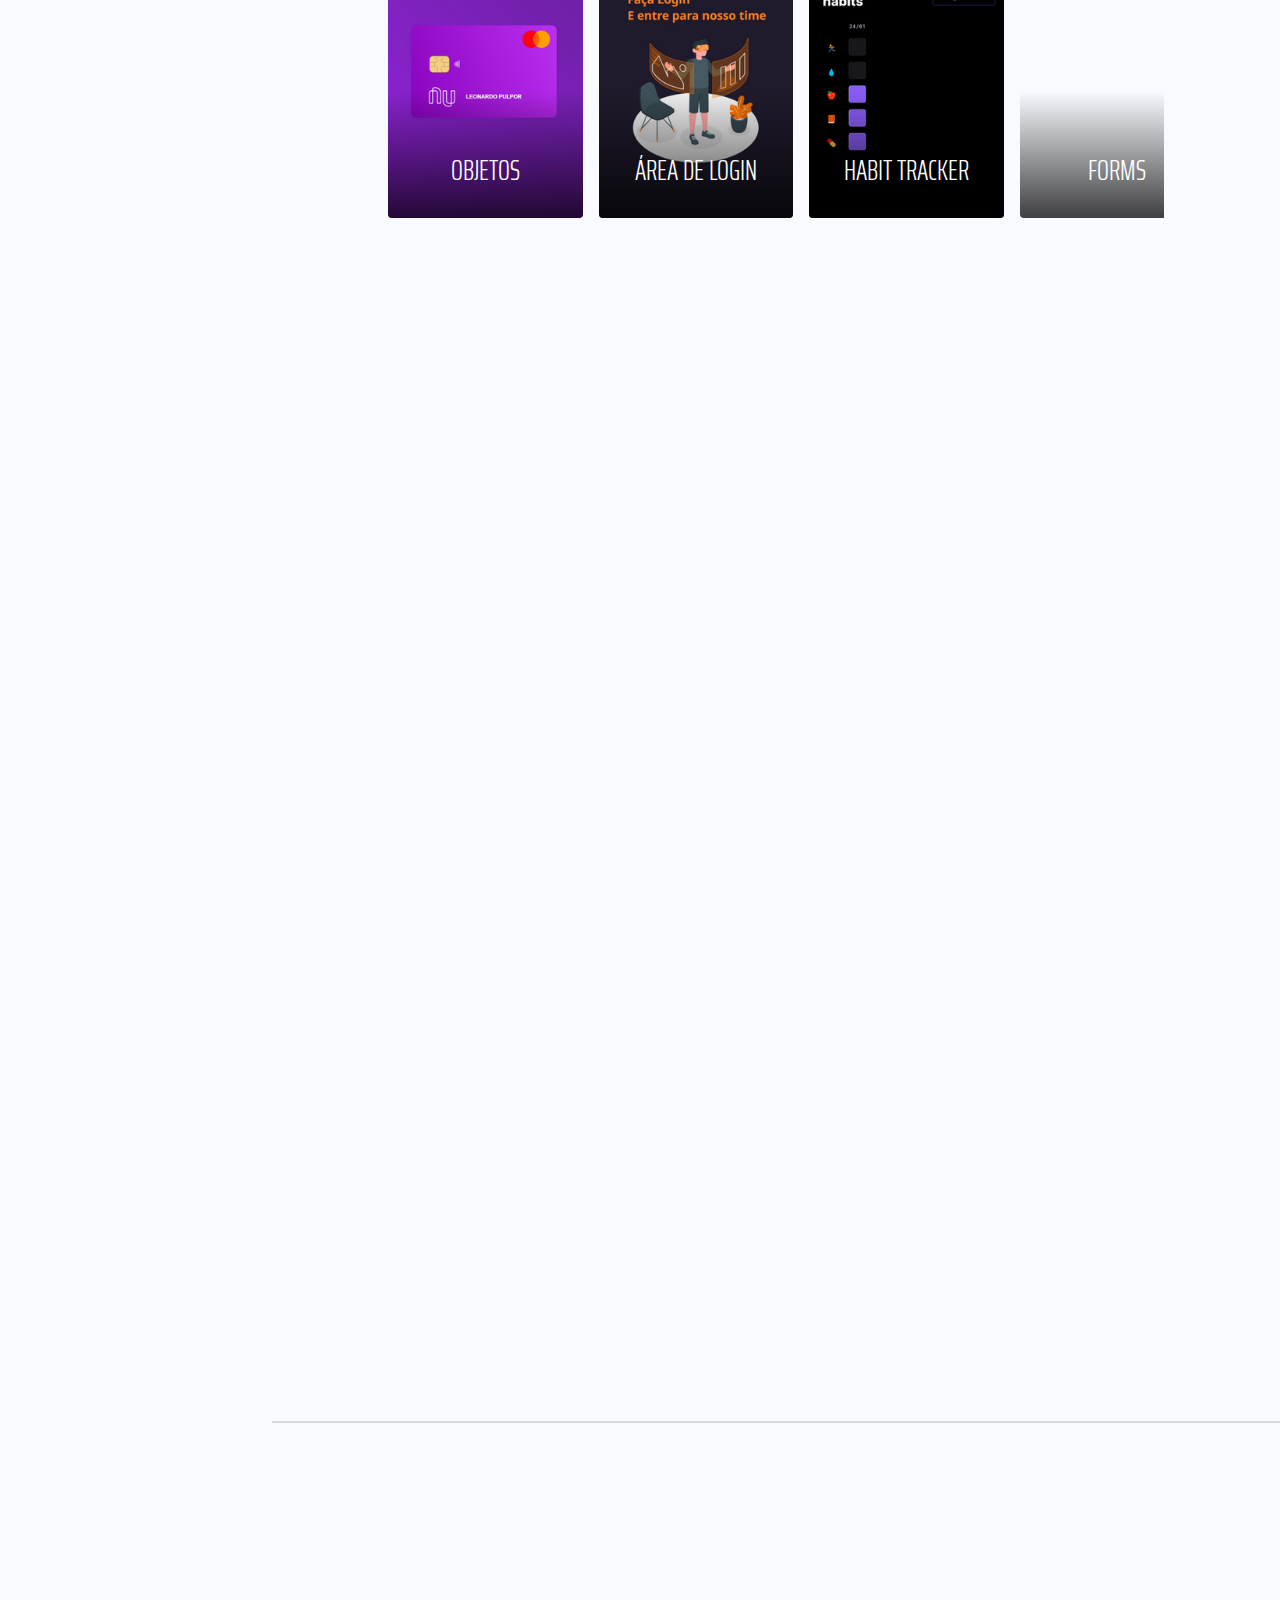
==== commit b7a0646d: "adicionar certificações e botoes" ====
--- a/index.html
+++ b/index.html
@@ -56,11 +56,11 @@
                     <li class="nav-item"><a class="nav-link js-scroll-trigger" href="#projects">Projetos</a></li>
                     <li class="nav-item"><a class="nav-link js-scroll-trigger" href="#soft-skills">Skills</a></li>                    
                     <li class="nav-item"><a class="nav-link js-scroll-trigger" href="#awards">Certificações</a></li>
-<br>       <br>   <br>   <br>   <br>           
-
-
-
-    <img class="cat" src="assets/cat.svg">
+        <br><br><br><br><br>           
+
+
+
+    <img class="cat" src="assets/cat/catClean.svg">
 
 
 
@@ -162,7 +162,7 @@
                 <div class="resume-section-content">
                     <h2 class="mb-5" data-aos="fade-right">Educação</h2>
 
-                    <div class="d-flex flex-column flex-md-row justify-content-between mb-5">
+                    <!-- <div class="d-flex flex-column flex-md-row justify-content-between mb-5">
                         <div class="flex-grow-1">
                             <h3 class="mb-0"  data-aos="fade-left">Inglês Avançado + Conversação</h3>
                             <div class="subheading mb-3"  data-aos="fade-left">Matrix Info & Idiomas</div>
@@ -170,7 +170,7 @@
                             <p  data-aos="fade-left"></p>
                         </div>
                         <div class="flex-shrink-0"><span class="text-primary"  data-aos="fade-left"> Janeiro 2006 - Dezembro 2010 </span></div>
-                    </div>
+                    </div> -->
                     
                     <div class="d-flex flex-column flex-md-row justify-content-between mb-5">
                         <div class="flex-grow-1">
@@ -201,7 +201,7 @@
                     <div class="d-flex flex-column flex-md-row justify-content-between mb-5">
                         <div class="flex-grow-1">
                             <h3 class="mb-0"  data-aos="fade-left">Bacharelado em Engenharia Mecânica</h3>
-                            <div class="subheading mb-3"  data-aos="fade-left">Faculdade Pitágoras de Londrina  (Prouni)</div>
+                            <div class="subheading mb-3"  data-aos="fade-left">Faculdade Pitágoras de Londrina  (Prouni) </div>
                             <div  data-aos="fade-left">Minha formação em Engenharia Mecânica foi obtida pela Faculdade Pitágoras de Londrina. Durante minha graduação, tive o mérito de ganhar uma bolsa integral do programa PROUNI, o que me permitiu estudar sem precisar arcar com os custos da minha formação.
 
                                 <br><br>Além disso, participei de atividades extracurriculares, como o projeto Mini Baja, que consiste na construção e desenvolvimento de um veículo off-road, onde tive a oportunidade de aplicar conhecimentos adquiridos na faculdade em um projeto prático, além de desenvolver habilidades de liderança e trabalho em equipe.
@@ -377,58 +377,97 @@
 
             <section class="resume-section" id="awards">
                 <div class="resume-section-content">
+
+
                     <h2 class="mb-5" data-aos="fade-right">Certificações</h2>
                     <ul class="fa-ul mb-0"  data-aos="fade-left">
 
-
-                    
             
                     
                         <div class="carrousel">
+
                             <ul class="screens">
+
                                 <li id="s1">
-                                    <p>Screen 1</p>
+                                    <p></p>
                                 </li>
+
                                 <li id="s2" class="left">
                                     <p></p>
                                 </li>
+                                
+                                <!--
                                 <li id="s3" class="active">
                                     <p>Screen 3</p>
                                 </li>
+                                
                                 <li id="s4" class="right">
                                     <p>Screen 4</p>
                                 </li>
+                               
                                 <li id="s5">
                                     <p>Screen 5</p>
                                 </li>
+                                
                                 <li id="s6">
                                     <p>Screen 6</p>
                                 </li>
+                                
                                 <li id="s7">
                                     <p>Screen 7</p>
-                                </li>
+                                </li> -->
+
                             </ul>
+
                             <div class="pagination"></div>
                         </div>
 
 
-
-
-
-
-                        <br><br><br><br>
-                       
-                       
-                       <div class="areas">
-                            
-                                <i class="fas fa-trophy text-warning"></i>
-                                <a href="https://drive.google.com/drive/folders/1ERD006AhodTqH7L-Ns6sAtELLmtc6eBE?usp=sharing" target="_blank">Área Tech</a>
-                            
-                                            
-                            
-                                <i class="fas fa-trophy text-warning"></i>
-                                <a href="https://drive.google.com/drive/folders/1HutEIoa2WDU0pTo_KJaqPeN1syheqYKz?usp=sharing" target="_blank">Designer</a>
-                            
+                        <br>
+
+
+   
+    <a class="diploma" href="https://drive.google.com/drive/folders/1aV1nEYTPhQF1sggNQAygMMWZoy0rscYD?usp=sharing" target="_blank">
+    <button class="bubbly-button">
+        Acadêmicos
+    </button></a>
+     
+    <a class="diploma" href="https://drive.google.com/drive/folders/1ERD006AhodTqH7L-Ns6sAtELLmtc6eBE?usp=sharing" target="_blank">
+    <button class="bubbly-button">
+        Tecnologia
+    </button></a>
+     
+    <a class="diploma" href="https://drive.google.com/drive/folders/1B9_eDNTnnTcm98JJUDKZyU4bfuaZX-LW?usp=sharing" target="_blank">
+    <button class="bubbly-button">
+        Idiomas
+    </button></a>   
+<br>
+    <a class="diploma" href="https://drive.google.com/drive/folders/1Xj-JLPY27fELMpHNajDGpD5ytaKb32u0?usp=sharing" target="_blank">
+        <button class="bubbly-button">
+        Exatas     
+    </button></a>
+     
+    <a class="diploma" href="https://drive.google.com/drive/folders/1HutEIoa2WDU0pTo_KJaqPeN1syheqYKz?usp=sharing" target="_blank">
+        <button class="bubbly-button">
+        Designer
+    </button></a>
+     
+    <a class="diploma" href="https://drive.google.com/drive/folders/1KTNrFD4XYmnstZzETGYfPaSmkLjIzLoJ?usp=sharing" target="_blank">
+        <button class="bubbly-button">
+        Senai
+    </button></a>
+     
+    <a class="diploma" href="https://drive.google.com/drive/folders/1XZrKfc7UErlirlwg9dibFZka4A7Yf8LK?usp=sharing" target="_blank">
+        <button class="bubbly-button">
+        Outros
+    </button></a>
+   
+
+
+
+
+
+
                         </div>
 
                     </ul>
--- a/css/mystyle.css
+++ b/css/mystyle.css
@@ -164,4 +164,122 @@
 /* link selecionado */
 .port:active {
   color: #ffffff;
+}
+
+body {
+  font-size: 16px;
+  font-family: "Helvetica", "Arial", sans-serif;
+  text-align: center;
+  background-color: #f8faff;
+}
+
+.bubbly-button {
+  font-family: "Helvetica", "Arial", sans-serif;
+  display: inline-block;
+  font-size: 1em;
+  padding: 1em 2em;
+  margin-top: 20px;
+  margin-bottom: 20px;
+  -webkit-appearance: none;
+  -moz-appearance: none;
+       appearance: none;
+  background-color: #DC582A;
+  color: #fff;
+  border-radius: 4px;
+  border: none;
+  cursor: pointer;
+  position: relative;
+  transition: transform ease-in 0.1s, box-shadow ease-in 0.25s;
+  box-shadow: 0 1px 10px rgba(255, 64, 0, 0.5);
+}
+.bubbly-button:focus {
+  outline: 0;
+}
+.bubbly-button:before, .bubbly-button:after {
+  position: absolute;
+  content: "";
+  display: block;
+  width: 140%;
+  height: 100%;
+  left: -20%;
+  z-index: -1000;
+  transition: all ease-in-out 0.5s;
+  background-repeat: no-repeat;
+}
+.bubbly-button:before {
+  display: none;
+  top: -75%;
+  background-image: radial-gradient(circle, #DC582A 20%, transparent 20%), radial-gradient(circle, transparent 20%, #DC582A 20%, transparent 30%), radial-gradient(circle, #DC582A 20%, transparent 20%), radial-gradient(circle, #DC582A 20%, transparent 20%), radial-gradient(circle, transparent 10%, #DC582A 15%, transparent 20%), radial-gradient(circle, #DC582A 20%, transparent 20%), radial-gradient(circle, #DC582A 20%, transparent 20%), radial-gradient(circle, #DC582A 20%, transparent 20%), radial-gradient(circle, #DC582A 20%, transparent 20%);
+  background-size: 10% 10%, 20% 20%, 15% 15%, 20% 20%, 18% 18%, 10% 10%, 15% 15%, 10% 10%, 18% 18%;
+}
+.bubbly-button:after {
+  display: none;
+  bottom: -75%;
+  background-image: radial-gradient(circle, #DC582A 20%, transparent 20%), radial-gradient(circle, #DC582A 20%, transparent 20%), radial-gradient(circle, transparent 10%, #DC582A 15%, transparent 20%), radial-gradient(circle, #DC582A 20%, transparent 20%), radial-gradient(circle, #DC582A 20%, transparent 20%), radial-gradient(circle, #DC582A 20%, transparent 20%), radial-gradient(circle, #DC582A 20%, transparent 20%);
+  background-size: 15% 15%, 20% 20%, 18% 18%, 20% 20%, 15% 15%, 10% 10%, 20% 20%;
+}
+.bubbly-button:active {
+  transform: scale(0.9);
+  background-color: #cb4d21;
+  box-shadow: 0 2px 25px rgba(255, 0, 130, 0.2);
+}
+.bubbly-button.animate:before {
+  display: block;
+  -webkit-animation: topBubbles ease-in-out 0.75s forwards;
+          animation: topBubbles ease-in-out 0.75s forwards;
+}
+.bubbly-button.animate:after {
+  display: block;
+  -webkit-animation: bottomBubbles ease-in-out 0.75s forwards;
+          animation: bottomBubbles ease-in-out 0.75s forwards;
+}
+
+@-webkit-keyframes topBubbles {
+  0% {
+    background-position: 5% 90%, 10% 90%, 10% 90%, 15% 90%, 25% 90%, 25% 90%, 40% 90%, 55% 90%, 70% 90%;
+  }
+  50% {
+    background-position: 0% 80%, 0% 20%, 10% 40%, 20% 0%, 30% 30%, 22% 50%, 50% 50%, 65% 20%, 90% 30%;
+  }
+  100% {
+    background-position: 0% 70%, 0% 10%, 10% 30%, 20% -10%, 30% 20%, 22% 40%, 50% 40%, 65% 10%, 90% 20%;
+    background-size: 0% 0%, 0% 0%, 0% 0%, 0% 0%, 0% 0%, 0% 0%;
+  }
+}
+
+@keyframes topBubbles {
+  0% {
+    background-position: 5% 90%, 10% 90%, 10% 90%, 15% 90%, 25% 90%, 25% 90%, 40% 90%, 55% 90%, 70% 90%;
+  }
+  50% {
+    background-position: 0% 80%, 0% 20%, 10% 40%, 20% 0%, 30% 30%, 22% 50%, 50% 50%, 65% 20%, 90% 30%;
+  }
+  100% {
+    background-position: 0% 70%, 0% 10%, 10% 30%, 20% -10%, 30% 20%, 22% 40%, 50% 40%, 65% 10%, 90% 20%;
+    background-size: 0% 0%, 0% 0%, 0% 0%, 0% 0%, 0% 0%, 0% 0%;
+  }
+}
+@-webkit-keyframes bottomBubbles {
+  0% {
+    background-position: 10% -10%, 30% 10%, 55% -10%, 70% -10%, 85% -10%, 70% -10%, 70% 0%;
+  }
+  50% {
+    background-position: 0% 80%, 20% 80%, 45% 60%, 60% 100%, 75% 70%, 95% 60%, 105% 0%;
+  }
+  100% {
+    background-position: 0% 90%, 20% 90%, 45% 70%, 60% 110%, 75% 80%, 95% 70%, 110% 10%;
+    background-size: 0% 0%, 0% 0%, 0% 0%, 0% 0%, 0% 0%, 0% 0%;
+  }
+}
+@keyframes bottomBubbles {
+  0% {
+    background-position: 10% -10%, 30% 10%, 55% -10%, 70% -10%, 85% -10%, 70% -10%, 70% 0%;
+  }
+  50% {
+    background-position: 0% 80%, 20% 80%, 45% 60%, 60% 100%, 75% 70%, 95% 60%, 105% 0%;
+  }
+  100% {
+    background-position: 0% 90%, 20% 90%, 45% 70%, 60% 110%, 75% 80%, 95% 70%, 110% 10%;
+    background-size: 0% 0%, 0% 0%, 0% 0%, 0% 0%, 0% 0%, 0% 0%;
+  }
 }/*# sourceMappingURL=mystyle.css.map */--- a/css/darkMode.css
+++ b/css/darkMode.css
@@ -139,11 +139,3 @@
 
 
 /* cat */
-
-img .cat {
-  width: 0%;
-  height: 0%;
-  max-width: 20%;
-  display: flex;
-
-}--- a/css/carrosel.css
+++ b/css/carrosel.css
@@ -1,7 +1,7 @@
 
   .carrousel {
-    width: 850px;
-    height: calc(550px - 50px);
+    width: 800px;
+    height: calc(650px - 150px);
     margin: auto;
     overflow: hidden;
     font-size: 0;
@@ -10,10 +10,11 @@
   }
   .carrousel .screens {
     list-style: none;
+   
     padding: 0;
     margin: 0;
-   
-    width: 850px;
+    
+    width: 900px;
     height: 600px;
     position: relative;
     transform: translate(0%, -30%);
@@ -105,15 +106,16 @@
     opacity: 1;
   }
   #s1 {
-    background-image: url(https://lh3.google.com/u/0/d/1TGuUEaytQNwzmwsCXyMZ07H2_kHejzzN=w1274-h938-iv4);
+    background-image: url('/assets/certificados/eng2.png');
     background-size: cover;
     background-position: center;
   }
   #s2 {
-    background-image: url('/assets/certificados/obmep2.png');
-    background-size: cover;
-    background-position: center;
-  }
+    background-image: url('/assets/certificados/inter1.jpg');
+    background-size: cover;
+    background-position: center;
+  }   /*
+
   #s3 {
     background-image: url(https://doocode.xyz/res/img/backgrounds/DCG32.png);
     background-size: cover;
@@ -142,10 +144,75 @@
   
 
 
-
-
-
-
-  /*  carrossel fas */ 
-
-  +*/
+
+
+
+
+
+
+
+
+
+
+
+
+
+
+
+
+
+
+
+
+
+
+
+
+
+
+
+
+
+
+
+
+
+
+
+
+
+
+
+
+
+
+/** ================
+ * Responsive
+ ===================*/
+ @media only screen and (min-width: 768px) and (max-width: 959px) {
+ 	.pricing-wrapper {
+ 		width: 768px;
+ 	}
+
+ 	.pricing-table {
+ 		width: 236px;
+ 	}
+	
+	.table-list li {
+		font-size: 1.3em;
+	}
+
+ }
+
+ @media only screen and (max-width: 767px) {
+ 	.pricing-wrapper {
+ 		width: 420px;
+ 	}
+ }
+
+@media only screen and (max-width: 479px) {
+	.pricing-wrapper {
+		width: 300px;
+	}
+}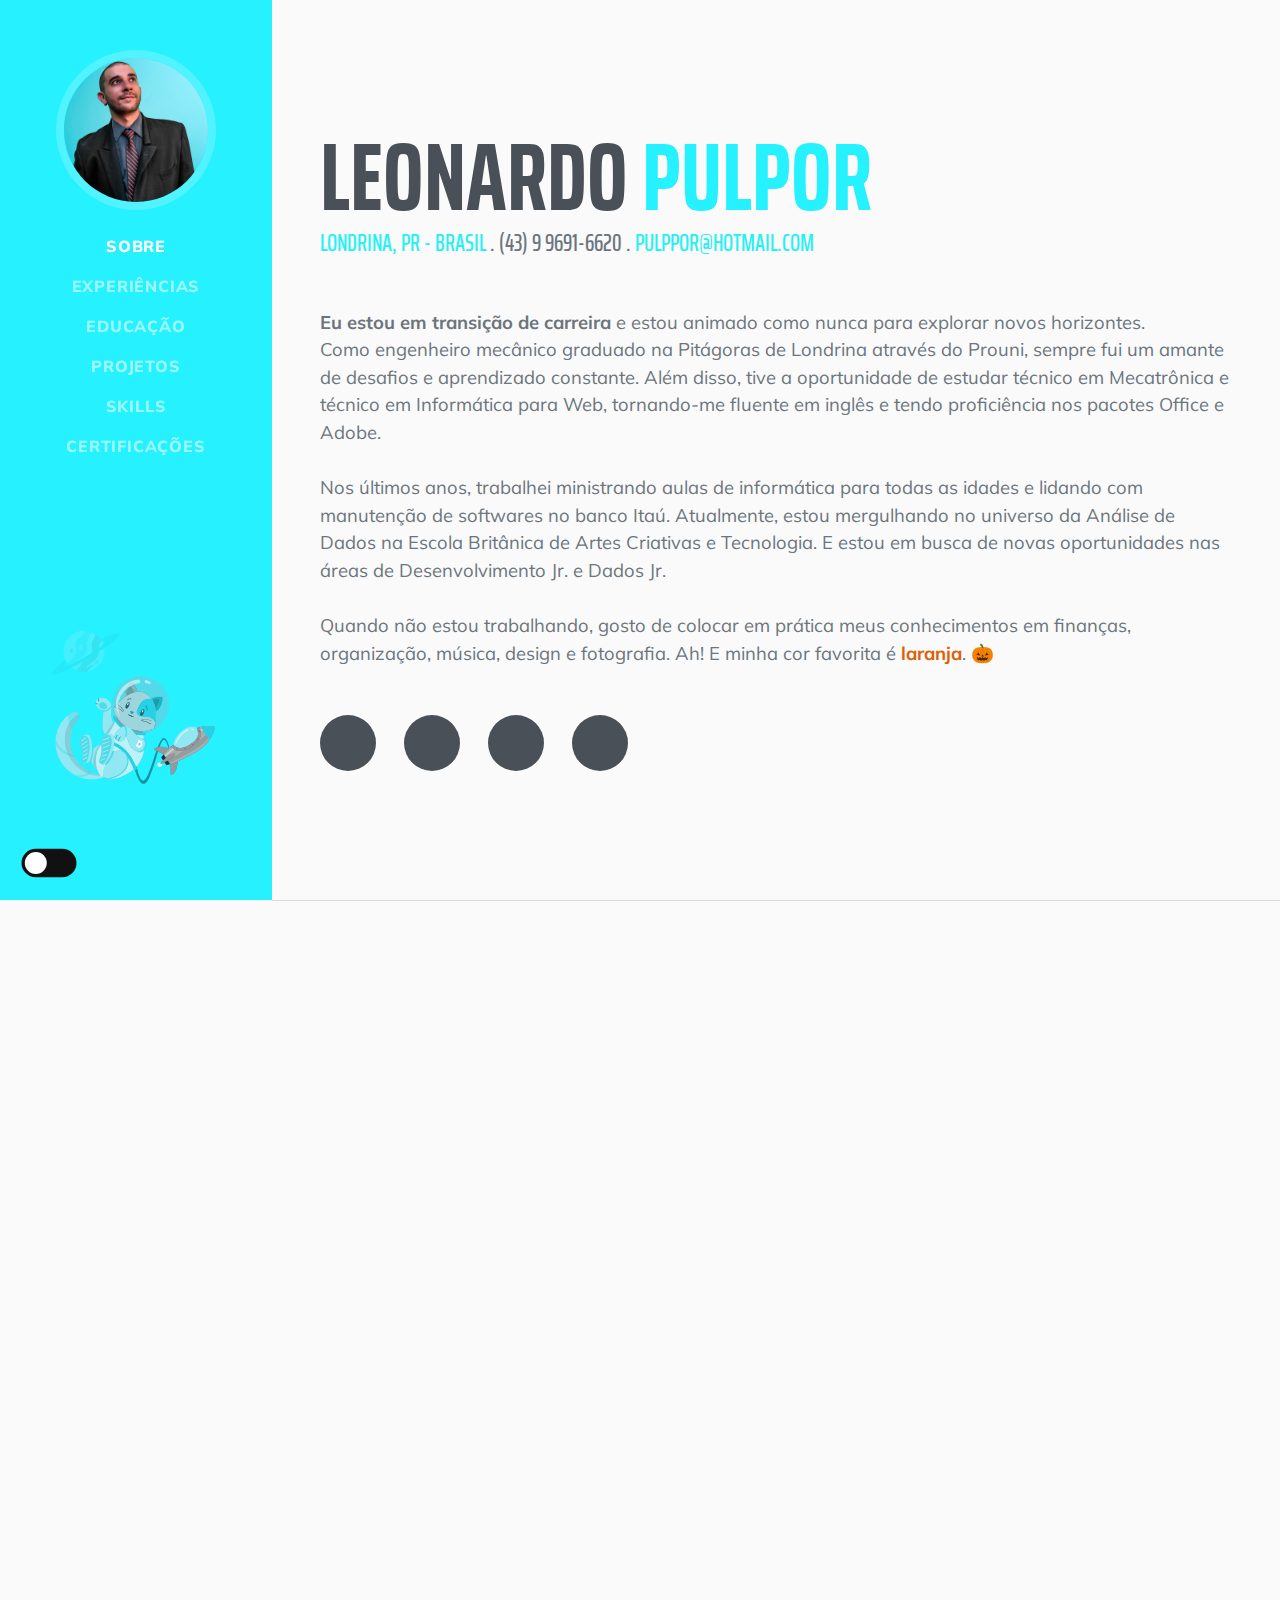
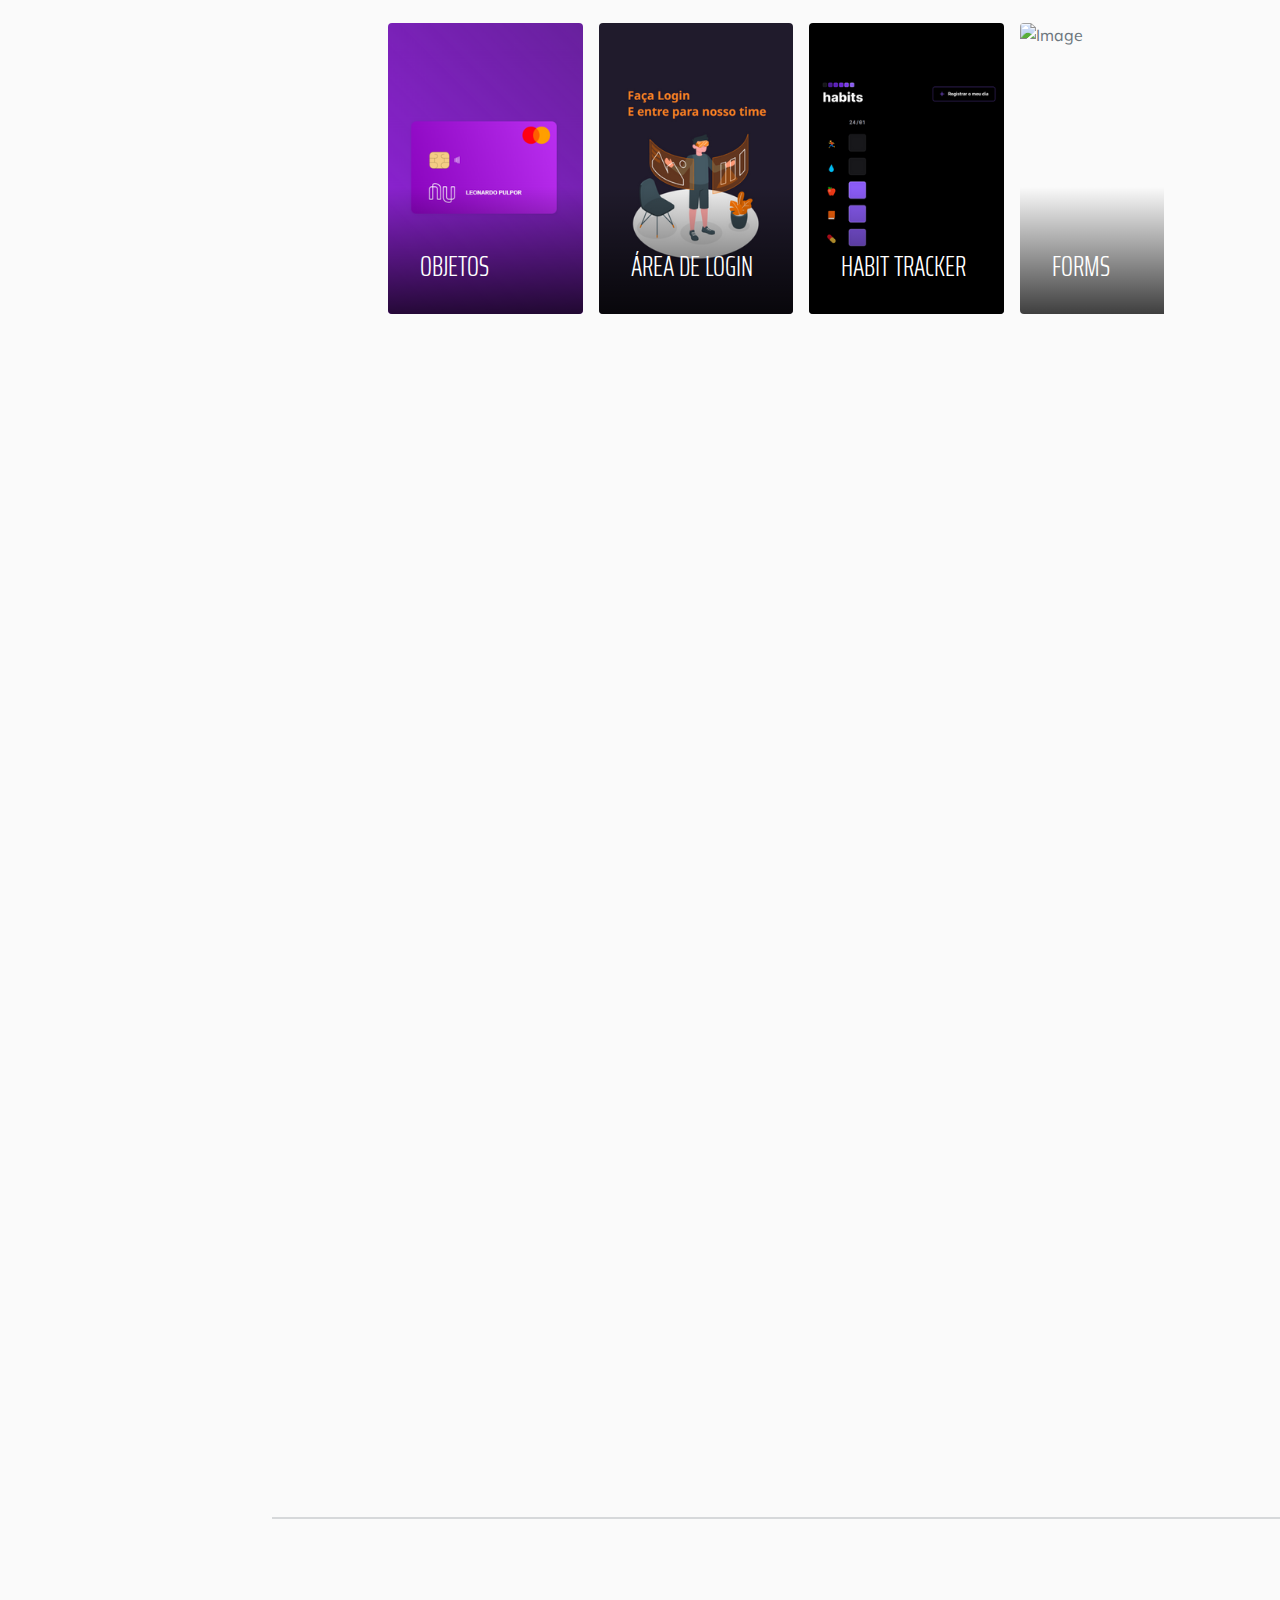
==== commit 0a2cd511: "arrumado erro de centralização" ====
--- a/index.html
+++ b/index.html
@@ -426,7 +426,7 @@
                         <br>
 
 
-   
+   <div class="diplomado">
     <a class="diploma" href="https://drive.google.com/drive/folders/1aV1nEYTPhQF1sggNQAygMMWZoy0rscYD?usp=sharing" target="_blank">
     <button class="bubbly-button">
         Acadêmicos
@@ -460,7 +460,7 @@
     <a class="diploma" href="https://drive.google.com/drive/folders/1XZrKfc7UErlirlwg9dibFZka4A7Yf8LK?usp=sharing" target="_blank">
         <button class="bubbly-button">
         Outros
-    </button></a>
+    </button></a></div>
    
 
 
--- a/css/mystyle.css
+++ b/css/mystyle.css
@@ -166,14 +166,12 @@
   color: #ffffff;
 }
 
-body {
-  font-size: 16px;
-  font-family: "Helvetica", "Arial", sans-serif;
+.diplomado {
   text-align: center;
-  background-color: #f8faff;
 }
 
 .bubbly-button {
+  text-align: center;
   font-family: "Helvetica", "Arial", sans-serif;
   display: inline-block;
   font-size: 1em;
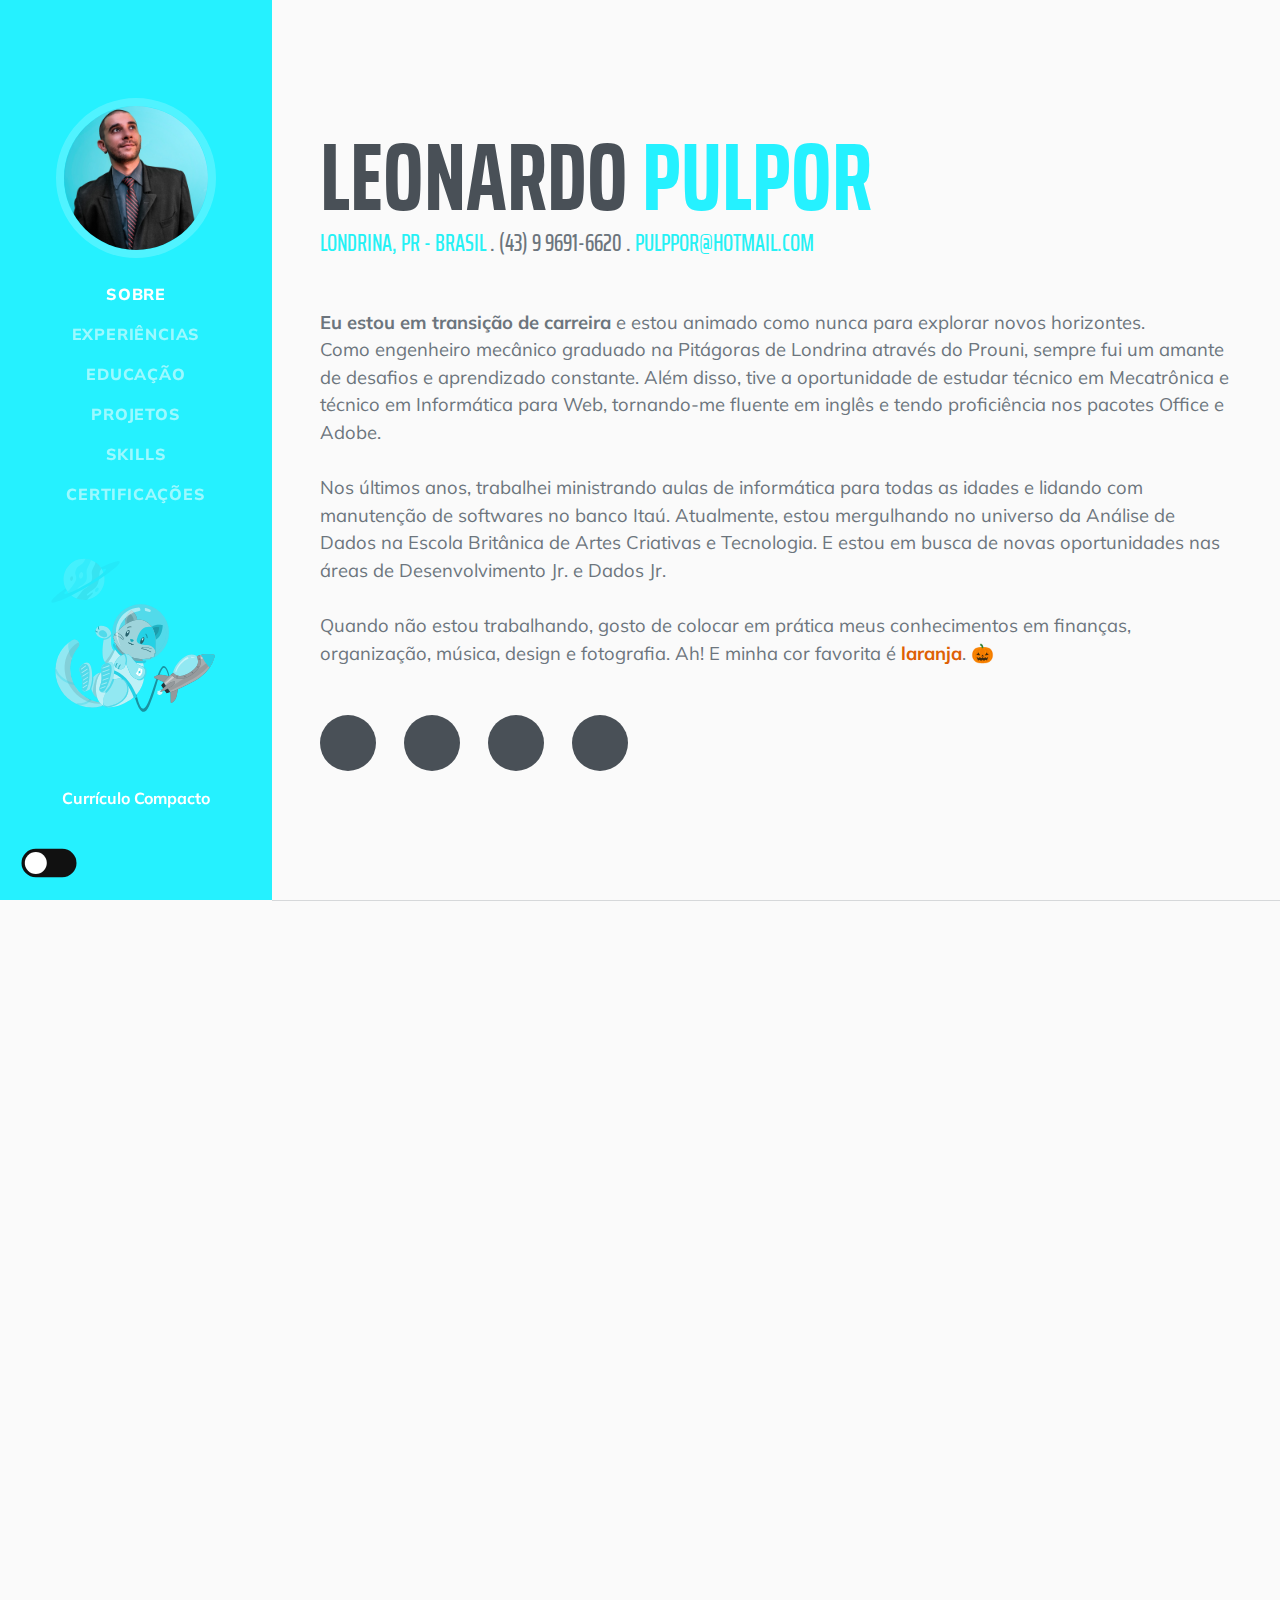
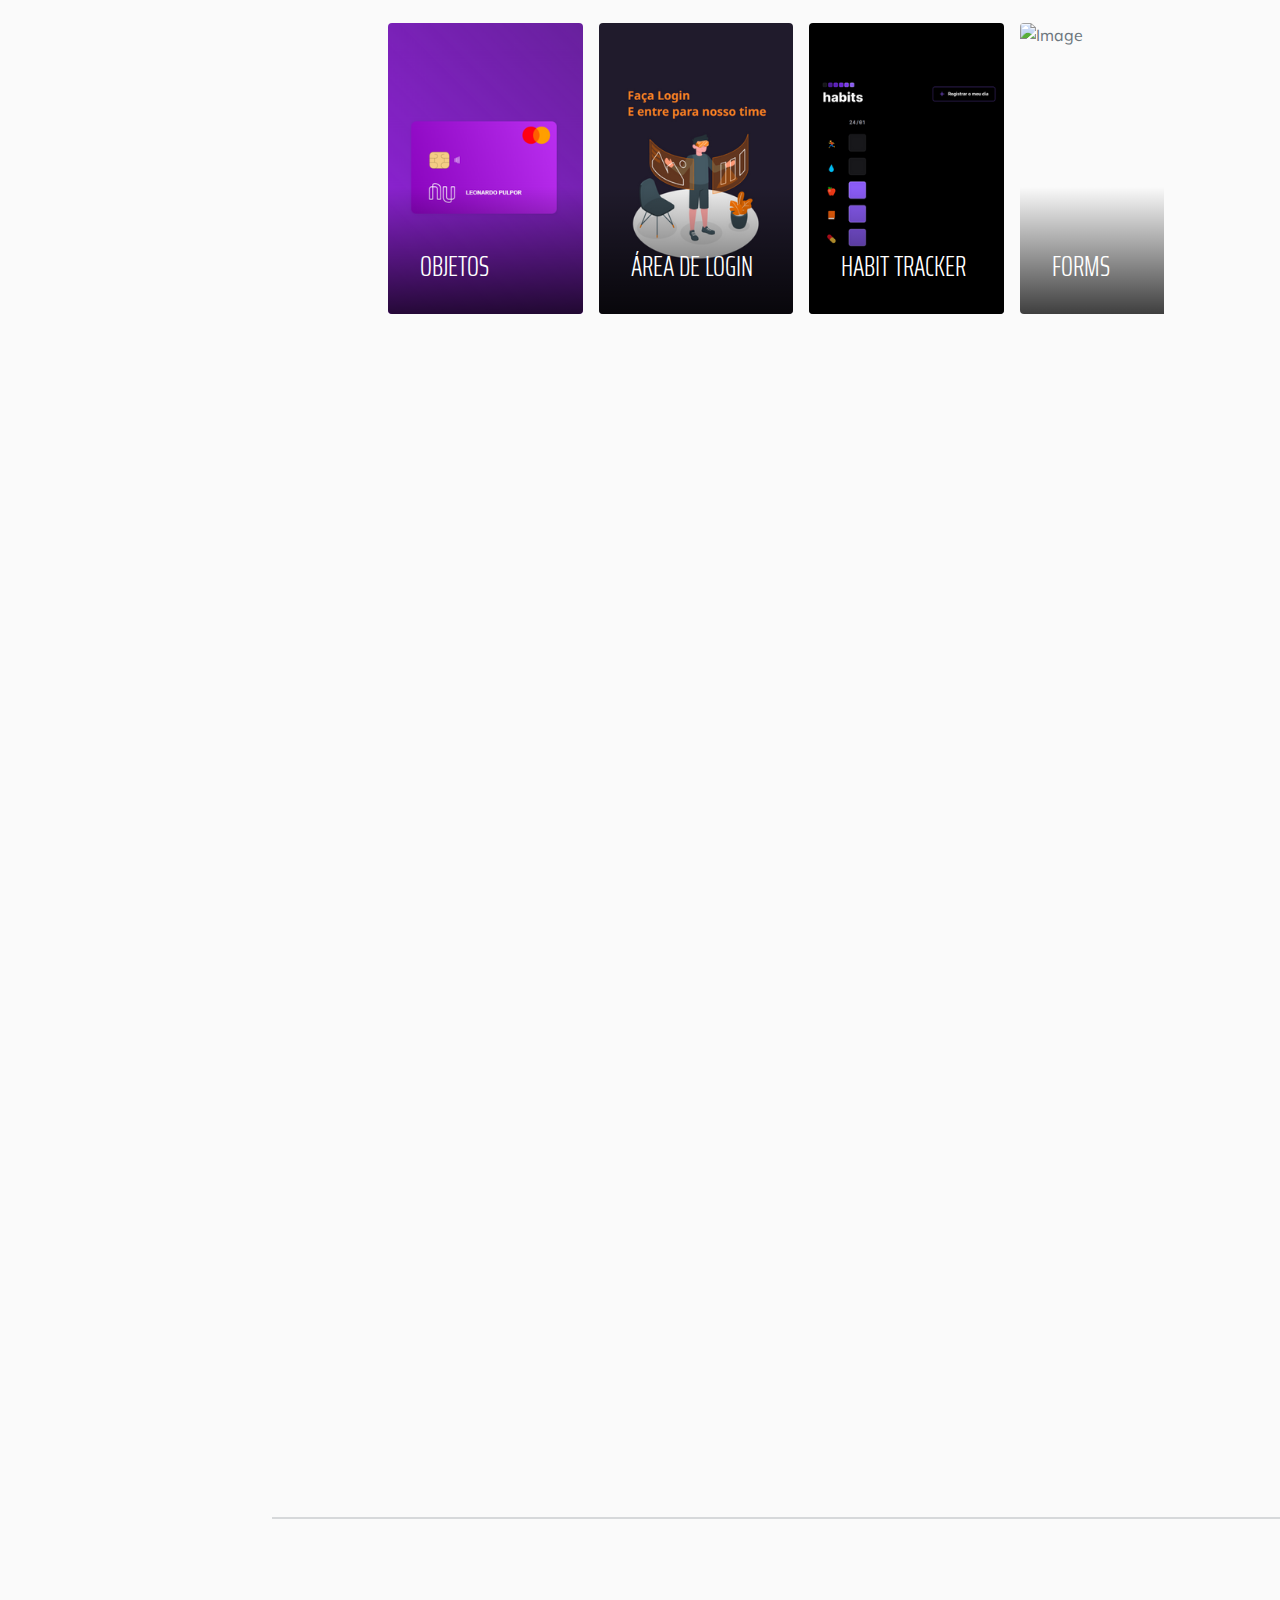
==== commit 51903c3a: "arrumando responsividade dos diplomas" ====
--- a/index.html
+++ b/index.html
@@ -17,10 +17,10 @@
         <link href="https://fonts.googleapis.com/css?family=Muli:400,400i,800,800i" rel="stylesheet" type="text/css" />
         <!-- Core theme CSS (includes Bootstrap)-->
         <link rel="stylesheet" href="https://unpkg.com/aos@next/dist/aos.css" />
+       
         <link href="css/styles.css" rel="stylesheet" />
         <link href="css/mystyle.css" rel="stylesheet" />
         <link href="css/darkMode.css" rel="stylesheet" />
-
         <link href="css/carrosel.css" rel="stylesheet" />
 
         <script src="https://code.jquery.com/jquery-3.6.0.min.js"></script>  <!-- jQuery -->
@@ -56,13 +56,15 @@
                     <li class="nav-item"><a class="nav-link js-scroll-trigger" href="#projects">Projetos</a></li>
                     <li class="nav-item"><a class="nav-link js-scroll-trigger" href="#soft-skills">Skills</a></li>                    
                     <li class="nav-item"><a class="nav-link js-scroll-trigger" href="#awards">Certificações</a></li>
-        <br><br><br><br><br>           
+                 
 
 
 
     <img class="cat" src="assets/cat/catClean.svg">
 
-
+    <div class="cv"> 
+        <B><A class="cv" href="https://drive.google.com/file/d/1adKwrUFrabDg-q0z8-huMcEEtb7eSMS7/view?usp=sharing" target="_blank">Currículo Compacto</A></B>
+    </div>
 
      
                 </ul>
@@ -441,7 +443,7 @@
     <button class="bubbly-button">
         Idiomas
     </button></a>   
-<br>
+     <br>
     <a class="diploma" href="https://drive.google.com/drive/folders/1Xj-JLPY27fELMpHNajDGpD5ytaKb32u0?usp=sharing" target="_blank">
         <button class="bubbly-button">
         Exatas     
@@ -460,7 +462,8 @@
     <a class="diploma" href="https://drive.google.com/drive/folders/1XZrKfc7UErlirlwg9dibFZka4A7Yf8LK?usp=sharing" target="_blank">
         <button class="bubbly-button">
         Outros
-    </button></a></div>
+    </button></a>
+</div>
    
 
 
--- a/css/carrosel.css
+++ b/css/carrosel.css
@@ -109,11 +109,13 @@
     background-image: url('/assets/certificados/eng2.png');
     background-size: cover;
     background-position: center;
+    object-fit: cover;
   }
   #s2 {
     background-image: url('/assets/certificados/inter1.jpg');
     background-size: cover;
     background-position: center;
+    object-fit: cover;
   }   /*
 
   #s3 {
@@ -146,73 +148,71 @@
 
 */
 
-
-
-
-
-
-
-
-
-
-
-
-
-
-
-
-
-
-
-
-
-
-
-
-
-
-
-
-
-
-
-
-
-
-
-
-
+.cv {
+  color: #fff;
+  
+}
 
 
 
 
 
 /** ================
- * Responsive
+ * Responsive cat
  ===================*/
+ 
  @media only screen and (min-width: 768px) and (max-width: 959px) {
- 	.pricing-wrapper {
+ 	.cat {
  		width: 768px;
  	}
 
- 	.pricing-table {
- 		width: 236px;
- 	}
-	
-	.table-list li {
-		font-size: 1.3em;
-	}
-
- }
+}
 
  @media only screen and (max-width: 767px) {
- 	.pricing-wrapper {
+ 	.cat {
  		width: 420px;
  	}
+   .cat {
+    width: 236px;
+  }
  }
 
 @media only screen and (max-width: 479px) {
-	.pricing-wrapper {
+	.cat {
 		width: 300px;
 	}
+}
+
+img {
+  width: 100%;
+  max-width: 100%;
+  object-fit: cover; /* ajusta a imagem ao espaço sem distorcer */
+}
+
+@media (max-width: 990px){
+  .cat {
+    width: 420px;
+  }
+}
+
+@media only screen and (min-width: 768px) and (max-width: 959px) {
+  .carrousel {
+    width: 100%;
+  }
+
+  .carrousel {
+    width: 100%;
+  }
+}
+
+@media only screen and (max-width: 767px) {
+  .carrousel {
+    width: 100%;
+  }
+}
+
+@media only screen and (max-width: 479px) {
+ .carrousel {
+  width: 100%;
+ }
 }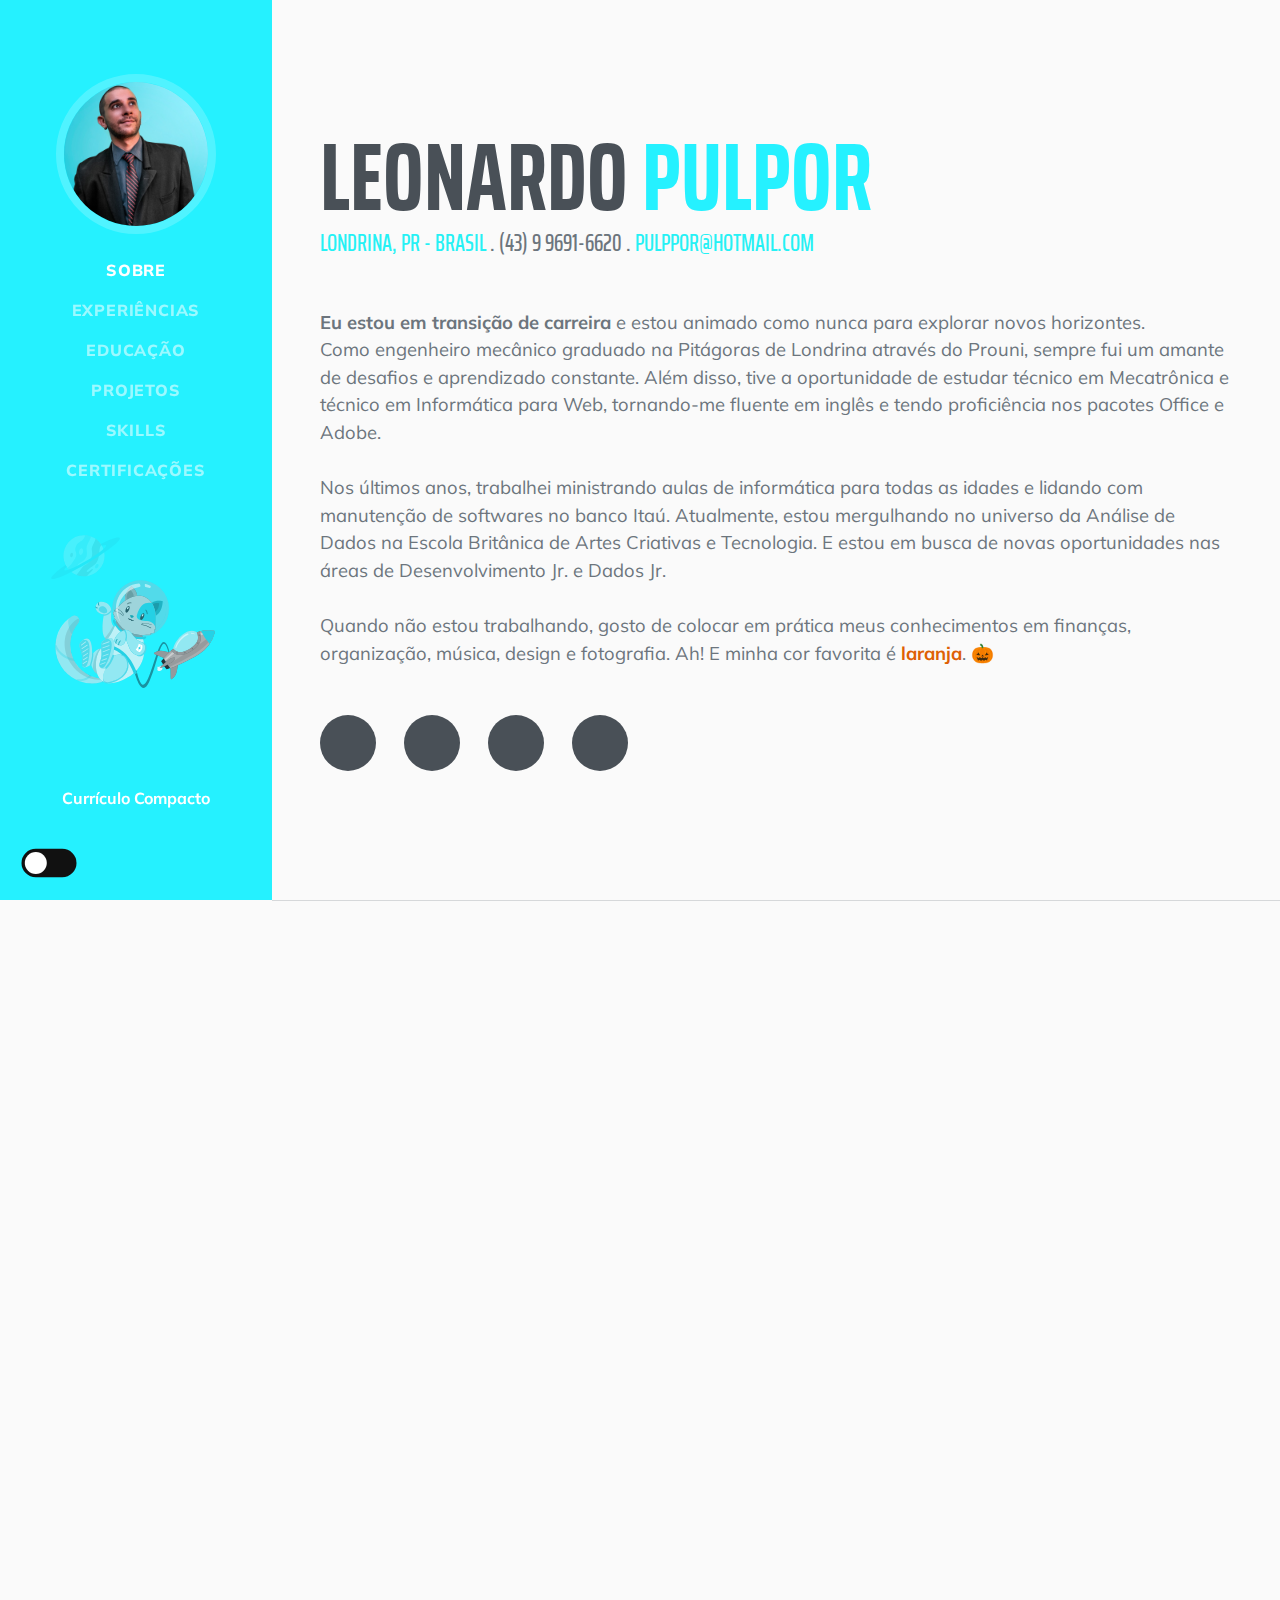
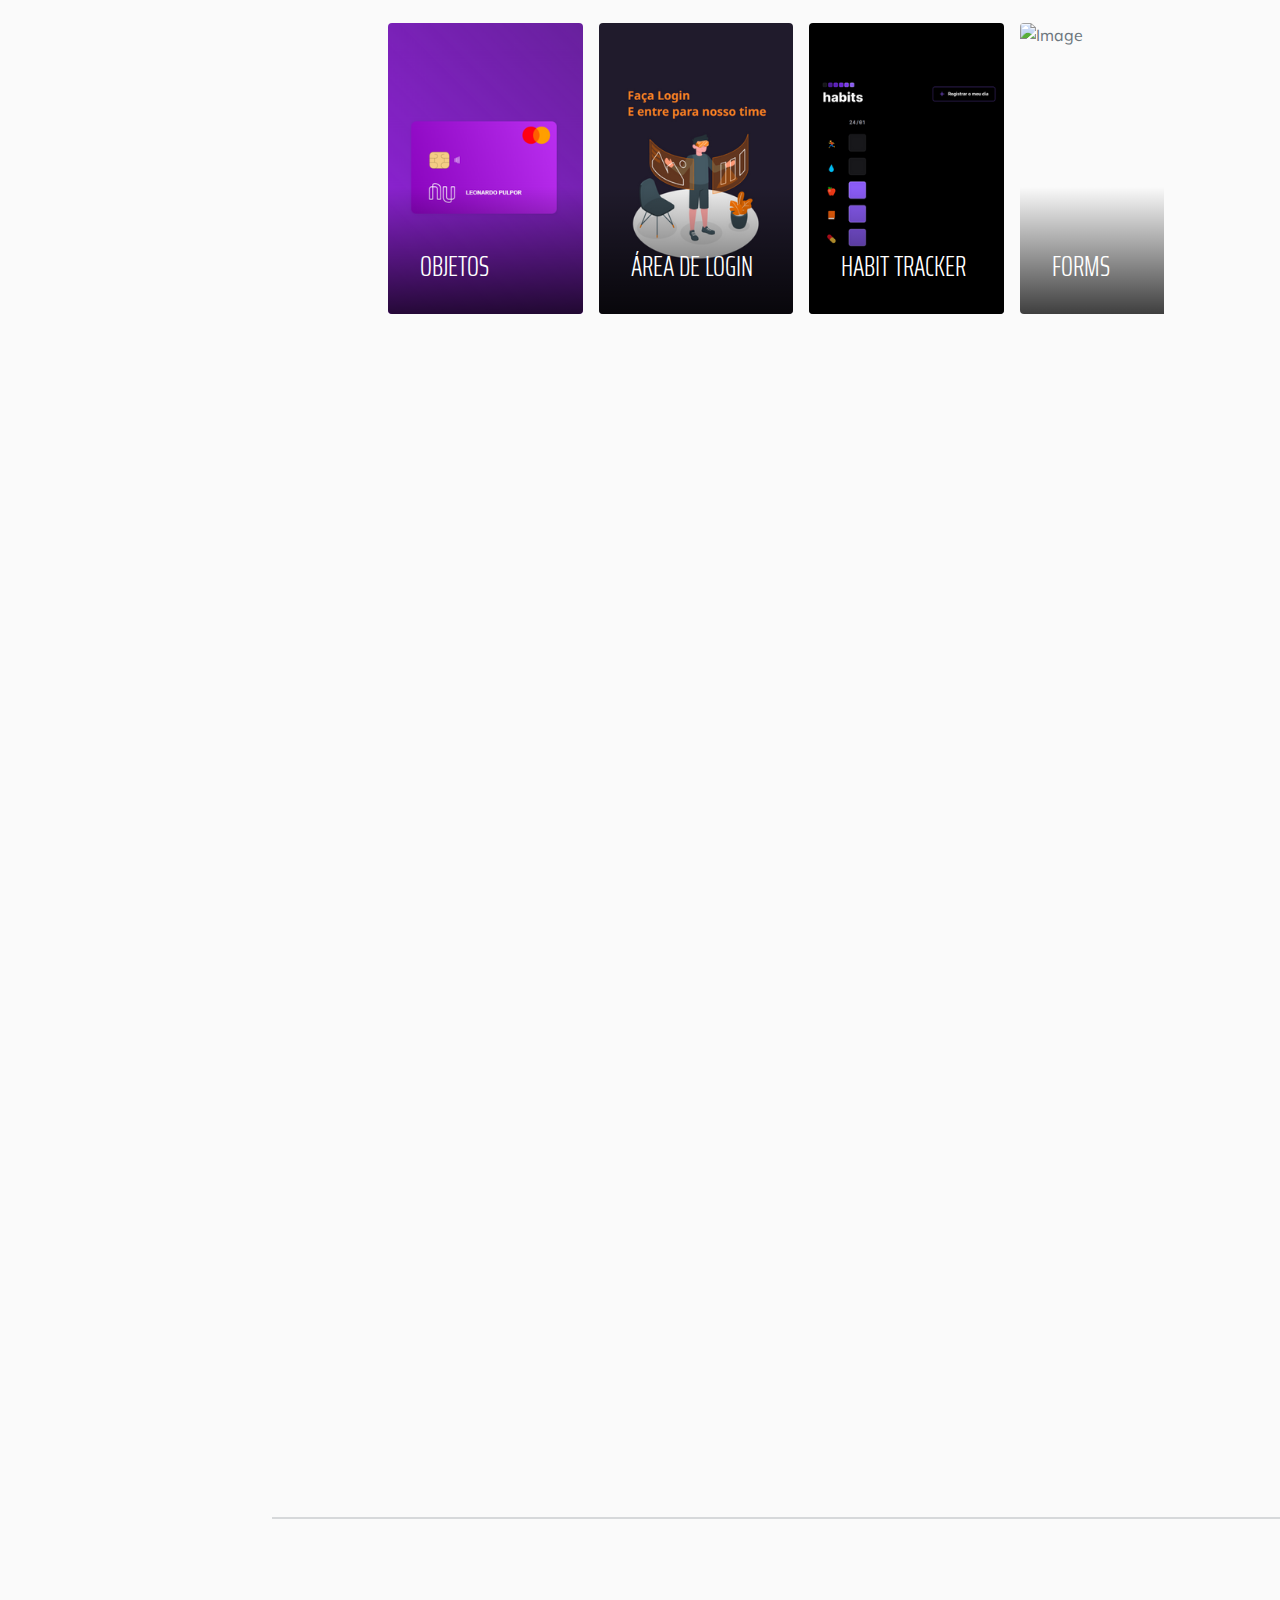
==== commit f029538f: "adicionando bandeiras" ====
--- a/index.html
+++ b/index.html
@@ -60,11 +60,16 @@
 
 
 
-    <img class="cat" src="assets/cat/catClean.svg">
+    <img class="cat" src="assets/cat/catClean.svg"><br>
 
     <div class="cv"> 
         <B><A class="cv" href="https://drive.google.com/file/d/1adKwrUFrabDg-q0z8-huMcEEtb7eSMS7/view?usp=sharing" target="_blank">Currículo Compacto</A></B>
     </div>
+    
+    <br>
+    <div class="gtranslate_wrapper"></div>
+<script>window.gtranslateSettings = {"default_language":"pt","detect_browser_language":true,"languages":["pt","en","es","de"],"wrapper_selector":".gtranslate_wrapper","flag_size":48,"flag_style":"3d","alt_flags":{"en":"usa","pt":"brazil","es":"mexico","fr":"quebec"}}</script>
+<script src="https://cdn.gtranslate.net/widgets/v1.0.1/flags.js" defer></script>
 
      
                 </ul>
@@ -90,7 +95,7 @@
 
 
             
-
+          
 
             <!-- About-->
             <section class="resume-section" id="about">
--- a/css/carrosel.css
+++ b/css/carrosel.css
@@ -160,7 +160,7 @@
 /** ================
  * Responsive cat
  ===================*/
- 
+
  @media only screen and (min-width: 768px) and (max-width: 959px) {
  	.cat {
  		width: 768px;
@@ -215,4 +215,15 @@
  .carrousel {
   width: 100%;
  }
+}
+
+
+
+
+.gtranslate_wrapper{
+  display: flex;
+  justify-content: center;
+  align-items: center;
+  text-align: center;
+
 }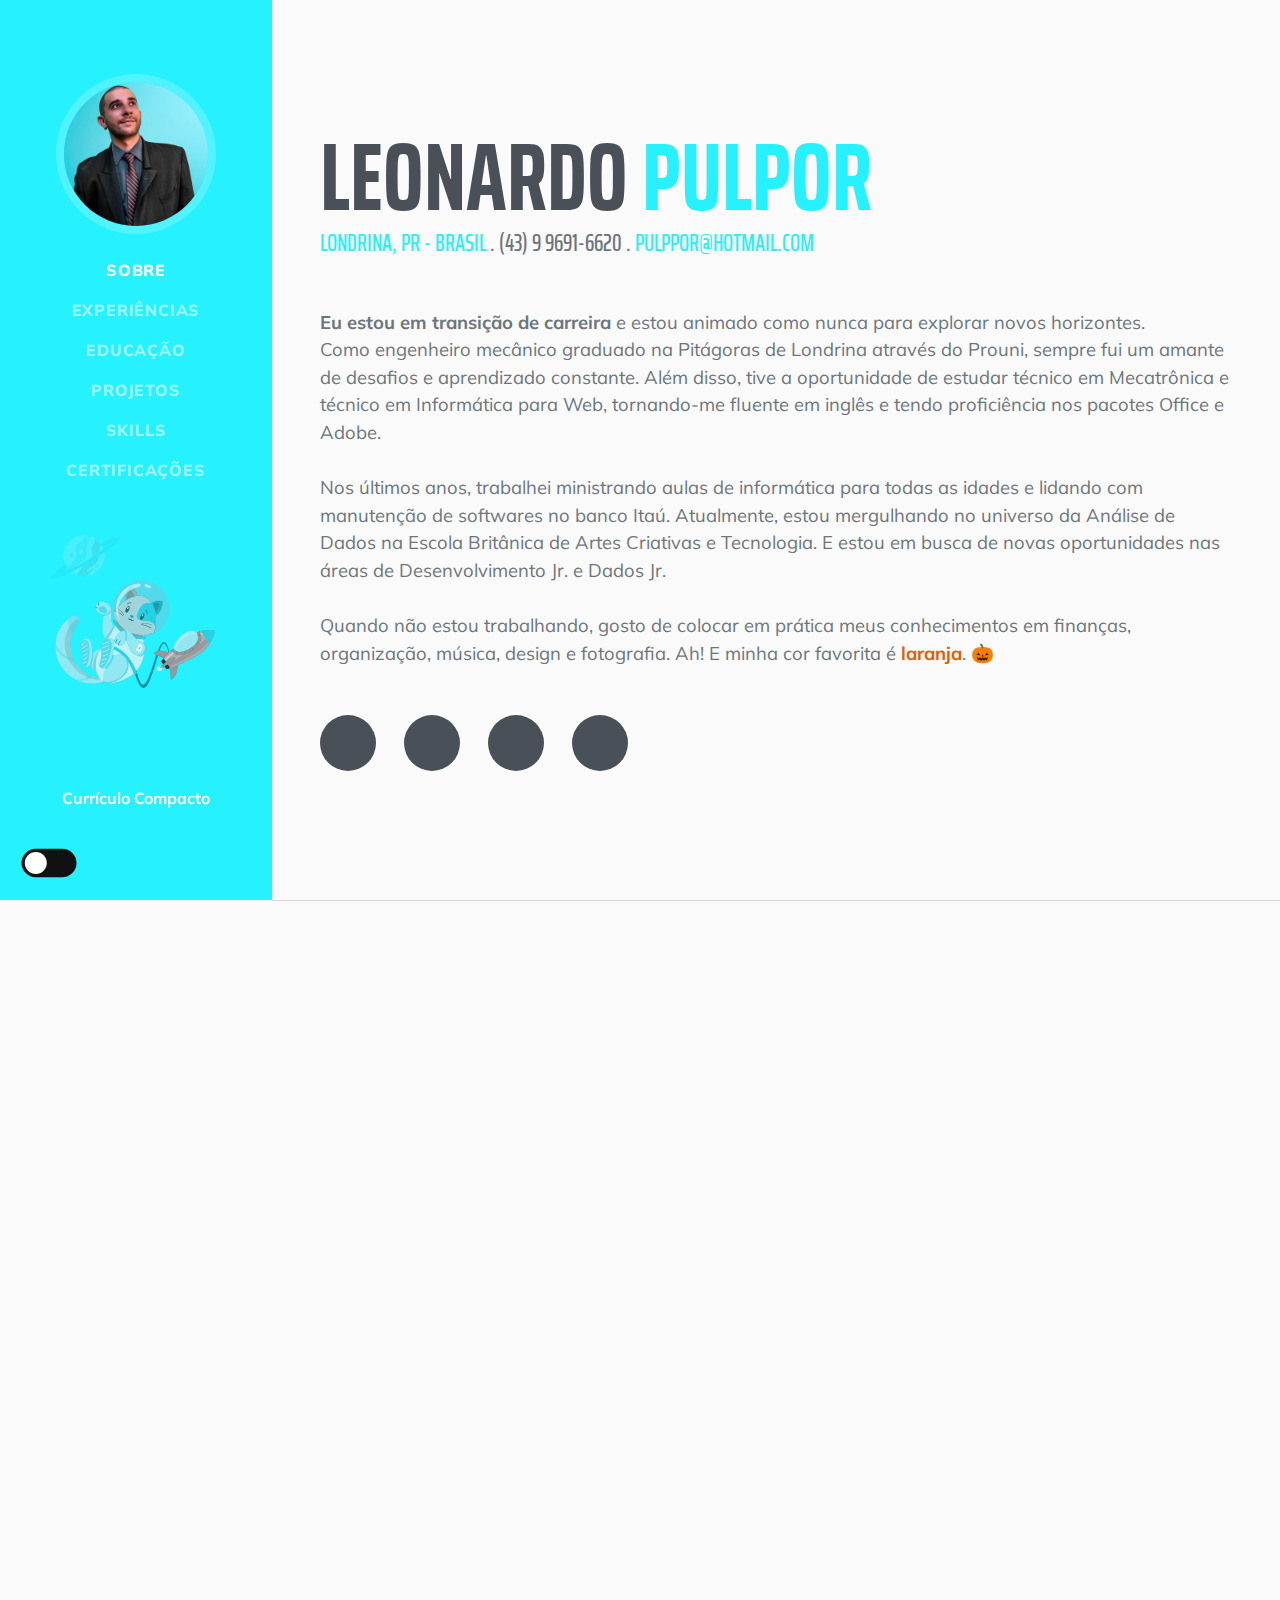
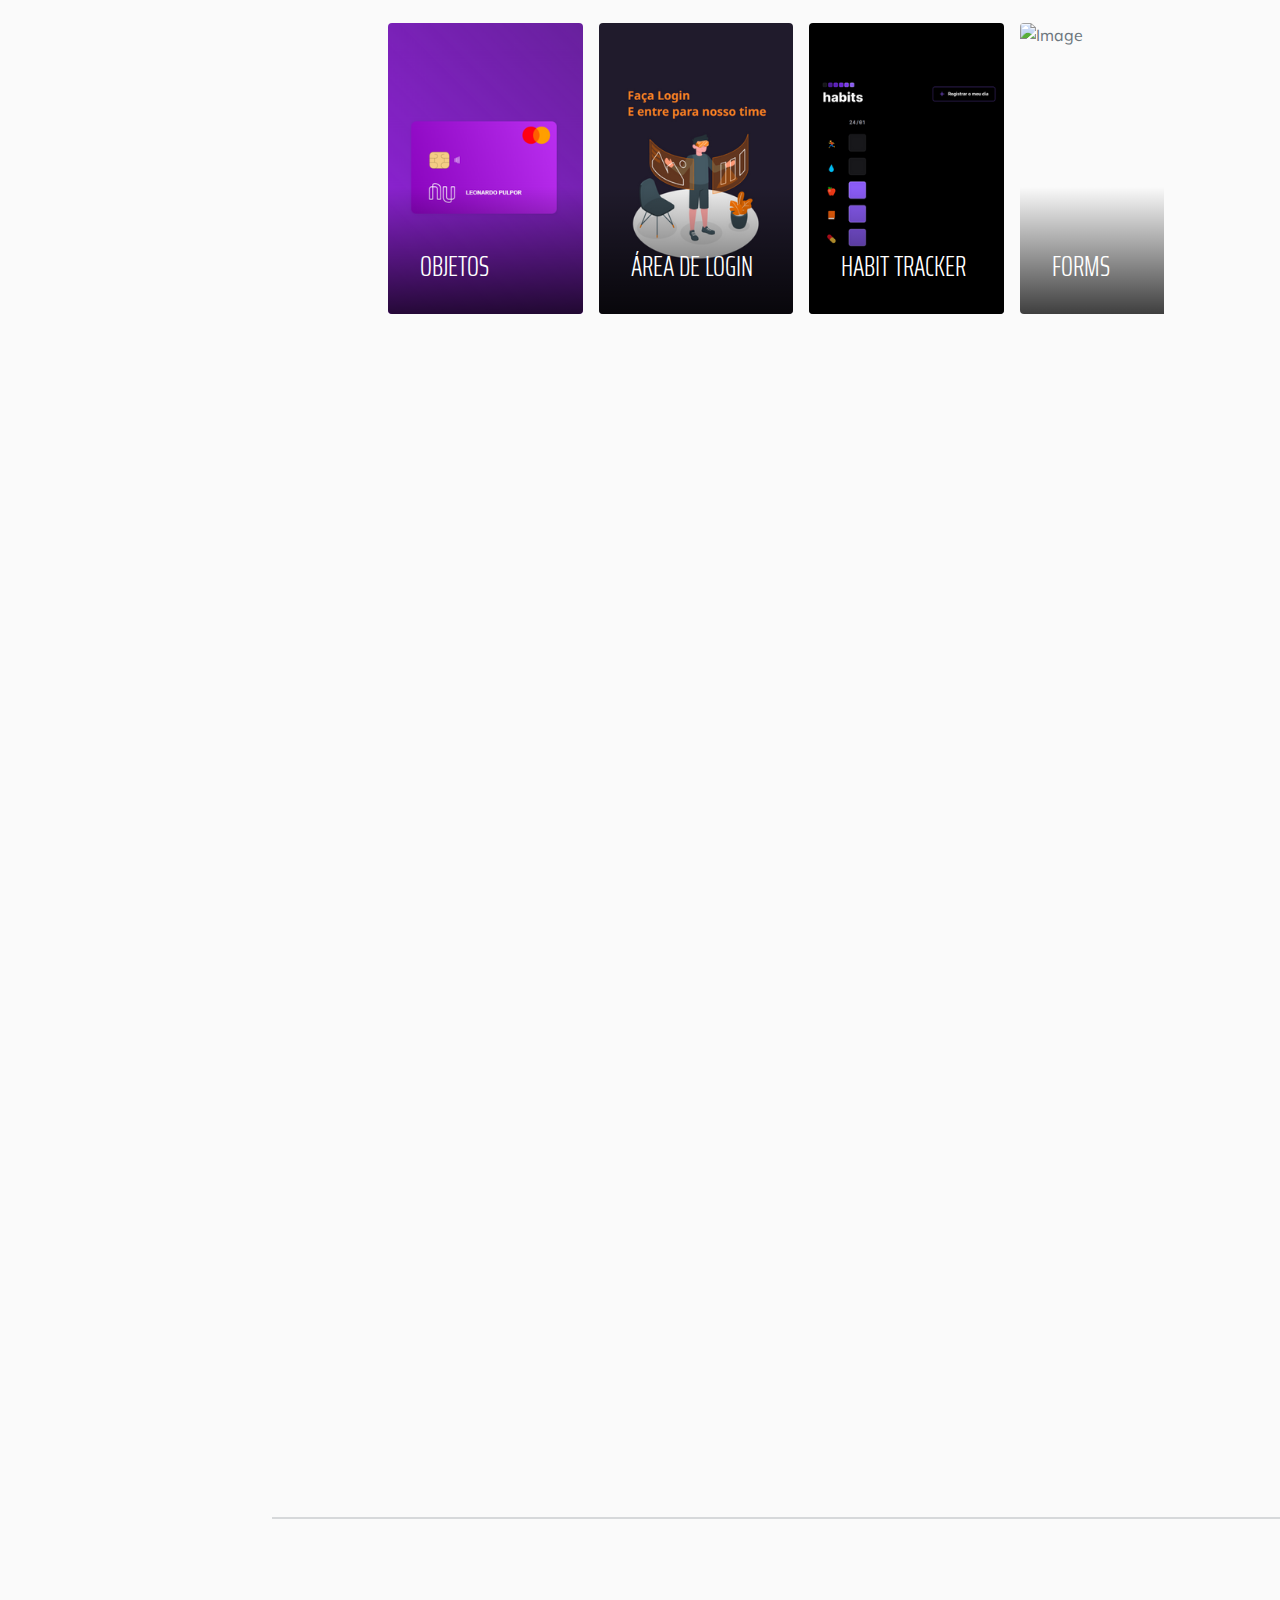
==== commit 391dff05: "modificação img certificado" ====
--- a/index.html
+++ b/index.html
@@ -68,8 +68,8 @@
     
     <br>
     <div class="gtranslate_wrapper"></div>
-<script>window.gtranslateSettings = {"default_language":"pt","detect_browser_language":true,"languages":["pt","en","es","de"],"wrapper_selector":".gtranslate_wrapper","flag_size":48,"flag_style":"3d","alt_flags":{"en":"usa","pt":"brazil","es":"mexico","fr":"quebec"}}</script>
-<script src="https://cdn.gtranslate.net/widgets/v1.0.1/flags.js" defer></script>
+    <script>window.gtranslateSettings = {"default_language":"pt","detect_browser_language":true,"languages":["pt","en","es","de"],"wrapper_selector":".gtranslate_wrapper","flag_size":48,"flag_style":"3d","alt_flags":{"en":"usa","pt":"brazil","es":"mexico","fr":"quebec"}}</script>
+    <script src="https://cdn.gtranslate.net/widgets/v1.0.1/flags.js" defer></script>
 
      
                 </ul>
--- a/css/carrosel.css
+++ b/css/carrosel.css
@@ -105,14 +105,15 @@
   .carrousel .pagination li.active {
     opacity: 1;
   }
+  
   #s1 {
-    background-image: url('/assets/certificados/eng2.png');
+    background-image: url('https://lh3.google.com/u/0/d/1VBN_2wKaDfs3mvsWUOxLossRU9-E3q_i=w1920-h936-iv1');
     background-size: cover;
     background-position: center;
     object-fit: cover;
   }
   #s2 {
-    background-image: url('/assets/certificados/inter1.jpg');
+    background-image: url('https://lh3.google.com/u/0/d/1toPACVDClGlfvXvdR_Bc5mqYTtaL68-t=w1390-h936-iv1');
     background-size: cover;
     background-position: center;
     object-fit: cover;
@@ -221,9 +222,12 @@
 
 
 .gtranslate_wrapper{
+
+
   display: flex;
   justify-content: center;
   align-items: center;
   text-align: center;
 
+
 }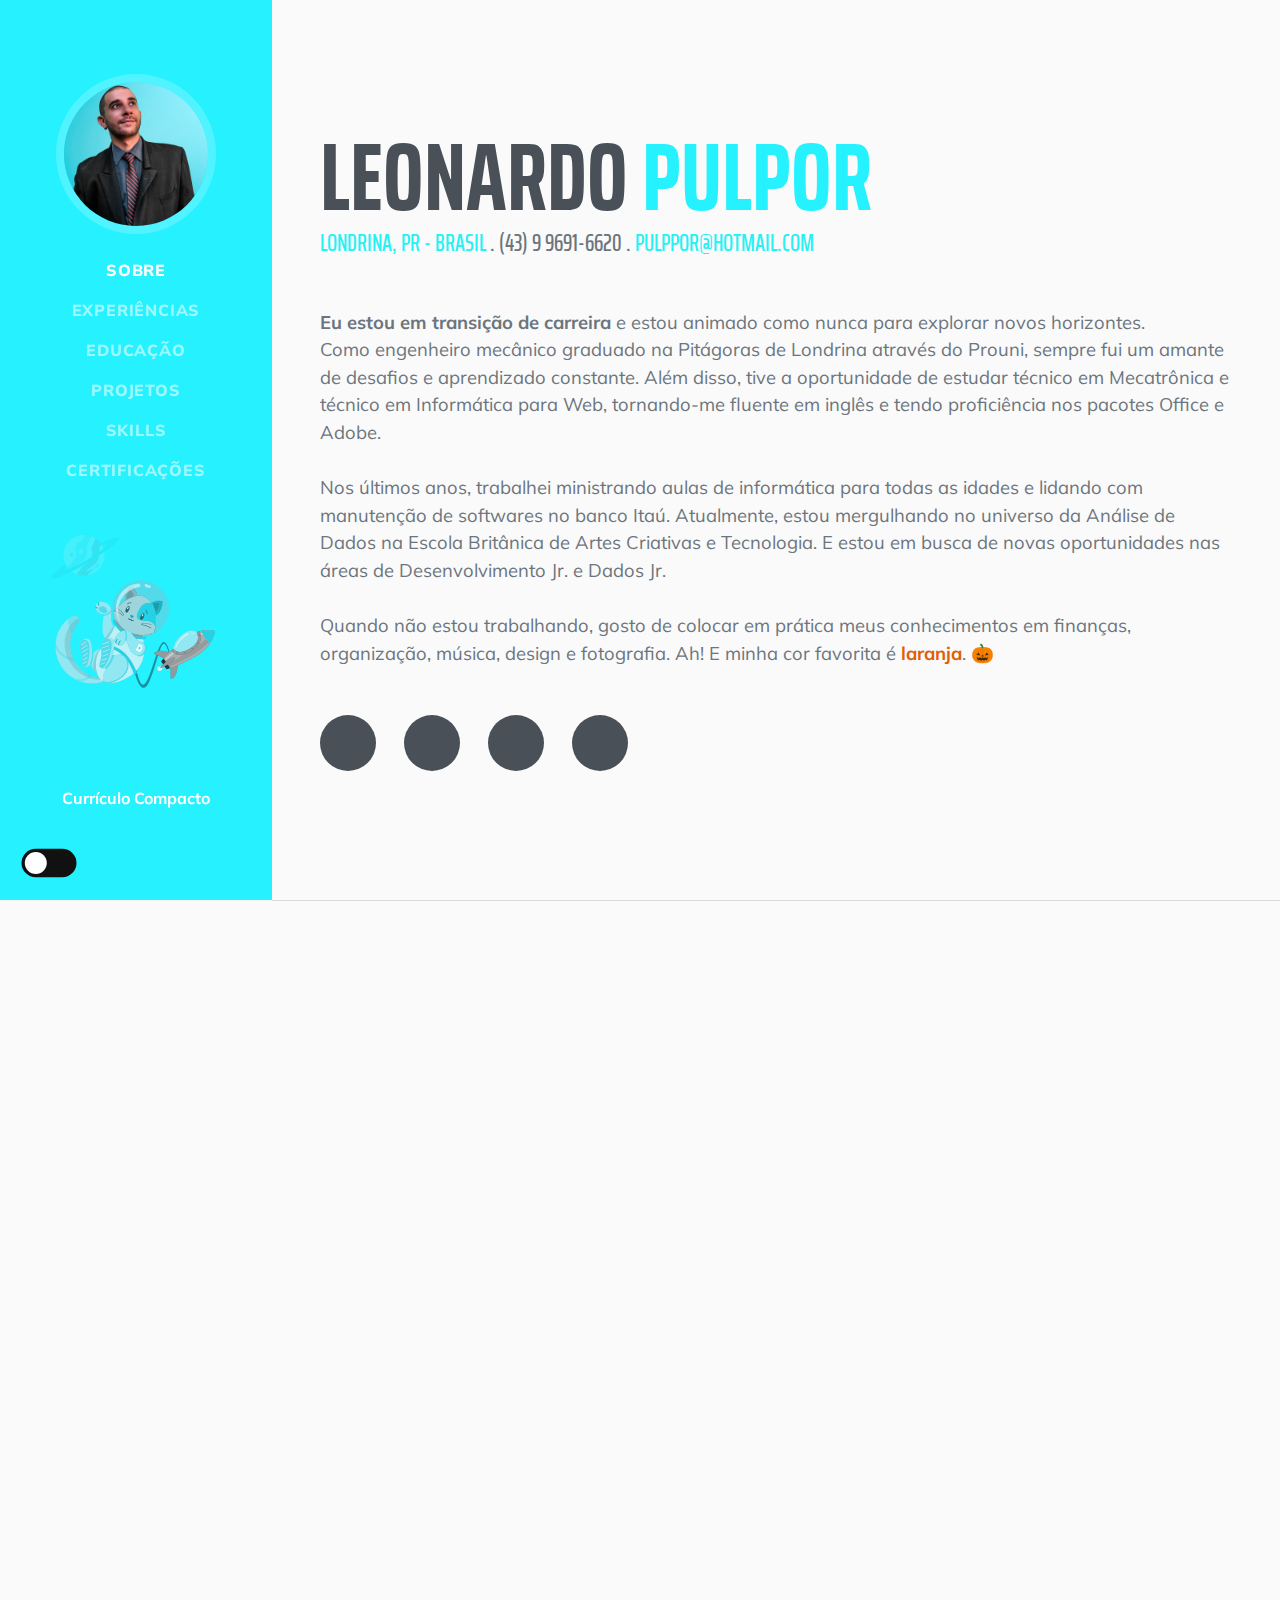
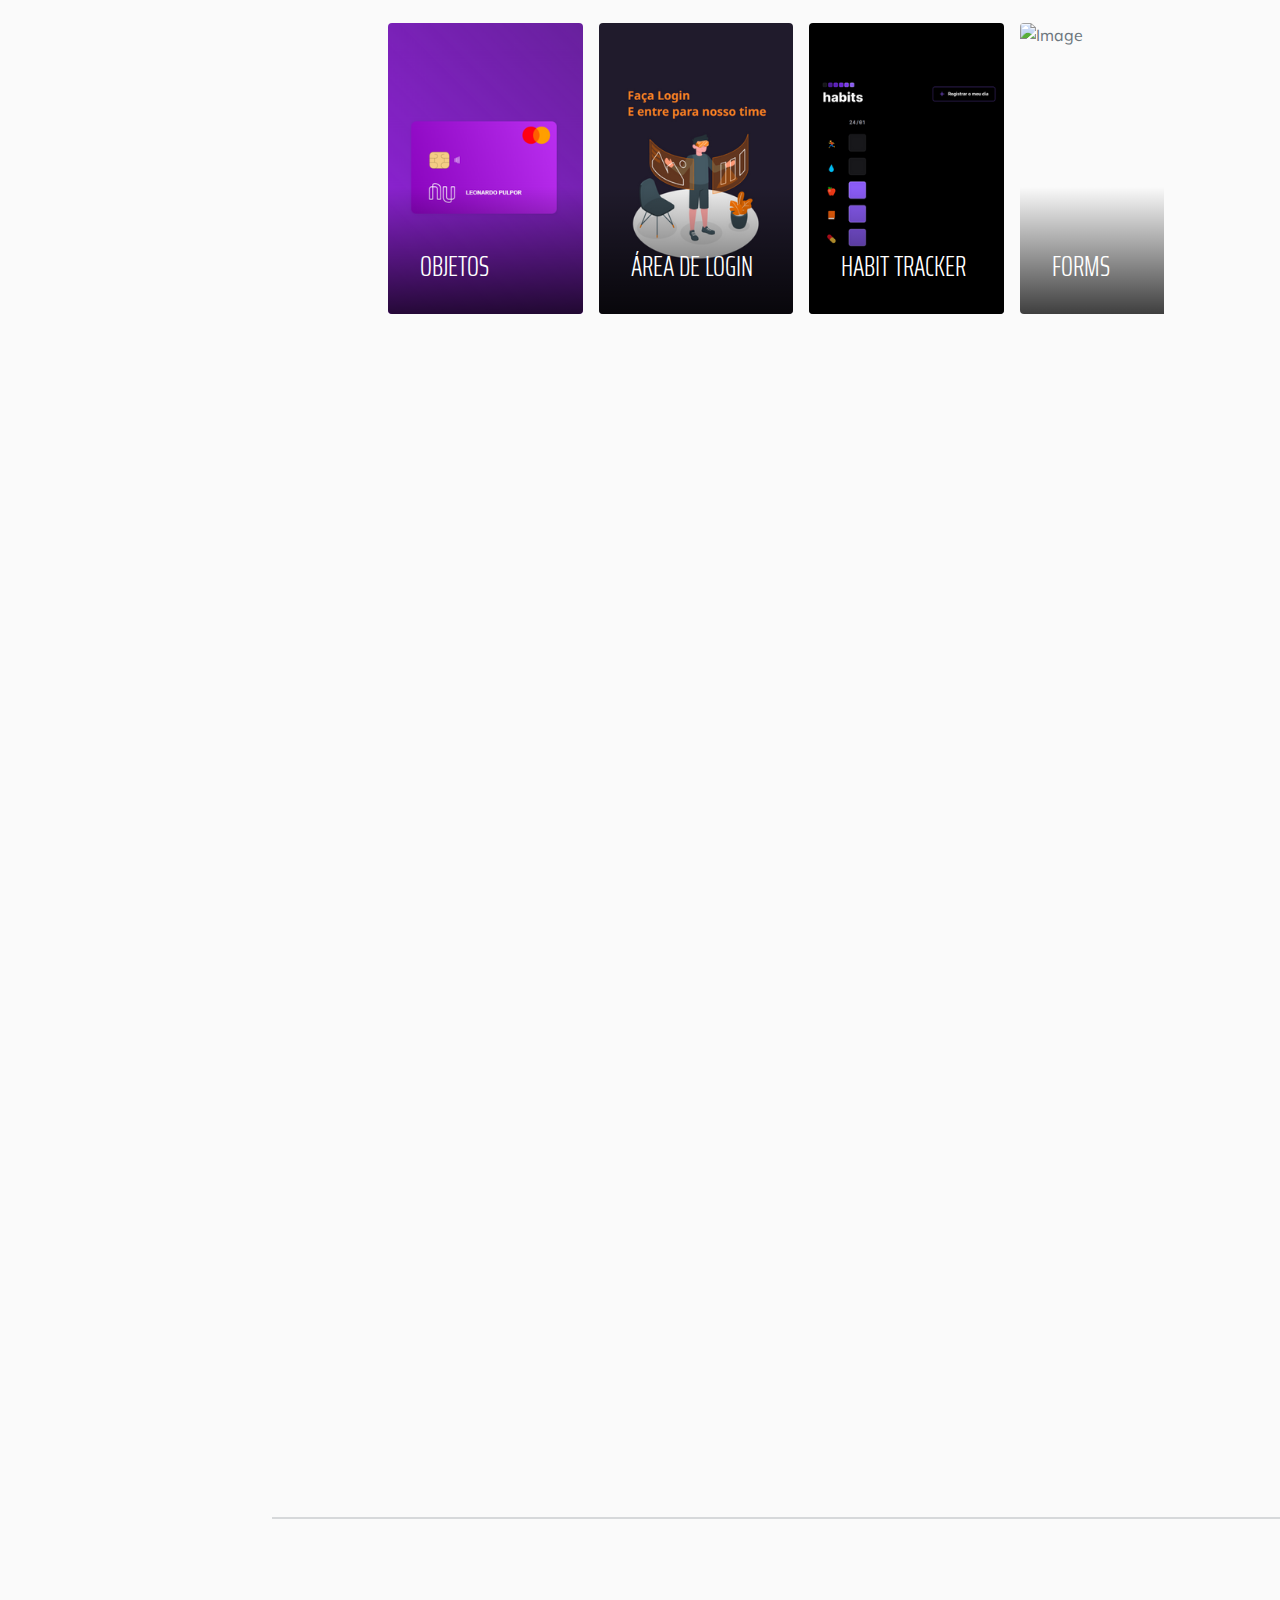
==== commit 5450847e: "alteração do cv compacto" ====
--- a/index.html
+++ b/index.html
@@ -63,7 +63,7 @@
     <img class="cat" src="assets/cat/catClean.svg"><br>
 
     <div class="cv"> 
-        <B><A class="cv" href="https://drive.google.com/file/d/1adKwrUFrabDg-q0z8-huMcEEtb7eSMS7/view?usp=sharing" target="_blank">Currículo Compacto</A></B>
+        <B><A class="cv" href="https://drive.google.com/file/d/1_2Di2eaGHC06awgSY1skh79RUs86r7rz/view?usp=sharing" target="_blank">Currículo Compacto</A></B>
     </div>
     
     <br>
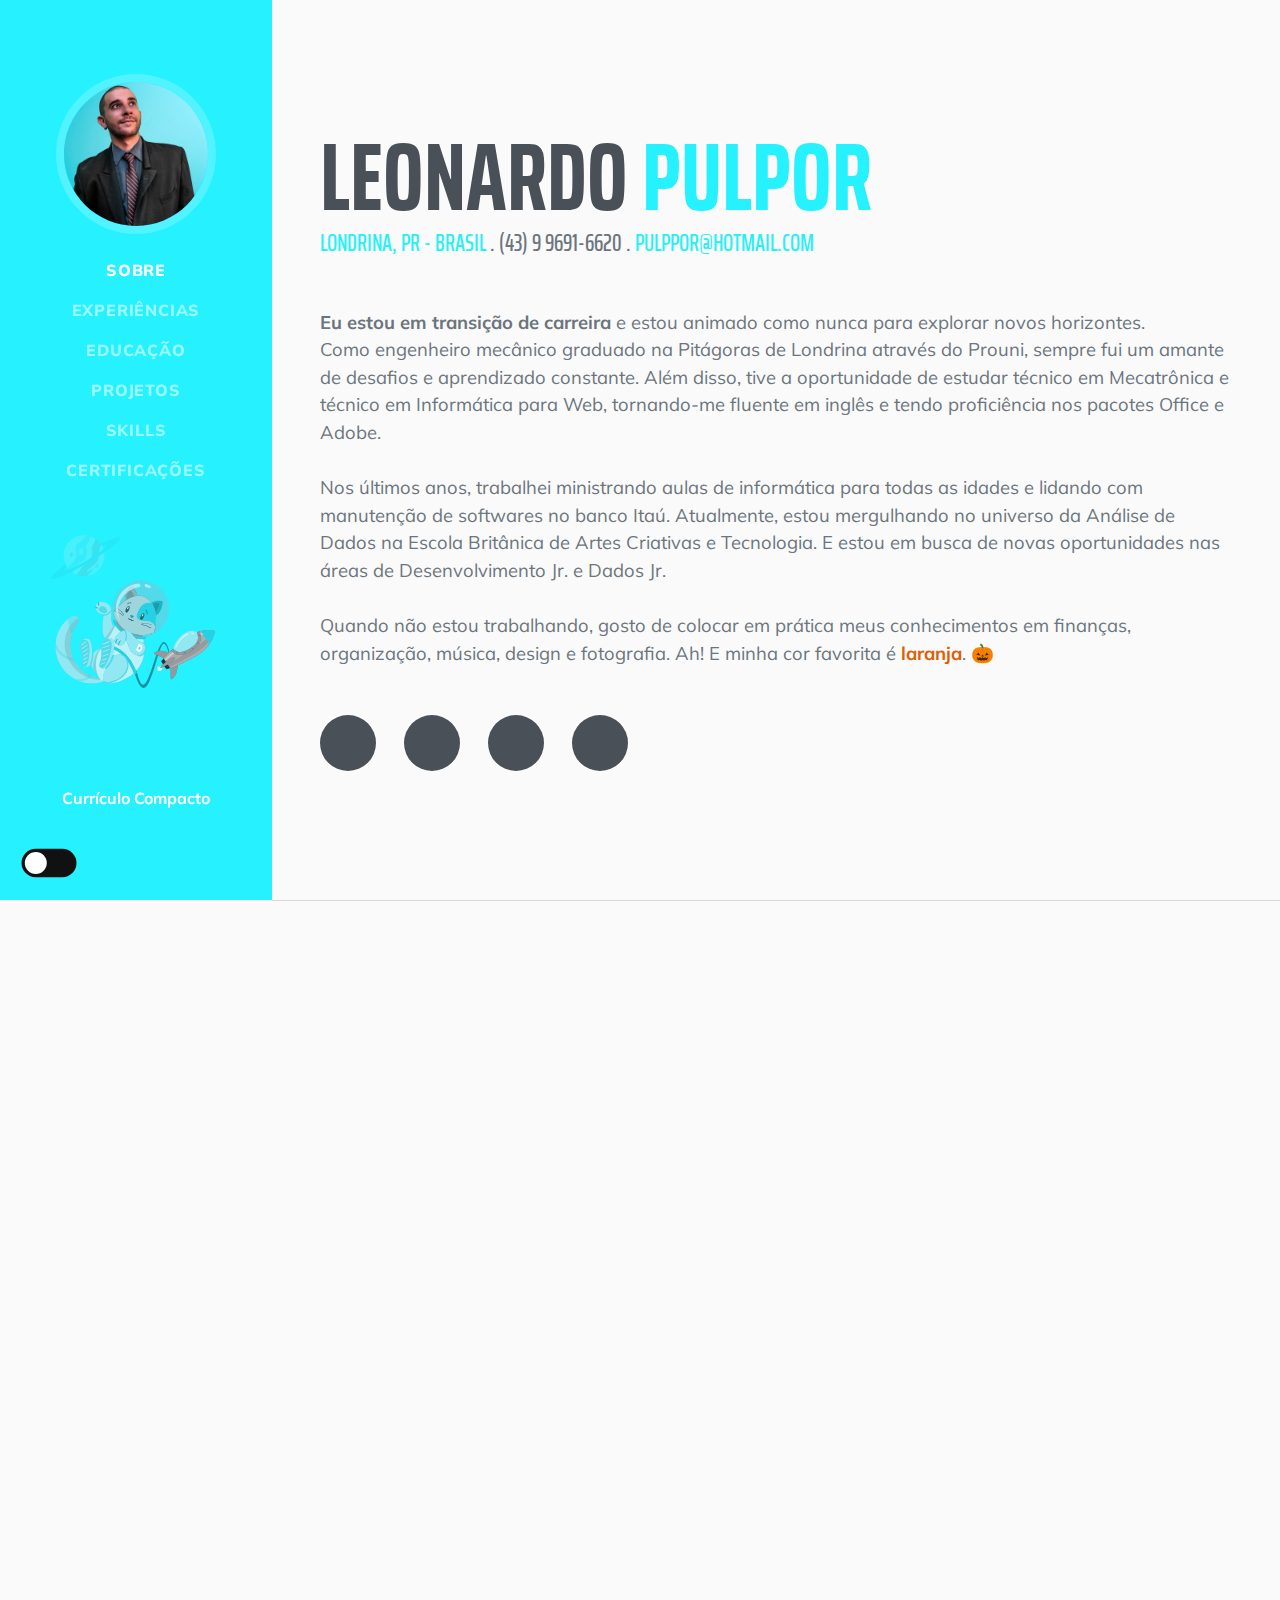
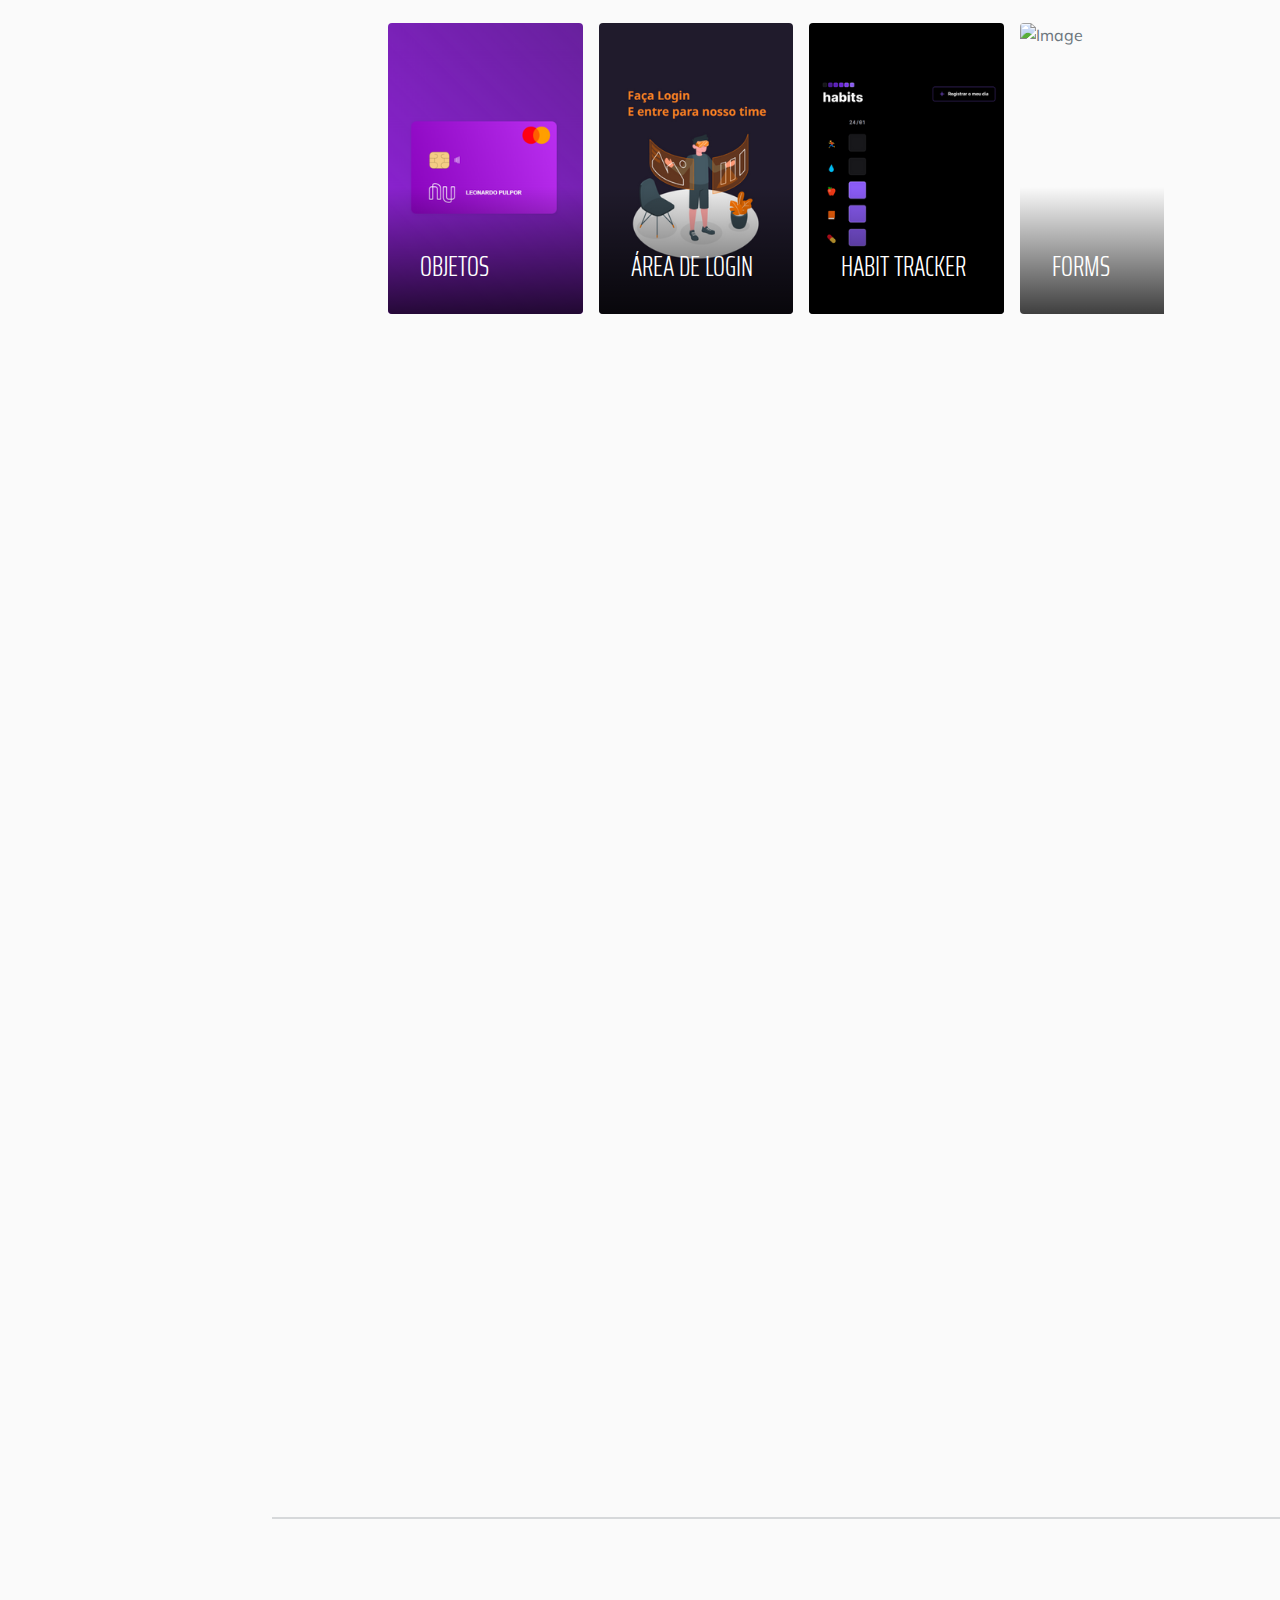
==== commit 2aedd8e7: "alterações de carrosel" ====
--- a/index.html
+++ b/index.html
@@ -243,6 +243,8 @@
                 <div class="resume-section-content">
                     
                     <h2 class="mb-5" data-aos="fade-right">Projetos</h2>      
+
+
 
                     <h1 class="title">Front-end</h1>
 
--- a/css/mystyle.css
+++ b/css/mystyle.css
@@ -280,4 +280,33 @@
     background-position: 0% 90%, 20% 90%, 45% 70%, 60% 110%, 75% 80%, 95% 70%, 110% 10%;
     background-size: 0% 0%, 0% 0%, 0% 0%, 0% 0%, 0% 0%, 0% 0%;
   }
-}/*# sourceMappingURL=mystyle.css.map */+}
+
+
+
+/* cv compacto */
+.cv {
+  color: #fff;
+}
+
+
+
+
+
+
+
+
+
+
+
+
+
+
+
+
+
+
+
+
+
+
--- a/css/carrosel.css
+++ b/css/carrosel.css
@@ -149,18 +149,14 @@
 
 */
 
-.cv {
-  color: #fff;
-  
-}
-
-
-
-
-
-/** ================
- * Responsive cat
- ===================*/
+
+
+
+
+
+/* ================
+  gatinho 'responsivo'
+ =================== */
 
  @media only screen and (min-width: 768px) and (max-width: 959px) {
  	.cat {
@@ -220,14 +216,15 @@
 
 
 
+/* botoes tradutores */
 
 .gtranslate_wrapper{
-
 
   display: flex;
   justify-content: center;
   align-items: center;
   text-align: center;
 
-
-}+}
+
+
